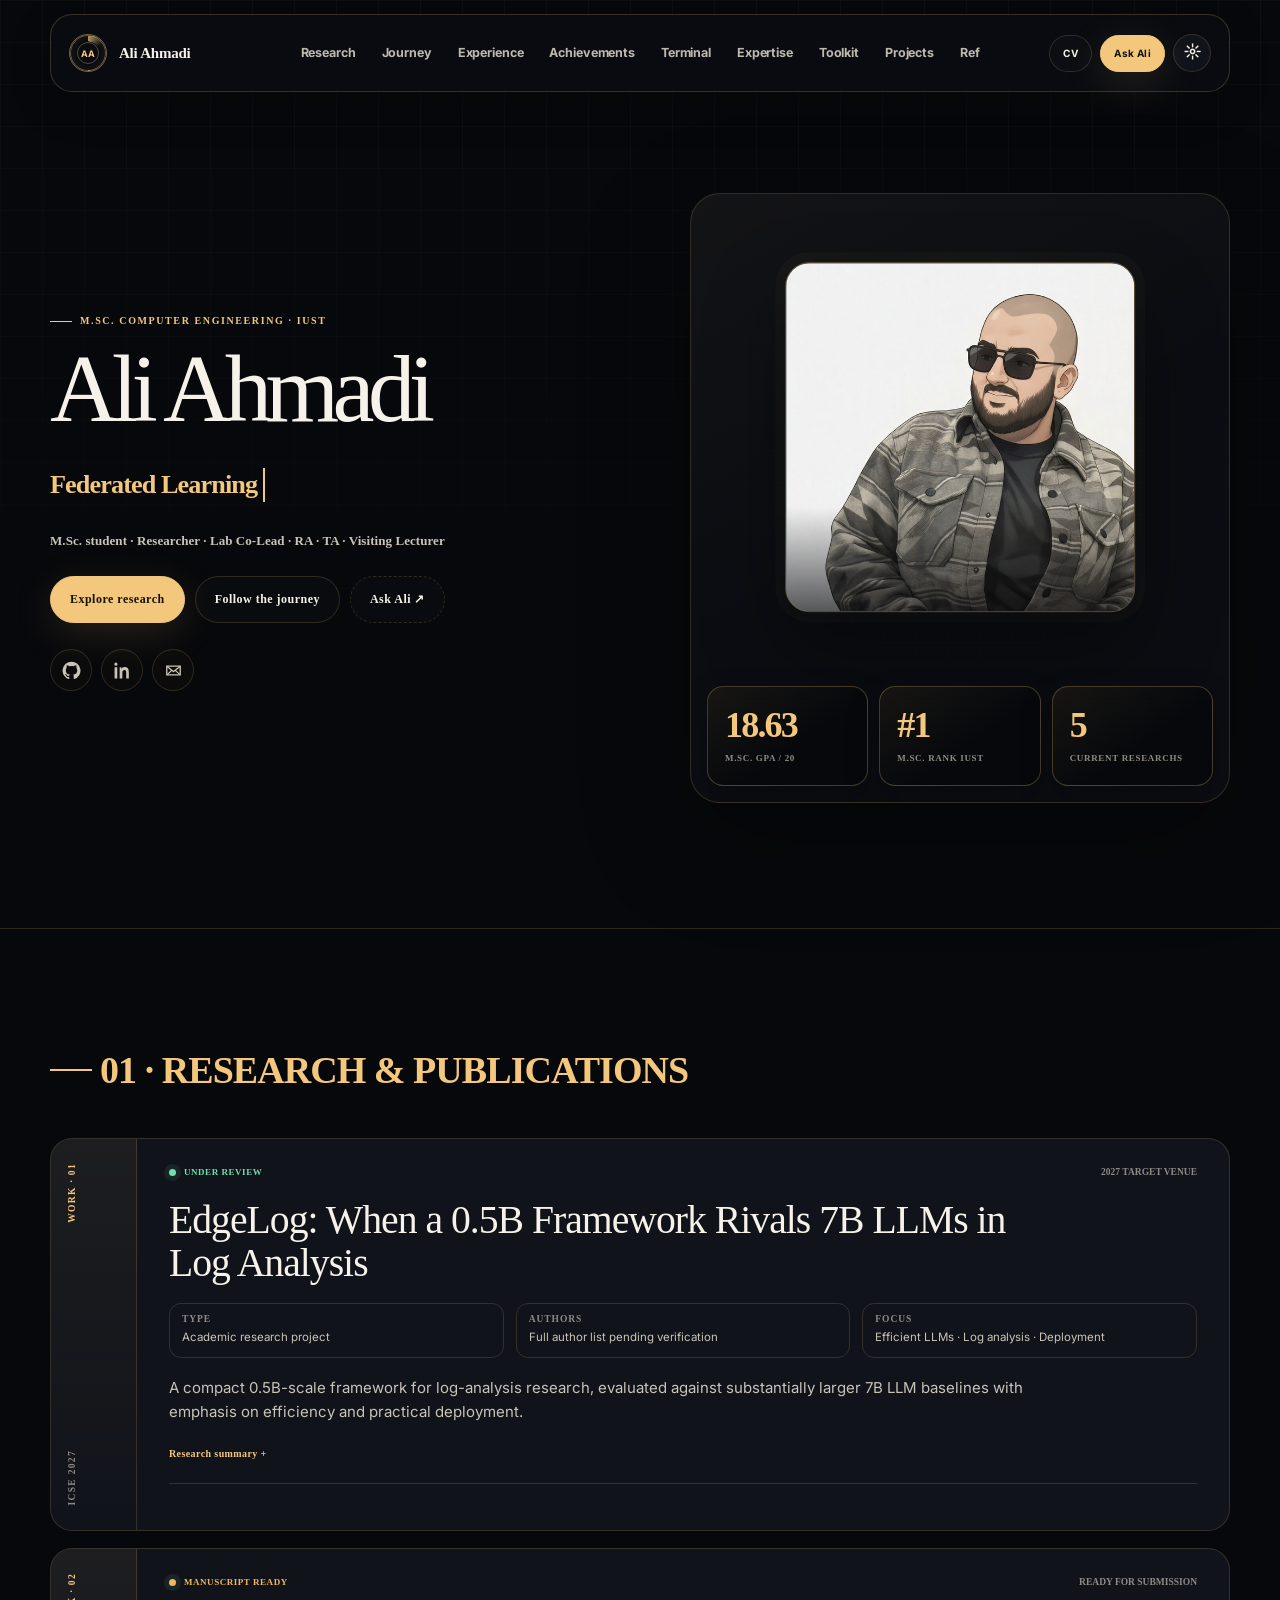
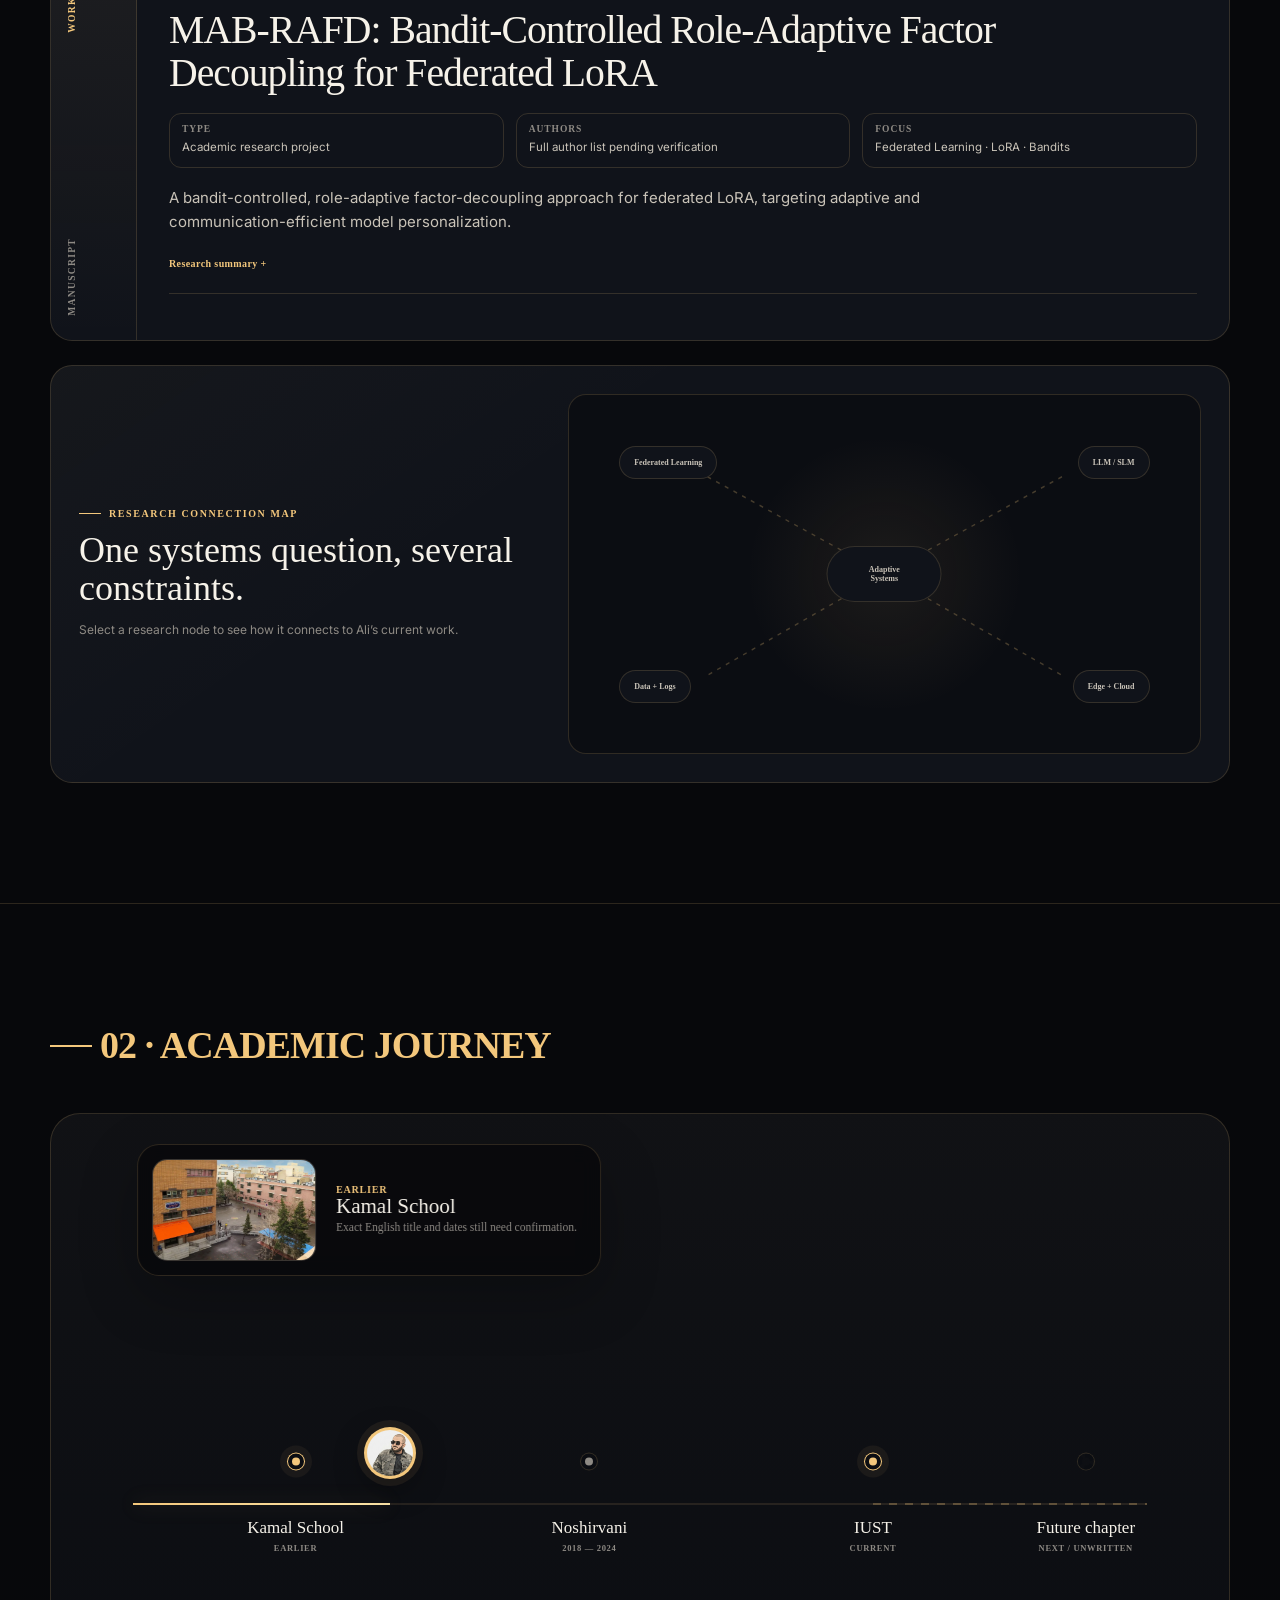
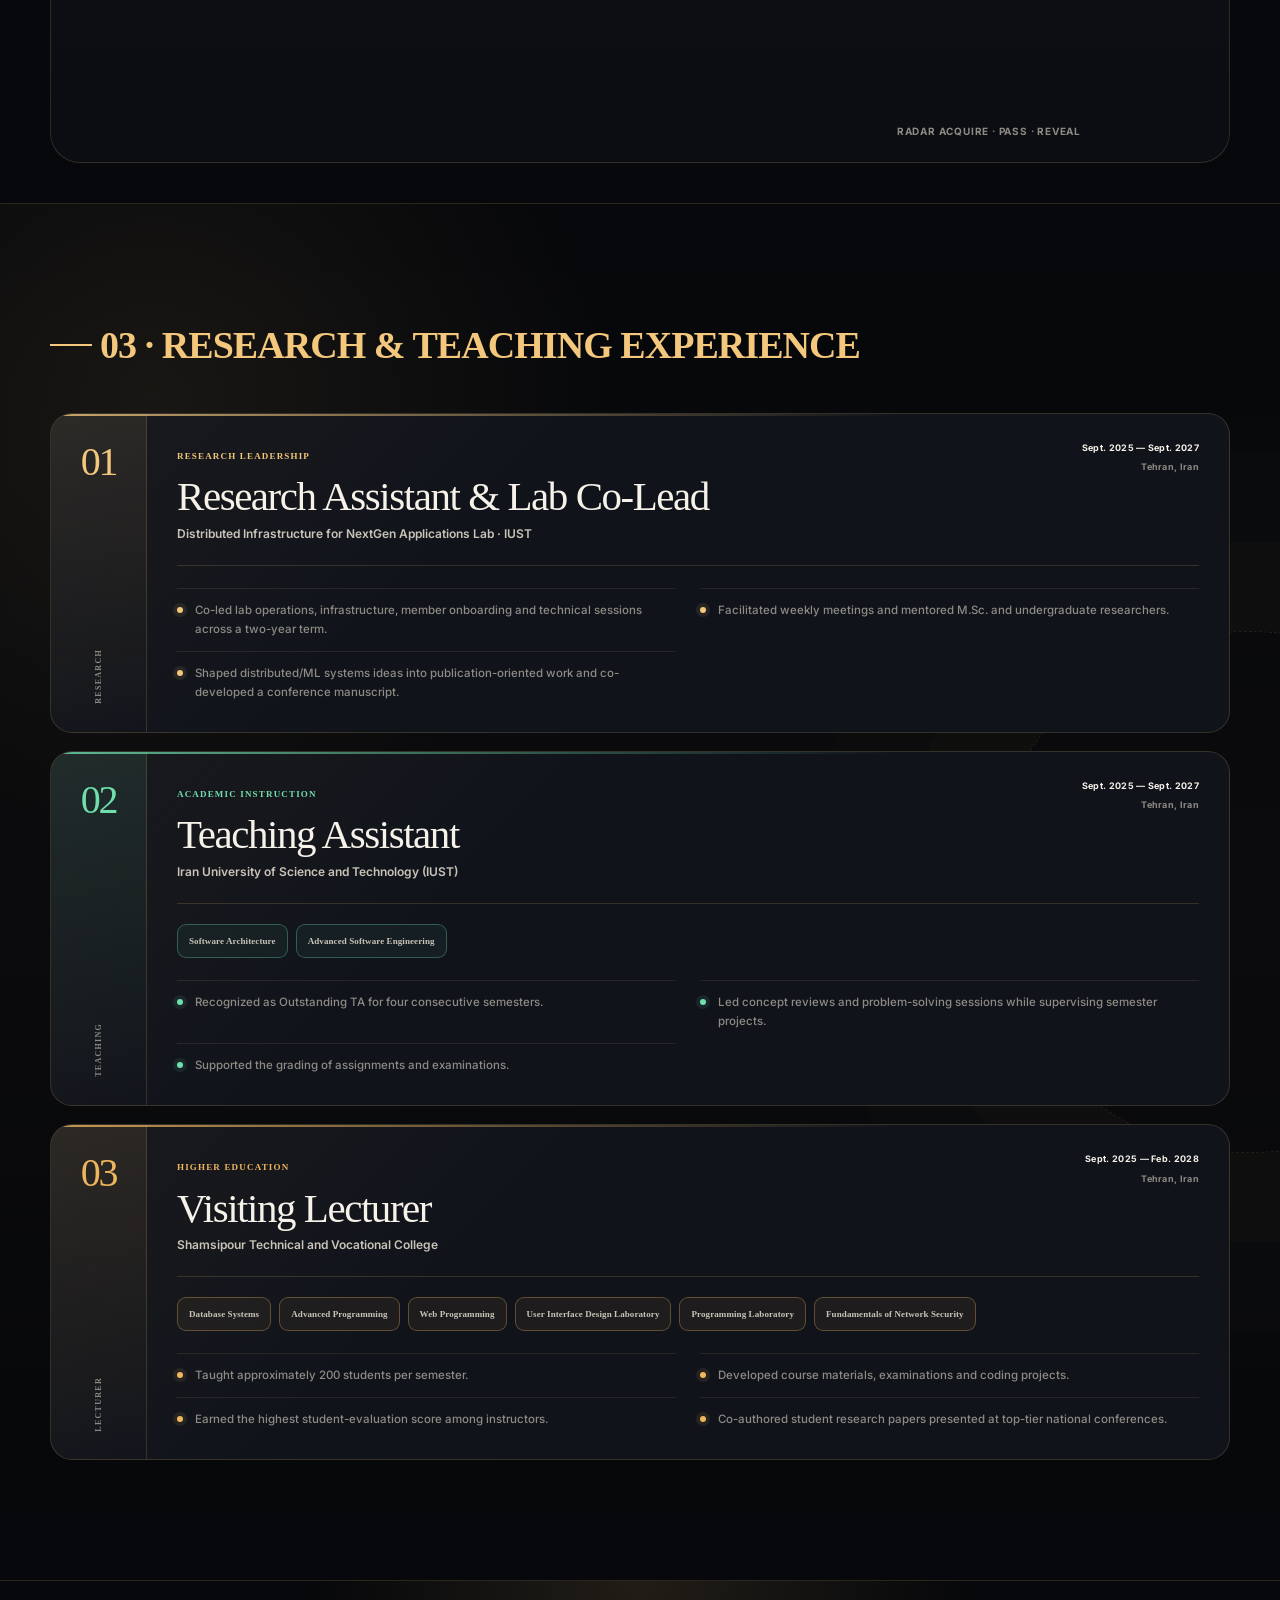
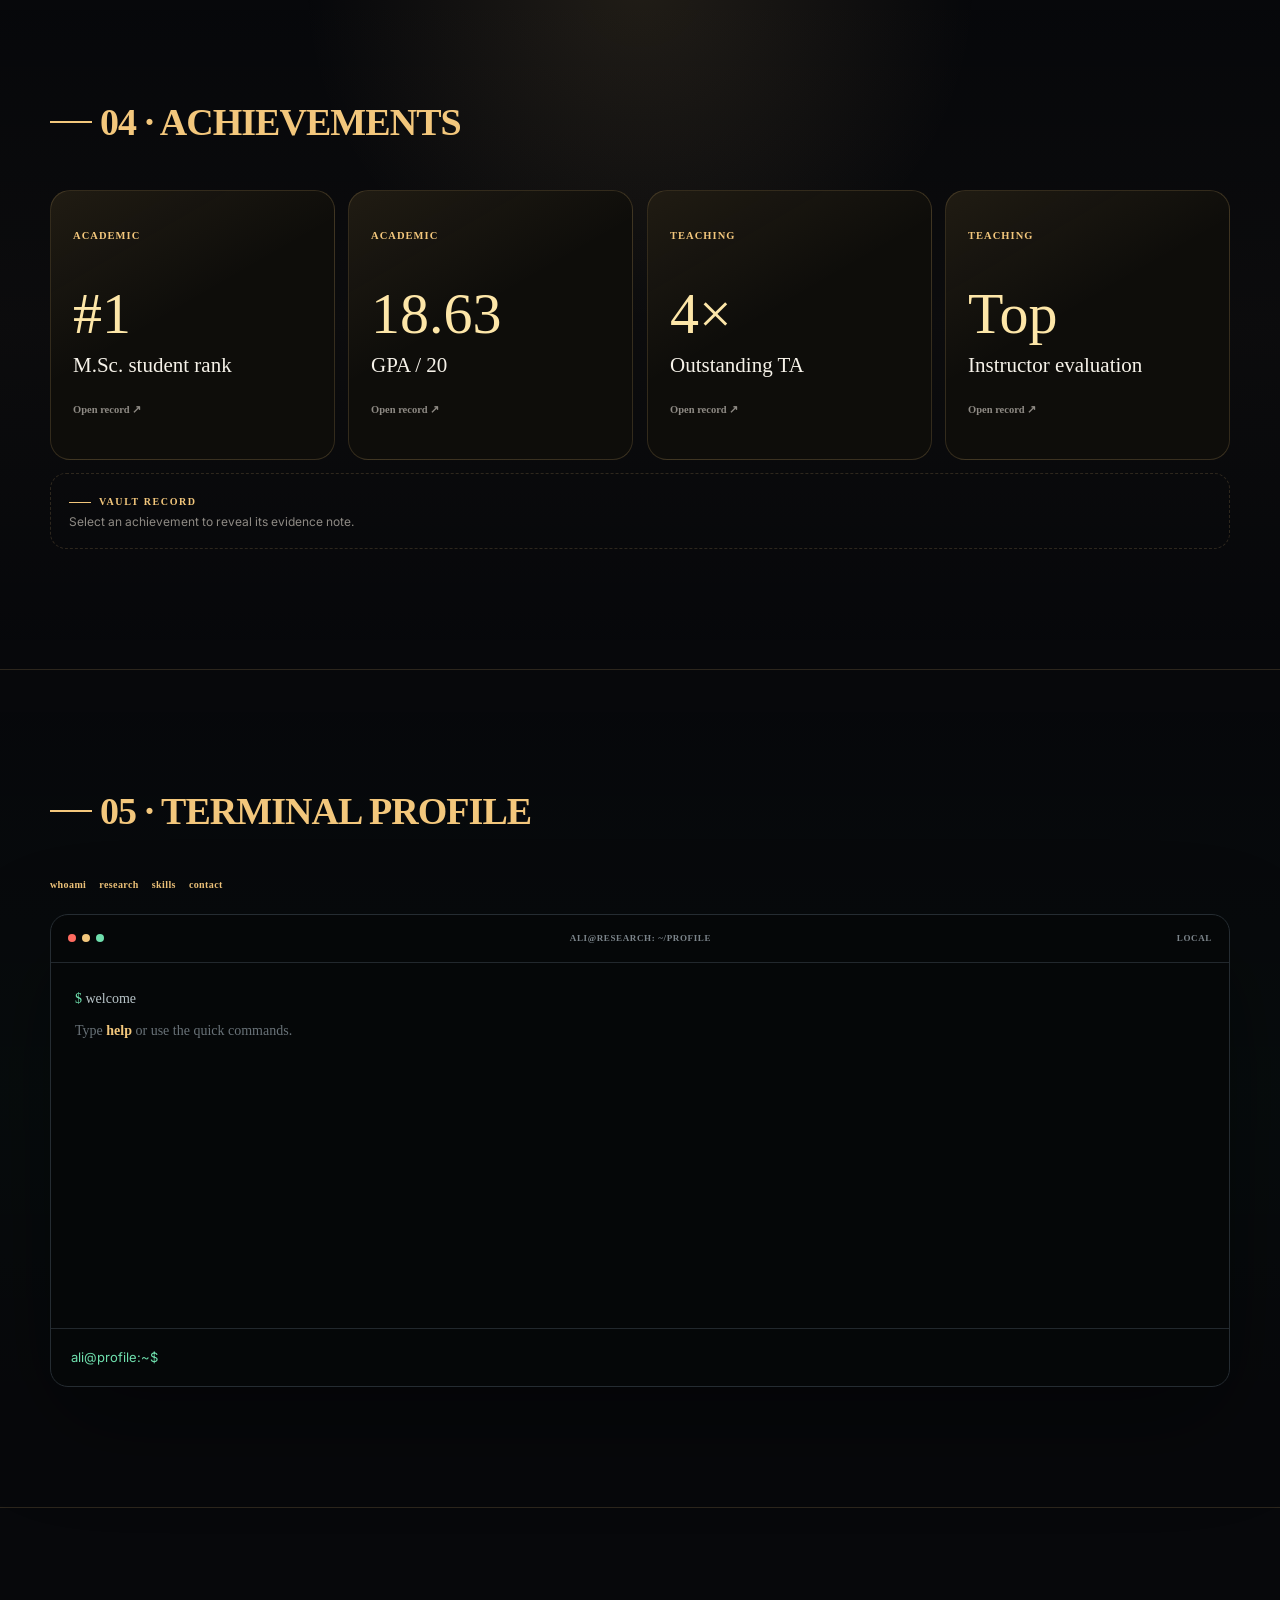
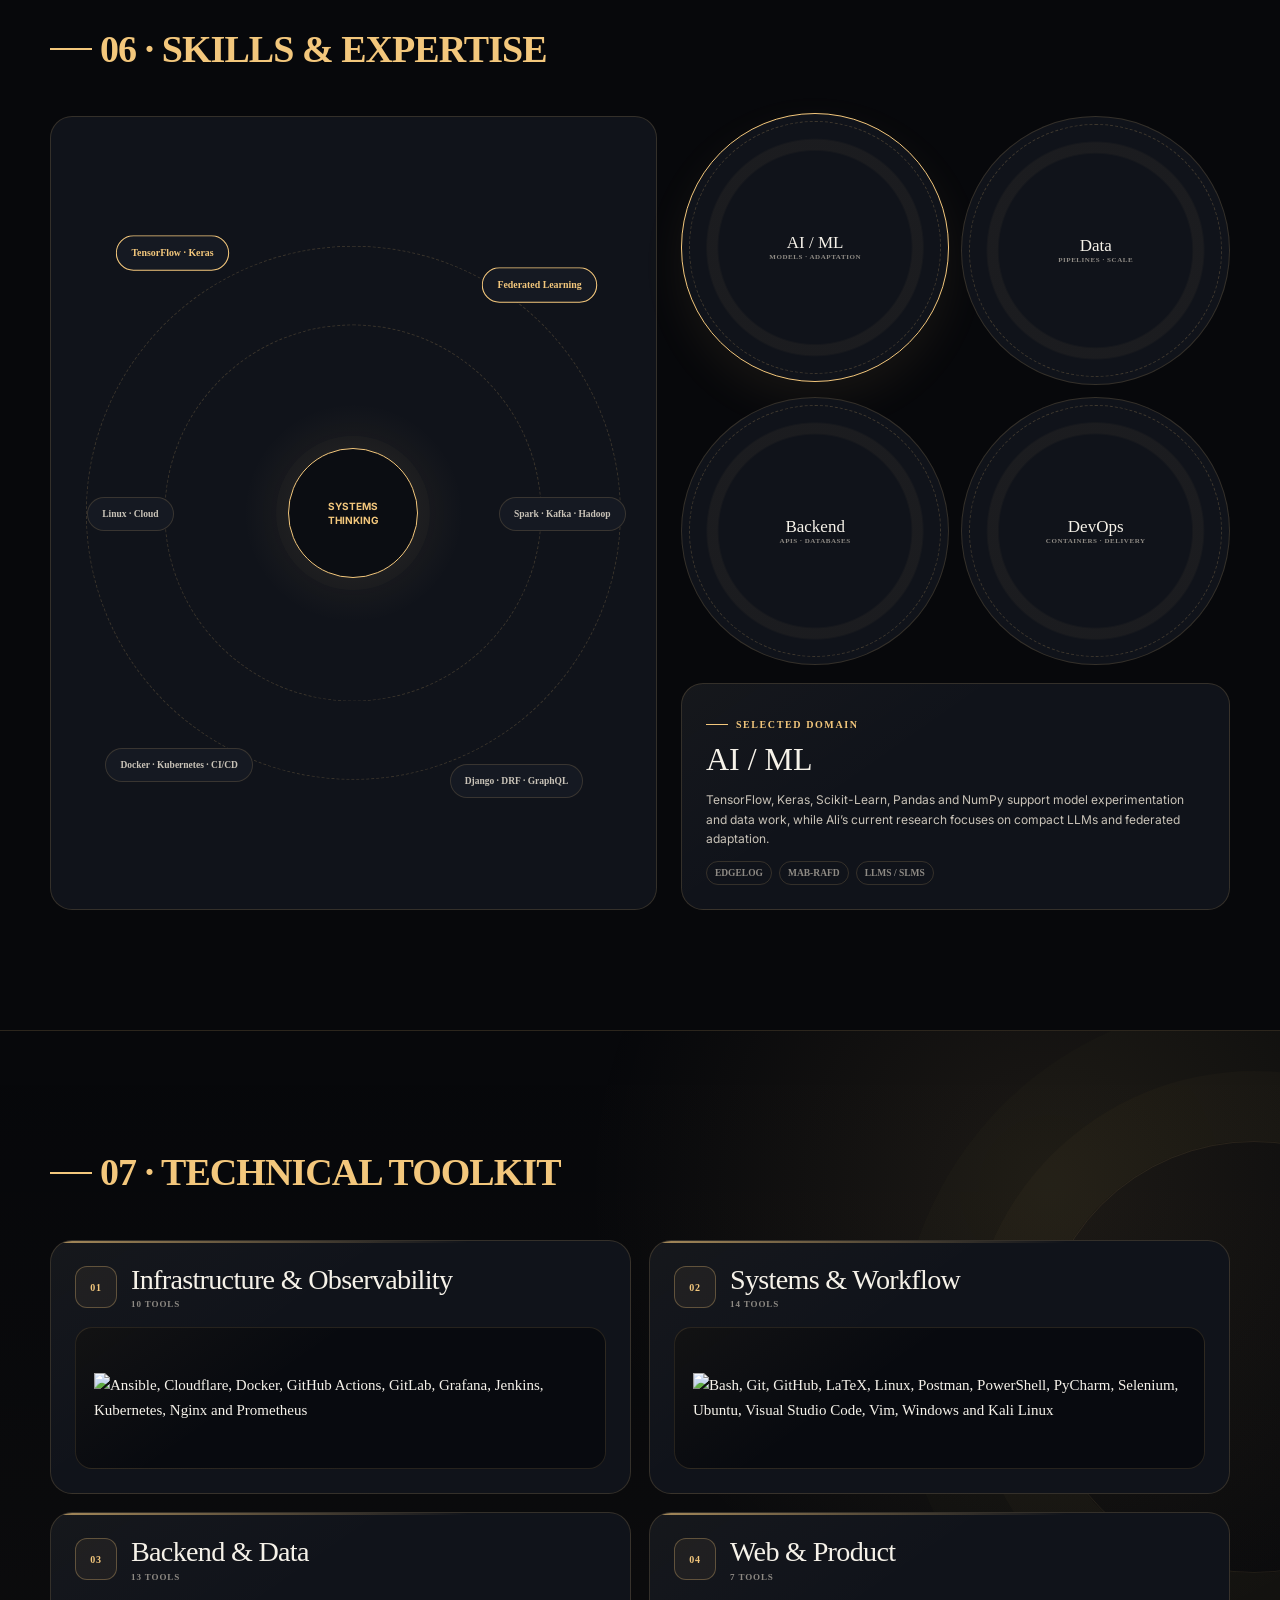
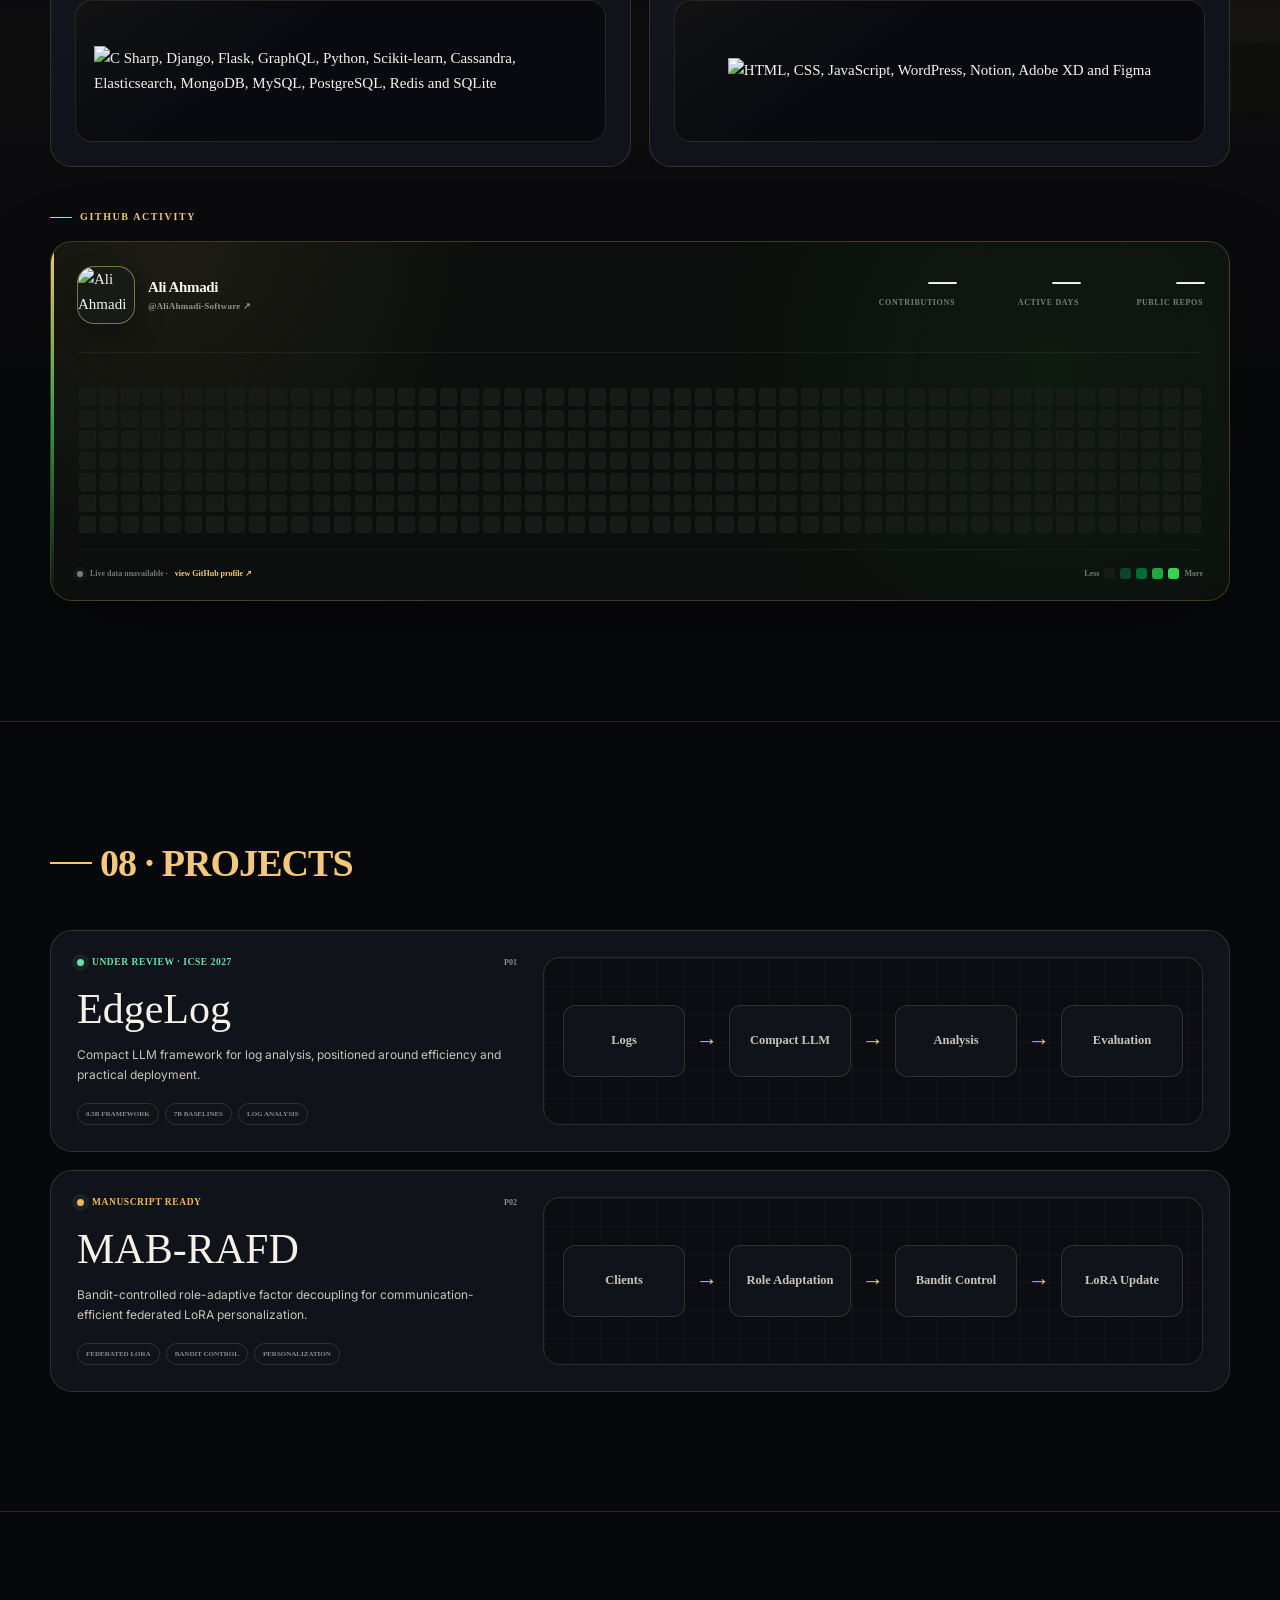
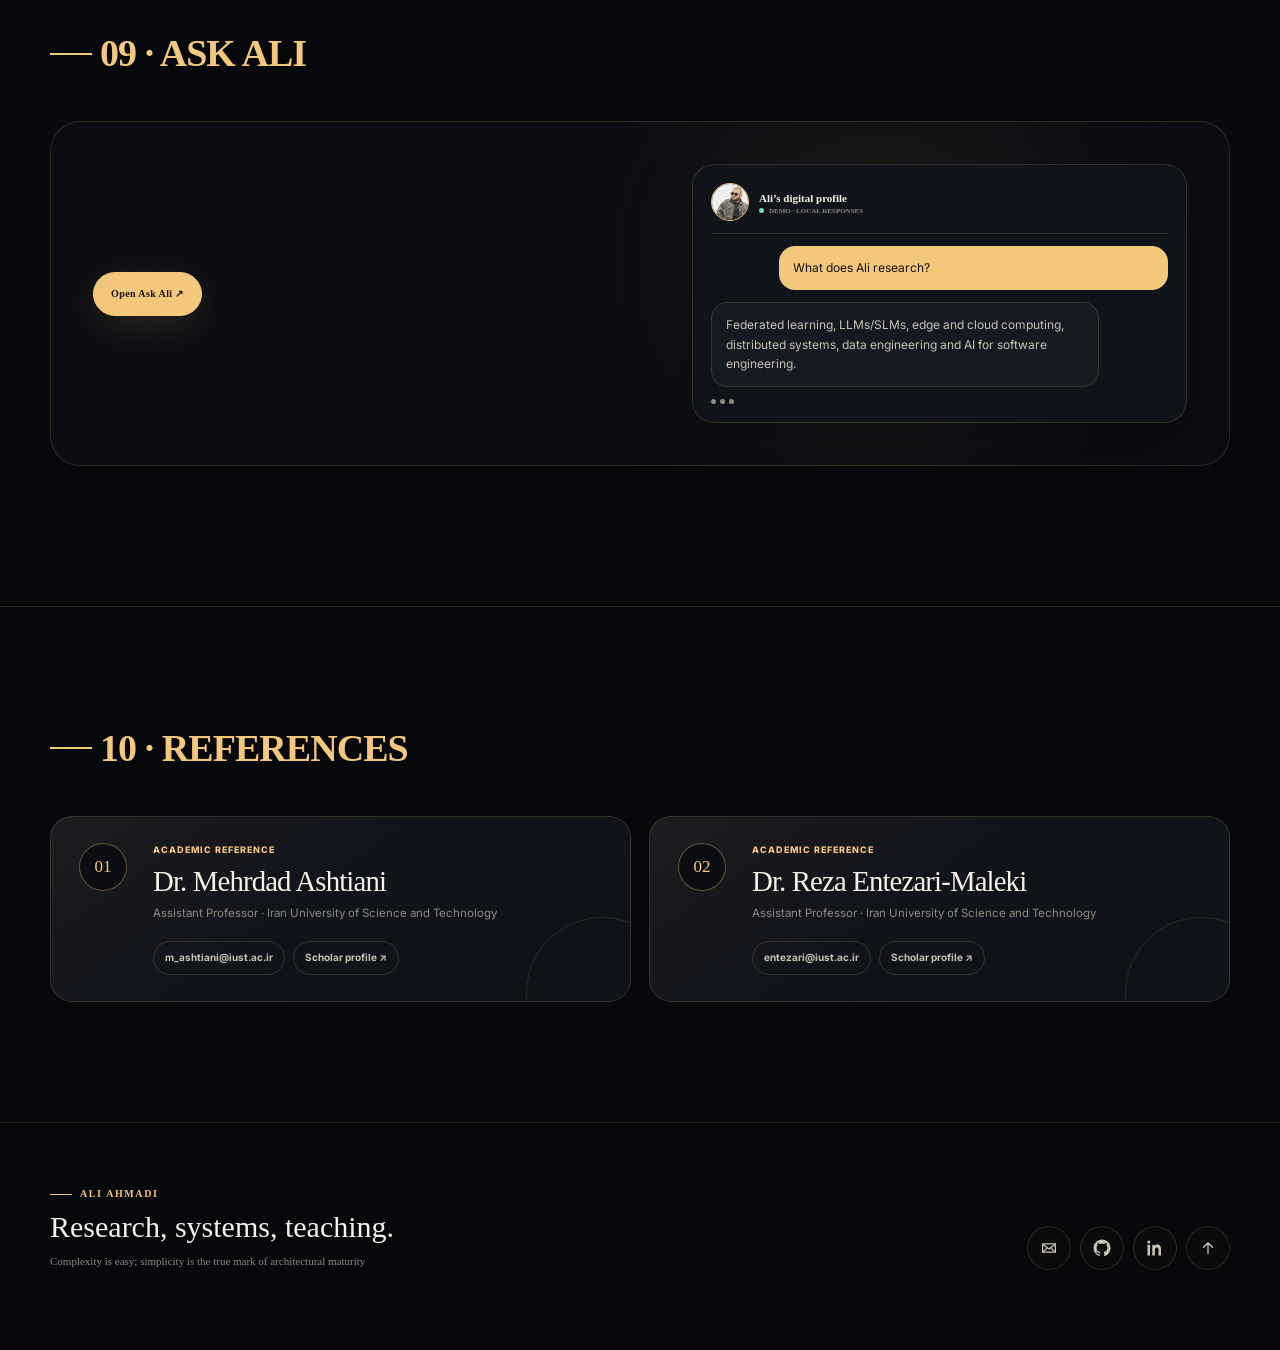
==== index.html @ f898a7cc "Launch academic portfolio" ====
<!DOCTYPE html>

<html lang="en">
<head>
<meta charset="utf-8"/>
<meta content="width=device-width,initial-scale=1" name="viewport"/>
<meta content="Ali Ahmadi — researcher and software engineer working on federated learning, LLMs, edge computing and distributed systems." name="description"/>
<meta content="#07080b" name="theme-color"/>
<title>Ali Ahmadi — Research &amp; Systems</title>
<link href="styles.css" rel="stylesheet"/>
<link id="dynamicFavicon" href="assets/tab/radar-person.svg" rel="icon" type="image/svg+xml"/></head>
<body data-font="editorial" data-theme="dark">
<a class="skip" href="#main">Skip to content</a>
<div class="reading-progress" id="readingProgress"></div>
<div aria-hidden="true" class="cursor-spotlight" id="cursorSpotlight"></div>
<div aria-hidden="true" class="systems-grid"></div>
<div class="header-slot" id="top">
<header class="site-header">
<div class="shell nav-shell">
<a aria-label="Ali Ahmadi home" class="brand sound" href="#top">
<span aria-hidden="true" class="brand-mark radar-logo"><span>AA</span></span>
<span class="brand-copy"><strong>Ali Ahmadi</strong></span>
</a>
<nav aria-label="Primary navigation" class="nav-links"><a href="#research">Research</a><a href="#journey">Journey</a><a href="#experience">Experience</a><a href="#achievements">Achievements</a><a href="#terminal">Terminal</a><a href="#skills">Expertise</a><a href="#toolkit">Toolkit</a><a href="#projects">Projects</a><a href="#references">Ref</a></nav>
<div class="nav-actions">
<a class="button compact sound magnetic" download="" href="assets/Ali_Ahmadi_CV.pdf">CV</a>
<a class="button compact primary sound magnetic" href="ask.html">Ask Ali</a>
<button aria-label="Switch to light theme" class="icon-button sound theme-toggle" id="themeToggle" title="Switch to light theme" type="button"><span aria-hidden="true">☼</span></button>
<button aria-controls="mobileNav" aria-expanded="false" aria-label="Open section navigation" class="icon-button sound mobile-nav-btn" id="mobileNavBtn">☰</button>
</div>
</div>
<nav aria-hidden="true" aria-label="Mobile section navigation" class="mobile-nav" id="mobileNav"><a href="#research">01 Research</a><a href="#journey">02 Journey</a><a href="#experience">03 Experience</a><a href="#achievements">04 Achievements</a><a href="#terminal">05 Terminal</a><a href="#skills">06 Expertise</a><a href="#toolkit">07 Toolkit</a><a href="#projects">08 Projects</a><a href="ask.html">09 Ask Ali ↗</a><a href="#references">10 Ref</a></nav>
</header>
</div>
<main id="main">
<section aria-labelledby="heroTitle" class="hero shell">
<div class="hero-copy reveal">
<span class="eyebrow">M.Sc. Computer Engineering · IUST</span>
<h1 id="heroTitle" aria-label="Ali Ahmadi — research specialties">
<span class="hero-name" data-text="Ali Ahmadi" id="heroName">Ali Ahmadi</span>
<span class="hero-specialty"><span aria-live="polite" class="typewriter-text" id="specialtyText">Federated Learning</span></span>
</h1>
<p class="lede">M.Sc. student · Researcher · Lab Co-Lead · RA · TA · Visiting Lecturer</p>
<div class="hero-actions">
<a class="button primary sound magnetic" href="#research">Explore research</a>
<a class="button sound magnetic" href="#journey">Follow the journey</a>
<a class="button ghost sound magnetic" href="ask.html">Ask Ali ↗</a>
</div>
<div aria-label="Social links" class="identity-links"><a aria-label="GitHub" class="social-icon sound" href="https://github.com/AliAhmadi-Software" rel="noreferrer" target="_blank" title="GitHub"><svg aria-hidden="true" viewbox="0 0 24 24"><path d="M12 .8A11.3 11.3 0 0 0 8.43 22.82c.56.1.77-.24.77-.54v-2.1c-3.14.68-3.8-1.34-3.8-1.34-.52-1.3-1.26-1.65-1.26-1.65-1.03-.7.08-.69.08-.69 1.14.08 1.74 1.17 1.74 1.17 1.01 1.73 2.65 1.23 3.3.94.1-.73.4-1.23.72-1.51-2.5-.29-5.14-1.25-5.14-5.57 0-1.23.44-2.24 1.17-3.03-.12-.29-.51-1.44.11-3 0 0 .95-.3 3.11 1.16A10.8 10.8 0 0 1 12 6.28c.96 0 1.93.13 2.83.38 2.16-1.46 3.11-1.16 3.11-1.16.62 1.56.23 2.71.11 3 .73.79 1.17 1.8 1.17 3.03 0 4.33-2.64 5.28-5.16 5.56.41.35.77 1.04.77 2.1v3.1c0 .3.2.65.78.54A11.3 11.3 0 0 0 12 .8Z" fill="currentColor"></path></svg><span>GitHub</span></a><a aria-label="LinkedIn" class="social-icon sound" href="https://www.linkedin.com/in/ali-ahmadi-79ah/" rel="noreferrer" target="_blank" title="LinkedIn"><svg aria-hidden="true" viewbox="0 0 24 24"><path d="M5.4 7.8H2V22h3.4V7.8ZM3.7 2A2 2 0 1 0 3.7 6a2 2 0 0 0 0-4Zm4.7 5.8V22h3.4v-7c0-1.84.35-3.63 2.64-3.63 2.25 0 2.28 2.1 2.28 3.75V22H20v-7.76c0-3.82-.82-6.76-5.29-6.76-2.14 0-3.58 1.18-4.17 2.3h-.05V7.8H8.4Z" fill="currentColor"></path></svg><span>LinkedIn</span></a><a aria-label="Gmail" class="social-icon sound" href="mailto:aliahmadi79sh@gmail.com" title="Gmail"><svg aria-hidden="true" viewbox="0 0 24 24"><path d="M3.5 6.5h17v11h-17z" fill="none" stroke="currentColor" stroke-width="1.7"></path><path d="m4.2 7.2 7.8 6 7.8-6" fill="none" stroke="currentColor" stroke-linecap="round" stroke-linejoin="round" stroke-width="1.7"></path><path d="m4.3 17 5.2-5m10.2 5-5.2-5" fill="none" stroke="currentColor" stroke-linecap="round" stroke-width="1.4"></path></svg><span>Gmail</span></a></div>
</div>
<div aria-label="Ali Ahmadi portrait and academic highlights" class="hero-visual tilt reveal">
<div class="portrait-frame">
<img alt="Portrait provided by Ali Ahmadi" src="assets/ali-main.jpg"/>
<div class="portrait-shade"></div>
</div>
<div class="hero-stats">
<div><strong>18.63</strong><span>M.Sc. GPA / 20</span></div>
<div><strong>#1</strong><span>M.Sc. rank IUST</span></div>
<div><strong>5</strong><span>Current researchs</span></div>
</div>
</div>
</section>







<section class="section" id="research">
<div class="shell">
<div class="section-heading reveal"><span class="eyebrow section-title">01 · Research &amp; publications</span></div>
<div class="paper-grid">
<article class="paper-card tilt reveal" data-paper="edgelog" id="edgelog">
<div class="paper-spine"><span>WORK · 01</span><b>ICSE 2027</b></div>
<div class="paper-content">
<div class="paper-top"><span class="research-status"><i></i>Under Review</span><span class="paper-year">2027 target venue</span></div>
<h3>EdgeLog: When a 0.5B Framework Rivals 7B LLMs in Log Analysis</h3>
<dl class="paper-meta"><div><dt>Type</dt><dd>Academic research project</dd></div><div><dt>Authors</dt><dd>Full author list pending verification</dd></div><div><dt>Focus</dt><dd>Efficient LLMs · Log analysis · Deployment</dd></div></dl>
<p class="paper-summary">A compact 0.5B-scale framework for log-analysis research, evaluated against substantially larger 7B LLM baselines with emphasis on efficiency and practical deployment.</p>
<button aria-expanded="false" class="text-button sound paper-toggle">Research summary <span>+</span></button>
<div class="paper-expand"><p>The supplied CV describes EdgeLog as an efficiency-oriented framework for log analysis. A final publication page should replace this summary with a verified manuscript abstract, authors, venue link and paper/code links once available.</p></div>
</div>
</article>
<article class="paper-card tilt reveal" data-paper="mab" id="mab-rafd">
<div class="paper-spine"><span>WORK · 02</span><b>MANUSCRIPT</b></div>
<div class="paper-content">
<div class="paper-top"><span class="research-status amber"><i></i>Manuscript Ready</span><span class="paper-year">Ready for submission</span></div>
<h3>MAB-RAFD: Bandit-Controlled Role-Adaptive Factor Decoupling for Federated LoRA</h3>
<dl class="paper-meta"><div><dt>Type</dt><dd>Academic research project</dd></div><div><dt>Authors</dt><dd>Full author list pending verification</dd></div><div><dt>Focus</dt><dd>Federated Learning · LoRA · Bandits</dd></div></dl>
<p class="paper-summary">A bandit-controlled, role-adaptive factor-decoupling approach for federated LoRA, targeting adaptive and communication-efficient model personalization.</p>
<button aria-expanded="false" class="text-button sound paper-toggle">Research summary <span>+</span></button>
<div class="paper-expand"><p>The current evidence supports the research direction and manuscript status, but not a publication claim. Final content should use the verified manuscript abstract and destination venue when Ali supplies them.</p></div>
</div>
</article>
</div>
<div class="research-map card reveal" id="researchMap">
<div class="map-intro"><span class="eyebrow">Research connection map</span><h3>One systems question, several constraints.</h3><p id="mapDescription">Select a research node to see how it connects to Ali’s current work.</p></div>
<div aria-label="Interactive research map" class="map-canvas">
<button class="map-node center sound" data-map="adaptive">Adaptive<br/>Systems</button>
<button class="map-node n-fl sound" data-map="fl">Federated Learning</button>
<button class="map-node n-llm sound" data-map="llm">LLM / SLM</button>
<button class="map-node n-edge sound" data-map="edge">Edge + Cloud</button>
<button class="map-node n-data sound" data-map="data">Data + Logs</button>
<svg aria-hidden="true" class="map-lines" preserveaspectratio="none" viewbox="0 0 800 360"><path d="M400 180 L175 82 M400 180 L625 82 M400 180 L625 282 M400 180 L175 282"></path></svg>
</div>
</div>
</div>
</section><section class="section journey-section" id="journey">
<div class="shell">
<div class="section-heading reveal"><span class="eyebrow section-title">02 · Academic journey</span></div>
<div class="journey-stage" id="journeyStage">
<div class="journey-sticky">
<div aria-live="polite" class="journey-preview" id="journeyPreview">
<div class="preview-image"><img alt="" id="journeyPreviewImg" src="assets/kamal-school.webp"/></div>
<div><span class="preview-kicker" id="journeyPreviewKicker">Earlier</span><strong id="journeyPreviewTitle">Kamal School</strong><small id="journeyPreviewNote">Tiny milestone preview</small></div>
</div>
<div class="journey-line"><div class="journey-complete" id="journeyComplete"></div><div class="journey-future"></div></div>
<div aria-hidden="true" class="journey-radar" id="journeyRadar"><i class="journey-radar-sweep"></i></div>
<div class="journey-person" id="journeyPerson"><img alt="Ali Ahmadi avatar" src="assets/ali-avatar.jpg"/></div>
<div class="journey-points">
<button class="journey-point sound" data-img="assets/kamal-school.webp" data-kicker="Earlier" data-note="Exact English title and dates still need confirmation." data-stop="0.16" data-title="Kamal School"><span></span><b>Kamal School</b><small>Earlier</small></button>
<button class="journey-point sound" data-img="assets/noshirvani-campus.png" data-kicker="2018 — 2024" data-note="B.Sc. in Computer Engineering." data-stop="0.45" data-title="Babol Noshirvani University"><span></span><b>Noshirvani</b><small>2018 — 2024</small></button>
<button class="journey-point current sound" data-img="assets/iust-university.webp" data-kicker="2024 — Present" data-note="M.Sc. Computer Engineering · Software. Current station." data-stop="0.73" data-title="IUST"><span></span><b>IUST</b><small>Current</small></button>
<div class="journey-point future"><span></span><b>Future chapter</b><small>Next / unwritten</small></div>
</div>
<div class="journey-hint">Radar acquire · pass · reveal</div><button class="journey-replay sound" id="journeyReplay">Replay journey ↻</button>
</div>
</div>
</div>
</section><section class="section experience-section" id="experience">
<div class="shell">
<div class="section-heading reveal"><span class="eyebrow section-title">03 · Research &amp; teaching experience</span></div>
<div class="experience-stack">
<article class="experience-card card reveal">
<div class="experience-rail"><strong>01</strong><span>Research</span></div>
<div class="experience-body">
<div class="experience-top">
<div><span class="experience-kicker">Research leadership</span><h3>Research Assistant &amp; Lab Co-Lead</h3><p class="experience-org">Distributed Infrastructure for NextGen Applications Lab · IUST</p></div>
<div class="experience-meta"><span><time datetime="2025-09">Sept. 2025</time> — <time datetime="2027-09">Sept. 2027</time></span><span>Tehran, Iran</span></div>
</div>
<ul class="experience-points"><li>Co-led lab operations, infrastructure, member onboarding and technical sessions across a two-year term.</li><li>Facilitated weekly meetings and mentored M.Sc. and undergraduate researchers.</li><li>Shaped distributed/ML systems ideas into publication-oriented work and co-developed a conference manuscript.</li></ul>
</div>
</article>
<article class="experience-card card reveal">
<div class="experience-rail"><strong>02</strong><span>Teaching</span></div>
<div class="experience-body">
<div class="experience-top">
<div><span class="experience-kicker">Academic instruction</span><h3>Teaching Assistant</h3><p class="experience-org">Iran University of Science and Technology (IUST)</p></div>
<div class="experience-meta"><span><time datetime="2025-09">Sept. 2025</time> — <time datetime="2027-09">Sept. 2027</time></span><span>Tehran, Iran</span></div>
</div>
<div aria-label="Teaching assistant courses" class="experience-courses"><span>Software Architecture</span><span>Advanced Software Engineering</span></div>
<ul class="experience-points"><li>Recognized as Outstanding TA for four consecutive semesters.</li><li>Led concept reviews and problem-solving sessions while supervising semester projects.</li><li>Supported the grading of assignments and examinations.</li></ul>
</div>
</article>
<article class="experience-card card reveal">
<div class="experience-rail"><strong>03</strong><span>Lecturer</span></div>
<div class="experience-body">
<div class="experience-top">
<div><span class="experience-kicker">Higher education</span><h3>Visiting Lecturer</h3><p class="experience-org">Shamsipour Technical and Vocational College</p></div>
<div class="experience-meta"><span><time datetime="2025-09">Sept. 2025</time> — <time datetime="2028-02">Feb. 2028</time></span><span>Tehran, Iran</span></div>
</div>
<div aria-label="Courses taught as visiting lecturer" class="experience-courses"><span>Database Systems</span><span>Advanced Programming</span><span>Web Programming</span><span>User Interface Design Laboratory</span><span>Programming Laboratory</span><span>Fundamentals of Network Security</span></div>
<ul class="experience-points"><li>Taught approximately 200 students per semester.</li><li>Developed course materials, examinations and coding projects.</li><li>Earned the highest student-evaluation score among instructors.</li><li>Co-authored student research papers presented at top-tier national conferences.</li></ul>
</div>
</article>
</div>
</div>
</section><section class="section gold-section" id="achievements">
<div class="shell">
<div class="section-heading reveal"><span class="eyebrow section-title">04 · Achievements</span></div>
<div class="achievement-vault">
<button class="achievement-card tilt reveal sound" data-detail="Ranked #1 among M.Sc. students in Computer Engineering at IUST, as stated in the supplied CV."><span class="metal-border"></span><small>Academic</small><strong>#1</strong><h3>M.Sc. student rank</h3><p>Open record ↗</p></button>
<button class="achievement-card tilt reveal sound" data-detail="Current M.Sc. GPA reported in the supplied CV: 18.63 out of 20."><span class="metal-border"></span><small>Academic</small><strong>18.63</strong><h3>GPA / 20</h3><p>Open record ↗</p></button>
<button class="achievement-card tilt reveal sound" data-detail="The supplied CV states recognition as Outstanding Teaching Assistant for four consecutive semesters. This remains a verification item before final content freeze."><span class="metal-border"></span><small>Teaching</small><strong>4×</strong><h3>Outstanding TA</h3><p>Open record ↗</p></button>
<button class="achievement-card tilt reveal sound" data-detail="The supplied CV reports the highest student-evaluation score among instructors at Shamsipour Technical and Vocational College."><span class="metal-border"></span><small>Teaching</small><strong>Top</strong><h3>Instructor evaluation</h3><p>Open record ↗</p></button>
</div>
<div class="vault-record" id="vaultRecord"><span class="eyebrow">Vault record</span><p>Select an achievement to reveal its evidence note.</p></div>
</div>
</section><section class="section terminal-section" id="terminal">
<div class="shell">
<div class="section-heading reveal"><span class="eyebrow section-title">05 · Terminal profile</span></div>
<div class="terminal-layout">
<div class="terminal-copy reveal"><div class="terminal-quick"><button class="text-button sound terminal-command" data-command="whoami">whoami</button><button class="text-button sound terminal-command" data-command="research">research</button><button class="text-button sound terminal-command" data-command="skills">skills</button><button class="text-button sound terminal-command" data-command="contact">contact</button></div></div>
<div class="terminal-window visible-terminal reveal" data-terminal="visible">
<div class="terminal-bar"><div class="terminal-dots"><i></i><i></i><i></i></div><span>ali@research: ~/profile</span><span>local</span></div>
<div class="terminal-output" id="visibleTerminalOutput"><p><span class="prompt">$</span> welcome</p><p class="terminal-muted">Type <b>help</b> or use the quick commands.</p></div>
<form class="terminal-input-row" id="visibleTerminalForm"><label for="visibleTerminalInput">ali@profile:~$</label><input aria-label="Profile terminal command" autocomplete="off" id="visibleTerminalInput" spellcheck="false"/></form>
</div>
</div>
</div>
</section><section class="section" id="skills">
<div class="shell">
<div class="section-heading reveal"><span class="eyebrow section-title">06 · Skills &amp; expertise</span></div>
<div class="skills-layout">
<div class="ecosystem card tilt reveal" id="ecosystem">
<div class="ecosystem-core">SYSTEMS<br/>THINKING</div>
<button class="skill-node sound" data-domain="ai">TensorFlow · Keras</button>
<button class="skill-node sound" data-domain="fl">Federated Learning</button>
<button class="skill-node sound" data-domain="data">Spark · Kafka · Hadoop</button>
<button class="skill-node sound" data-domain="backend">Django · DRF · GraphQL</button>
<button class="skill-node sound" data-domain="devops">Docker · Kubernetes · CI/CD</button>
<button class="skill-node sound" data-domain="cloud">Linux · Cloud</button>
</div>
<div class="skill-console reveal">
<div aria-label="Skill domains" class="skill-rings" role="tablist">
<button class="skill-ring active sound" data-domain="ai" role="tab"><span>AI / ML</span><small>models · adaptation</small></button>
<button class="skill-ring sound" data-domain="data" role="tab"><span>Data</span><small>pipelines · scale</small></button>
<button class="skill-ring sound" data-domain="backend" role="tab"><span>Backend</span><small>APIs · databases</small></button>
<button class="skill-ring sound" data-domain="devops" role="tab"><span>DevOps</span><small>containers · delivery</small></button>
</div>
<div class="skill-detail card" id="skillDetail"><span class="eyebrow">Selected domain</span><h3>AI / ML</h3><p>TensorFlow, Keras, Scikit-Learn, Pandas, NumPy and model-focused research spanning compact LLMs and federated adaptation.</p><div class="skill-evidence"><span>EdgeLog</span><span>MAB-RAFD</span><span>Research Interests</span></div></div>
</div>
</div>
</div>
</section><section class="section toolkit-section" id="toolkit">
<div class="shell">
<div class="section-heading reveal"><span class="eyebrow section-title">07 · Technical toolkit</span></div>
<div class="toolkit-grid">
<article class="toolkit-card card reveal">
<div class="toolkit-card-head"><span class="toolkit-index">01</span><div><h3>Infrastructure &amp; Observability</h3><small>10 tools</small></div></div>
<a class="toolkit-icons" href="https://skillicons.dev" rel="noreferrer" target="_blank" aria-label="View Infrastructure and Observability skill icons source"><img alt="Ansible, Cloudflare, Docker, GitHub Actions, GitLab, Grafana, Jenkins, Kubernetes, Nginx and Prometheus" decoding="async" loading="lazy" src="https://skillicons.dev/icons?i=ansible,cloudflare,docker,githubactions,gitlab,grafana,jenkins,kubernetes,nginx,prometheus&amp;theme=dark&amp;perline=7"/></a>
</article>
<article class="toolkit-card card reveal">
<div class="toolkit-card-head"><span class="toolkit-index">02</span><div><h3>Systems &amp; Workflow</h3><small>14 tools</small></div></div>
<a class="toolkit-icons" href="https://skillicons.dev" rel="noreferrer" target="_blank" aria-label="View Systems and Workflow skill icons source"><img alt="Bash, Git, GitHub, LaTeX, Linux, Postman, PowerShell, PyCharm, Selenium, Ubuntu, Visual Studio Code, Vim, Windows and Kali Linux" decoding="async" loading="lazy" src="https://skillicons.dev/icons?i=bash,git,github,latex,linux,postman,powershell,pycharm,selenium,ubuntu,vscode,vim,windows,kali&amp;theme=dark&amp;perline=7"/></a>
</article>
<article class="toolkit-card card reveal">
<div class="toolkit-card-head"><span class="toolkit-index">03</span><div><h3>Backend &amp; Data</h3><small>13 tools</small></div></div>
<a class="toolkit-icons" href="https://skillicons.dev" rel="noreferrer" target="_blank" aria-label="View Backend and Data skill icons source"><img alt="C Sharp, Django, Flask, GraphQL, Python, Scikit-learn, Cassandra, Elasticsearch, MongoDB, MySQL, PostgreSQL, Redis and SQLite" decoding="async" loading="lazy" src="https://skillicons.dev/icons?i=cs,django,flask,graphql,py,sklearn,cassandra,elasticsearch,mongodb,mysql,postgres,redis,sqlite&amp;theme=dark&amp;perline=7"/></a>
</article>
<article class="toolkit-card card reveal">
<div class="toolkit-card-head"><span class="toolkit-index">04</span><div><h3>Web &amp; Product</h3><small>7 tools</small></div></div>
<a class="toolkit-icons" href="https://skillicons.dev" rel="noreferrer" target="_blank" aria-label="View Web and Product skill icons source"><img alt="HTML, CSS, JavaScript, WordPress, Notion, Adobe XD and Figma" decoding="async" loading="lazy" src="https://skillicons.dev/icons?i=html,css,js,wordpress,notion,xd,figma&amp;theme=dark&amp;perline=7"/></a>
</article>
</div>
<div class="contribution-heading reveal"><span class="eyebrow">GitHub activity</span></div>
<article aria-busy="true" class="github-activity card reveal" data-username="AliAhmadi-Software" id="githubActivity">
<div class="github-activity-head">
<a class="github-profile" href="https://github.com/AliAhmadi-Software" rel="noreferrer" target="_blank">
<img alt="Ali Ahmadi GitHub avatar" decoding="async" height="58" id="githubAvatar" loading="lazy" src="https://github.com/AliAhmadi-Software.png?size=128" width="58"/>
<span><strong id="githubName">Ali Ahmadi</strong><small>@AliAhmadi-Software ↗</small></span>
</a>
<div aria-label="Live GitHub statistics" class="github-stats">
<div><strong id="githubContributions">—</strong><span>Contributions</span></div>
<div><strong id="githubActiveDays">—</strong><span>Active days</span></div>
<div><strong id="githubRepos">—</strong><span>Public repos</span></div>
</div>
</div>
<div aria-label="Ali Ahmadi GitHub contribution calendar" class="github-calendar">
<div class="github-calendar-scroll">
<div aria-hidden="true" class="github-months" id="githubMonths"></div>
<div aria-hidden="true" class="github-grid is-loading" id="githubGrid"></div>
</div>
</div>
<div class="github-activity-foot">
<span aria-live="polite" class="github-live" id="githubStatus"><i></i>Loading live GitHub activity…</span>
<div aria-label="Contribution intensity from less to more" class="github-legend"><span>Less</span><i data-level="0"></i><i data-level="1"></i><i data-level="2"></i><i data-level="3"></i><i data-level="4"></i><span>More</span></div>
</div>
</article>
</div>
</section><section class="section" id="projects">
<div class="shell">
<div class="section-heading reveal"><span class="eyebrow section-title">08 · Projects</span></div>
<div class="project-grid">
<article class="project-card tilt reveal">
<div class="project-copy"><div class="project-top"><span class="project-status"><i></i>Under Review · ICSE 2027</span><span class="project-id">P01</span></div><h3>EdgeLog</h3><p>Compact LLM framework for log analysis, positioned around efficiency and practical deployment.</p><div class="chips"><span>0.5B framework</span><span>7B baselines</span><span>Log analysis</span></div></div>
<div aria-label="EdgeLog architecture preview" class="architecture"><span>Logs</span><b>→</b><span>Compact LLM</span><b>→</b><span>Analysis</span><b>→</b><span>Evaluation</span></div>
</article>
<article class="project-card tilt reveal">
<div class="project-copy"><div class="project-top"><span class="project-status amber"><i></i>Manuscript Ready</span><span class="project-id">P02</span></div><h3>MAB-RAFD</h3><p>Bandit-controlled role-adaptive factor decoupling for communication-efficient federated LoRA personalization.</p><div class="chips"><span>Federated LoRA</span><span>Bandit control</span><span>Personalization</span></div></div>
<div aria-label="MAB-RAFD architecture preview" class="architecture"><span>Clients</span><b>→</b><span>Role Adaptation</span><b>→</b><span>Bandit Control</span><b>→</b><span>LoRA Update</span></div>
</article>
</div>
</div>
</section><section class="section ask-home" id="ask-preview">
<div class="shell">
<div class="section-heading reveal"><span class="eyebrow section-title">09 · Ask Ali</span></div>
<div class="ask-panel reveal">
<div class="ask-action"><a class="button primary sound magnetic" href="ask.html">Open Ask Ali ↗</a></div>
<div class="mini-chat tilt"><div class="mini-profile"><img alt="Small Ali Ahmadi profile image" src="assets/ali-avatar.jpg"/><div><strong>Ali’s digital profile</strong><small><i></i>Demo · local responses</small></div></div><div class="chat-bubble user">What does Ali research?</div><div class="chat-bubble ai">Federated learning, LLMs/SLMs, edge and cloud computing, distributed systems, data engineering and AI for software engineering.</div><div class="typing-demo"><i></i><i></i><i></i></div></div>
</div>
</div>
</section><section class="section references-section" id="references">
<div class="shell">
<div class="section-heading reveal"><span class="eyebrow section-title">10 · References</span></div>
<div class="reference-grid">
<article class="reference-card card reveal">
<span aria-hidden="true" class="reference-index">01</span>
<div class="reference-copy"><span class="reference-role">Academic reference</span><h3>Dr. Mehrdad Ashtiani</h3><p>Assistant Professor · Iran University of Science and Technology</p><div class="reference-actions"><a href="mailto:m_ashtiani@iust.ac.ir">m_ashtiani@iust.ac.ir</a><a href="https://scholar.google.com/citations?hl=en&amp;user=dsdZaDAAAAAJ" rel="noreferrer" target="_blank">Scholar profile ↗</a></div></div>
</article>
<article class="reference-card card reveal">
<span aria-hidden="true" class="reference-index">02</span>
<div class="reference-copy"><span class="reference-role">Academic reference</span><h3>Dr. Reza Entezari-Maleki</h3><p>Assistant Professor · Iran University of Science and Technology</p><div class="reference-actions"><a href="mailto:entezari@iust.ac.ir">entezari@iust.ac.ir</a><a href="https://scholar.google.com/citations?hl=en&amp;user=nOx3MnAAAAAJ" rel="noreferrer" target="_blank">Scholar profile ↗</a></div></div>
</article>
</div>
</div>
</section></main>
<footer class="footer">
<div class="shell footer-row"><div><span class="eyebrow">Ali Ahmadi</span><h2>Research, systems, teaching.</h2><p class="muted">Complexity is easy; simplicity is the true mark of architectural maturity</p></div><div class="footer-links"><a aria-label="Email" class="social-icon sound" href="mailto:aliahmadi79sh@gmail.com" title="Email"><svg aria-hidden="true" viewbox="0 0 24 24"><path d="M3.5 6.5h17v11h-17z" fill="none" stroke="currentColor" stroke-width="1.7"></path><path d="m4.2 7.2 7.8 6 7.8-6" fill="none" stroke="currentColor" stroke-linecap="round" stroke-linejoin="round" stroke-width="1.7"></path><path d="m4.3 17 5.2-5m10.2 5-5.2-5" fill="none" stroke="currentColor" stroke-linecap="round" stroke-width="1.4"></path></svg><span>Email</span></a><a aria-label="GitHub" class="social-icon sound" href="https://github.com/AliAhmadi-Software" rel="noreferrer" target="_blank" title="GitHub"><svg aria-hidden="true" viewbox="0 0 24 24"><path d="M12 .8A11.3 11.3 0 0 0 8.43 22.82c.56.1.77-.24.77-.54v-2.1c-3.14.68-3.8-1.34-3.8-1.34-.52-1.3-1.26-1.65-1.26-1.65-1.03-.7.08-.69.08-.69 1.14.08 1.74 1.17 1.74 1.17 1.01 1.73 2.65 1.23 3.3.94.1-.73.4-1.23.72-1.51-2.5-.29-5.14-1.25-5.14-5.57 0-1.23.44-2.24 1.17-3.03-.12-.29-.51-1.44.11-3 0 0 .95-.3 3.11 1.16A10.8 10.8 0 0 1 12 6.28c.96 0 1.93.13 2.83.38 2.16-1.46 3.11-1.16 3.11-1.16.62 1.56.23 2.71.11 3 .73.79 1.17 1.8 1.17 3.03 0 4.33-2.64 5.28-5.16 5.56.41.35.77 1.04.77 2.1v3.1c0 .3.2.65.78.54A11.3 11.3 0 0 0 12 .8Z" fill="currentColor"></path></svg><span>GitHub</span></a><a aria-label="LinkedIn" class="social-icon sound" href="https://www.linkedin.com/in/ali-ahmadi-79ah/" rel="noreferrer" target="_blank" title="LinkedIn"><svg aria-hidden="true" viewbox="0 0 24 24"><path d="M5.4 7.8H2V22h3.4V7.8ZM3.7 2A2 2 0 1 0 3.7 6a2 2 0 0 0 0-4Zm4.7 5.8V22h3.4v-7c0-1.84.35-3.63 2.64-3.63 2.25 0 2.28 2.1 2.28 3.75V22H20v-7.76c0-3.82-.82-6.76-5.29-6.76-2.14 0-3.58 1.18-4.17 2.3h-.05V7.8H8.4Z" fill="currentColor"></path></svg><span>LinkedIn</span></a><a aria-label="Back to top" class="social-icon sound" href="#top" id="backToTop" title="Back to top"><svg aria-hidden="true" viewbox="0 0 24 24"><path d="M12 19V5m-6 6 6-6 6 6" fill="none" stroke="currentColor" stroke-linecap="round" stroke-linejoin="round" stroke-width="1.8"></path></svg><span>Back to top</span></a></div></div>
</footer>
<dialog class="vault-dialog" id="vaultDialog"><button aria-label="Close" class="dialog-close" id="vaultClose">×</button><span class="eyebrow">Achievement record</span><h2 id="vaultTitle">Achievement</h2><p id="vaultText"></p><small>Source framing · supplied CV / pending final evidence freeze</small></dialog>
<div aria-hidden="true" class="hidden-terminal" id="hiddenTerminal">
<div class="terminal-bar"><div class="terminal-dots"><i></i><i></i><i></i></div><span>ali://hidden-terminal</span><button id="hiddenTerminalClose">esc</button></div>
<div class="terminal-output" id="hiddenTerminalOutput"><p class="terminal-muted">Easter egg unlocked. Type <b>help</b>.</p></div>
<form class="terminal-input-row" id="hiddenTerminalForm"><label for="hiddenTerminalInput">ali@profile:~$</label><input autocomplete="off" id="hiddenTerminalInput" spellcheck="false"/></form>
</div>
<script src="app.js"></script>
</body>
</html>
---- styles.css ----
@import url('https://fonts.googleapis.com/css2?family=Inter:wght@400;500;600;700;800;900&display=swap');
:root{--bg:#07080b;--bg2:#0b0d12;--surface:#10131a;--surface2:#151922;--text:#f6f2e9;--soft:#c9c3b8;--muted:#8e8a84;--line:rgba(243,199,124,.16);--grid:rgba(243,199,124,.035);--accent:#f3c77c;--accent-rgb:243,199,124;--gold:#f3c77c;--gold2:#fde6a8;--green:#6fdfad;--amber:#f0b65d;--primary:Georgia,"Times New Roman",serif;--secondary:"Inter",Arial,sans-serif;--serif:var(--primary);--sans:var(--secondary);--mono:var(--secondary);--shell:min(1180px,calc(100% - 48px));--radius:22px;--header:78px}
*{box-sizing:border-box}html{scroll-behavior:smooth;scroll-padding-top:104px}body{margin:0;background:var(--bg);color:var(--text);font-family:var(--sans);font-size:15px;line-height:1.65;overflow-x:hidden;transition:background .35s,color .35s}body[data-theme="light"]{--bg:#f5f2ea;--bg2:#f9f7f2;--surface:#fffdf8;--surface2:#f0ece3;--text:#171510;--soft:#423d35;--muted:#716a5e;--line:rgba(53,43,28,.16);--grid:rgba(53,43,28,.04)}body[data-font="technical"]{--serif:var(--mono)}button,input,select,textarea{font:inherit}a{color:inherit;text-decoration:none}button{color:inherit}.shell{width:var(--shell);margin-inline:auto}.skip{position:fixed;left:12px;top:-60px;z-index:9999;background:var(--accent);color:#171006;padding:10px 14px;border-radius:10px}.skip:focus{top:12px}.reading-progress{position:fixed;inset:0 auto auto 0;width:0;height:2px;background:linear-gradient(90deg,var(--gold),var(--gold2));z-index:3000;box-shadow:0 0 18px rgba(var(--accent-rgb),.35)}.systems-grid{position:fixed;inset:0;z-index:-2;pointer-events:none;background:linear-gradient(var(--grid) 1px,transparent 1px),linear-gradient(90deg,var(--grid) 1px,transparent 1px);background-size:42px 42px;mask-image:linear-gradient(to bottom,#000,transparent 88%)}.cursor-spotlight{position:fixed;z-index:-1;width:720px;height:720px;border-radius:50%;pointer-events:none;background:radial-gradient(circle,rgba(var(--accent-rgb),.08),transparent 62%);transform:translate(-50%,-50%);opacity:.8;transition:opacity .2s}.eyebrow{display:inline-flex;align-items:center;gap:8px;font:700 10px/1 var(--mono);letter-spacing:.16em;text-transform:uppercase;color:var(--accent)}.eyebrow:before{content:"";width:22px;height:1px;background:var(--accent)}.muted{color:var(--muted)}.small{font-size:12px}.tiny{font-size:10px}.gold{color:var(--gold)}kbd{font:700 9px var(--mono);border:1px solid var(--line);border-bottom-width:2px;border-radius:5px;padding:2px 5px;background:var(--surface2)}
.site-header{position:sticky;top:0;z-index:1000;border-bottom:1px solid transparent;background:rgba(7,8,11,.72);backdrop-filter:blur(18px);transition:border-color .25s,background .25s}.site-header.scrolled{border-color:var(--line)}body[data-theme="light"] .site-header{background:rgba(245,242,234,.78)}.nav-shell{height:var(--header);display:flex;align-items:center;gap:22px}.brand{display:flex;align-items:center;gap:12px;min-width:max-content}.brand-mark{position:relative;width:38px;height:38px;border:1px solid var(--line);border-radius:50%;display:grid;place-items:center;overflow:hidden}.brand-mark:before,.brand-mark:after{content:"";position:absolute;inset:6px;border:1px solid rgba(var(--accent-rgb),.4);transform:rotate(45deg);transition:.45s}.brand:hover .brand-mark:before{transform:rotate(135deg)}.brand:hover .brand-mark:after{transform:rotate(-45deg)}.brand-mark span{position:relative;z-index:2;font:700 9px var(--mono);color:var(--gold)}.brand-copy{display:grid;line-height:1.15}.brand-copy strong{font-size:12px}.brand-copy small{font:700 8px var(--mono);letter-spacing:.08em;color:var(--muted);text-transform:uppercase;margin-top:4px}.nav-links{display:flex;align-items:center;gap:19px;margin-left:auto}.nav-links a{position:relative;font-size:11px;color:var(--muted);transition:.2s}.nav-links a:after{content:"";position:absolute;left:0;right:100%;bottom:-8px;height:1px;background:var(--accent);transition:.25s}.nav-links a:hover,.nav-links a[aria-current="page"]{color:var(--text)}.nav-links a:hover:after,.nav-links a[aria-current="page"]:after{right:0}.nav-actions{display:flex;gap:8px;align-items:center}.button{position:relative;display:inline-flex;align-items:center;justify-content:center;min-height:44px;padding:0 17px;border:1px solid var(--line);border-radius:999px;background:rgba(255,255,255,.015);color:var(--text);font:700 10px var(--mono);letter-spacing:.04em;cursor:pointer;overflow:hidden;transition:border-color .2s,background .2s,transform .18s}.button:hover{border-color:rgba(var(--accent-rgb),.6);background:rgba(var(--accent-rgb),.055)}.button.primary{background:var(--accent);border-color:var(--accent);color:#191107;box-shadow:0 10px 40px rgba(var(--accent-rgb),.14)}.button.primary:hover{background:var(--gold2)}.button.ghost{border-style:dashed}.button.compact{min-height:37px;padding:0 13px}.icon-button{width:38px;height:38px;border-radius:50%;border:1px solid var(--line);background:var(--surface);color:var(--text);cursor:pointer;transition:.2s}.icon-button:hover{border-color:var(--accent);transform:rotate(8deg)}.text-button{border:0;background:none;color:var(--accent);font:700 10px var(--mono);letter-spacing:.04em;padding:0;cursor:pointer}.text-button:hover{text-decoration:underline}.settings-panel{position:fixed;right:18px;top:94px;z-index:1200;width:min(370px,calc(100vw - 36px));padding:22px;border:1px solid var(--line);border-radius:20px;background:rgba(15,17,23,.95);backdrop-filter:blur(20px);box-shadow:0 28px 100px rgba(0,0,0,.45);transform:translateX(calc(100% + 36px));opacity:0;transition:.3s;pointer-events:none}.settings-panel.open{transform:none;opacity:1;pointer-events:auto}body[data-theme="light"] .settings-panel{background:rgba(255,253,248,.96)}.settings-head{display:flex;justify-content:space-between;gap:20px;align-items:flex-start}.settings-head h2{font:500 28px/1 var(--serif);margin:8px 0 14px}.control{display:flex;align-items:center;justify-content:space-between;gap:16px;padding:12px 0;border-top:1px solid var(--line);font-size:11px}.control select,.control input[type="color"]{border:1px solid var(--line);background:var(--surface2);color:var(--text);border-radius:10px;padding:8px}.control input[type="color"]{width:52px;height:36px;padding:3px}.toggle{display:flex;align-items:center;gap:8px;border:1px solid var(--line);background:var(--surface2);border-radius:999px;padding:4px 9px 4px 4px;cursor:pointer;font:700 9px var(--mono)}.toggle i{width:22px;height:22px;border-radius:50%;background:var(--muted);transition:.2s}.toggle.on i{background:var(--accent);box-shadow:0 0 0 4px rgba(var(--accent-rgb),.08)}
.hero{min-height:calc(100svh - var(--header));display:grid;grid-template-columns:.92fr 1.08fr;gap:72px;align-items:center;padding:72px 0 100px}.hero h1{max-width:720px;font:500 clamp(62px,7.1vw,112px)/.86 var(--serif);letter-spacing:-.065em;margin:18px 0 28px}.hero h1 em{color:var(--gold);font-style:italic}.lede{max-width:680px;color:var(--soft);font-size:17px;line-height:1.8}.focus-badge{display:inline-flex;align-items:center;gap:10px;margin:19px 0 0;padding:9px 13px;border:1px solid var(--line);border-radius:999px;background:rgba(var(--accent-rgb),.035);font:700 9px var(--mono);letter-spacing:.045em;color:var(--soft)}.live-dot{width:7px;height:7px;border-radius:50%;background:var(--green);box-shadow:0 0 0 5px rgba(111,223,173,.08);animation:pulseDot 1.9s infinite}.hero-actions{display:flex;gap:10px;flex-wrap:wrap;margin-top:28px}.identity-links{display:flex;gap:17px;flex-wrap:wrap;margin-top:25px;font:700 9px var(--mono);letter-spacing:.06em;color:var(--muted)}.identity-links a:hover{color:var(--accent)}.hero-visual{position:relative;min-height:690px;border:1px solid var(--line);border-radius:34px;background:radial-gradient(circle at 50% 40%,rgba(var(--accent-rgb),.09),transparent 36%),linear-gradient(150deg,rgba(var(--accent-rgb),.035),transparent 50%),var(--bg2);overflow:hidden;box-shadow:0 35px 110px rgba(0,0,0,.28);transform-style:preserve-3d}.hero-visual:before{content:"";position:absolute;inset:0;background:linear-gradient(var(--grid) 1px,transparent 1px),linear-gradient(90deg,var(--grid) 1px,transparent 1px);background-size:32px 32px;mask-image:radial-gradient(circle at 50% 45%,#000,transparent 70%)}.portrait-frame{position:absolute;left:50%;top:46%;transform:translate(-50%,-50%);width:56%;aspect-ratio:.83;border-radius:28% 28% 20% 20% / 18% 18% 20% 20%;overflow:hidden;border:1px solid rgba(var(--accent-rgb),.35);box-shadow:0 45px 90px rgba(0,0,0,.48),0 0 0 10px rgba(var(--accent-rgb),.025)}.portrait-frame img{width:100%;height:100%;object-fit:cover;object-position:center 35%;filter:saturate(.75) contrast(1.05)}.portrait-shade{position:absolute;inset:0;background:linear-gradient(to top,var(--bg) 2%,transparent 45%),linear-gradient(120deg,transparent 50%,rgba(var(--accent-rgb),.08))}.portrait-label{position:absolute;left:20px;right:20px;bottom:18px;display:flex;justify-content:space-between;align-items:flex-end;gap:16px}.portrait-label span{font:500 20px var(--serif)}.portrait-label b{font:700 8px var(--mono);text-transform:uppercase;letter-spacing:.11em;color:var(--gold)}.orbit{position:absolute;left:50%;top:46%;border:1px solid rgba(var(--accent-rgb),.18);border-radius:50%;transform:translate(-50%,-50%);pointer-events:none}.orbit-a{width:68%;aspect-ratio:1;animation:orbitSpin 20s linear infinite}.orbit-b{width:82%;aspect-ratio:1;animation:orbitSpin 26s linear infinite reverse}.orbit-c{width:98%;aspect-ratio:1;animation:orbitSpin 34s linear infinite}.orbit-d{width:112%;aspect-ratio:1;animation:orbitSpin 42s linear infinite reverse}.orbit-node{position:absolute;display:grid;place-items:center;min-width:92px;min-height:46px;padding:8px 10px;border:1px solid var(--line);border-radius:999px;background:rgba(10,11,15,.88);backdrop-filter:blur(10px);font:700 8px/1.25 var(--mono);letter-spacing:.05em;text-align:center;color:var(--soft);box-shadow:0 12px 35px rgba(0,0,0,.24);animation:counterSpin 20s linear infinite}.oa{left:50%;top:-23px;transform:translateX(-50%)}.ob{right:-42px;top:50%;animation-duration:26s;animation-direction:reverse}.oc{left:7%;bottom:5%;animation-duration:34s}.od{left:-44px;top:30%;animation-duration:42s;animation-direction:reverse}.hero-stats{position:absolute;left:24px;right:24px;bottom:22px;display:grid;grid-template-columns:repeat(3,1fr);gap:8px}.hero-stats div{padding:13px 14px;border:1px solid var(--line);border-radius:14px;background:rgba(7,8,11,.76);backdrop-filter:blur(9px)}body[data-theme="light"] .hero-stats div,body[data-theme="light"] .orbit-node{background:rgba(255,253,248,.86)}.hero-stats strong{display:block;font:500 24px var(--serif);color:var(--gold)}.hero-stats span{font:700 7px var(--mono);letter-spacing:.07em;color:var(--muted);text-transform:uppercase}
.section{padding:120px 0;border-top:1px solid var(--line)}.section-heading{display:grid;grid-template-columns:1.2fr .8fr;gap:70px;align-items:end;margin-bottom:52px}.section-heading h2{font:500 clamp(44px,5.4vw,76px)/.98 var(--serif);letter-spacing:-.04em;margin:12px 0 0}.section-heading p{margin:0;color:var(--muted);font-size:13px;max-width:520px}.card{border:1px solid var(--line);border-radius:var(--radius);background:linear-gradient(145deg,rgba(var(--accent-rgb),.025),transparent 38%),var(--surface)}.tilt{transform-style:preserve-3d;will-change:transform}.reveal{opacity:1;transform:none}.reveal-enabled .reveal{opacity:0;transform:translateY(18px);transition:opacity .7s ease,transform .7s cubic-bezier(.2,.8,.2,1)}.reveal-enabled .reveal.visible{opacity:1;transform:none}
.paper-grid{display:grid;gap:18px}.paper-card{display:grid;grid-template-columns:86px 1fr;border:1px solid var(--line);border-radius:22px;overflow:hidden;background:var(--surface);min-height:330px;transition:border-color .2s,box-shadow .2s}.paper-card:hover{border-color:rgba(var(--accent-rgb),.4);box-shadow:0 30px 80px rgba(0,0,0,.17)}.paper-card.highlight{box-shadow:0 0 0 1px var(--accent),0 30px 90px rgba(var(--accent-rgb),.09)}.paper-spine{padding:24px 16px;border-right:1px solid var(--line);display:flex;flex-direction:column;justify-content:space-between;align-items:flex-start;background:linear-gradient(to bottom,rgba(var(--accent-rgb),.06),transparent)}.paper-spine span,.paper-spine b{writing-mode:vertical-rl;transform:rotate(180deg);font:700 8px var(--mono);letter-spacing:.14em}.paper-spine span{color:var(--gold)}.paper-spine b{color:var(--muted)}.paper-content{padding:28px 32px}.paper-top{display:flex;justify-content:space-between;gap:18px;align-items:center}.research-status,.project-status{display:inline-flex;align-items:center;gap:8px;font:700 9px var(--mono);letter-spacing:.06em;text-transform:uppercase;color:var(--green)}.research-status i,.project-status i{width:7px;height:7px;border-radius:50%;background:currentColor;box-shadow:0 0 0 5px rgba(111,223,173,.08);animation:pulseDot 1.8s infinite}.research-status.amber,.project-status.amber{color:var(--amber)}.paper-year{font:700 8px var(--mono);color:var(--muted);text-transform:uppercase}.paper-card h3{max-width:900px;font:500 clamp(28px,3.1vw,43px)/1.08 var(--serif);letter-spacing:-.025em;margin:22px 0 18px}.paper-meta{display:grid;grid-template-columns:repeat(3,1fr);gap:12px;margin:0 0 18px}.paper-meta div{padding:10px 12px;border:1px solid var(--line);border-radius:12px}.paper-meta dt{font:700 7px var(--mono);text-transform:uppercase;letter-spacing:.1em;color:var(--muted)}.paper-meta dd{margin:4px 0 0;font-size:11px;color:var(--soft)}.paper-summary{color:var(--soft);max-width:860px}.paper-expand{display:grid;grid-template-rows:0fr;transition:grid-template-rows .3s ease}.paper-expand>*{overflow:hidden}.paper-card.expanded .paper-expand{grid-template-rows:1fr}.paper-expand p{border-top:1px solid var(--line);margin:18px 0 0;padding:18px 0 0;color:var(--muted);font-size:12px}.research-map{margin-top:24px;padding:28px;display:grid;grid-template-columns:.42fr .58fr;gap:30px;align-items:center}.map-intro h3{font:500 36px/1.05 var(--serif);margin:10px 0}.map-intro p{color:var(--muted);font-size:12px}.map-canvas{position:relative;height:360px;border:1px solid var(--line);border-radius:18px;overflow:hidden;background:radial-gradient(circle at 50% 50%,rgba(var(--accent-rgb),.08),transparent 38%),var(--bg2)}.map-node{position:absolute;z-index:2;border:1px solid var(--line);border-radius:999px;background:var(--surface);color:var(--soft);padding:11px 14px;font:700 8px var(--mono);cursor:pointer;transition:.2s}.map-node:hover,.map-node.active{color:#171006;background:var(--accent);border-color:var(--accent);box-shadow:0 0 0 8px rgba(var(--accent-rgb),.06)}.map-node.center{left:50%;top:50%;transform:translate(-50%,-50%);padding:18px;min-width:115px}.map-node.n-fl{left:8%;top:14%}.map-node.n-llm{right:8%;top:14%}.map-node.n-edge{right:8%;bottom:14%}.map-node.n-data{left:8%;bottom:14%}.map-lines{position:absolute;inset:0;width:100%;height:100%;pointer-events:none}.map-lines path{fill:none;stroke:rgba(var(--accent-rgb),.25);stroke-width:1.5;stroke-dasharray:5 7}
.journey-section{padding-bottom:40px}.journey-stage{height:175vh;position:relative}.journey-sticky{position:sticky;top:calc(var(--header) + 30px);height:560px;border:1px solid var(--line);border-radius:30px;background:linear-gradient(180deg,rgba(var(--accent-rgb),.025),transparent),var(--bg2);overflow:hidden;padding:54px 44px}.journey-line{position:absolute;left:7%;right:7%;top:54%;height:2px;background:rgba(var(--accent-rgb),.11)}.journey-complete{position:absolute;left:0;top:0;bottom:0;width:0;background:linear-gradient(90deg,var(--gold),var(--gold2));box-shadow:0 0 20px rgba(var(--accent-rgb),.25)}.journey-future{position:absolute;left:73%;right:0;top:0;height:2px;background:repeating-linear-gradient(90deg,rgba(var(--accent-rgb),.28) 0 8px,transparent 8px 16px)}.journey-person{position:absolute;z-index:5;top:calc(54% - 24px);left:5%;width:48px;height:48px;border-radius:50%;padding:3px;background:var(--accent);box-shadow:0 0 0 7px rgba(var(--accent-rgb),.07),0 10px 30px rgba(0,0,0,.35);transition:left .08s linear}.journey-person img{width:100%;height:100%;border-radius:50%;object-fit:cover}.journey-points{position:absolute;left:7%;right:7%;top:54%;height:0}.journey-point{position:absolute;top:0;transform:translate(-50%,-50%);width:180px;border:0;background:transparent;color:var(--text);text-align:left;cursor:pointer}.journey-point:nth-child(1){left:16%}.journey-point:nth-child(2){left:45%}.journey-point:nth-child(3){left:73%}.journey-point:nth-child(4){left:94%;cursor:default}.journey-point span{display:block;width:16px;height:16px;border:4px solid var(--bg2);border-radius:50%;background:var(--muted);box-shadow:0 0 0 1px var(--line);margin-bottom:44px;transition:.25s}.journey-point b{display:block;font:500 17px var(--serif)}.journey-point small{display:block;font:700 8px var(--mono);color:var(--muted);text-transform:uppercase;letter-spacing:.08em;margin-top:5px}.journey-point.active span,.journey-point.current span{background:var(--accent);box-shadow:0 0 0 1px var(--accent),0 0 0 8px rgba(var(--accent-rgb),.06)}.journey-point.future span{background:transparent;border-color:var(--bg2);border-style:dashed}.journey-preview{position:absolute;left:50%;top:42px;transform:translateX(-50%) translateY(-8px);display:flex;align-items:center;gap:13px;padding:8px 14px 8px 8px;border:1px solid var(--line);border-radius:16px;background:rgba(8,9,12,.88);backdrop-filter:blur(10px);opacity:0;transition:.3s;box-shadow:0 18px 50px rgba(0,0,0,.28)}body[data-theme="light"] .journey-preview{background:rgba(255,253,248,.9)}.journey-preview.show{opacity:1;transform:translateX(-50%) translateY(0)}.preview-image{width:58px;height:42px;border-radius:10px;overflow:hidden;border:1px solid var(--line)}.preview-image img{width:100%;height:100%;object-fit:cover}.journey-preview div:last-child{display:grid}.preview-kicker{font:700 7px var(--mono);text-transform:uppercase;letter-spacing:.08em;color:var(--gold)}.journey-preview strong{font:500 13px var(--serif)}.journey-preview small{font-size:8px;color:var(--muted)}.journey-hint{position:absolute;right:28px;bottom:24px;font:700 8px var(--mono);color:var(--muted);letter-spacing:.08em;text-transform:uppercase}
.skills-layout{display:grid;grid-template-columns:1.05fr .95fr;gap:24px}.ecosystem{position:relative;min-height:520px;overflow:hidden;background:radial-gradient(circle at center,rgba(var(--accent-rgb),.1),transparent 22%),var(--surface)}.ecosystem:before,.ecosystem:after{content:"";position:absolute;left:50%;top:50%;border:1px dashed rgba(var(--accent-rgb),.18);border-radius:50%;transform:translate(-50%,-50%)}.ecosystem:before{width:62%;aspect-ratio:1}.ecosystem:after{width:88%;aspect-ratio:1}.ecosystem-core{position:absolute;z-index:3;left:50%;top:50%;transform:translate(-50%,-50%);width:130px;height:130px;border-radius:50%;display:grid;place-items:center;text-align:center;border:1px solid var(--accent);font:700 10px/1.4 var(--mono);color:var(--gold);background:var(--bg2);box-shadow:0 0 0 12px rgba(var(--accent-rgb),.025)}.skill-node{position:absolute;z-index:4;border:1px solid var(--line);background:var(--surface2);color:var(--soft);border-radius:999px;padding:10px 13px;font:700 8px var(--mono);cursor:pointer;transition:.2s}.skill-node:hover,.skill-node.active{border-color:var(--accent);color:var(--gold);transform:scale(1.04)}.skill-node:nth-of-type(1){left:11%;top:15%}.skill-node:nth-of-type(2){right:10%;top:19%}.skill-node:nth-of-type(3){right:5%;top:48%}.skill-node:nth-of-type(4){right:12%;bottom:14%}.skill-node:nth-of-type(5){left:9%;bottom:16%}.skill-node:nth-of-type(6){left:6%;top:48%}.skill-console{display:grid;gap:18px}.skill-rings{display:grid;grid-template-columns:repeat(2,1fr);gap:12px}.skill-ring{aspect-ratio:1;border-radius:50%;border:1px solid var(--line);background:radial-gradient(circle,transparent 51%,rgba(var(--accent-rgb),.05) 52% 57%,transparent 58%),var(--surface);display:grid;place-items:center;align-content:center;text-align:center;cursor:pointer;transition:.3s;position:relative}.skill-ring:before{content:"";position:absolute;inset:7px;border:1px dashed rgba(var(--accent-rgb),.2);border-radius:50%;animation:ringSpin 16s linear infinite}.skill-ring span{font:500 17px var(--serif)}.skill-ring small{font:700 7px var(--mono);color:var(--muted);text-transform:uppercase;letter-spacing:.08em}.skill-ring:hover,.skill-ring.active{border-color:var(--accent);transform:translateY(-3px);box-shadow:0 18px 45px rgba(var(--accent-rgb),.07)}.skill-detail{padding:24px;min-height:180px}.skill-detail h3{font:500 32px var(--serif);margin:8px 0}.skill-detail p{color:var(--soft);font-size:12px}.skill-evidence{display:flex;gap:7px;flex-wrap:wrap}.skill-evidence span,.chips span{padding:6px 8px;border:1px solid var(--line);border-radius:999px;font:700 7px var(--mono);color:var(--muted);text-transform:uppercase}
.gold-section{background:radial-gradient(circle at 50% 0,rgba(243,199,124,.11),transparent 36%),linear-gradient(to bottom,transparent,rgba(243,199,124,.025),transparent)}.achievement-vault{display:grid;grid-template-columns:repeat(4,1fr);gap:13px}.achievement-card{position:relative;min-height:270px;border:1px solid var(--line);border-radius:20px;background:linear-gradient(150deg,rgba(243,199,124,.08),transparent 45%),#0e0d0a;color:var(--text);padding:22px;text-align:left;cursor:pointer;overflow:hidden;transition:.25s}.achievement-card:hover{transform:translateY(-5px);box-shadow:0 28px 80px rgba(0,0,0,.25)}.achievement-card small{font:700 8px var(--mono);text-transform:uppercase;letter-spacing:.1em;color:var(--gold)}.achievement-card strong{display:block;font:500 58px/1 var(--serif);color:var(--gold2);margin:38px 0 8px}.achievement-card h3{font:500 20px var(--serif);margin:0}.achievement-card p{font:700 8px var(--mono);color:var(--muted);margin-top:24px}.metal-border{position:absolute;inset:-2px;border-radius:22px;padding:1px;background:linear-gradient(90deg,transparent,var(--gold),var(--gold2),transparent);background-size:220% 100%;animation:metal 4s linear infinite;mask:linear-gradient(#000 0 0) content-box,linear-gradient(#000 0 0);mask-composite:exclude;pointer-events:none}.vault-record{margin-top:13px;border:1px dashed var(--line);border-radius:16px;padding:16px 18px;color:var(--muted);font-size:11px;min-height:72px}.vault-record p{margin:5px 0 0}.vault-dialog{max-width:560px;border:1px solid rgba(243,199,124,.28);border-radius:24px;background:#0e0d0a;color:#f6f2e9;padding:34px;box-shadow:0 40px 120px rgba(0,0,0,.6)}.vault-dialog::backdrop{background:rgba(0,0,0,.68);backdrop-filter:blur(5px)}.vault-dialog h2{font:500 40px var(--serif);margin:12px 0}.vault-dialog p{color:#c9c3b8}.vault-dialog small{font:700 8px var(--mono);color:#8e8a84}.dialog-close{position:absolute;right:14px;top:14px;width:34px;height:34px;border-radius:50%;border:1px solid rgba(243,199,124,.2);background:transparent;color:#f6f2e9;cursor:pointer}
.project-grid{display:grid;gap:18px}.project-card{display:grid;grid-template-columns:.8fr 1.2fr;gap:26px;padding:26px;border:1px solid var(--line);border-radius:22px;background:var(--surface)}.project-top{display:flex;justify-content:space-between;gap:15px;align-items:center}.project-id{font:700 8px var(--mono);color:var(--muted)}.project-card h3{font:500 42px var(--serif);margin:18px 0 10px}.project-card p{color:var(--soft);font-size:12px}.chips{display:flex;gap:6px;flex-wrap:wrap;margin-top:18px}.architecture{min-height:190px;border:1px solid var(--line);border-radius:17px;background:linear-gradient(var(--grid) 1px,transparent 1px),linear-gradient(90deg,var(--grid) 1px,transparent 1px),var(--bg2);background-size:28px 28px;display:grid;grid-template-columns:1fr auto 1fr auto 1fr auto 1fr;align-items:center;gap:8px;padding:16px}.architecture span{min-height:64px;border:1px solid var(--line);border-radius:12px;background:var(--surface);display:grid;place-items:center;text-align:center;font:700 8px var(--mono);padding:8px;color:var(--soft)}.architecture b{color:var(--gold);font:400 16px var(--mono)}
.terminal-section{background:linear-gradient(to bottom,transparent,rgba(60,255,162,.018),transparent)}.terminal-layout{display:grid;grid-template-columns:.7fr 1.3fr;gap:42px;align-items:center}.terminal-copy h2{font:500 clamp(44px,5vw,68px)/1 var(--serif);letter-spacing:-.04em;margin:12px 0 18px}.terminal-copy p{color:var(--muted);max-width:520px}.terminal-quick{display:flex;gap:13px;flex-wrap:wrap;margin-top:22px}.terminal-window{border:1px solid #252c32;border-radius:18px;background:#050708;overflow:hidden;box-shadow:0 36px 100px rgba(0,0,0,.38);color:#b8c4c8}.terminal-bar{height:42px;border-bottom:1px solid #22282d;display:flex;align-items:center;justify-content:space-between;gap:15px;padding:0 14px;font:700 8px var(--mono);color:#7c858b;text-transform:uppercase;letter-spacing:.07em}.terminal-dots{display:flex;gap:6px}.terminal-dots i{width:8px;height:8px;border-radius:50%;background:#3a4146}.terminal-dots i:nth-child(1){background:#ff6b60}.terminal-dots i:nth-child(2){background:#f3c77c}.terminal-dots i:nth-child(3){background:#6fdfad}.terminal-output{height:320px;overflow:auto;padding:20px;font:12px/1.7 var(--mono);white-space:pre-wrap}.terminal-output p{margin:0 0 8px}.terminal-output b{color:#f3c77c}.terminal-muted{color:#697278}.prompt{color:#6fdfad}.terminal-input-row{height:50px;border-top:1px solid #22282d;display:flex;align-items:center;gap:8px;padding:0 16px;font:11px var(--mono);color:#6fdfad}.terminal-input-row input{flex:1;border:0;outline:0;background:transparent;color:#f3c77c;font:12px var(--mono)}.hidden-terminal{position:fixed;right:24px;bottom:24px;width:min(560px,calc(100vw - 48px));z-index:1600;border:1px solid #252c32;border-radius:18px;background:#050708;color:#b8c4c8;box-shadow:0 35px 120px rgba(0,0,0,.65);overflow:hidden;transform:translateY(calc(100% + 48px));opacity:0;pointer-events:none;transition:.28s}.hidden-terminal.open{transform:none;opacity:1;pointer-events:auto}.hidden-terminal .terminal-output{height:230px}.hidden-terminal .terminal-bar button{border:0;background:none;color:#8d969c;font:700 9px var(--mono);cursor:pointer}
.ask-home{padding-bottom:140px}.ask-panel{border:1px solid var(--line);border-radius:30px;padding:42px;display:grid;grid-template-columns:1fr .9fr;gap:50px;align-items:center;background:radial-gradient(circle at 70% 40%,rgba(var(--accent-rgb),.07),transparent 34%),var(--bg2)}.ask-panel h2{font:500 clamp(42px,5vw,68px)/1 var(--serif);margin:12px 0 16px}.ask-panel p{color:var(--muted);max-width:600px}.mini-chat{border:1px solid var(--line);border-radius:22px;background:var(--surface);padding:18px;box-shadow:0 25px 70px rgba(0,0,0,.2)}.mini-profile{display:flex;gap:10px;align-items:center;padding-bottom:12px;border-bottom:1px solid var(--line)}.mini-profile img{width:38px;height:38px;border-radius:50%;object-fit:cover;border:1px solid var(--accent)}.mini-profile div{display:grid}.mini-profile strong{font-size:11px}.mini-profile small{font:700 7px var(--mono);color:var(--muted);text-transform:uppercase}.mini-profile small i{display:inline-block;width:5px;height:5px;border-radius:50%;background:var(--green);margin-right:5px}.chat-bubble{max-width:85%;padding:12px 14px;border-radius:16px;margin:12px 0;font-size:12px}.chat-bubble.user{margin-left:auto;background:var(--accent);color:#171006}.chat-bubble.ai{background:var(--surface2);border:1px solid var(--line);color:var(--soft)}.typing-demo,.typing{display:flex;gap:4px;align-items:center}.typing-demo i,.typing i{width:5px;height:5px;border-radius:50%;background:var(--muted);animation:typing 1s infinite}.typing-demo i:nth-child(2),.typing i:nth-child(2){animation-delay:.15s}.typing-demo i:nth-child(3),.typing i:nth-child(3){animation-delay:.3s}.footer{padding:55px 0 80px;border-top:1px solid var(--line)}.footer-row{display:flex;justify-content:space-between;gap:40px;align-items:flex-end}.footer h2{font:500 30px var(--serif);margin:8px 0}.footer p{margin:0;font-size:11px}.footer-links{display:flex;gap:16px;flex-wrap:wrap;font:700 9px var(--mono);color:var(--muted)}.footer-links a:hover{color:var(--accent)}
/* Chat page */
.chat-body{min-height:100vh}.chat-page{min-height:calc(100vh - var(--header));display:grid;grid-template-columns:360px 1fr}.chat-profile{border-right:1px solid var(--line);padding:48px 32px;background:linear-gradient(180deg,rgba(var(--accent-rgb),.04),transparent 50%)}.chat-portrait{width:96px;height:96px;border-radius:26px;overflow:hidden;border:1px solid var(--accent);box-shadow:0 18px 50px rgba(0,0,0,.2);margin-bottom:18px}.chat-portrait img{width:100%;height:100%;object-fit:cover}.digital-status{display:flex;align-items:center;gap:8px;font:700 8px var(--mono);text-transform:uppercase;letter-spacing:.08em;color:var(--gold)}.digital-status i{width:7px;height:7px;border-radius:50%;background:var(--green);box-shadow:0 0 0 5px rgba(111,223,173,.08)}.chat-profile h1{font:500 48px/1 var(--serif);margin:18px 0}.chat-profile>p{color:var(--muted);font-size:12px}.suggestion-list{display:flex;gap:7px;flex-wrap:wrap;margin-top:24px}.suggestion{border:1px solid var(--line);border-radius:999px;background:transparent;color:var(--soft);font:700 8px var(--mono);padding:8px 10px;cursor:pointer}.suggestion:hover{border-color:var(--accent);color:var(--gold)}.offline-box{margin-top:34px;border-top:1px solid var(--line);padding-top:20px}.offline-box p{font-size:10px;color:var(--muted)}.chat-workspace{height:calc(100vh - var(--header));display:grid;grid-template-rows:auto 1fr auto auto}.chat-top{padding:20px 32px;border-bottom:1px solid var(--line);display:flex;align-items:center;justify-content:space-between}.chat-top>div{display:grid;gap:5px}.chat-top strong{font-size:11px}.chat-log{padding:42px max(30px,9vw);overflow:auto}.chat-log .chat-bubble{font-size:14px;max-width:68%;padding:14px 16px}.offline-banner{display:none;margin:0 max(30px,9vw) 16px;padding:16px;border:1px solid rgba(240,182,93,.3);border-radius:14px;background:rgba(240,182,93,.06)}.offline-banner.show{display:block}.offline-banner strong{display:block;font:500 18px var(--serif);color:var(--amber)}.offline-banner span{display:block;font-size:11px;color:var(--muted);margin:4px 0 10px}.offline-banner div{display:flex;gap:12px}.offline-banner a{font:700 8px var(--mono);color:var(--gold)}.chat-input{display:flex;gap:10px;padding:18px max(30px,9vw);border-top:1px solid var(--line)}.chat-input input{flex:1;border:1px solid var(--line);border-radius:999px;background:var(--surface);color:var(--text);padding:0 18px;outline:0}.chat-input input:focus{border-color:var(--accent)}.chat-input input:disabled{opacity:.5}
.ripple{position:absolute;width:24px;height:24px;border-radius:50%;background:rgba(255,255,255,.28);transform:translate(-50%,-50%) scale(0);animation:ripple .55s ease-out;pointer-events:none}
@keyframes orbitSpin{to{transform:translate(-50%,-50%) rotate(360deg)}}@keyframes counterSpin{to{transform:rotate(-360deg)}}@keyframes pulseDot{50%{opacity:.45;transform:scale(.75)}}@keyframes ringSpin{to{transform:rotate(360deg)}}@keyframes metal{to{background-position:-220% 0}}@keyframes typing{50%{transform:translateY(-3px);opacity:.45}}@keyframes ripple{to{transform:translate(-50%,-50%) scale(5);opacity:0}}
@media(max-width:1060px){.nav-links{display:none}.hero{grid-template-columns:1fr;min-height:auto}.hero-visual{min-height:680px}.section-heading,.skills-layout,.terminal-layout,.ask-panel,.project-card,.research-map{grid-template-columns:1fr}.achievement-vault{grid-template-columns:repeat(2,1fr)}.project-card{gap:18px}.chat-page{grid-template-columns:300px 1fr}}
@media(max-width:720px){:root{--shell:min(100% - 28px,1180px);--header:68px}.brand-copy{display:none}.nav-actions .button:first-child{display:none}.hero{padding:50px 0 80px;gap:42px}.hero h1{font-size:58px}.hero-visual{min-height:540px}.portrait-frame{width:66%}.orbit-a{width:75%}.orbit-b{width:92%}.orbit-c{width:110%}.orbit-d{display:none}.hero-stats{left:12px;right:12px;bottom:12px}.hero-stats div{padding:10px}.hero-stats strong{font-size:19px}.section{padding:84px 0}.section-heading{gap:18px;margin-bottom:34px}.section-heading h2{font-size:44px}.paper-card{grid-template-columns:54px 1fr}.paper-content{padding:22px 18px}.paper-meta{grid-template-columns:1fr}.research-map{padding:18px}.map-canvas{height:320px}.journey-stage{height:150vh}.journey-sticky{height:500px;padding:38px 16px}.journey-line,.journey-points{left:4%;right:4%}.journey-person{width:42px;height:42px;top:calc(54% - 21px)}.journey-point{width:112px}.journey-point b{font-size:12px}.journey-point small{font-size:6px}.journey-preview{top:28px;max-width:270px}.preview-image{width:50px}.achievement-vault{grid-template-columns:1fr}.architecture{grid-template-columns:1fr;gap:5px}.architecture b{transform:rotate(90deg);justify-self:center}.terminal-output{height:270px}.footer-row{flex-direction:column;align-items:flex-start}.chat-page{display:block}.chat-profile{display:none}.chat-workspace{height:calc(100vh - var(--header))}.chat-log{padding:28px 16px}.chat-log .chat-bubble{max-width:88%}.chat-input{padding:12px 14px}.chat-top{padding:14px 16px}.offline-banner{margin:0 16px 12px}.settings-panel{top:78px}.skill-rings{grid-template-columns:repeat(2,1fr)}}
@media(max-width:470px){.nav-actions .button.primary{display:none}.hero h1{font-size:49px}.hero-visual{min-height:470px}.portrait-frame{width:72%}.orbit-node{min-width:76px;font-size:6px}.hero-stats span{font-size:5.8px}.journey-point:nth-child(2){left:43%}.journey-point:nth-child(3){left:72%}.journey-point:nth-child(4){left:92%}.journey-point b{font-size:10px}.skill-rings{grid-template-columns:1fr 1fr}.skill-ring span{font-size:14px}}
@media(prefers-reduced-motion:reduce){*,*:before,*:after{animation-duration:.001ms!important;animation-iteration-count:1!important;scroll-behavior:auto!important;transition-duration:.001ms!important}.cursor-spotlight{display:none}.orbit{animation:none!important}.skill-ring:before{animation:none!important}}

/* v0.4.1 runtime recovery: resilient mobile navigation */
.mobile-nav-btn{display:none}.mobile-nav{display:none}
@media(max-width:1060px){
  .mobile-nav-btn{display:inline-grid;place-items:center}
  .mobile-nav{position:fixed;top:calc(var(--header) + 10px);left:24px;right:24px;z-index:1150;display:grid;grid-template-columns:repeat(3,1fr);gap:8px;padding:12px;border:1px solid var(--line);border-radius:18px;background:rgba(15,17,23,.97);backdrop-filter:blur(18px);box-shadow:0 26px 80px rgba(0,0,0,.4);transform:translateY(-10px);opacity:0;pointer-events:none;transition:.22s}
  body[data-theme="light"] .mobile-nav{background:rgba(255,253,248,.98)}
  .mobile-nav.open{transform:none;opacity:1;pointer-events:auto}
  .mobile-nav a{padding:11px 12px;border:1px solid var(--line);border-radius:12px;font:700 9px var(--mono);color:var(--soft);text-align:center}
  .mobile-nav a:hover,.mobile-nav a:focus-visible{border-color:var(--accent);color:var(--text)}
  body.nav-open{overflow:hidden}
}
@media(max-width:620px){.mobile-nav{left:14px;right:14px;grid-template-columns:repeat(2,1fr)}.nav-actions{gap:6px}.mobile-nav-btn{width:38px;height:38px}.nav-actions .button.compact{padding-inline:11px}}

/* v0.4.1 mobile Ask Ali keeps profile controls reachable */
@media(max-width:720px){
  .chat-profile{display:block;border-right:0;border-bottom:1px solid var(--line);padding:22px 16px;background:linear-gradient(90deg,rgba(var(--accent-rgb),.04),transparent 70%)}
  .chat-profile .chat-portrait{width:56px;height:56px;border-radius:16px;float:left;margin:0 14px 10px 0}
  .chat-profile h1{font-size:32px;margin:10px 0 8px}.chat-profile>p{clear:both;margin-top:10px}
  .suggestion-list{margin-top:14px}.offline-box{margin-top:16px;padding-top:14px}
  .chat-workspace{height:72svh;min-height:560px}
}

/* =========================================================
   v0.4.3 baseline — stakeholder change set / visual + interaction pass
   ========================================================= */
@property --x{syntax:'<length-percentage>';inherits:true;initial-value:50%}
@property --y{syntax:'<length-percentage>';inherits:true;initial-value:50%}
@property --angle{syntax:'<angle>';inherits:true;initial-value:0deg}
@property --speed{syntax:'<number>';inherits:true;initial-value:0}
:root{--ink:currentColor;--ink-2:#F3C77C;--ink-3:#FDE6A8}

/* themed scrollbars */
html{scrollbar-width:thin;scrollbar-color:rgba(243,199,124,.68) rgba(255,255,255,.025)}
*::-webkit-scrollbar{width:10px;height:10px}
*::-webkit-scrollbar-track{background:rgba(255,255,255,.018)}
*::-webkit-scrollbar-thumb{background:linear-gradient(180deg,rgba(243,199,124,.78),rgba(166,109,26,.68));border:3px solid var(--bg);border-radius:999px}
*::-webkit-scrollbar-thumb:hover{background:var(--accent)}
body[data-theme="light"]{--bg:#f7f4ec;--bg2:#fbf8f1;--surface:#fffdfa;--surface2:#efe9de;--text:#17140f;--soft:#3e3931;--muted:#655d52;--line:rgba(70,55,36,.22);--grid:rgba(70,55,36,.055);--green:#257a56;--amber:#9d5f14}
body[data-theme="light"] html,body[data-theme="light"]{scrollbar-color:rgba(154,104,30,.72) rgba(40,31,20,.06)}
body[data-theme="light"] *::-webkit-scrollbar-track{background:rgba(40,31,20,.035)}
body[data-theme="light"] *::-webkit-scrollbar-thumb{border-color:var(--bg);background:linear-gradient(180deg,rgba(154,104,30,.84),rgba(116,75,18,.72))}

/* Radar cursor — #23 adapted from demo to a document-level production follower. */
.radar-cursor{--c:var(--ink-2);--c2:var(--ink-3);position:fixed;left:var(--x);top:var(--y);z-index:5000;width:46px;height:46px;border:1px solid var(--c);border-radius:50%;background:transparent;transform:translate(-50%,-50%);transition:left .12s cubic-bezier(.22,1,.36,1),top .12s cubic-bezier(.22,1,.36,1),opacity .15s;pointer-events:none;will-change:left,top;opacity:0}
.radar-cursor.is-active{opacity:.95}.radar-cursor.cursor-native{opacity:0}
.radar-cursor:before{content:"";position:absolute;inset:34%;border:1px solid color-mix(in srgb,var(--c) 60%,transparent);border-radius:50%}
.radar-cursor .sweep{position:absolute;inset:0;border-radius:50%;background:conic-gradient(from 0deg,var(--c2),transparent 60deg);-webkit-mask:radial-gradient(transparent 40%,#000 41%);mask:radial-gradient(transparent 40%,#000 41%);animation:cur-spin 2s linear infinite}
@keyframes cur-spin{to{transform:rotate(360deg)}}
@media(pointer:fine){body.radar-enabled,body.radar-enabled a,body.radar-enabled button,body.radar-enabled [role="button"]{cursor:none}body.radar-enabled input,body.radar-enabled textarea,body.radar-enabled select,body.radar-enabled [contenteditable="true"]{cursor:auto!important}}
@media(pointer:coarse){.radar-cursor{display:none!important}}

/* AA radar identity mark: restore the older radar language. */
.brand-mark.radar-logo{border-color:rgba(var(--accent-rgb),.46);border-radius:50%;overflow:hidden;box-shadow:inset 0 0 0 5px rgba(var(--accent-rgb),.025)}
.brand-mark.radar-logo:before{content:"";position:absolute;inset:7px;border:1px solid rgba(var(--accent-rgb),.32);border-radius:50%;transform:none}
.brand-mark.radar-logo:after{content:"";position:absolute;inset:0;border-radius:50%;background:conic-gradient(from 0deg,rgba(var(--accent-rgb),.72),transparent 58deg);-webkit-mask:radial-gradient(transparent 45%,#000 46%);mask:radial-gradient(transparent 45%,#000 46%);animation:cur-spin 4.2s linear infinite;transform:none}
.brand:hover .brand-mark.radar-logo:before,.brand:hover .brand-mark.radar-logo:after{transform:none}

/* Header: true centered navigation and larger, cleaner UI typography. */
.nav-shell{display:grid;grid-template-columns:1fr auto 1fr;gap:24px}
.brand{justify-self:start}.nav-links{justify-self:center;margin-left:0;gap:22px}.nav-actions{justify-self:end}
.nav-links a{font-size:13px;font-weight:540;letter-spacing:.005em;color:color-mix(in srgb,var(--soft) 82%,var(--muted))}
.brand-copy strong{font-size:13px}.brand-copy small{font-size:8.5px}

/* Hero microcopy + actions */
.focus-badge{font-size:11.5px;min-height:38px;padding:10px 15px}
.hero-actions .button{font-size:12px;min-height:47px;padding-inline:19px}
.identity-links{gap:9px;margin-top:26px}
.social-icon{position:relative;width:42px;height:42px;display:grid;place-items:center;border:1px solid var(--line);border-radius:50%;color:var(--soft);background:rgba(var(--accent-rgb),.018);transition:.2s}
.social-icon svg{width:19px;height:19px}.social-icon:hover{color:var(--accent);border-color:rgba(var(--accent-rgb),.58);background:rgba(var(--accent-rgb),.065);transform:translateY(-2px)}
.social-icon span{position:absolute;bottom:calc(100% + 8px);left:50%;transform:translate(-50%,5px);padding:5px 7px;border:1px solid var(--line);border-radius:7px;background:var(--surface);font:700 8px var(--mono);white-space:nowrap;opacity:0;pointer-events:none;transition:.18s}.social-icon:hover span,.social-icon:focus-visible span{opacity:1;transform:translate(-50%,0)}
.cursor-spotlight{opacity:.34;background:radial-gradient(circle,rgba(var(--accent-rgb),.055),transparent 63%)}

/* Journey: autoplay once, larger visual milestones, no scroll-driving. */
.journey-stage{height:auto;position:relative}.journey-sticky{position:relative;top:auto;height:610px;padding:60px 46px}
.journey-person{left:5%;transition:left 1s cubic-bezier(.22,1,.36,1),transform .35s;will-change:left}
.journey-complete{transition:width 1s cubic-bezier(.22,1,.36,1)}
.journey-preview{top:32px;min-width:340px;gap:17px;padding:11px 18px 11px 11px;border-radius:20px}
.preview-image{width:124px;height:78px;border-radius:13px;overflow:hidden;border:1px solid var(--line);background:var(--surface2)}.preview-image img{width:100%;height:100%;object-fit:cover}
.journey-preview strong{font-size:18px}.journey-preview small{font-size:10px;max-width:260px}.preview-kicker{font-size:8.5px}
.journey-hint{right:148px;bottom:25px;font-size:9px}.journey-replay{position:absolute;right:26px;bottom:18px;border:1px solid var(--line);border-radius:999px;padding:8px 12px;background:var(--surface);color:var(--soft);font:700 9px var(--mono);opacity:0;pointer-events:none;transform:translateY(5px);transition:.25s;cursor:pointer}.journey-replay.show{opacity:1;pointer-events:auto;transform:none}.journey-replay:hover{border-color:var(--accent);color:var(--accent)}

/* Projects: architecture flow is a diagram, not microcopy. */
.architecture{min-height:132px;padding:19px;gap:11px}.architecture span{min-height:72px;font-size:12.5px;line-height:1.35;padding:10px 12px}.architecture b{font-size:22px}

/* Terminal: heading above, terminal large and readable. */
.terminal-layout{display:grid;grid-template-columns:1fr;gap:24px;align-items:start}
.terminal-copy{display:grid;grid-template-columns:minmax(0,1fr) auto;gap:10px 28px;align-items:end}.terminal-copy .eyebrow{grid-column:1/-1}.terminal-copy h2{font-size:clamp(42px,4.5vw,64px);margin:0}.terminal-copy p{font-size:13px;margin:0;max-width:470px;justify-self:end;text-align:right}.terminal-quick{grid-column:1/-1;margin-top:4px}
.visible-terminal{width:100%;min-height:470px}.visible-terminal .terminal-output{height:365px;font-size:14px;line-height:1.75;padding:24px}.visible-terminal .terminal-input-row{height:58px;font-size:13px;padding-inline:20px}.visible-terminal .terminal-input-row input{font-size:14px}.visible-terminal .terminal-bar{height:48px;font-size:9px;padding-inline:17px}

/* Footer: icon-only controls with accessible hover labels. */
.footer-links{gap:9px}.footer-links .social-icon{width:44px;height:44px}.footer-links .social-icon svg{width:18px;height:18px}

/* Claude-inspired Ask Ali page: calm centered profile + large composer. */
.claude-body{min-height:100svh;background:radial-gradient(circle at 50% 18%,rgba(var(--accent-rgb),.055),transparent 31%),var(--bg)}
.ask-header{height:72px;width:min(1180px,calc(100% - 48px));margin:auto;display:flex;align-items:center;justify-content:space-between;border-bottom:1px solid var(--line)}
.ask-header-actions{display:flex;align-items:center;gap:10px}.ask-home-link{font-size:12px;color:var(--muted);padding:9px 12px;border-radius:999px}.ask-home-link:hover{color:var(--text);background:var(--surface2)}
.ask-theme-toggle{width:42px;height:42px;border:1px solid var(--line);border-radius:50%;background:var(--surface);color:var(--text);font-size:18px;cursor:pointer}.ask-theme-toggle:hover{border-color:var(--accent);color:var(--accent)}
.ask-claude-page{width:min(900px,calc(100% - 40px));margin:0 auto;padding:70px 0 58px}.ask-intro{text-align:center;display:flex;flex-direction:column;align-items:center}.ask-avatar{width:104px;height:104px;border-radius:28px;overflow:hidden;border:1px solid rgba(var(--accent-rgb),.5);box-shadow:0 22px 70px rgba(0,0,0,.23)}.ask-avatar img{width:100%;height:100%;object-fit:cover}.ask-intro .digital-status{margin-top:16px}.ask-intro h1{font:500 clamp(42px,6.2vw,68px)/.98 var(--serif);letter-spacing:-.045em;max-width:780px;margin:20px 0 14px}.ask-intro>p{max-width:660px;margin:0;color:var(--muted);font-size:14px;line-height:1.75}.ask-socials{display:flex;gap:8px;margin-top:20px}.ask-suggestions{display:flex;justify-content:center;gap:8px;flex-wrap:wrap;margin:26px 0 22px}.ask-suggestions .suggestion{font-size:10px;padding:9px 13px;background:var(--surface)}
.ask-conversation{width:min(820px,100%);margin:0 auto}.claude-chat-log{max-height:370px;min-height:80px;padding:8px 6px 14px;overflow:auto}.claude-chat-log .chat-bubble{max-width:82%;font-size:14px;line-height:1.65;padding:13px 15px;margin-block:10px}.claude-chat-log .chat-bubble.ai{margin-right:auto}.claude-chat-log .chat-bubble.user{margin-left:auto}
.claude-composer{display:block;padding:12px;border:1px solid color-mix(in srgb,var(--line) 140%,transparent);border-radius:26px;background:var(--surface);box-shadow:0 22px 70px rgba(0,0,0,.18);transition:border-color .2s,box-shadow .2s}.claude-composer:focus-within{border-color:rgba(var(--accent-rgb),.56);box-shadow:0 24px 80px rgba(0,0,0,.22),0 0 0 4px rgba(var(--accent-rgb),.04)}
.claude-composer textarea{width:100%;min-height:76px;max-height:220px;resize:none;border:0;outline:0;background:transparent;color:var(--text);font:400 16px/1.55 var(--sans);padding:9px 9px 4px}.claude-composer textarea::placeholder{color:var(--muted)}
.composer-bar{display:flex;align-items:end;justify-content:space-between;gap:10px;margin-top:6px}.composer-left{display:flex;gap:8px;align-items:center;flex-wrap:wrap}.model-picker{display:flex;align-items:center;gap:7px;padding:6px 9px;border:1px solid var(--line);border-radius:10px;font:700 8px var(--mono);color:var(--muted)}.model-picker span{text-transform:uppercase;letter-spacing:.08em}.model-picker select{border:0;background:transparent;color:var(--text);outline:0;font:600 10px var(--sans)}.composer-tool{border:1px solid var(--line);border-radius:10px;background:transparent;color:var(--muted);padding:7px 10px;font:600 10px var(--sans);cursor:pointer}.composer-tool:hover{color:var(--text);border-color:var(--accent)}.send-button{width:42px;height:42px;border:0;border-radius:50%;background:var(--accent);color:#fff8e9;font-size:22px;font-weight:500;cursor:pointer}.send-button:hover{background:var(--gold2);color:#181107}.ask-disclaimer{text-align:center;color:var(--muted);font-size:10px;margin-top:11px}.claude-offline{margin:0 0 12px;padding:15px 17px}.claude-offline a{font-size:10px}
body[data-theme="light"] .claude-composer{background:#fff;box-shadow:0 18px 55px rgba(58,43,22,.09)}body[data-theme="light"] .chat-bubble.ai{background:#ece5d9;color:#29231b;border-color:rgba(70,55,36,.18)}body[data-theme="light"] .chat-bubble.user{color:#fff;background:var(--accent)}body[data-theme="light"] .digital-status{color:var(--accent)}body[data-theme="light"] .social-icon{background:#fff}body[data-theme="light"] .send-button{color:#fff}

@media(max-width:1180px){.nav-links{gap:15px}.nav-links a{font-size:12px}}
@media(max-width:1060px){.nav-shell{display:flex}.nav-actions{margin-left:auto}.terminal-copy{grid-template-columns:1fr}.terminal-copy p{justify-self:start;text-align:left}.journey-sticky{height:570px}.journey-preview{min-width:300px}.preview-image{width:108px;height:70px}}
@media(max-width:720px){.focus-badge{font-size:10.5px}.hero-actions .button{font-size:11px}.identity-links .social-icon{width:40px;height:40px}.journey-sticky{height:560px;padding:40px 16px}.journey-preview{top:24px;min-width:0;width:min(330px,calc(100% - 32px));padding:9px}.preview-image{width:92px;height:66px}.journey-preview strong{font-size:15px}.journey-preview small{font-size:8.5px}.journey-hint{left:16px;right:auto;bottom:16px}.journey-replay{right:16px;bottom:10px}.architecture{grid-template-columns:1fr;gap:6px}.architecture span{min-height:54px;font-size:12px}.visible-terminal .terminal-output{height:330px;font-size:13px}.ask-header{width:calc(100% - 28px)}.ask-header .brand-copy{display:grid}.ask-claude-page{width:calc(100% - 28px);padding-top:44px}.ask-intro h1{font-size:42px}.ask-intro>p{font-size:13px}.ask-avatar{width:88px;height:88px}.composer-left{max-width:80%}.model-picker span{display:none}.model-picker select{max-width:150px}.footer-links .social-icon span{bottom:auto;top:calc(100% + 8px)}}
@media(max-width:470px){.ask-header .brand-copy small{display:none}.ask-home-link{display:none}.ask-intro h1{font-size:37px}.ask-suggestions{gap:6px}.ask-suggestions .suggestion{font-size:9px}.composer-left{max-width:75%}.composer-tool{font-size:9px;padding:7px}.model-picker{padding:6px}.model-picker select{max-width:116px}.journey-point{width:100px}}
@media(prefers-reduced-motion:reduce){.radar-cursor .sweep,.brand-mark.radar-logo:after{animation:none!important}.journey-person,.journey-complete{transition:none!important}}
/* Light-mode achievement vault keeps the premium dark-gold object while preserving contrast. */
body[data-theme="light"] .achievement-card{background:linear-gradient(150deg,rgba(243,199,124,.10),transparent 45%),#14120f;color:#f6f2e9;border-color:rgba(154,104,30,.34)}
body[data-theme="light"] .achievement-card small,body[data-theme="light"] .achievement-card strong{color:#f3c77c}
body[data-theme="light"] .achievement-card h3{color:#f6f2e9}
body[data-theme="light"] .achievement-card p{color:#bcb3a5}


/* v0.4.4 — Radar-assisted after-pass academic journey + cleaner AA radar mark. */
.brand-mark.radar-logo > span{position:relative;z-index:2}

.journey-sticky{height:650px;padding-top:66px}
.journey-line{top:60%}
.journey-points{top:60%}
.journey-person{
  top:calc(60% - 76px);
  width:52px;height:52px;
  transition:left 1s cubic-bezier(.22,1,.36,1),transform .3s ease,box-shadow .3s ease;
}
.journey-person.travelling{transform:translateY(-4px) scale(1.04);box-shadow:0 0 0 8px rgba(var(--accent-rgb),.08),0 18px 34px rgba(0,0,0,.4)}
.journey-point span{margin-bottom:48px}
.journey-point.visited span{background:var(--accent);box-shadow:0 0 0 1px var(--accent),0 0 0 8px rgba(var(--accent-rgb),.055)}
.journey-point.radar-lock span{animation:journey-lock-pulse .62s ease-out 1}
@keyframes journey-lock-pulse{
  0%{box-shadow:0 0 0 0 rgba(var(--accent-rgb),.7),0 0 0 1px var(--accent)}
  55%{box-shadow:0 0 0 18px rgba(var(--accent-rgb),.06),0 0 0 1px var(--accent)}
  100%{box-shadow:0 0 0 26px transparent,0 0 0 1px var(--accent)}
}
.journey-radar{
  --radar-size:54px;
  position:absolute;z-index:4;
  left:16%;top:60%;
  width:var(--radar-size);height:var(--radar-size);
  border:1px solid rgba(var(--accent-rgb),.74);
  border-radius:50%;
  transform:translate(-50%,-50%) scale(.72);
  opacity:0;pointer-events:none;
  transition:left .34s cubic-bezier(.22,1,.36,1),opacity .2s,transform .25s;
  box-shadow:0 0 0 8px rgba(var(--accent-rgb),.025);
}
.journey-radar:before{
  content:"";position:absolute;inset:31%;border:1px solid rgba(var(--accent-rgb),.45);border-radius:50%;
}
.journey-radar:after{
  content:"";position:absolute;left:50%;top:-8px;bottom:-8px;width:1px;background:linear-gradient(transparent,rgba(var(--accent-rgb),.26),transparent);
}
.journey-radar .journey-radar-sweep{
  position:absolute;inset:0;border-radius:50%;
  background:conic-gradient(from 0deg,var(--gold2),transparent 58deg);
  -webkit-mask:radial-gradient(transparent 39%,#000 40%);
  mask:radial-gradient(transparent 39%,#000 40%);
  animation:cur-spin 1.05s linear infinite;
}
.journey-radar.acquiring{opacity:1;transform:translate(-50%,-50%) scale(1)}
.journey-radar.locked{opacity:.82;transform:translate(-50%,-50%) scale(.86)}
.journey-preview{top:30px}
.journey-preview.show{animation:journey-card-rise .42s cubic-bezier(.22,1,.36,1) both}
@keyframes journey-card-rise{
  from{opacity:0;transform:translateX(-50%) translateY(18px) scale(.975)}
  to{opacity:1;transform:translateX(-50%) translateY(0) scale(1)}
}

@media(max-width:1060px){
  .journey-sticky{height:610px}
  .journey-person{top:calc(60% - 70px)}
}
@media(max-width:720px){
  .journey-sticky{height:590px}
  .journey-line,.journey-points{top:62%}
  .journey-person{top:calc(62% - 64px);width:46px;height:46px}
  .journey-radar{top:62%;--radar-size:46px}
}
@media(prefers-reduced-motion:reduce){
  .journey-radar .journey-radar-sweep,.journey-point.radar-lock span,.journey-preview.show{animation:none!important}
}

/* v0.4.4 alignment fix: station dots, labels and the travelling avatar share one coordinate system. */
.journey-point{text-align:center}
.journey-point span{margin-left:auto;margin-right:auto}
.journey-person{translate:-50% 0}
/* Radar acquires the milestone dot itself, not the baseline beneath it. */
.journey-radar{top:calc(60% - 42px)}
@media(max-width:720px){.journey-radar{top:calc(62% - 38px)}}


/* v0.4.5 — stakeholder feedback closure: shorter hero, readable microcopy,
   Claude-inspired Ask Ali document responses, and Radar Finds Ali tab motion. */
.hero h1{max-width:690px;font-size:clamp(64px,6.55vw,104px);line-height:.88;letter-spacing:-.062em}
.hero h1>span{display:block}.hero h1 em{display:block}

/* Microcopy audit: retain hierarchy while eliminating remaining hard-to-read labels. */
.eyebrow{font-size:10px}
.brand-copy small{font-size:9.5px}
.paper-spine span,.paper-spine b,.paper-year,.paper-meta dt,.project-status,.achievement-card small,.achievement-card strong{font-size:9.5px}
.paper-meta dd{font-size:11.5px}
.journey-point small{font-size:8.5px}.preview-kicker{font-size:9.5px}.journey-hint,.journey-replay{font-size:10px}
.skill-node small,.skill-evidence span,.ecosystem .node{font-size:9.5px}
.footer-links,.ask-disclaimer{font-size:10.5px}
.social-icon span{font-size:9.5px}
.mobile-nav a{font-size:10.5px}

/* Journey concept is approved. Only polish easing, radar glow and card readability. */
.journey-person{transition-timing-function:cubic-bezier(.16,1,.3,1)}
.journey-radar{filter:drop-shadow(0 0 12px rgba(var(--accent-rgb),.12))}
.journey-preview{box-shadow:0 20px 60px rgba(0,0,0,.24)}
.journey-preview strong{font-size:19px}.journey-preview small{font-size:11px;line-height:1.45}

/* Ask Ali — document conversation rather than chatbot bubbles. */
.ask-claude-page{width:min(920px,calc(100% - 40px));padding-top:58px}
.ask-intro h1{max-width:760px}
.ask-suggestions .suggestion{font-size:11px;padding:10px 14px}
.ask-conversation{width:min(820px,100%);margin:28px auto 0}
.document-chat{max-height:none;min-height:0;overflow:visible;padding:0;margin:0 0 20px}
.conversation-turn{padding:28px 2px;border-top:1px solid var(--line)}
.conversation-turn:first-child{border-top:0}
.turn-label{font:700 10px/1 var(--mono);letter-spacing:.09em;text-transform:uppercase;color:var(--muted);margin-bottom:12px}
.user-prompt{font:500 17px/1.6 var(--sans);color:var(--text);max-width:720px}
.assistant-meta{display:flex;align-items:center;gap:11px;margin-bottom:20px}
.assistant-meta img,.assistant-typing img{width:30px;height:30px;border-radius:9px;object-fit:cover;border:1px solid rgba(var(--accent-rgb),.38)}
.assistant-meta div{display:grid;gap:1px}.assistant-meta strong{font-size:13px}.assistant-meta span{font:700 9px/1.2 var(--mono);color:var(--muted);letter-spacing:.04em}
.markdown-body{font:400 16px/1.72 var(--sans);color:var(--soft);max-width:760px}
.markdown-body p{margin:0 0 16px}.markdown-body h2,.markdown-body h3,.markdown-body h4{font-family:var(--serif);font-weight:500;color:var(--text);letter-spacing:-.025em;margin:26px 0 10px}.markdown-body h2{font-size:30px}.markdown-body h3{font-size:23px}.markdown-body h4{font-size:18px}
.markdown-body ul,.markdown-body ol{margin:8px 0 18px;padding-left:24px}.markdown-body li{margin:5px 0}.markdown-body strong{color:var(--text);font-weight:650}.markdown-body em{color:var(--text)}
.markdown-body a{color:var(--accent);text-decoration:underline;text-decoration-color:rgba(var(--accent-rgb),.42);text-underline-offset:3px}.markdown-body code{font:600 .88em var(--mono);padding:2px 5px;border-radius:6px;background:var(--surface2);color:var(--text)}
.markdown-body pre{overflow:auto;padding:16px 18px;border:1px solid var(--line);border-radius:14px;background:var(--surface2)}.markdown-body pre code{padding:0;background:transparent}
.markdown-body blockquote{margin:18px 0;padding:2px 0 2px 18px;border-left:2px solid var(--accent);color:var(--muted)}
.assistant-typing{display:flex;align-items:center;gap:10px;padding:24px 2px;color:var(--muted);font-size:12px;border-top:1px solid var(--line)}
.assistant-typing .typing{margin-left:2px}
.conversation-active .ask-intro{padding-bottom:8px}.conversation-active .ask-intro .ask-suggestions{opacity:.74}.conversation-active .ask-intro h1{font-size:clamp(36px,4.5vw,52px)}
.claude-composer{position:sticky;bottom:18px;z-index:20;background:color-mix(in srgb,var(--surface) 94%,transparent);backdrop-filter:blur(18px)}
.claude-composer textarea{font-size:16px;min-height:88px}
.model-picker{font-size:9.5px}.model-picker select{font-size:11px}.composer-tool{font-size:10.5px}.ask-disclaimer{line-height:1.5}
body[data-theme="light"] .markdown-body{color:#453f36}body[data-theme="light"] .markdown-body strong,body[data-theme="light"] .markdown-body h2,body[data-theme="light"] .markdown-body h3,body[data-theme="light"] .markdown-body h4{color:#17140f}

@media(max-width:720px){
  .hero h1{font-size:56px;line-height:.9}
  .paper-spine span,.paper-spine b,.paper-year,.paper-meta dt,.project-status,.achievement-card small,.achievement-card strong{font-size:9px}
  .journey-point small{font-size:8px}.journey-preview small{font-size:10px}.journey-preview strong{font-size:16px}
  .ask-conversation{margin-top:22px}.conversation-turn{padding:23px 0}.user-prompt{font-size:16px}.markdown-body{font-size:15px}.markdown-body h2{font-size:27px}.markdown-body h3{font-size:21px}
  .claude-composer{bottom:10px}.ask-suggestions .suggestion{font-size:10px}
}
@media(max-width:470px){
  .hero h1{font-size:48px}
  .orbit-node{font-size:7px}.hero-stats span{font-size:7px}
  .ask-suggestions .suggestion{font-size:10px}.composer-tool{font-size:10px}
}
@media(prefers-reduced-motion:reduce){.journey-radar{filter:none}}


/* v0.4.6 — stakeholder review patch: real IUST imagery, native cursor aura,
   orbit correction, readable achievement vault, right-aligned user turns,
   larger journey institution cards, and explicit back-to-top behavior. */

/* Native pointer + soft ambient follower. Radar reticle is intentionally retired. */
.radar-cursor{display:none!important}
body.radar-enabled,body.radar-enabled a,body.radar-enabled button,body.radar-enabled [role="button"]{cursor:auto!important}
.cursor-spotlight{
  display:block!important;
  z-index:0;
  width:520px;height:520px;
  opacity:0;
  background:
    radial-gradient(circle at 44% 44%,rgba(var(--accent-rgb),.22) 0,rgba(var(--accent-rgb),.10) 17%,rgba(114,136,190,.055) 38%,transparent 70%);
  filter:blur(18px);
  mix-blend-mode:screen;
  transition:opacity .32s ease;
  will-change:left,top;
}
.cursor-spotlight.is-active{opacity:.62}
main,.site-footer,.ask-main,.chat-main{position:relative;z-index:1}
body[data-theme="light"] .cursor-spotlight{opacity:0;mix-blend-mode:multiply;background:radial-gradient(circle,rgba(154,104,30,.12),rgba(154,104,30,.045) 34%,transparent 70%)}
body[data-theme="light"] .cursor-spotlight.is-active{opacity:.30}
@media(pointer:coarse){.cursor-spotlight{display:none!important}}

/* Federated Learning keeps the same upright treatment as every other orbit label. */
.oa{animation-name:counterSpinCentered!important;animation-duration:20s!important;animation-direction:normal!important}
@keyframes counterSpinCentered{
  from{transform:translateX(-50%) rotate(0deg)}
  to{transform:translateX(-50%) rotate(-360deg)}
}

/* Achievement-vault regression repair: metric typography stays deliberately large. */
.achievement-card small{font-size:10.5px!important}
.achievement-card strong{font:500 58px/1 var(--serif)!important;color:var(--gold2);margin:38px 0 10px!important}
.achievement-card h3{font-size:21px!important}
.achievement-card p{font-size:10.5px!important;line-height:1.45;margin-top:24px}
.vault-record{font-size:12px;line-height:1.55}
@media(max-width:720px){
  .achievement-card strong{font-size:48px!important}
  .achievement-card small,.achievement-card p{font-size:10px!important}
}

/* Academic journey: larger, more legible institution reveal cards. */
.journey-preview{min-width:430px;max-width:min(520px,calc(100% - 48px));gap:20px;padding:14px 23px 14px 14px;border-radius:22px}
.preview-image{width:164px;height:102px;border-radius:15px}
.journey-preview strong{font-size:21px!important;line-height:1.12}
.journey-preview small{font-size:11.5px!important;max-width:290px;line-height:1.5}
.preview-kicker{font-size:10px!important}
@media(max-width:720px){
  .journey-preview{min-width:0;width:min(92%,390px);gap:13px;padding:10px 14px 10px 10px}
  .preview-image{width:118px;height:74px}
  .journey-preview strong{font-size:17px!important}
  .journey-preview small{font-size:10.5px!important}
}

/* Ask Ali: user questions sit on the right; Ali's Markdown document remains left. */
.user-turn{display:flex;flex-direction:column;align-items:flex-end;text-align:right}
.user-turn .turn-label{align-self:flex-end}
.user-turn .user-prompt{width:fit-content;max-width:min(78%,680px);text-align:right}
.assistant-turn{display:block;text-align:left}
@media(max-width:720px){.user-turn .user-prompt{max-width:88%}}

/* Footer control remains icon-based, but receives an explicit focus target. */
#backToTop:focus-visible{outline:2px solid var(--accent);outline-offset:5px}

/* v0.5.1 — full-width sticky navigation and two-font system */
.header-slot{height:calc(var(--header) + 28px);padding-top:14px}
.site-header{position:relative;top:auto;z-index:1000;border:0;background:transparent;backdrop-filter:none;transition:none}
.site-header.scrolled{position:fixed;inset:0 0 auto;border:0;background:transparent}
.nav-shell{height:var(--header);gap:20px;padding:0 18px;border:1px solid rgba(var(--accent-rgb),.2);border-radius:22px;background:rgba(11,13,18,.78);backdrop-filter:blur(20px);box-shadow:0 14px 44px rgba(0,0,0,.16);transition:width .58s cubic-bezier(.22,1,.36,1),height .48s cubic-bezier(.22,1,.36,1),padding .48s cubic-bezier(.22,1,.36,1),border-radius .48s ease,border-color .3s,background .3s,box-shadow .3s}
.site-header.scrolled .nav-shell{width:100%;height:calc(var(--header) + 10px);padding-inline:max(24px,calc((100vw - 1320px)/2));border-color:rgba(var(--accent-rgb),.3);border-right:0;border-left:0;border-radius:0;background:rgba(8,9,13,.92);box-shadow:0 20px 60px rgba(0,0,0,.34)}
body[data-theme="light"] .site-header,body[data-theme="light"] .site-header.scrolled{background:transparent}
body[data-theme="light"] .nav-shell{background:rgba(255,253,248,.82);box-shadow:0 14px 44px rgba(53,43,28,.1)}
body[data-theme="light"] .site-header.scrolled .nav-shell{background:rgba(255,253,248,.94);box-shadow:0 20px 60px rgba(53,43,28,.16)}
.brand-copy{display:block;line-height:1}
.brand-copy strong{font-family:var(--primary);font-size:15px;letter-spacing:-.015em;transition:font-size .4s ease}
.nav-links{gap:22px;transition:gap .4s ease}
.nav-links a{padding:8px 2px;font-family:var(--secondary);font-size:12.5px;font-weight:700;letter-spacing:-.01em;transition:font-size .4s ease,color .2s}
.nav-links a:after{bottom:2px;height:2px;border-radius:999px}
.site-header.scrolled .brand-copy strong{font-size:16.5px}
.site-header.scrolled .nav-links{gap:27px}
.site-header.scrolled .nav-links a{font-size:13.5px}

.hero{gap:58px;padding:58px 0 100px}
.hero h1{max-width:760px;margin:18px 0 20px;letter-spacing:normal}
.hero-name{display:block;min-height:1em;font:500 clamp(72px,7.4vw,118px)/.9 var(--primary);letter-spacing:-.07em}
.hero-specialty{display:flex;align-items:center;min-height:43px;margin-top:26px;font:700 clamp(18px,2.05vw,27px)/1.3 var(--secondary);letter-spacing:-.035em;color:var(--gold)}
.typing-prompt{margin-right:10px;color:var(--muted)}
.typing-cursor{width:2px;height:1.02em;margin-left:7px;background:currentColor;animation:typeCursor .9s steps(1,end) infinite}
.lede{max-width:560px;margin:0;color:var(--soft);font-size:15px;line-height:1.65}
.hero-actions{margin-top:25px}
.hero-visual{background:radial-gradient(circle at 50% 36%,rgba(var(--accent-rgb),.1),transparent 36%),linear-gradient(150deg,rgba(var(--accent-rgb),.035),transparent 50%),var(--bg2)}
.portrait-frame{top:44%;width:min(70%,430px);aspect-ratio:1;border-radius:28px;box-shadow:0 38px 82px rgba(0,0,0,.4),0 0 0 10px rgba(var(--accent-rgb),.025)}
.portrait-frame img{object-position:center;filter:saturate(.82) contrast(1.02)}
.portrait-shade{background:linear-gradient(to top,rgba(7,8,11,.66),transparent 30%),linear-gradient(120deg,transparent 55%,rgba(var(--accent-rgb),.055))}
.hero-stats{left:18px;right:18px;bottom:18px;gap:10px}
.hero-stats div{padding:17px 16px;border-radius:16px;background:rgba(7,8,11,.86);box-shadow:0 12px 28px rgba(0,0,0,.14)}
.hero-stats strong{font-size:31px;line-height:1}
.hero-stats span{display:block;margin-top:8px;font-size:8.5px;line-height:1.4}
body[data-theme="light"] .hero-stats div{background:rgba(255,253,248,.9)}

@keyframes typeCursor{50%{opacity:0}}

@media(max-width:1060px){
  .hero{gap:44px}.hero-name{font-size:clamp(70px,12vw,108px)}.hero-specialty{font-size:24px}
}
@media(max-width:720px){
  .header-slot{height:calc(var(--header) + 20px);padding-top:10px}
  .site-header.scrolled{top:0}
  .nav-shell{padding:0 12px;border-radius:18px}
  .site-header.scrolled .nav-shell{height:calc(var(--header) + 8px);padding-inline:14px;border-radius:0}
  .hero{padding-top:44px}
  .hero h1{margin-bottom:16px}
  .hero-name{font-size:clamp(58px,16vw,78px)}
  .hero-specialty{min-height:52px;margin-top:20px;font-size:18px;line-height:1.4}
  .lede{font-size:14px}
  .hero-visual{min-height:570px}
  .portrait-frame{top:43%;width:min(78%,410px)}
  .hero-stats{gap:7px}
  .hero-stats div{padding:13px 10px}
  .hero-stats strong{font-size:25px}
  .hero-stats span{font-size:7.5px;line-height:1.35}
}
@media(max-width:470px){
  .hero-specialty{font-size:16px;letter-spacing:-.045em}
  .hero-visual{min-height:500px}
  .portrait-frame{top:42%;width:82%}
  .hero-stats{left:10px;right:10px;bottom:10px}
  .hero-stats div{padding:11px 8px}
  .hero-stats strong{font-size:22px}
  .hero-stats span{font-size:7px}
}

/* v0.6.0 — technical toolkit and contribution arcade */
.toolkit-section{position:relative;overflow:hidden;background:radial-gradient(circle at 82% 12%,rgba(var(--accent-rgb),.09),transparent 30%),linear-gradient(to bottom,transparent,rgba(var(--accent-rgb),.022),transparent)}
.toolkit-section:before{content:"";position:absolute;right:-190px;top:110px;width:430px;aspect-ratio:1;border:1px solid rgba(var(--accent-rgb),.09);border-radius:50%;box-shadow:0 0 0 70px rgba(var(--accent-rgb),.018),0 0 0 140px rgba(var(--accent-rgb),.012);pointer-events:none}
.toolkit-grid{position:relative;display:grid;grid-template-columns:repeat(2,minmax(0,1fr));gap:18px}
.toolkit-card{position:relative;min-height:246px;padding:24px;overflow:hidden;transition:border-color .25s,box-shadow .25s}
.toolkit-card:hover{border-color:rgba(var(--accent-rgb),.42);box-shadow:0 24px 70px rgba(0,0,0,.18)}
.toolkit-card:after{content:"";position:absolute;inset:0 0 auto;height:2px;background:linear-gradient(90deg,var(--accent),transparent 72%);opacity:.65}
.toolkit-card-head{display:flex;align-items:center;gap:14px;margin-bottom:18px}
.toolkit-index{width:42px;height:42px;flex:0 0 42px;display:grid;place-items:center;border:1px solid rgba(var(--accent-rgb),.3);border-radius:12px;background:rgba(var(--accent-rgb),.055);font:800 10px var(--secondary);letter-spacing:.08em;color:var(--gold)}
.toolkit-card-head div{display:grid;gap:4px}
.toolkit-card h3{margin:0;font:500 clamp(22px,2.2vw,30px)/1.08 var(--serif);letter-spacing:-.025em}
.toolkit-card small{font:700 9px var(--secondary);letter-spacing:.1em;text-transform:uppercase;color:var(--muted)}
.toolkit-icons{min-height:142px;display:grid;place-items:center;padding:18px;border:1px solid rgba(var(--accent-rgb),.13);border-radius:17px;background:linear-gradient(145deg,rgba(var(--accent-rgb),.045),transparent 38%),#080a0f;overflow:hidden}
.toolkit-icons img{display:block;width:auto;max-width:100%;height:auto;max-height:125px;transition:transform .3s ease,filter .3s ease;filter:saturate(.88)}
.toolkit-icons:hover img{transform:scale(1.025);filter:saturate(1.08)}
.contribution-heading{position:relative;z-index:1;margin:34px 0 16px}
.github-activity{--gh-0:#171b18;--gh-1:#0e4429;--gh-2:#006d32;--gh-3:#26a641;--gh-4:#39d353;position:relative;padding:24px 26px 20px;overflow:hidden;color:#f6f2e9;border-color:rgba(var(--accent-rgb),.22);background:radial-gradient(circle at 10% 0,rgba(var(--accent-rgb),.075),transparent 28%),radial-gradient(circle at 85% 35%,rgba(57,211,83,.055),transparent 34%),#0c0f0d;box-shadow:0 30px 90px rgba(0,0,0,.24)}
.github-activity:before{content:"";position:absolute;inset:0 auto 0 0;width:3px;background:linear-gradient(var(--gold),rgba(57,211,83,.72),transparent)}
.github-activity-head{position:relative;z-index:1;display:flex;align-items:flex-start;justify-content:space-between;gap:34px}
.github-profile{display:flex;align-items:center;gap:13px;min-width:0}
.github-profile img{width:58px;height:58px;flex:0 0 58px;border:1px solid rgba(var(--accent-rgb),.5);border-radius:17px;object-fit:cover;background:#171b18;box-shadow:0 12px 28px rgba(0,0,0,.3)}
.github-profile span{display:grid;min-width:0}
.github-profile strong{font:800 15px/1.25 var(--secondary);letter-spacing:-.025em;color:#f7f4ed}
.github-profile small{margin-top:3px;font:600 9px/1.4 var(--secondary);letter-spacing:.025em;color:#8f968f}
.github-profile:hover small{color:var(--gold)}
.github-stats{display:grid;grid-template-columns:repeat(3,minmax(96px,1fr));gap:28px;text-align:right}
.github-stats div{display:grid;gap:4px}
.github-stats strong{font:800 28px/1 var(--secondary);letter-spacing:-.055em;color:#f7f4ed;font-variant-numeric:tabular-nums}
.github-stats span{font:700 8px/1.35 var(--secondary);letter-spacing:.08em;text-transform:uppercase;color:#777e78}
.github-calendar{position:relative;margin:28px 0 18px;padding:14px 0 4px;border-top:1px solid rgba(255,255,255,.055);border-bottom:1px solid rgba(255,255,255,.045);overflow:hidden}
.github-calendar-scroll{min-width:0;overflow-x:auto;padding:0 2px 12px;scrollbar-color:rgba(57,211,83,.45) transparent}
.github-months,.github-grid{min-width:760px;display:grid;grid-template-columns:repeat(var(--weeks,53),minmax(10px,1fr));gap:4px}
.github-months{height:17px;align-items:start;margin-bottom:4px;font:600 8px/1 var(--secondary);color:#7e857f}
.github-months span{white-space:nowrap}
.github-grid{grid-template-rows:repeat(7,minmax(10px,1fr));grid-auto-flow:column}
.github-cell{aspect-ratio:1;min-width:0;border-radius:3px;background:var(--gh-0);box-shadow:inset 0 0 0 1px rgba(255,255,255,.012);transition:transform .14s ease,filter .14s ease,outline-color .14s ease}
.github-cell[data-level="1"],.github-legend i[data-level="1"]{background:var(--gh-1)}
.github-cell[data-level="2"],.github-legend i[data-level="2"]{background:var(--gh-2)}
.github-cell[data-level="3"],.github-legend i[data-level="3"]{background:var(--gh-3)}
.github-cell[data-level="4"],.github-legend i[data-level="4"]{background:var(--gh-4)}
.github-cell:hover{position:relative;z-index:2;transform:scale(1.28);filter:brightness(1.16);outline:1px solid rgba(255,255,255,.5);outline-offset:1px}
.github-grid.is-loading .github-cell{animation:githubLoading 1.25s ease-in-out infinite alternate}
.github-grid.is-loading .github-cell:nth-child(5n){animation-delay:.18s}.github-grid.is-loading .github-cell:nth-child(7n){animation-delay:.34s}
.github-activity-foot{display:flex;align-items:center;justify-content:space-between;gap:20px;font:600 8px/1.45 var(--secondary);color:#737a74}
.github-live{display:inline-flex;align-items:center;gap:7px;min-width:0}
.github-live i{width:6px;height:6px;flex:0 0 6px;border-radius:50%;background:#7a817b;box-shadow:0 0 0 4px rgba(122,129,123,.08)}
.github-activity.has-live-data .github-live i{background:var(--gh-4);box-shadow:0 0 0 4px rgba(57,211,83,.08);animation:pulseDot 1.9s infinite}
.github-live a{color:var(--gold)}
.github-legend{display:flex;align-items:center;gap:5px;white-space:nowrap}
.github-legend i{width:11px;height:11px;border-radius:3px;background:var(--gh-0)}
@keyframes githubLoading{to{filter:brightness(1.38)}}
.skill-node{font-size:9.5px;padding:11px 14px}

@media(max-width:900px){
  .toolkit-grid{grid-template-columns:1fr}
}
@media(max-width:720px){
  .toolkit-card{min-height:0;padding:18px}
  .toolkit-icons{min-height:124px;padding:14px}
  .contribution-heading{margin-top:28px}
  .github-activity{padding:18px 17px 16px}
  .github-activity-head{display:grid;gap:20px}
  .github-profile img{width:50px;height:50px;flex-basis:50px;border-radius:14px}
  .github-stats{width:100%;grid-template-columns:repeat(3,1fr);gap:10px;text-align:left}
  .github-stats strong{font-size:22px}
  .github-stats span{font-size:7px}
  .github-calendar{margin:20px 0 14px}
  .github-months,.github-grid{min-width:720px}
  .github-activity-foot{align-items:flex-start;flex-direction:column;gap:10px}
  .skill-node{font-size:8.75px;padding:10px 12px}
}

/* v0.8.0 — research and teaching experience */
.experience-section{position:relative;overflow:hidden;background:radial-gradient(circle at 12% 14%,rgba(var(--accent-rgb),.075),transparent 28%),linear-gradient(to bottom,transparent,rgba(var(--accent-rgb),.02),transparent)}
.experience-section:before{content:"";position:absolute;right:-230px;top:50%;width:520px;aspect-ratio:1;border:1px dashed rgba(var(--accent-rgb),.12);border-radius:50%;transform:translateY(-50%);box-shadow:0 0 0 90px rgba(var(--accent-rgb),.012),0 0 0 180px rgba(var(--accent-rgb),.008);pointer-events:none}
.experience-stack{position:relative;display:grid;gap:18px}
.experience-card{--role-accent:var(--gold);position:relative;display:grid;grid-template-columns:96px minmax(0,1fr);overflow:hidden;background:linear-gradient(135deg,rgba(var(--accent-rgb),.045),transparent 36%),var(--surface);transition:border-color .25s,transform .25s,box-shadow .25s}
.experience-card:nth-child(2){--role-accent:var(--green)}
.experience-card:nth-child(3){--role-accent:var(--amber)}
.experience-card:before{content:"";position:absolute;inset:0 0 auto;height:2px;background:linear-gradient(90deg,var(--role-accent),transparent 72%);opacity:.78}
.experience-card:hover{border-color:color-mix(in srgb,var(--role-accent) 46%,transparent);transform:translateY(-3px);box-shadow:0 28px 80px rgba(0,0,0,.18)}
.experience-rail{display:flex;flex-direction:column;align-items:center;justify-content:space-between;gap:28px;padding:28px 16px;border-right:1px solid var(--line);background:linear-gradient(to bottom,color-mix(in srgb,var(--role-accent) 9%,transparent),transparent)}
.experience-rail strong{font:500 40px/1 var(--primary);letter-spacing:-.055em;color:var(--role-accent)}
.experience-rail span{font:800 8px/1 var(--secondary);letter-spacing:.16em;text-transform:uppercase;color:var(--muted);writing-mode:vertical-rl;transform:rotate(180deg)}
.experience-body{min-width:0;padding:28px 30px 30px}
.experience-top{display:grid;grid-template-columns:minmax(0,1fr) auto;align-items:start;gap:34px;padding-bottom:22px;border-bottom:1px solid var(--line)}
.experience-kicker{font:800 9px/1 var(--secondary);letter-spacing:.13em;text-transform:uppercase;color:var(--role-accent)}
.experience-card h3{margin:9px 0 7px;font:500 clamp(28px,3.2vw,42px)/1.04 var(--primary);letter-spacing:-.035em}
.experience-org{margin:0;font:600 12px/1.5 var(--secondary);color:var(--soft)}
.experience-meta{min-width:230px;display:grid;gap:7px;text-align:right;font:700 9px/1.4 var(--secondary);letter-spacing:.035em;color:var(--muted)}
.experience-meta span:first-child{color:var(--text)}
.experience-courses{display:flex;flex-wrap:wrap;gap:8px;margin-top:20px}
.experience-courses span{display:inline-flex;align-items:center;min-height:34px;padding:7px 11px;border:1px solid color-mix(in srgb,var(--role-accent) 32%,transparent);border-radius:9px;background:color-mix(in srgb,var(--role-accent) 6%,transparent);font:700 9px/1.35 var(--secondary);letter-spacing:.01em;color:var(--soft)}
.experience-points{display:grid;grid-template-columns:repeat(2,minmax(0,1fr));gap:12px 24px;margin:22px 0 0;padding:0;list-style:none}
.experience-points li{position:relative;padding:12px 0 0 18px;border-top:1px solid rgba(var(--accent-rgb),.1);font:500 11.5px/1.65 var(--secondary);color:var(--muted)}
.experience-points li:before{content:"";position:absolute;left:0;top:18px;width:6px;height:6px;border-radius:50%;background:var(--role-accent);box-shadow:0 0 0 4px color-mix(in srgb,var(--role-accent) 9%,transparent)}

@media(max-width:900px){
  .experience-card{grid-template-columns:76px minmax(0,1fr)}
  .experience-rail{padding-inline:12px}
  .experience-top{grid-template-columns:1fr;gap:14px}
  .experience-meta{min-width:0;display:flex;flex-wrap:wrap;gap:8px 18px;text-align:left}
  .experience-points{grid-template-columns:1fr}
}
@media(max-width:720px){
  .experience-card{display:block}
  .experience-rail{min-height:58px;flex-direction:row;padding:13px 18px;border-right:0;border-bottom:1px solid var(--line)}
  .experience-rail strong{font-size:29px}
  .experience-rail span{writing-mode:horizontal-tb;transform:none}
  .experience-body{padding:21px 18px 23px}
  .experience-card h3{font-size:29px}
  .experience-org{font-size:11px}
  .experience-courses{gap:7px;margin-top:17px}
  .experience-courses span{font-size:8.5px}
  .experience-points{gap:8px;margin-top:18px}
  .experience-points li{font-size:11px}
}

/* v0.9.0 — simplified section headers and direct theme toggle */
.section-heading{display:block;margin-bottom:46px}
.eyebrow.section-title{display:inline-flex;font:800 clamp(24px,3vw,38px)/1.12 var(--secondary);letter-spacing:-.025em;color:var(--accent)}
.eyebrow.section-title:before{width:42px;height:2px;flex:0 0 42px}
.theme-toggle{display:grid;place-items:center;font:700 18px/1 var(--secondary)}
.theme-toggle span{display:block;transform:translateY(-1px);transition:transform .25s ease}
.theme-toggle:hover span{transform:translateY(-1px) rotate(24deg)}
.terminal-copy{display:block}
.terminal-quick{margin-top:0}
.ask-action{display:flex;align-items:center;min-height:150px}

@media(max-width:720px){
  .section-heading{margin-bottom:32px}
  .eyebrow.section-title{font-size:clamp(19px,6vw,27px);line-height:1.2;letter-spacing:-.02em}
  .eyebrow.section-title:before{width:28px;flex-basis:28px}
  .ask-action{min-height:0}
}

/* v0.10.0 — compact hero, stronger highlights and unified subsection type */
.hero{grid-template-columns:minmax(0,1fr) minmax(460px,540px);gap:52px;padding:48px 0 86px}
.hero-visual{width:min(100%,540px);min-height:610px;justify-self:end;border-radius:30px}
.portrait-frame{top:40%;width:min(65%,360px);border-radius:24px}
.hero-stats{left:16px;right:16px;bottom:16px;gap:11px}
.hero-stats div{min-height:94px;padding:20px 17px;border-color:rgba(var(--accent-rgb),.26);background:linear-gradient(145deg,rgba(var(--accent-rgb),.07),transparent 58%),rgba(7,8,11,.91);box-shadow:0 15px 34px rgba(0,0,0,.22)}
.hero-stats strong{font-family:var(--primary);font-size:36px;font-weight:800;letter-spacing:-.05em}
.hero-stats span{margin-top:9px;font-size:9px;line-height:1.45;letter-spacing:.075em}
.typewriter-text{display:inline-block;min-height:1.25em;padding-right:6px;border-right:2px solid currentColor;white-space:nowrap;animation:typeCaret .82s steps(1,end) infinite}
.lede{max-width:none;font:600 13px/1.55 var(--primary);letter-spacing:.005em;white-space:nowrap}

main :where(h2,h3,h4,p,li,dt,dd,small,strong,b,button,a,span),
.footer :where(h2,p,span,strong,a),
.vault-dialog :where(h2,p,span,strong,small,button){font-family:var(--primary)!important}
main .hero-name{font-family:var(--primary)}
main .achievement-card strong,
main .journey-preview strong{font-family:var(--primary)!important}

@keyframes typeCaret{50%{border-color:transparent}}

@media(max-width:1060px){
  .hero{grid-template-columns:1fr;gap:38px}
  .hero-visual{width:min(100%,560px);min-height:610px;justify-self:center}
}
@media(max-width:720px){
  .hero{padding:38px 0 72px}
  .hero-specialty{min-height:46px}
  .typewriter-text{white-space:normal}
  .lede{font-size:12px;white-space:normal}
  .hero-visual{min-height:520px}
  .portrait-frame{top:38%;width:min(68%,330px)}
  .hero-stats{gap:7px}
  .hero-stats div{min-height:82px;padding:15px 10px}
  .hero-stats strong{font-size:29px}
  .hero-stats span{font-size:7.6px}
}
@media(max-width:470px){
  .hero-visual{min-height:470px}
  .portrait-frame{top:37%;width:66%}
  .hero-stats div{min-height:76px;padding:13px 8px}
  .hero-stats strong{font-size:26px}
  .hero-stats span{font-size:7px}
}

/* v0.10.1 — readable type only for supporting subsection copy */
.paper-meta dd,
.paper-summary,
.paper-expand p,
.map-intro p,
.experience-org,
.experience-meta span,
.experience-points li,
.skill-detail p,
.project-copy > p,
.vault-record p,
.vault-dialog p,
.vault-dialog small{font-family:var(--secondary)!important}

/* v0.10.2 — Ask Ali typography and Claude-inspired composer */
.claude-body .ask-intro>p,
.claude-body .ask-disclaimer,
.claude-body .ask-disclaimer span,
.claude-body .user-prompt,
.claude-body .markdown-body :where(p,li,blockquote,strong,em,a),
.claude-body .assistant-typing,
.claude-body .assistant-typing span,
.claude-body .claude-offline :where(strong,span){font-family:var(--secondary)!important}

.claude-body .ask-intro h1{max-width:none;margin-top:18px}
.claude-body .ask-conversation{width:min(860px,100%)}
.claude-body .claude-composer{padding:15px 17px 13px;border:1px solid rgba(var(--accent-rgb),.3);border-radius:24px;background:color-mix(in srgb,var(--surface) 88%,transparent);box-shadow:0 18px 52px rgba(0,0,0,.16)}
.claude-body .claude-composer:focus-within{border-color:rgba(var(--accent-rgb),.64);box-shadow:0 20px 64px rgba(0,0,0,.2),0 0 0 3px rgba(var(--accent-rgb),.045)}
.claude-body .claude-composer textarea{min-height:82px;padding:7px 4px 10px;font-family:var(--secondary);font-size:15px}
.claude-body .composer-bar{align-items:center;margin-top:3px}
.claude-body .composer-left,.claude-body .composer-right{display:flex;align-items:center;gap:8px}
.claude-body .composer-right{margin-left:auto}
.claude-body .claude-composer :where(textarea,button,select,span){font-family:var(--secondary)!important}
.claude-body .composer-plus{width:30px;height:30px;display:grid;place-items:center;color:var(--soft);font-size:24px;font-weight:300;line-height:1}
.claude-body .composer-modes{display:flex;align-items:center;padding:3px;border-radius:9px;background:var(--surface2);color:var(--muted);font-size:11px;line-height:1}
.claude-body .composer-modes>span{padding:7px 10px;border-radius:7px}
.claude-body .composer-modes .active{background:var(--surface);color:var(--text);box-shadow:0 1px 5px rgba(0,0,0,.16)}
.claude-body .model-picker{padding:7px 4px;border:0;background:transparent}
.claude-body .model-picker select{max-width:190px;font-size:12px;font-weight:600;color:var(--text);cursor:pointer}
.claude-body .composer-tool{width:34px;height:34px;display:grid;place-items:center;border:0;border-radius:50%;padding:0;color:var(--muted)}
.claude-body .composer-tool svg{width:18px;height:18px}
.claude-body .composer-tool:hover,.claude-body .composer-tool[aria-pressed="true"]{border-color:transparent;background:var(--surface2);color:var(--text)}
.claude-body .send-button{width:38px;height:38px;font-size:20px}
body[data-theme="light"].claude-body .claude-composer{background:rgba(255,255,255,.92);border-color:rgba(53,43,28,.25);box-shadow:0 16px 44px rgba(53,43,28,.08)}

@media(max-width:720px){
  .claude-body .composer-left{max-width:none}
  .claude-body .composer-right{gap:5px}
  .claude-body .model-picker select{max-width:145px}
}
@media(max-width:560px){
  .claude-body .composer-bar{align-items:flex-end}
  .claude-body .composer-modes>span:last-child{display:none}
  .claude-body .model-picker select{max-width:116px;font-size:10px}
  .claude-body .composer-tool{width:32px;height:32px}
}

/* v0.11.0 — compact academic references */
.reference-grid{display:grid;grid-template-columns:repeat(2,minmax(0,1fr));gap:18px}
.reference-card{position:relative;min-height:184px;padding:26px 28px;display:grid;grid-template-columns:54px minmax(0,1fr);gap:20px;align-items:start;overflow:hidden;background:linear-gradient(145deg,rgba(var(--accent-rgb),.055),transparent 46%),var(--surface)}
.reference-card:after{content:"";position:absolute;right:-48px;bottom:-68px;width:150px;height:150px;border:1px solid rgba(var(--accent-rgb),.12);border-radius:50%;pointer-events:none}
.reference-index{width:48px;height:48px;display:grid;place-items:center;border:1px solid rgba(var(--accent-rgb),.38);border-radius:50%;font:500 17px/1 var(--primary);color:var(--gold);background:var(--bg2)}
.reference-copy{min-width:0}
.reference-role{display:block;margin-bottom:8px;font-family:var(--secondary)!important;font-size:9px;font-weight:800;letter-spacing:.11em;text-transform:uppercase;color:var(--accent)}
.reference-card h3{margin:0;font:500 clamp(23px,2.25vw,31px)/1.08 var(--primary);letter-spacing:-.03em;color:var(--text)}
.reference-card p{margin:8px 0 18px;font-family:var(--secondary)!important;font-size:11.5px;line-height:1.55;color:var(--muted)}
.reference-actions{display:flex;align-items:center;gap:8px;flex-wrap:wrap}
.reference-actions a{position:relative;z-index:1;display:inline-flex;align-items:center;min-height:34px;padding:7px 11px;border:1px solid var(--line);border-radius:999px;font-family:var(--secondary)!important;font-size:10px;font-weight:700;color:var(--soft);transition:border-color .2s,color .2s,background .2s}
.reference-actions a:hover{border-color:rgba(var(--accent-rgb),.58);color:var(--gold);background:rgba(var(--accent-rgb),.045)}
body[data-theme="light"] .reference-index{background:var(--surface2)}

@media(max-width:860px){
  .reference-grid{grid-template-columns:1fr}
}
@media(max-width:560px){
  .reference-card{min-height:0;padding:21px 18px;grid-template-columns:42px minmax(0,1fr);gap:14px}
  .reference-index{width:40px;height:40px;font-size:14px}
  .reference-card h3{font-size:24px}
  .reference-actions{align-items:stretch;flex-direction:column}
  .reference-actions a{justify-content:center}
}
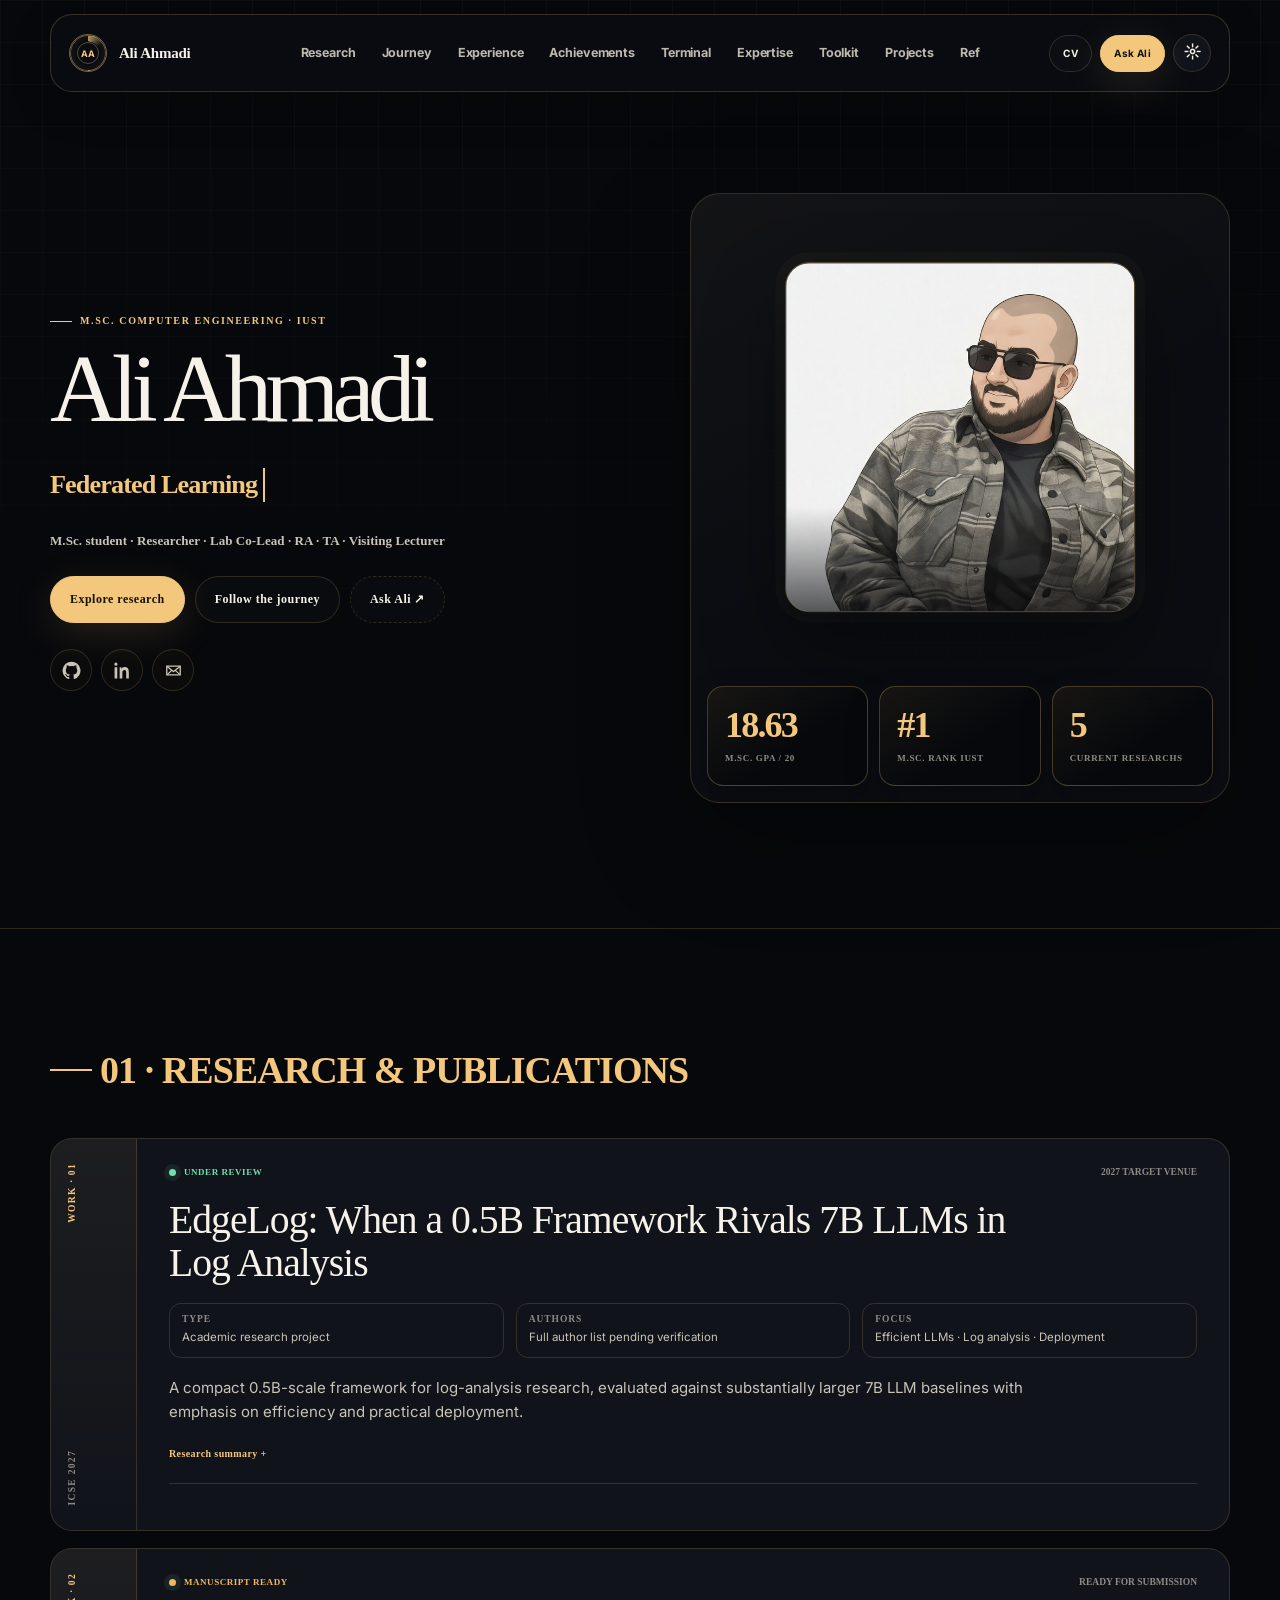
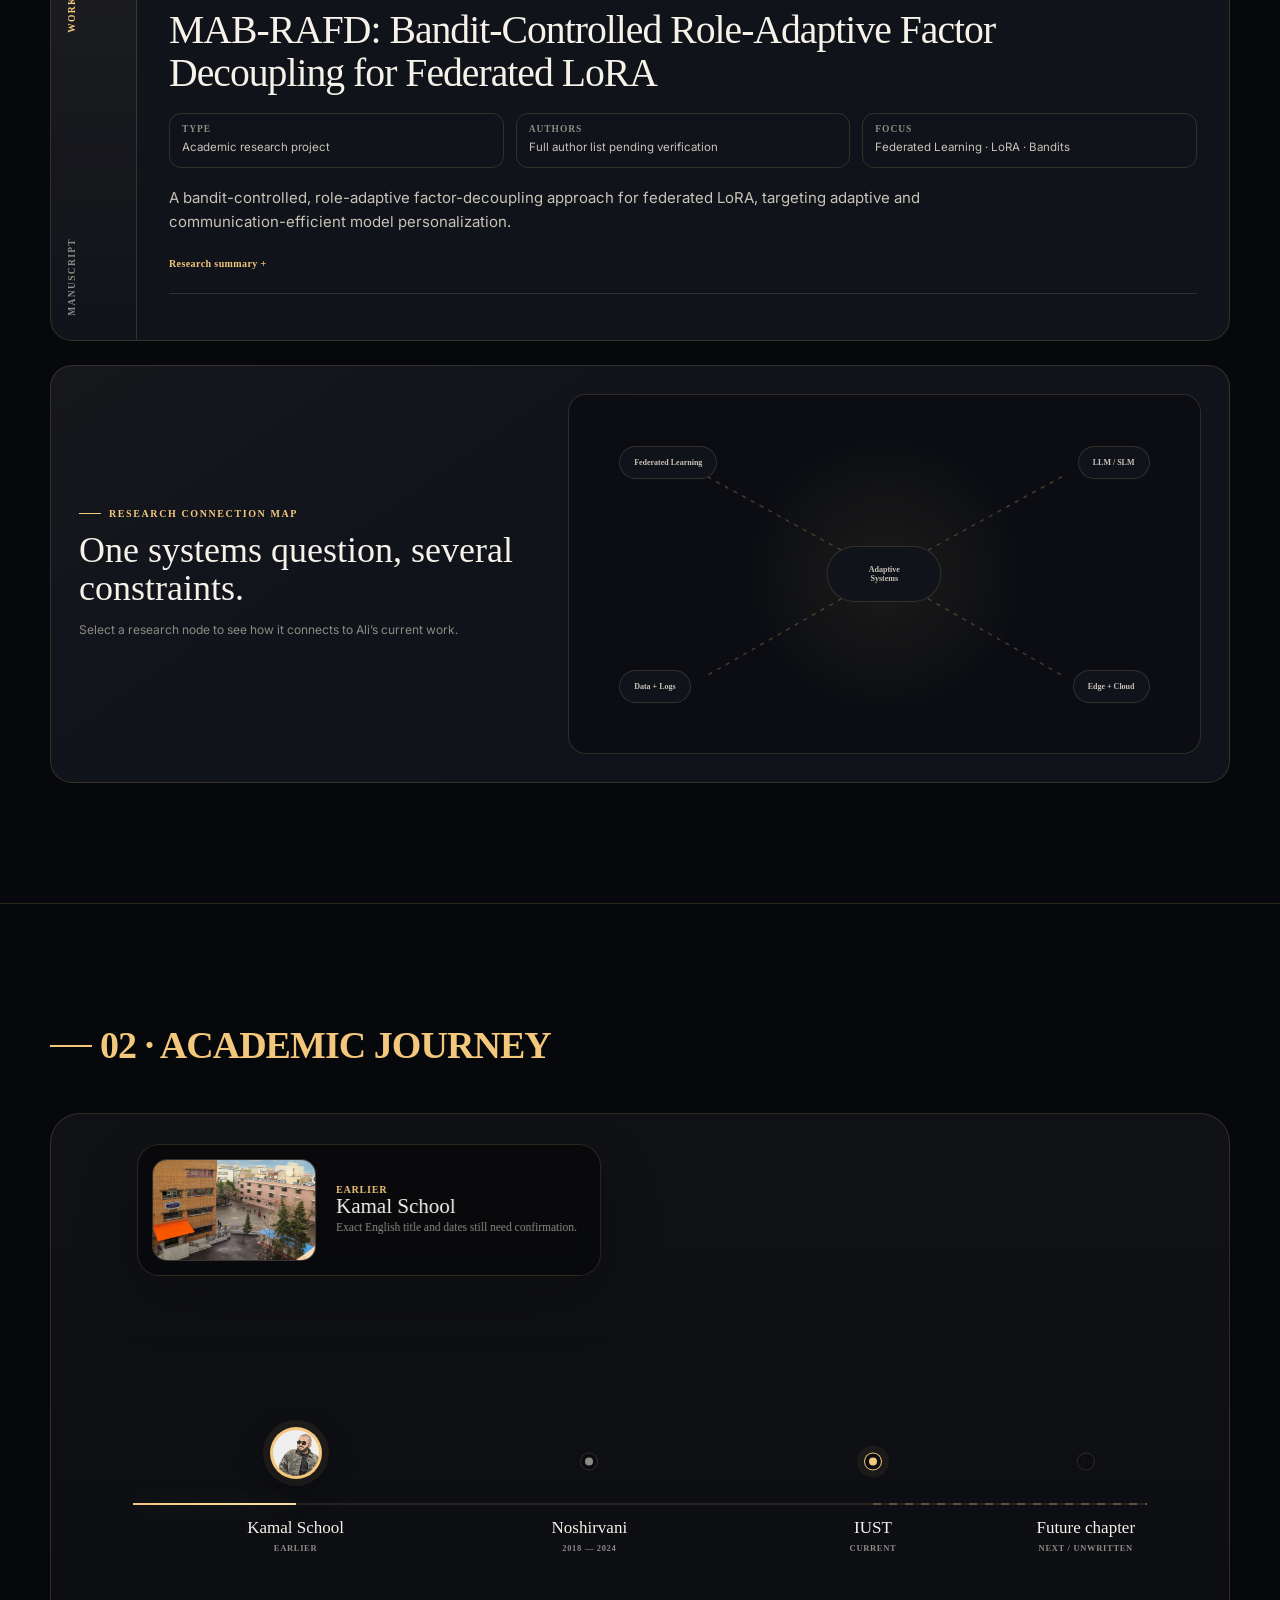
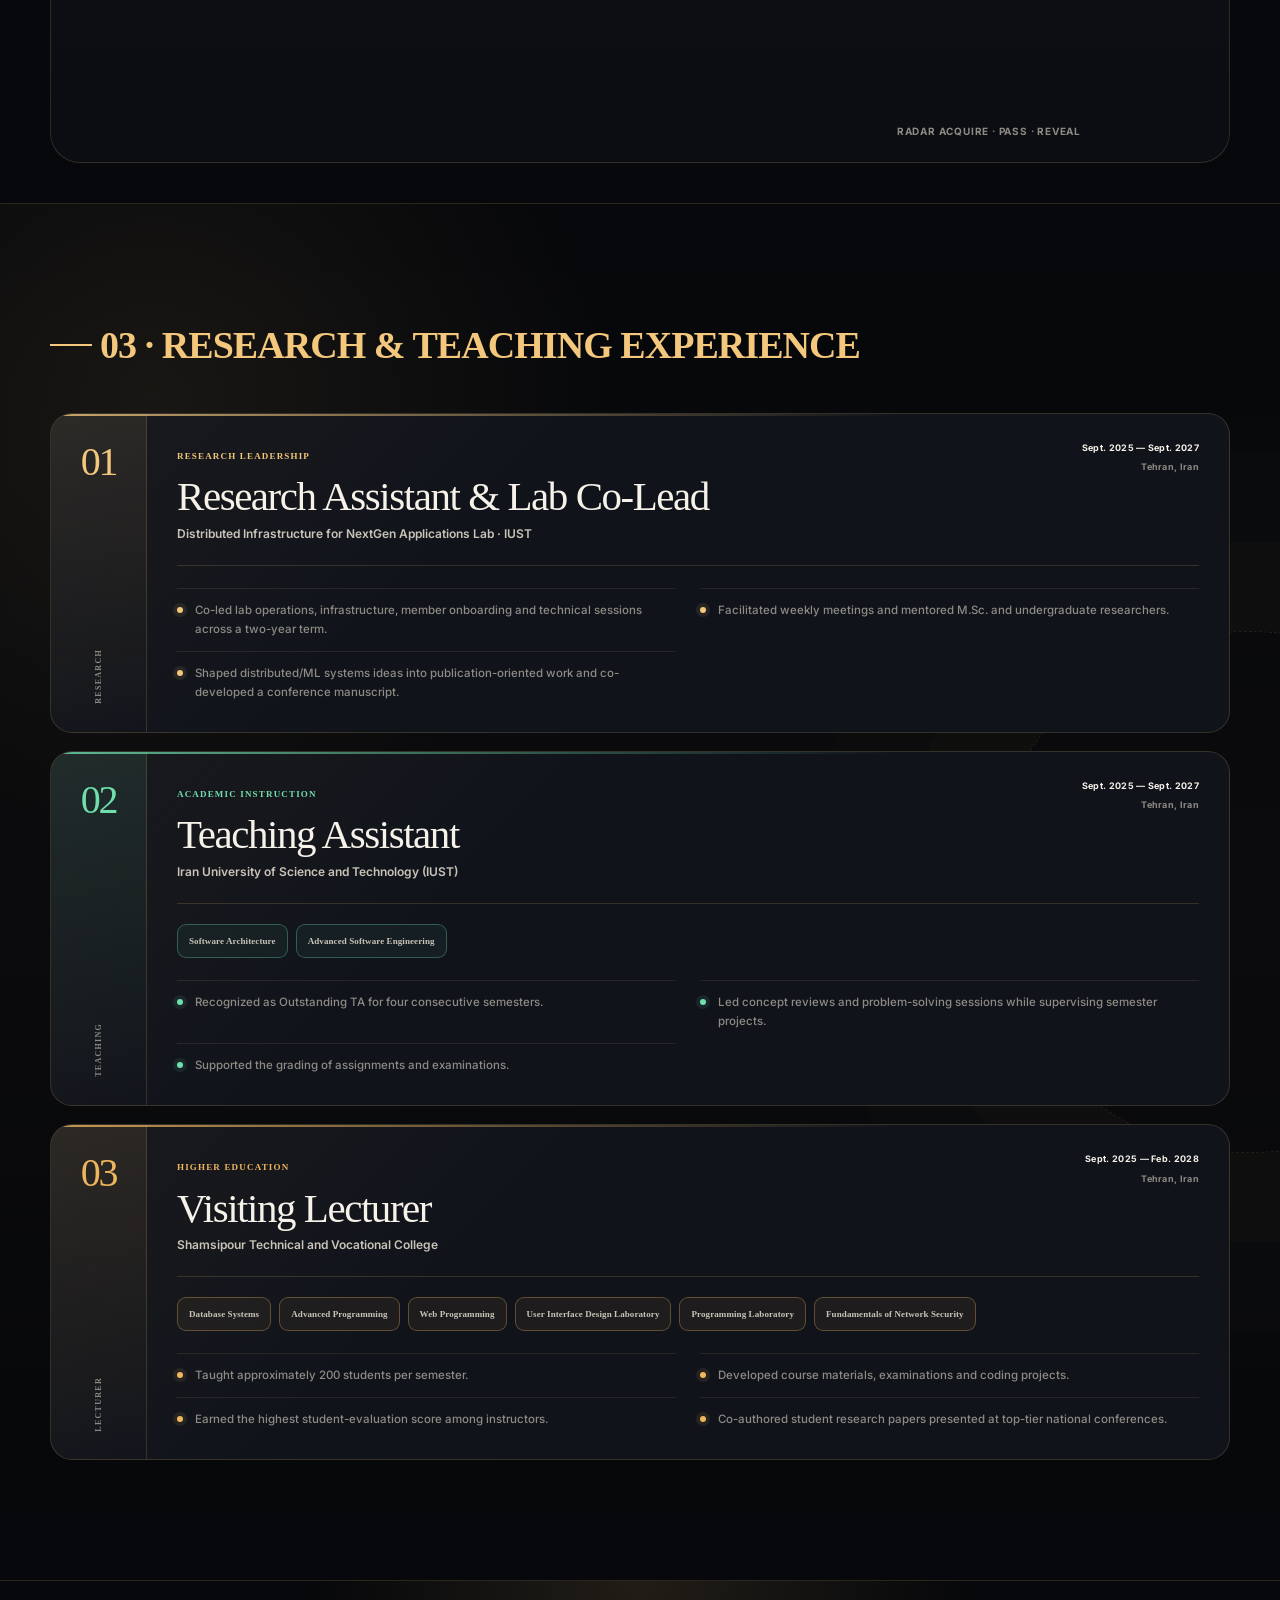
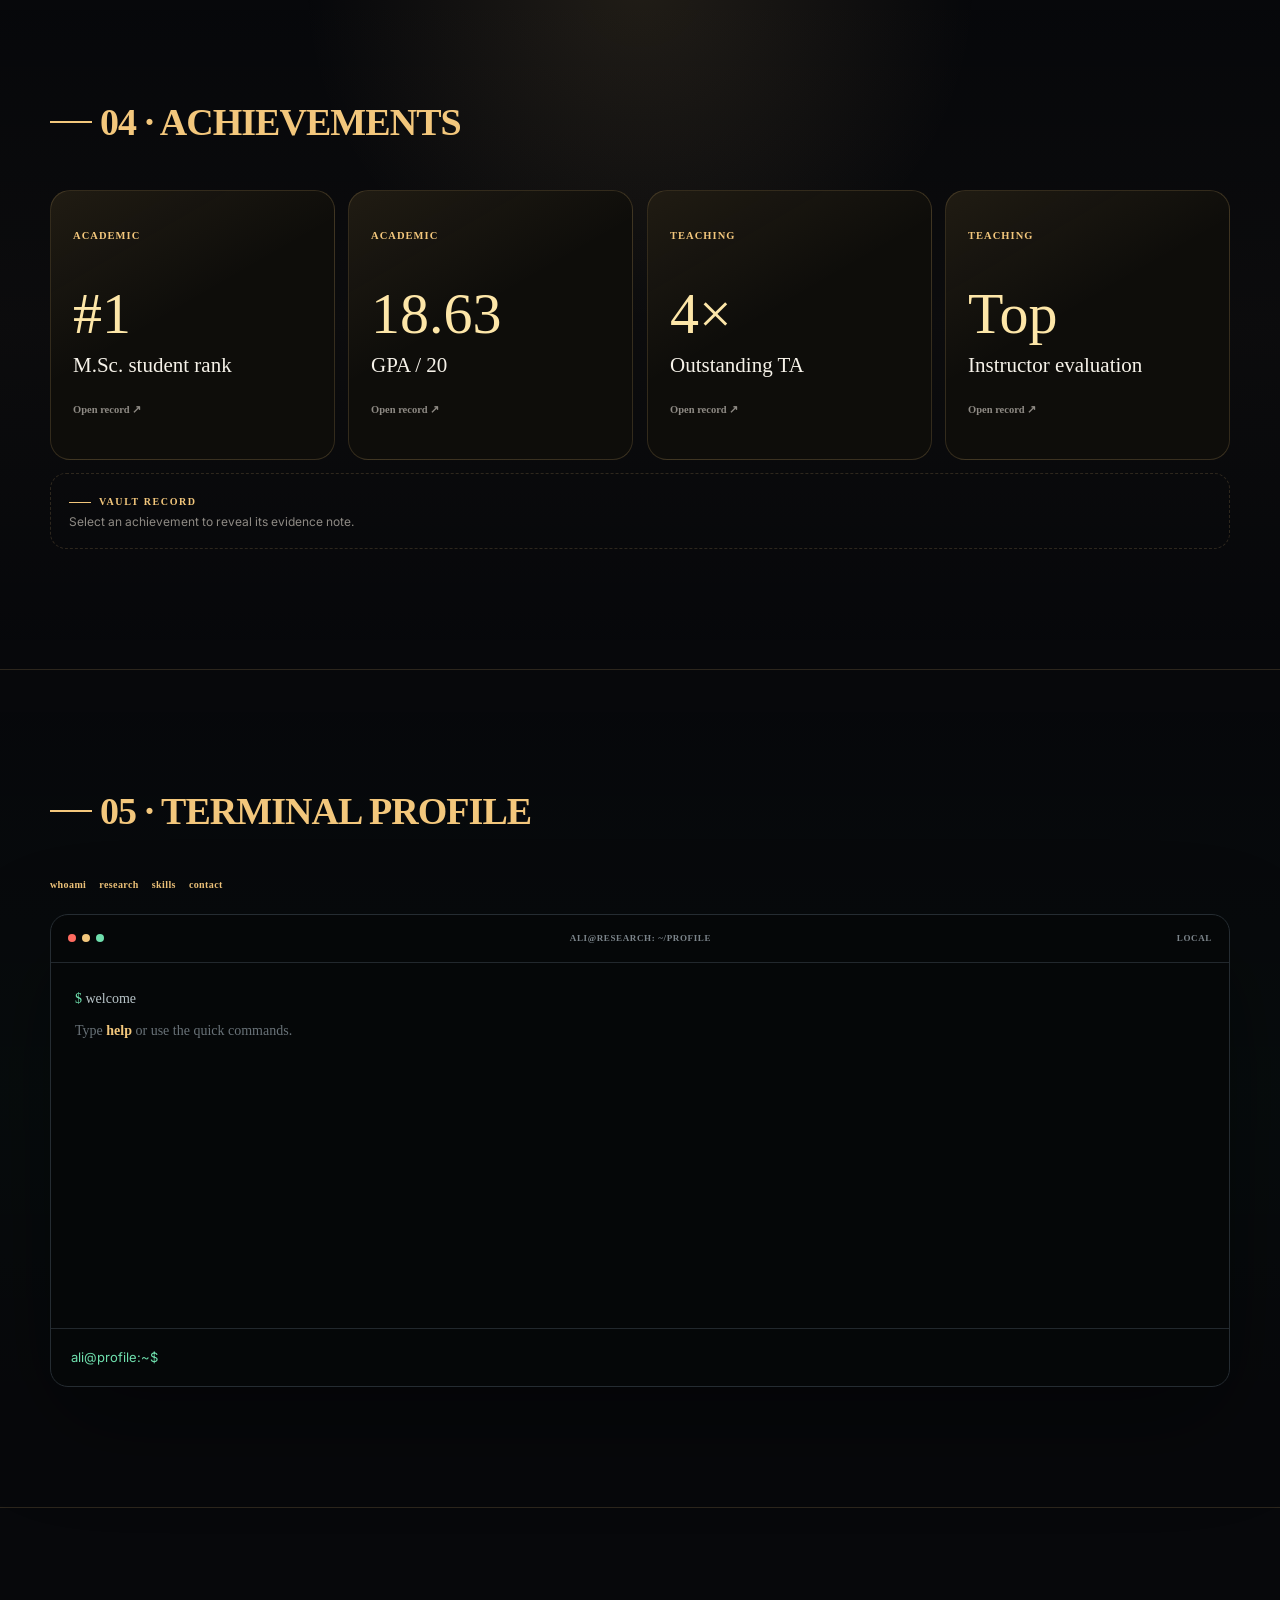
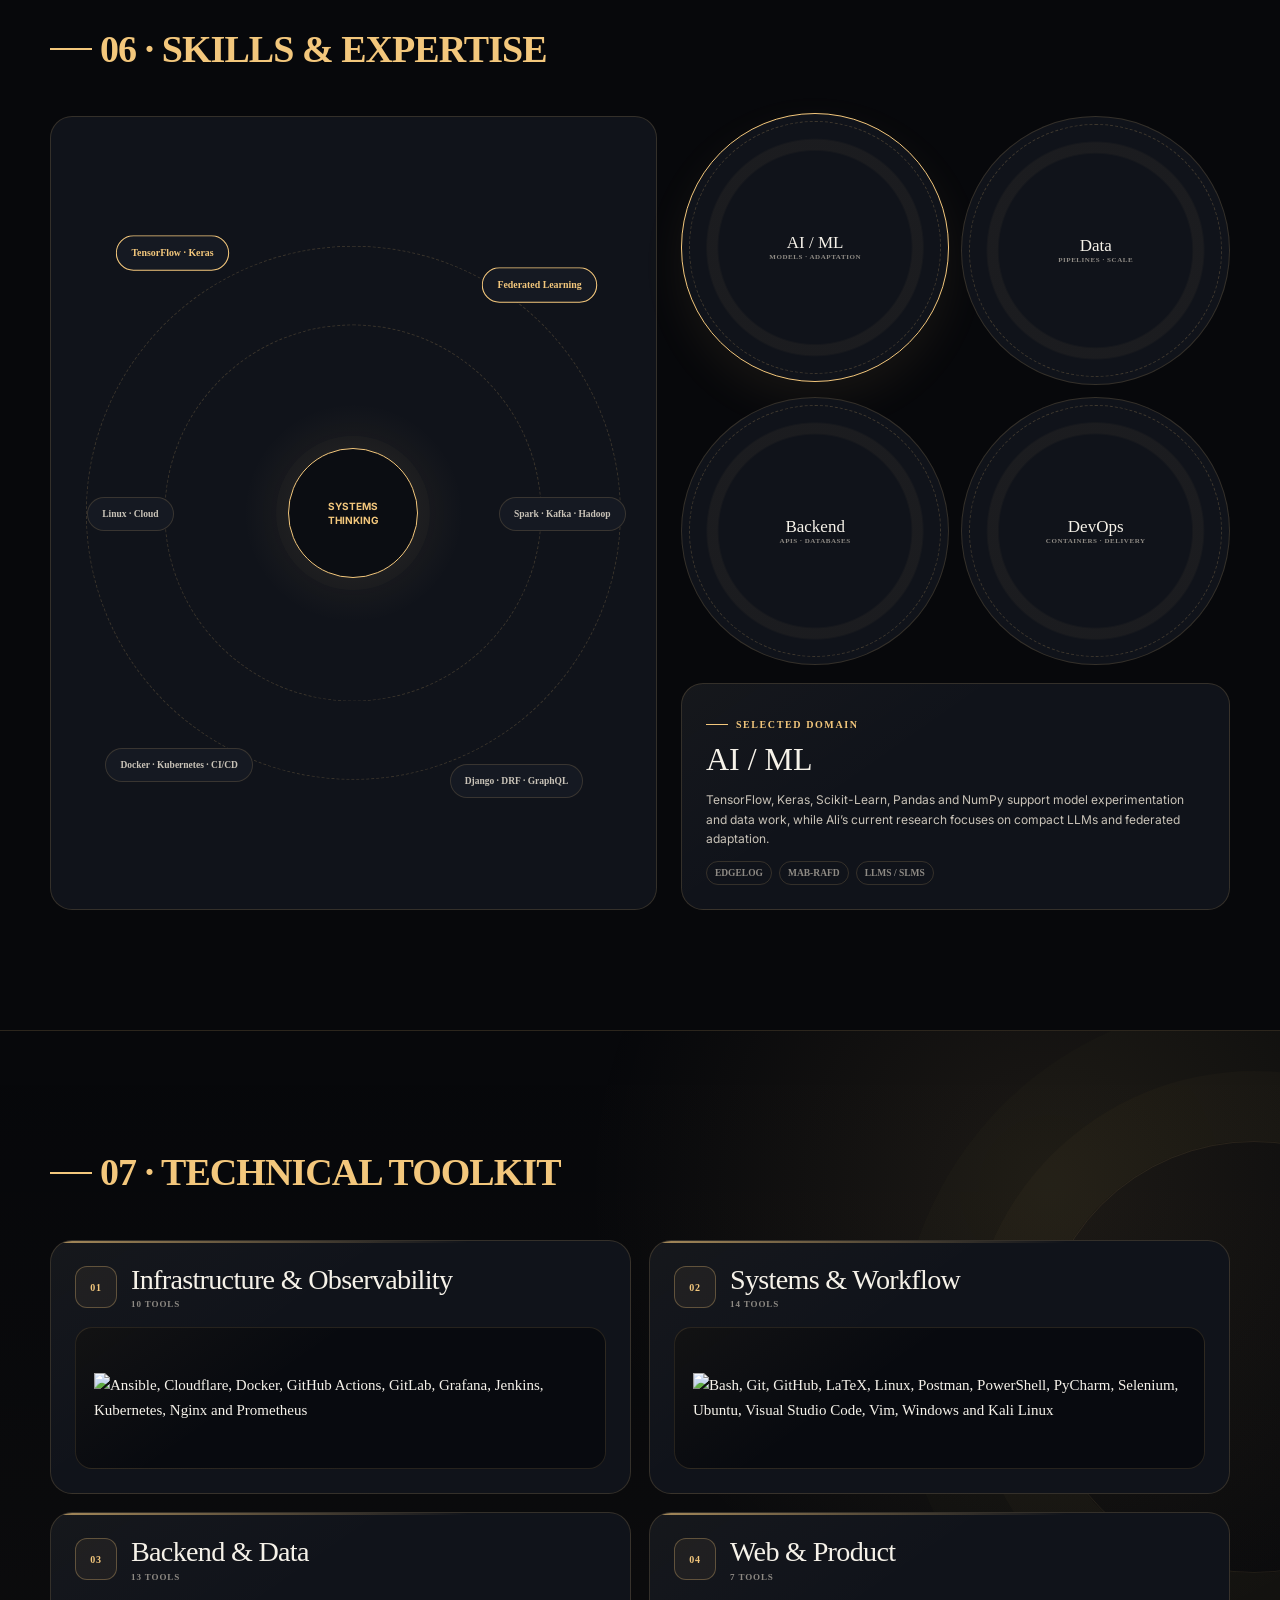
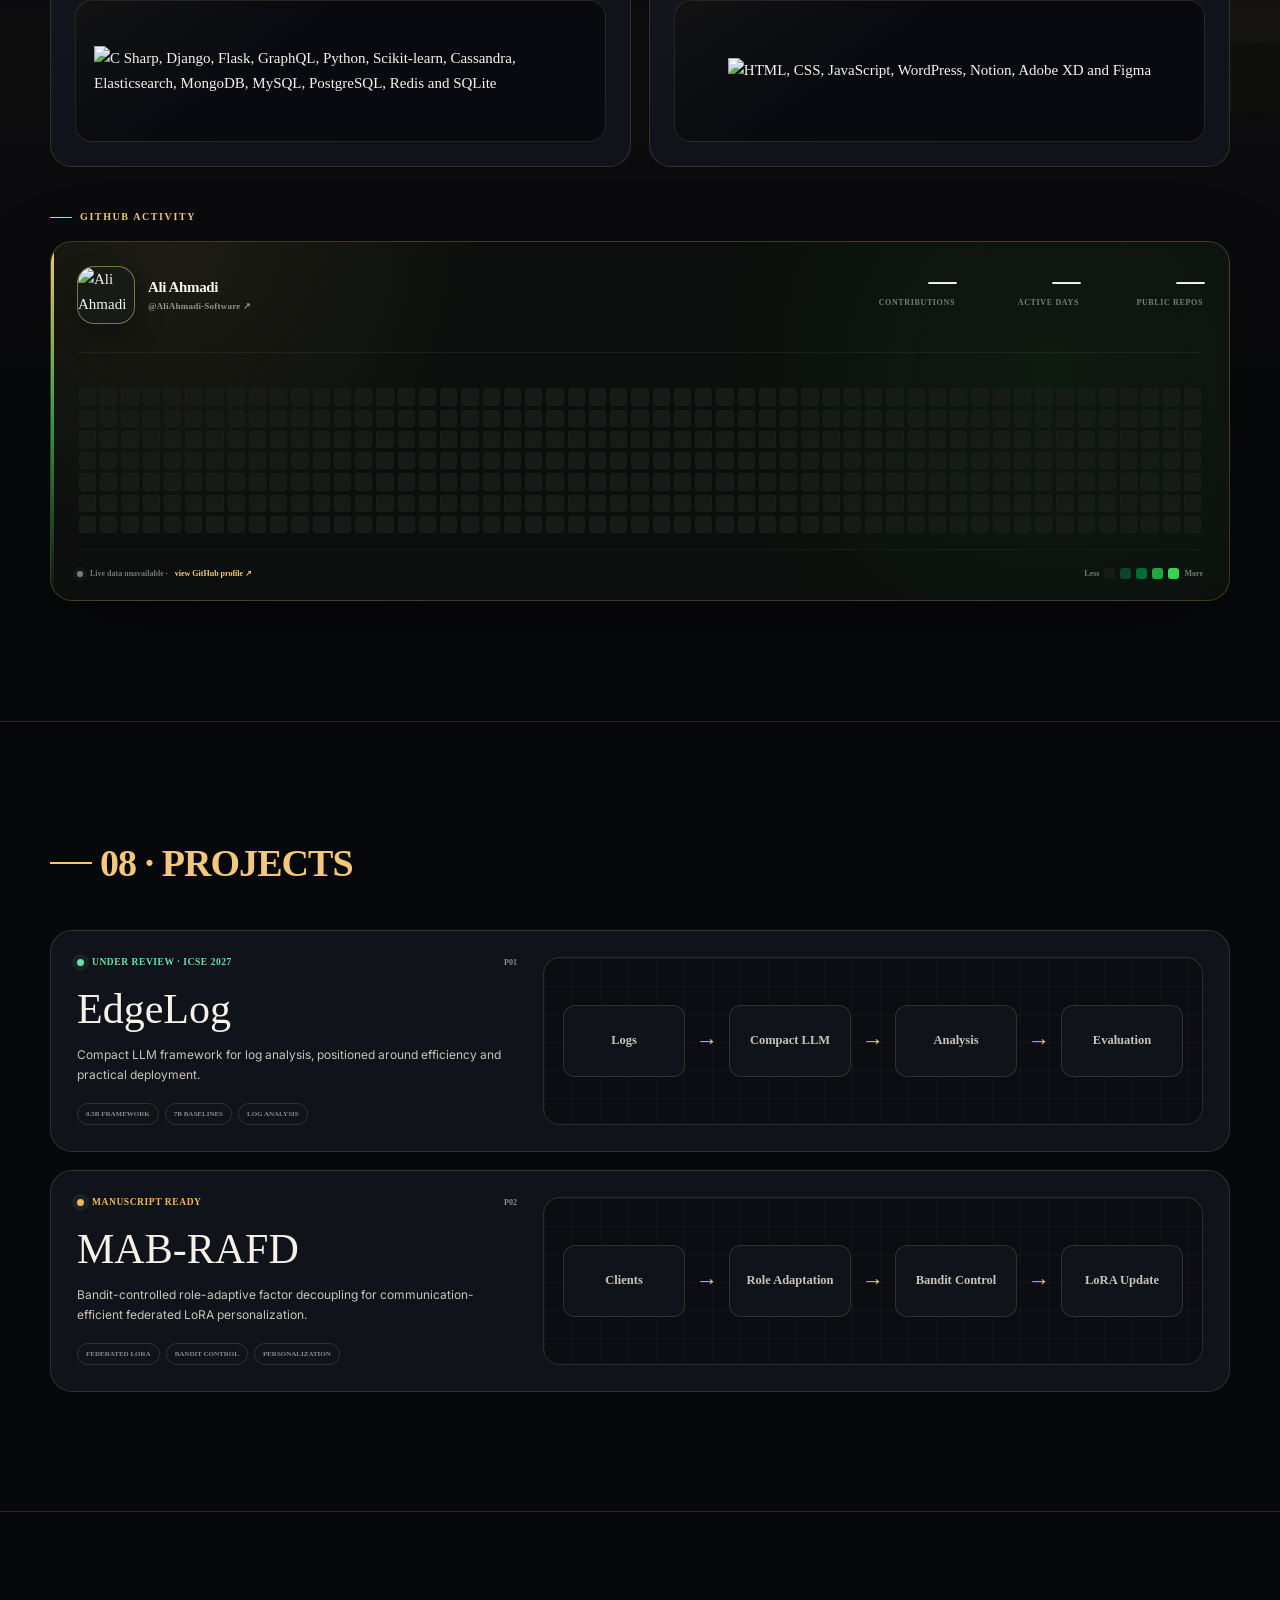
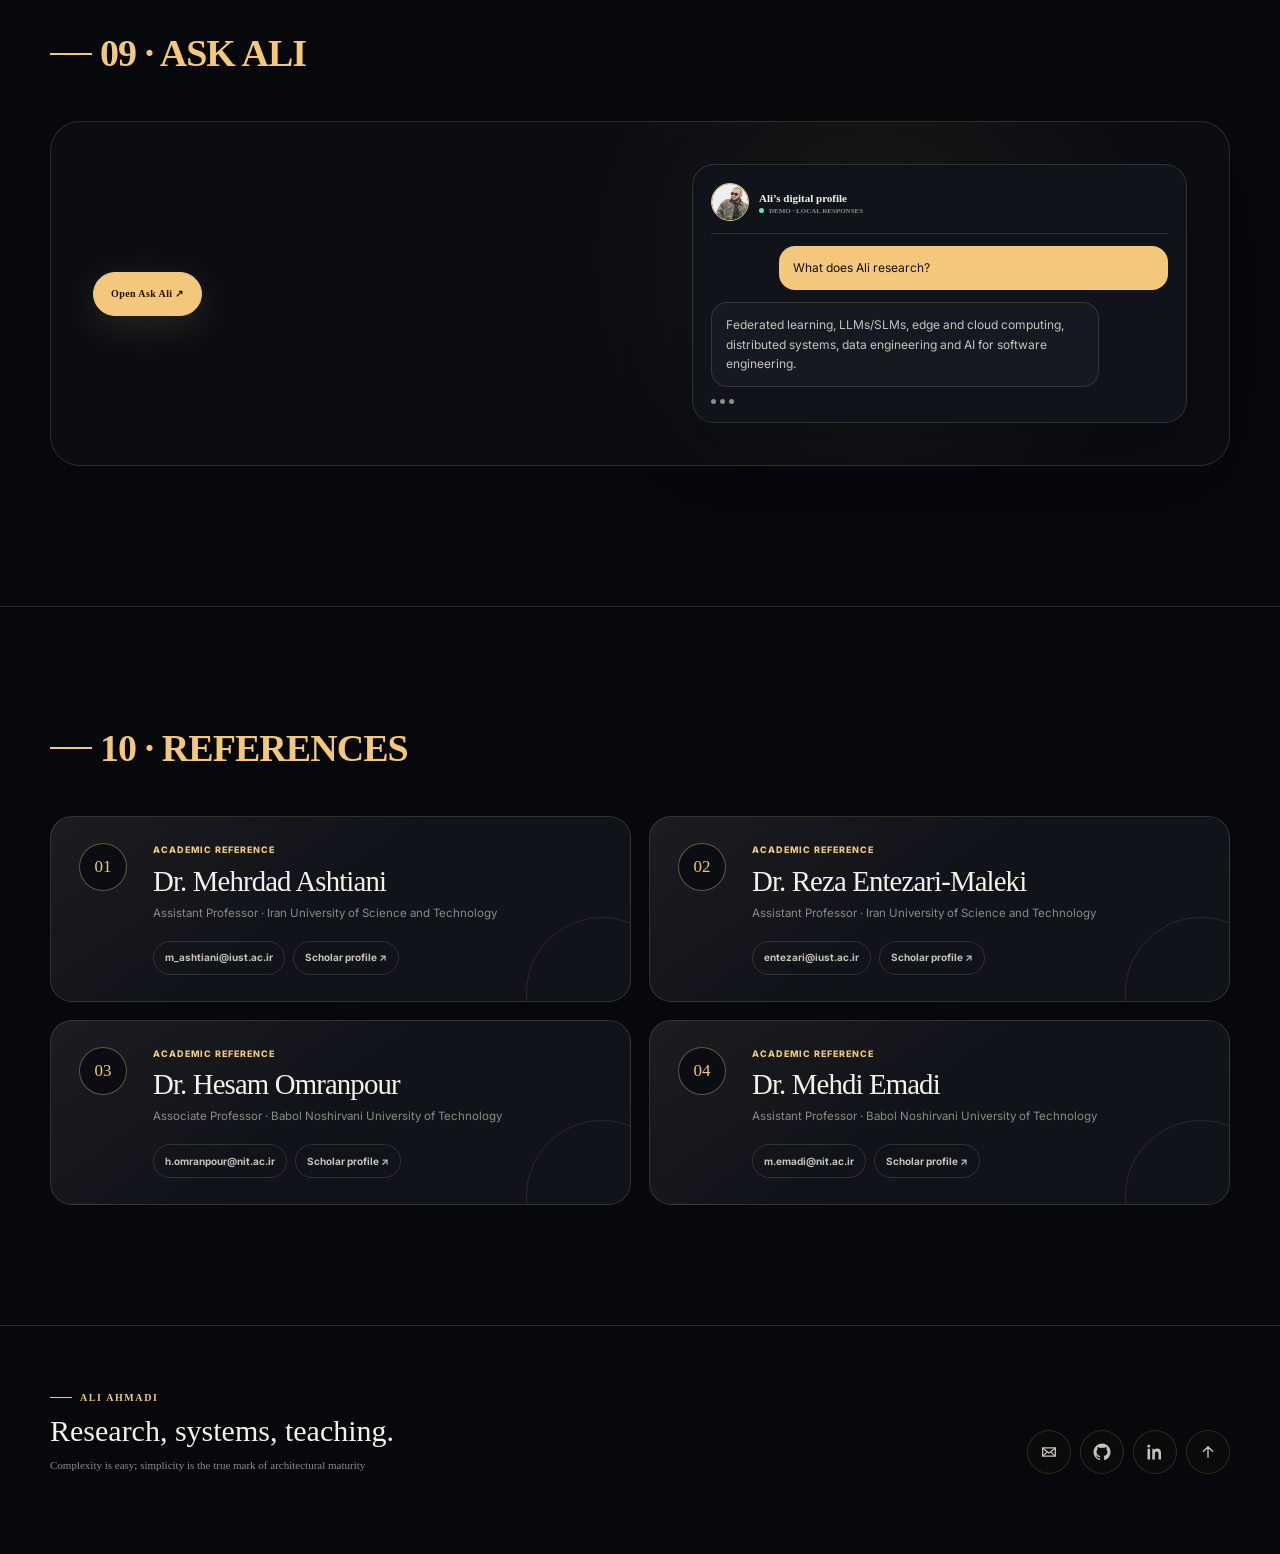
==== commit 6b5c7445: "Add Two New Ref" ====
--- a/index.html
+++ b/index.html
@@ -293,6 +293,14 @@
 <span aria-hidden="true" class="reference-index">02</span>
 <div class="reference-copy"><span class="reference-role">Academic reference</span><h3>Dr. Reza Entezari-Maleki</h3><p>Assistant Professor · Iran University of Science and Technology</p><div class="reference-actions"><a href="mailto:entezari@iust.ac.ir">entezari@iust.ac.ir</a><a href="https://scholar.google.com/citations?hl=en&amp;user=nOx3MnAAAAAJ" rel="noreferrer" target="_blank">Scholar profile ↗</a></div></div>
 </article>
+<article class="reference-card card reveal">
+<span aria-hidden="true" class="reference-index">03</span>
+<div class="reference-copy"><span class="reference-role">Academic reference</span><h3>Dr. Hesam Omranpour</h3><p>Associate Professor · Babol Noshirvani University of Technology</p><div class="reference-actions"><a href="mailto:h.omranpour@nit.ac.ir">h.omranpour@nit.ac.ir</a><a href="https://scholar.google.com/citations?hl=en&user=0CBvqa8AAAAJ&view_op=list_works&sortby=pubdate" rel="noreferrer" target="_blank">Scholar profile ↗</a></div></div>
+</article>
+<article class="reference-card card reveal">
+<span aria-hidden="true" class="reference-index">04</span>
+<div class="reference-copy"><span class="reference-role">Academic reference</span><h3>Dr. Mehdi Emadi</h3><p>Assistant Professor · Babol Noshirvani University of Technology</p><div class="reference-actions"><a href="mailto:m.emadi@nit.ac.ir">m.emadi@nit.ac.ir</a><a href="https://scholar.google.com/citations?user=ftKNIQ0AAAAJ&hl=en" rel="noreferrer" target="_blank">Scholar profile ↗</a></div></div>
+</article>
 </div>
 </div>
 </section></main>
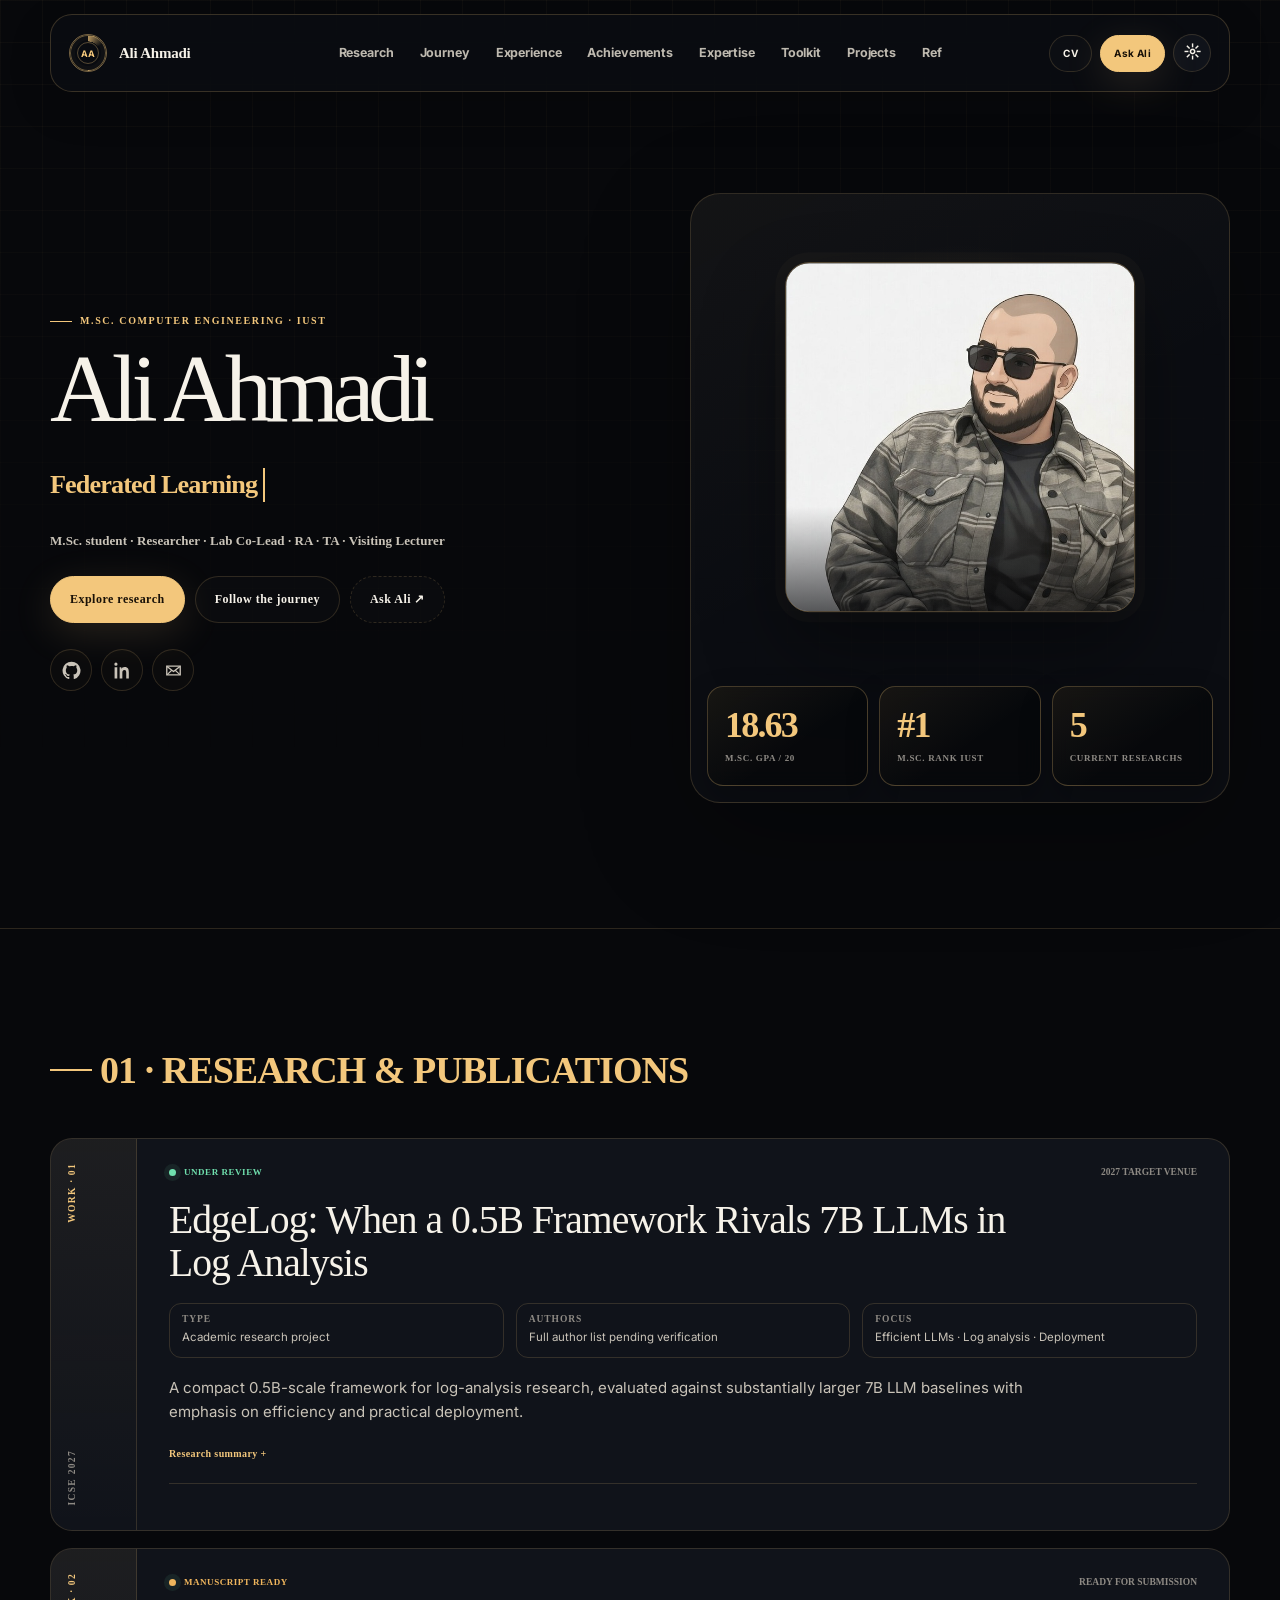
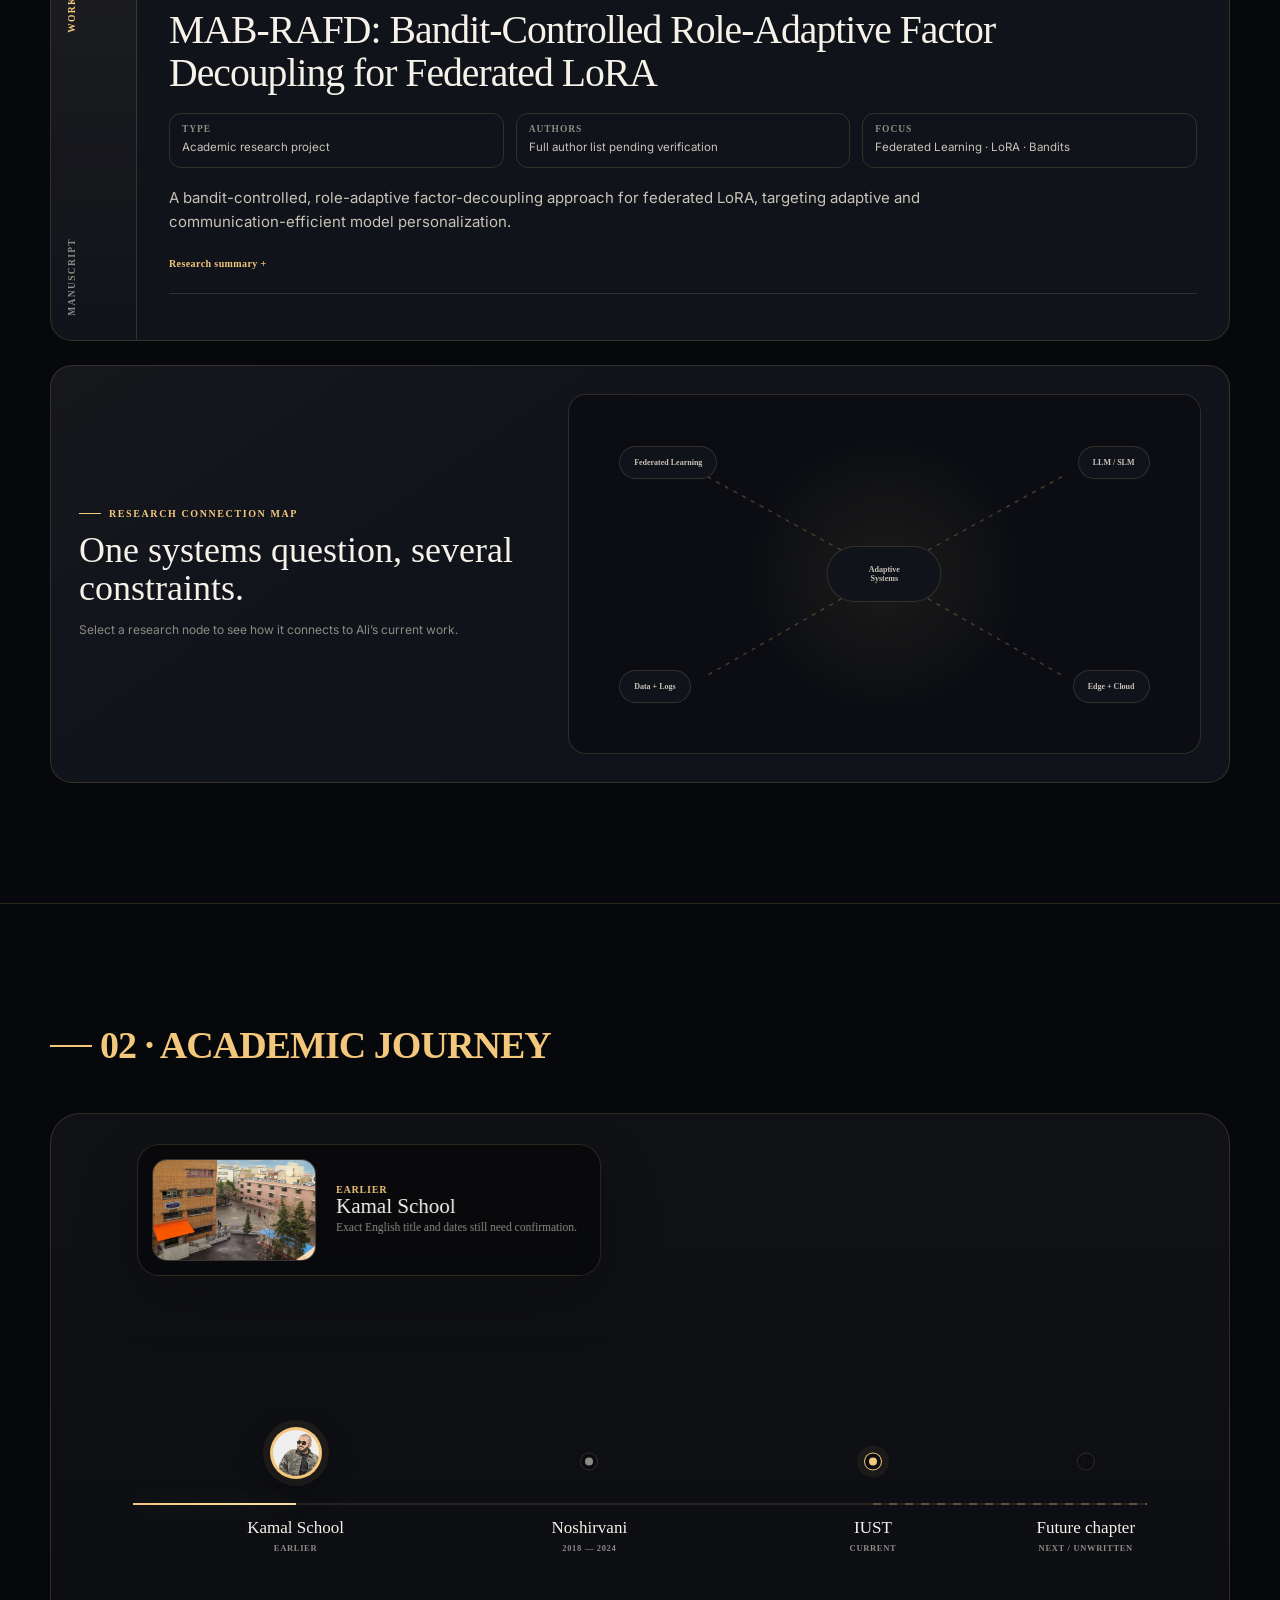
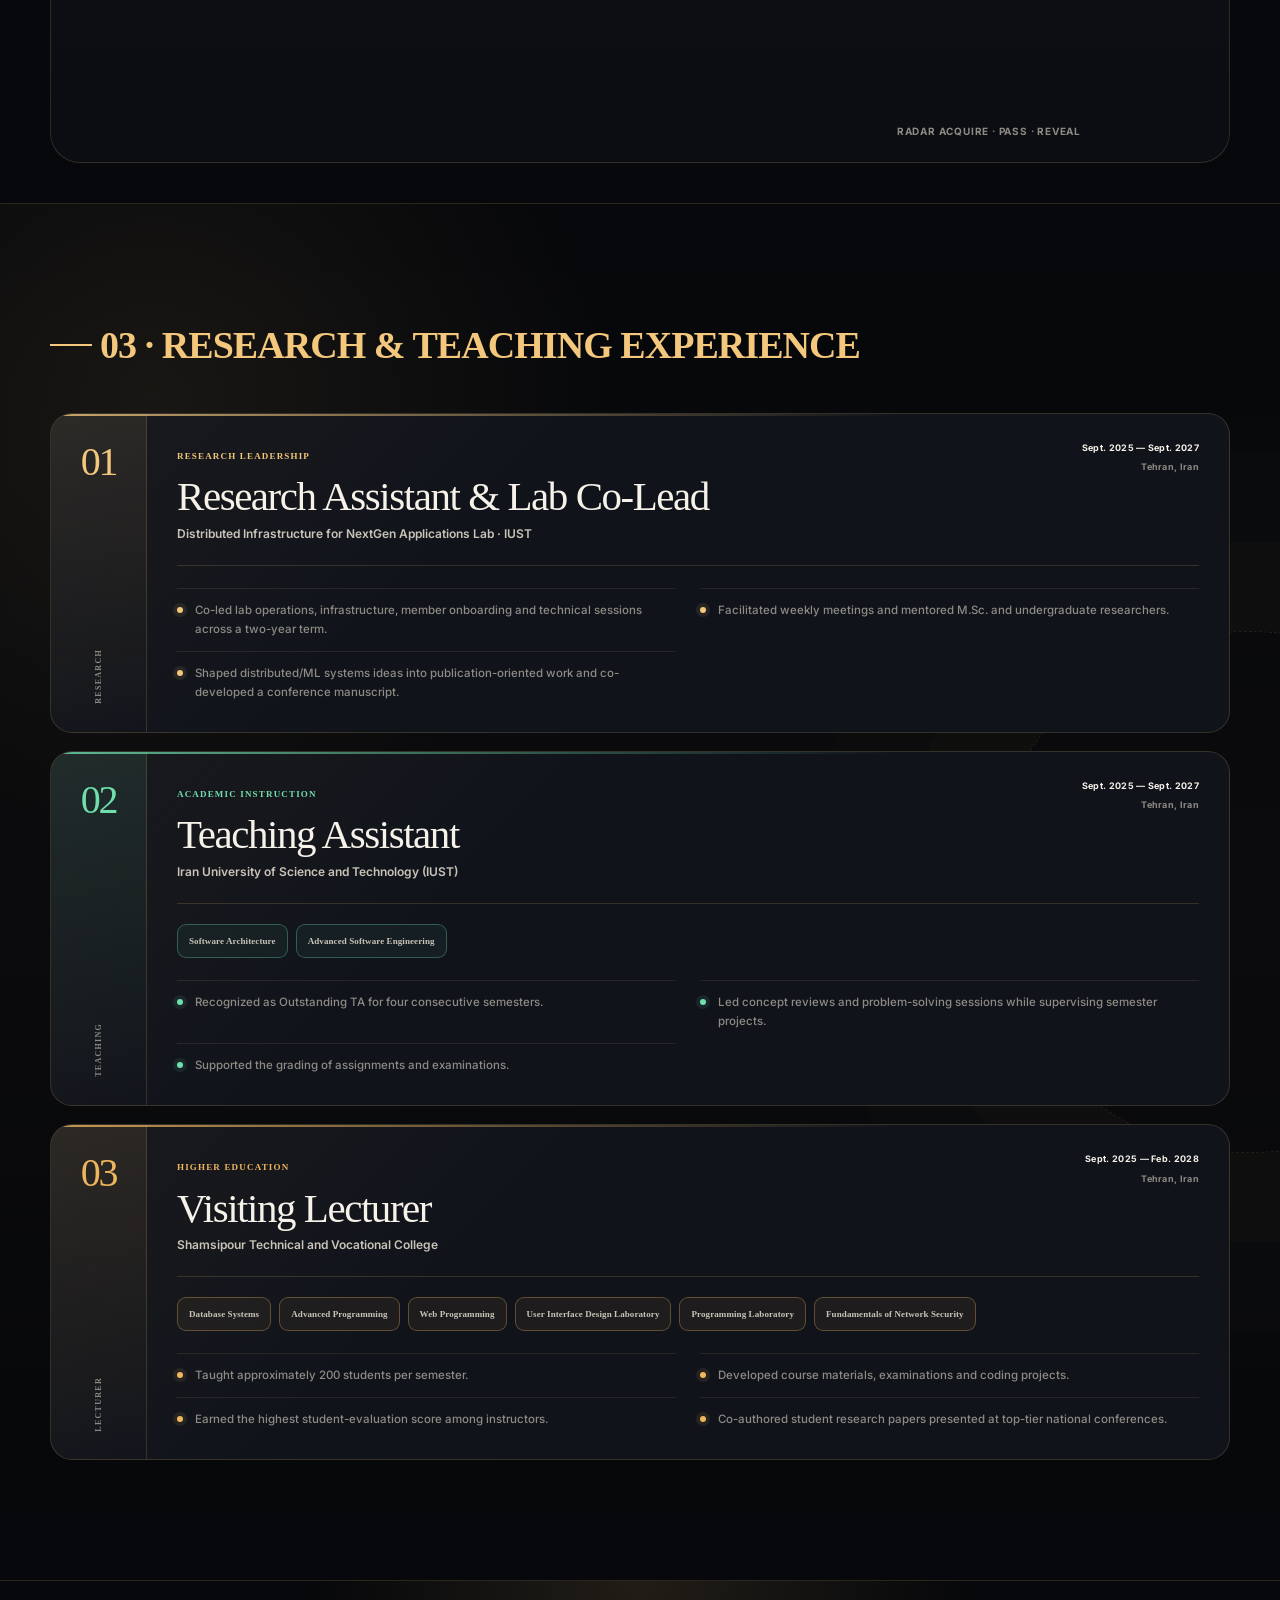
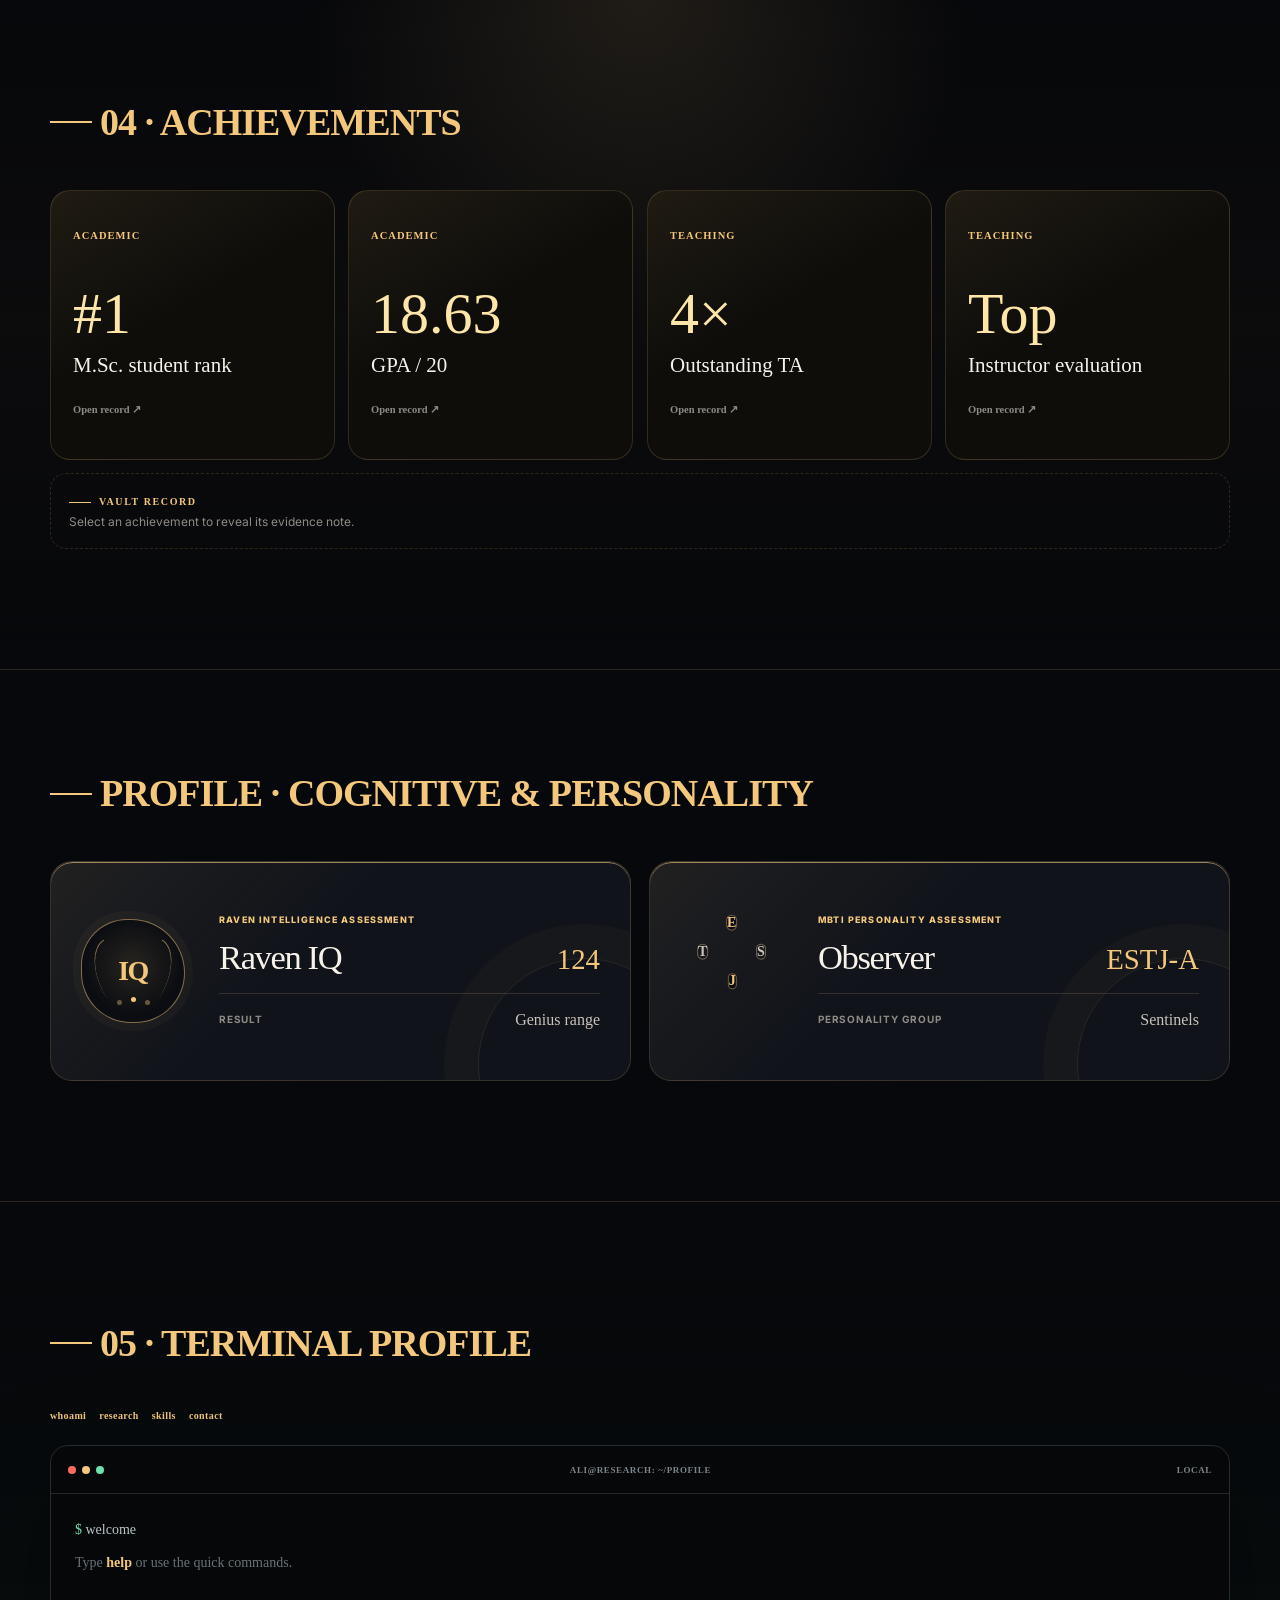
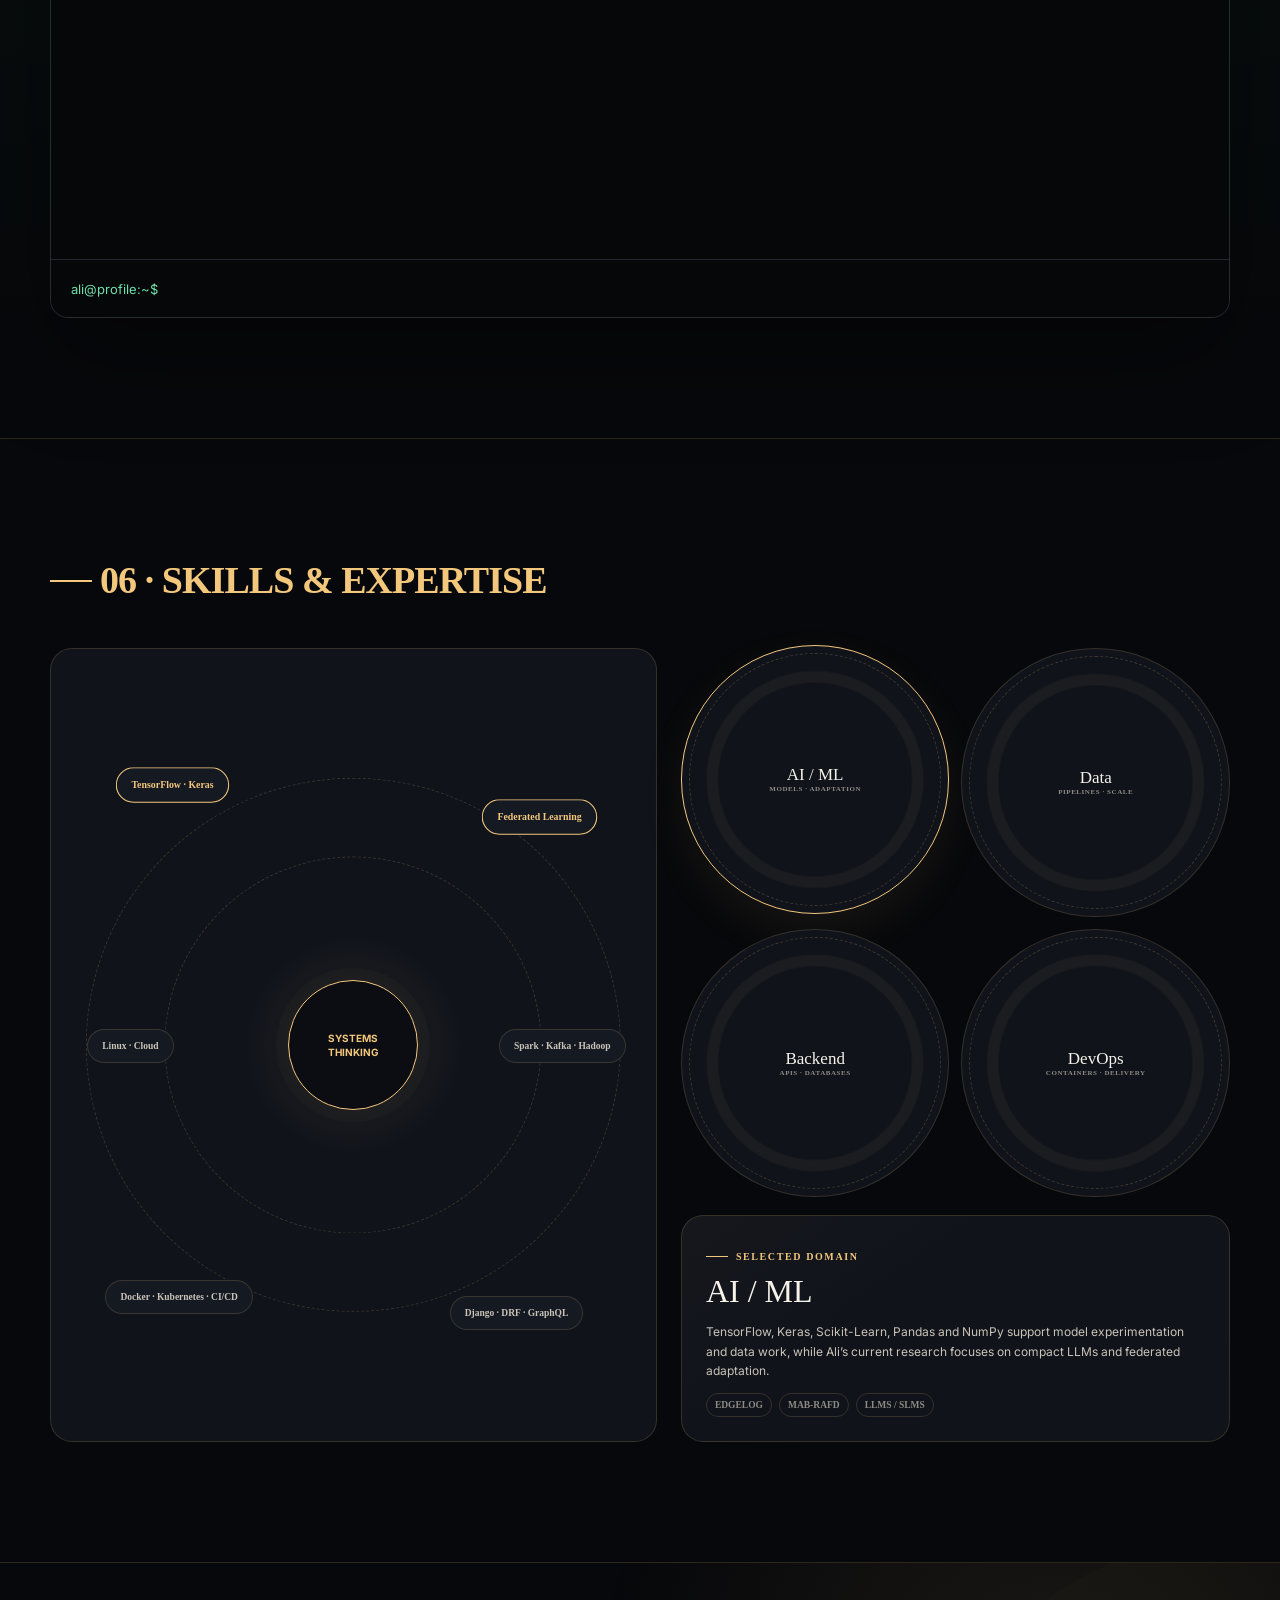
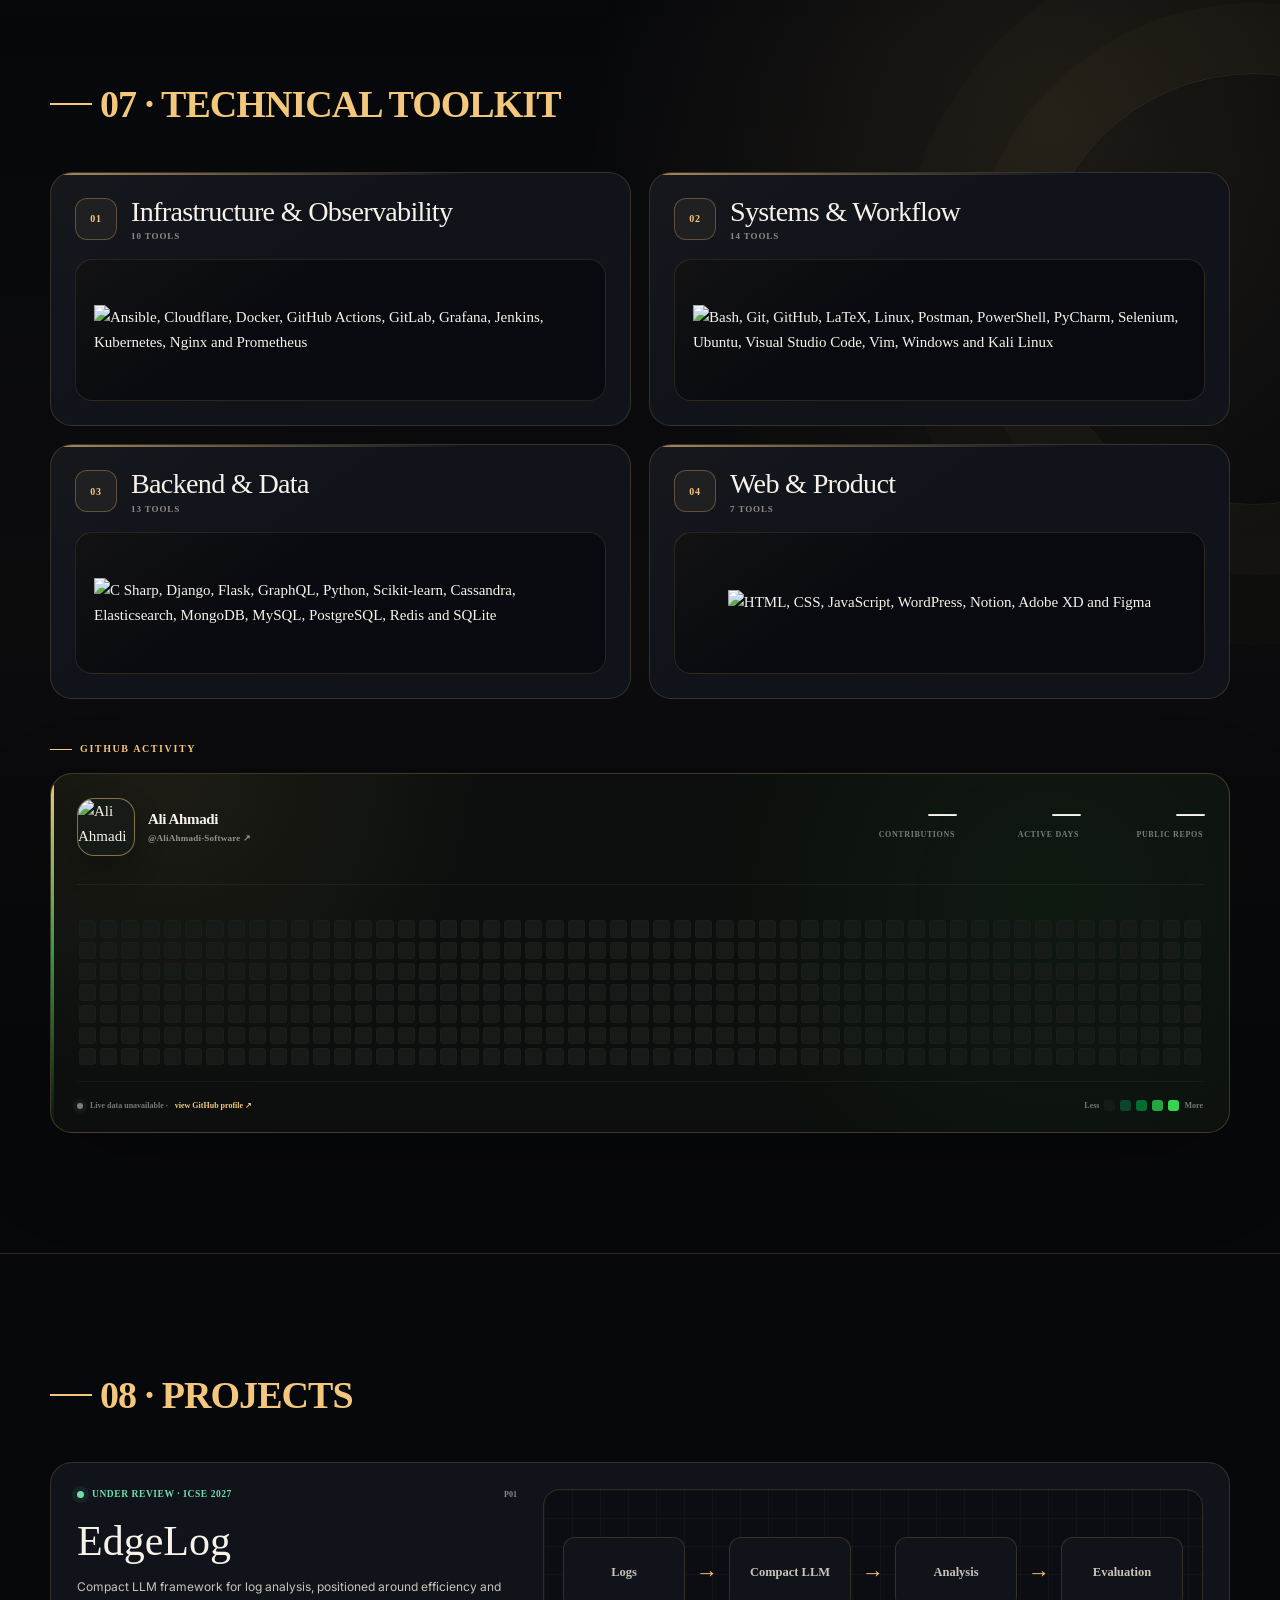
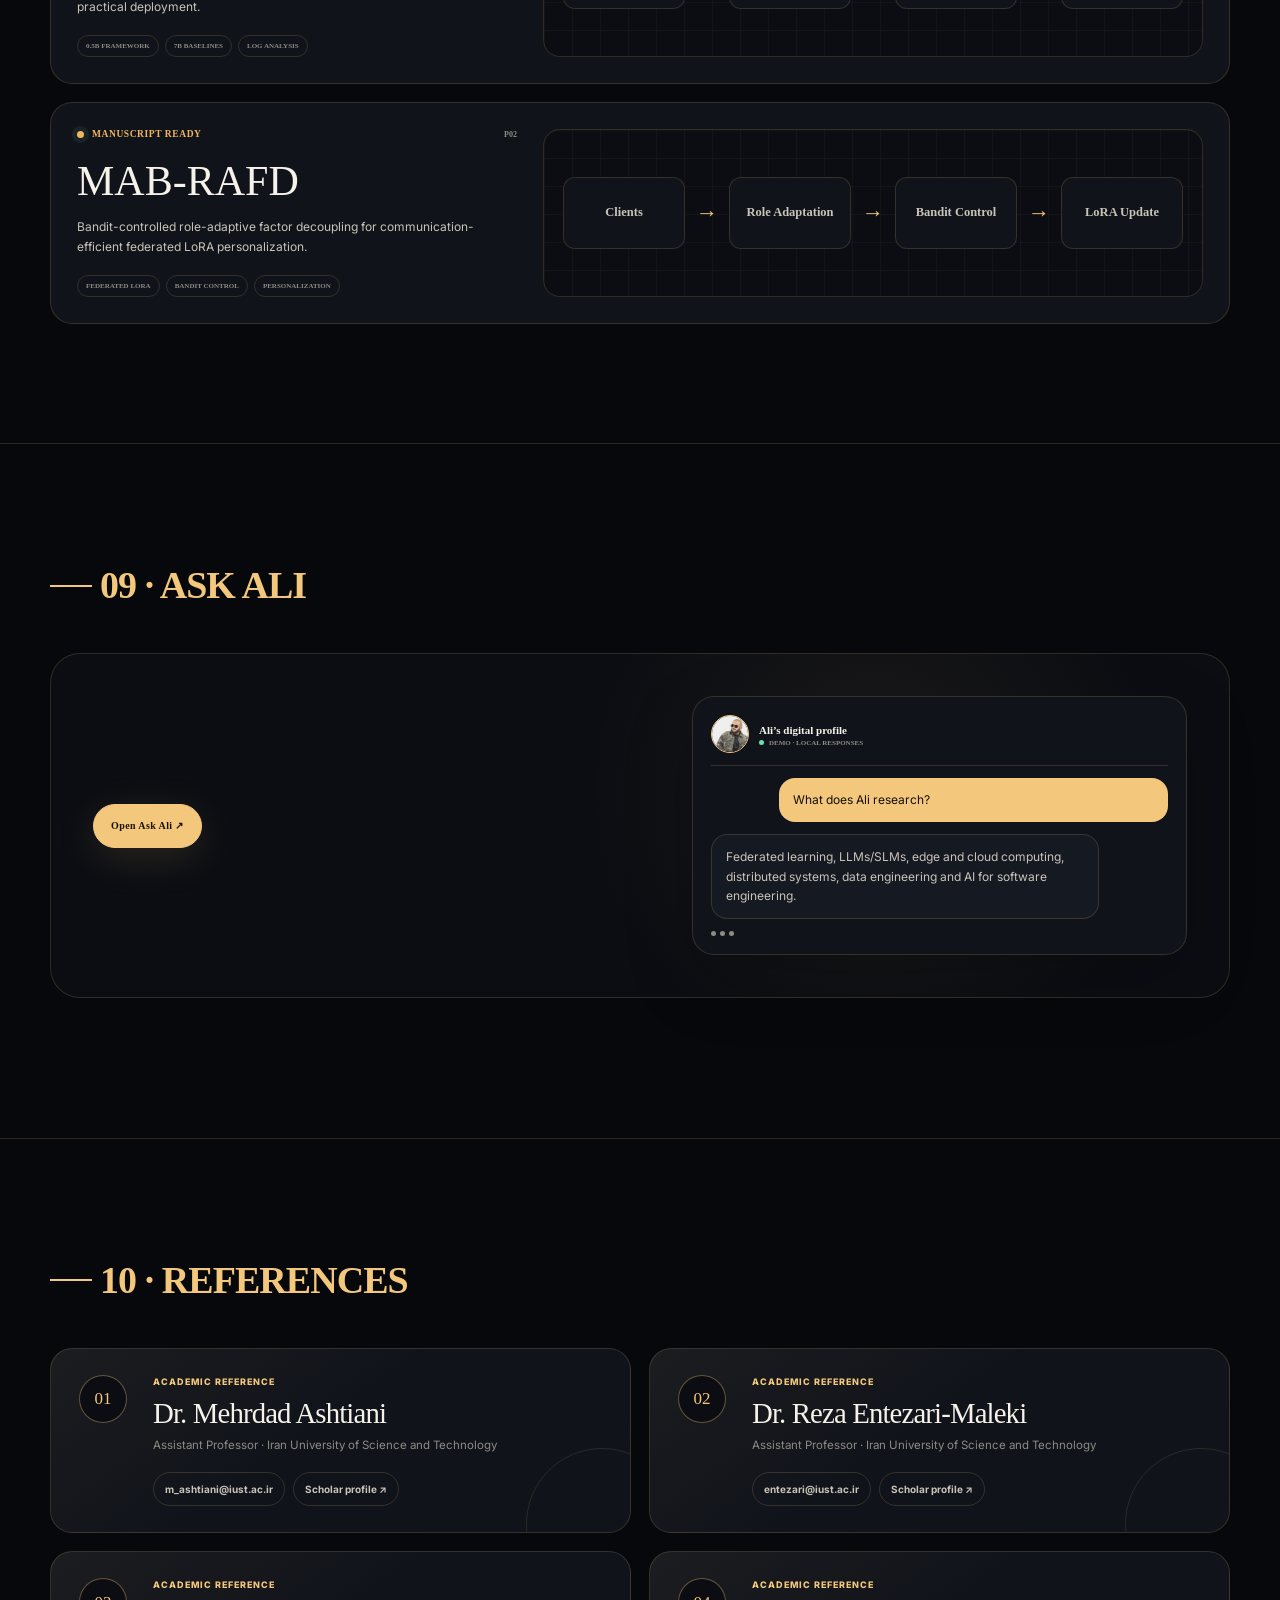
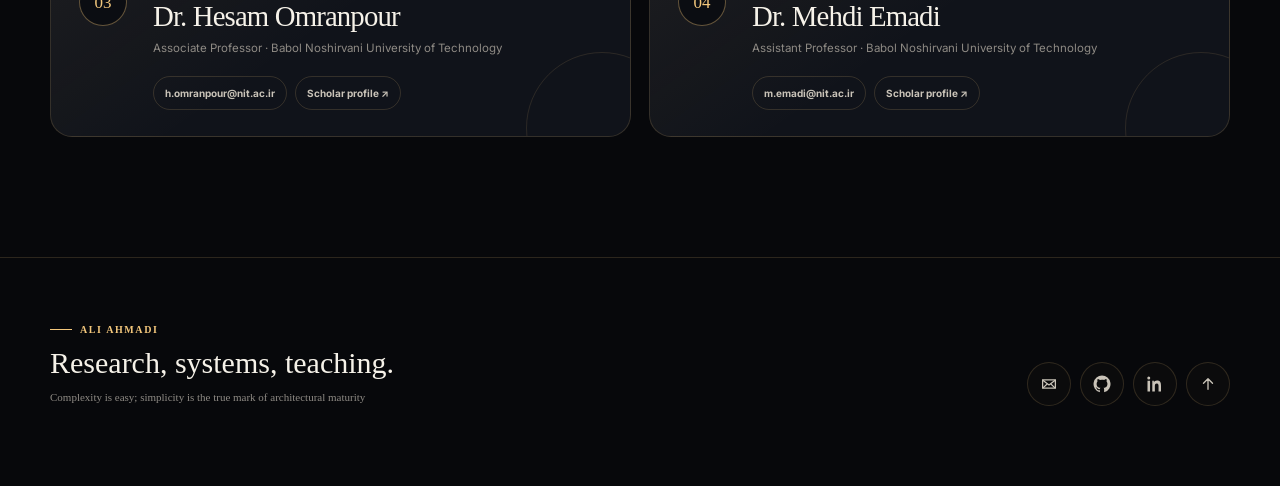
==== commit 978a0e61: "Add Personality Section" ====
--- a/index.html
+++ b/index.html
@@ -21,7 +21,7 @@
 <span aria-hidden="true" class="brand-mark radar-logo"><span>AA</span></span>
 <span class="brand-copy"><strong>Ali Ahmadi</strong></span>
 </a>
-<nav aria-label="Primary navigation" class="nav-links"><a href="#research">Research</a><a href="#journey">Journey</a><a href="#experience">Experience</a><a href="#achievements">Achievements</a><a href="#terminal">Terminal</a><a href="#skills">Expertise</a><a href="#toolkit">Toolkit</a><a href="#projects">Projects</a><a href="#references">Ref</a></nav>
+<nav aria-label="Primary navigation" class="nav-links"><a href="#research">Research</a><a href="#journey">Journey</a><a href="#experience">Experience</a><a href="#achievements">Achievements</a><a href="#skills">Expertise</a><a href="#toolkit">Toolkit</a><a href="#projects">Projects</a><a href="#references">Ref</a></nav>
 <div class="nav-actions">
 <a class="button compact sound magnetic" download="" href="assets/Ali_Ahmadi_CV.pdf">CV</a>
 <a class="button compact primary sound magnetic" href="ask.html">Ask Ali</a>
@@ -29,7 +29,7 @@
 <button aria-controls="mobileNav" aria-expanded="false" aria-label="Open section navigation" class="icon-button sound mobile-nav-btn" id="mobileNavBtn">☰</button>
 </div>
 </div>
-<nav aria-hidden="true" aria-label="Mobile section navigation" class="mobile-nav" id="mobileNav"><a href="#research">01 Research</a><a href="#journey">02 Journey</a><a href="#experience">03 Experience</a><a href="#achievements">04 Achievements</a><a href="#terminal">05 Terminal</a><a href="#skills">06 Expertise</a><a href="#toolkit">07 Toolkit</a><a href="#projects">08 Projects</a><a href="ask.html">09 Ask Ali ↗</a><a href="#references">10 Ref</a></nav>
+<nav aria-hidden="true" aria-label="Mobile section navigation" class="mobile-nav" id="mobileNav"><a href="#research">01 Research</a><a href="#journey">02 Journey</a><a href="#experience">03 Experience</a><a href="#achievements">04 Achievements</a><a href="#skills">06 Expertise</a><a href="#toolkit">07 Toolkit</a><a href="#projects">08 Projects</a><a href="ask.html">09 Ask Ali ↗</a><a href="#references">10 Ref</a></nav>
 </header>
 </div>
 <main id="main">
@@ -177,6 +177,28 @@
 </div>
 <div class="vault-record" id="vaultRecord"><span class="eyebrow">Vault record</span><p>Select an achievement to reveal its evidence note.</p></div>
 </div>
+</section><section aria-labelledby="assessmentTitle" class="section assessment-section" id="assessments">
+<div class="shell">
+<div class="section-heading reveal"><span class="eyebrow section-title" id="assessmentTitle">Profile · Cognitive &amp; personality</span></div>
+<div class="assessment-grid">
+<article class="assessment-card card reveal">
+<div aria-hidden="true" class="assessment-emblem raven-emblem"><span>IQ</span><i></i></div>
+<div class="assessment-copy">
+<span class="assessment-kicker">Raven intelligence assessment</span>
+<div class="assessment-heading"><h3>Raven IQ</h3><strong>124</strong></div>
+<div class="assessment-result"><span>Result</span><b>Genius range</b></div>
+</div>
+</article>
+<article class="assessment-card card reveal">
+<div aria-hidden="true" class="assessment-emblem mbti-emblem"><span>E</span><span>S</span><span>T</span><span>J</span></div>
+<div class="assessment-copy">
+<span class="assessment-kicker">MBTI personality assessment</span>
+<div class="assessment-heading"><h3>Observer</h3><strong>ESTJ-A</strong></div>
+<div class="assessment-result"><span>Personality group</span><b>Sentinels</b></div>
+</div>
+</article>
+</div>
+</div>
 </section><section class="section terminal-section" id="terminal">
 <div class="shell">
 <div class="section-heading reveal"><span class="eyebrow section-title">05 · Terminal profile</span></div>
--- a/styles.css
+++ b/styles.css
@@ -672,3 +672,46 @@
   .reference-actions{align-items:stretch;flex-direction:column}
   .reference-actions a{justify-content:center}
 }
+
+/* Personal assessment profile */
+.assessment-section{padding-top:clamp(66px,8vw,104px)}
+.assessment-grid{display:grid;grid-template-columns:repeat(2,minmax(0,1fr));gap:18px}
+.assessment-card{position:relative;min-height:220px;padding:30px;display:grid;grid-template-columns:112px minmax(0,1fr);gap:26px;align-items:center;overflow:hidden;background:linear-gradient(135deg,rgba(var(--accent-rgb),.075),transparent 43%),var(--surface)}
+.assessment-card:before{content:"";position:absolute;inset:0;border-top:1px solid rgba(var(--accent-rgb),.62);border-radius:inherit;pointer-events:none}
+.assessment-card:after{content:"";position:absolute;right:-60px;bottom:-90px;width:210px;height:210px;border:1px solid rgba(var(--accent-rgb),.11);border-radius:50%;box-shadow:0 0 0 34px rgba(var(--accent-rgb),.025);pointer-events:none}
+.assessment-emblem{position:relative;z-index:1;width:104px;height:104px;display:grid;place-items:center;color:var(--gold)}
+.raven-emblem{border:1px solid rgba(var(--accent-rgb),.52);border-radius:46% 54% 50% 50%;background:radial-gradient(circle at 50% 45%,rgba(var(--accent-rgb),.13),transparent 63%),var(--bg2);box-shadow:0 0 0 8px rgba(var(--accent-rgb),.035)}
+.raven-emblem:before,.raven-emblem:after{content:"";position:absolute;top:23px;width:29px;height:51px;border-top:1px solid rgba(var(--accent-rgb),.62)}
+.raven-emblem:before{left:9px;border-radius:100% 0 0 0;transform:rotate(-32deg)}
+.raven-emblem:after{right:9px;border-radius:0 100% 0 0;transform:rotate(32deg)}
+.raven-emblem span{font:600 28px/1 var(--primary);letter-spacing:-.06em}
+.raven-emblem i{position:absolute;bottom:20px;width:5px;height:5px;border-radius:50%;background:var(--accent);box-shadow:-14px 3px 0 rgba(var(--accent-rgb),.38),14px 3px 0 rgba(var(--accent-rgb),.38)}
+.mbti-emblem{grid-template-columns:repeat(2,36px);grid-template-rows:repeat(2,36px);gap:5px;transform:rotate(45deg)}
+.mbti-emblem span{display:grid;place-items:center;border:1px solid rgba(var(--accent-rgb),.42);border-radius:11px;background:var(--bg2);font:600 14px/1 var(--primary);transform:rotate(-45deg)}
+.mbti-emblem span:nth-child(2),.mbti-emblem span:nth-child(3){color:var(--soft);background:var(--surface2)}
+.assessment-copy{position:relative;z-index:1;min-width:0}
+.assessment-kicker{display:block;margin-bottom:13px;font-family:var(--secondary)!important;font-size:9px;font-weight:800;letter-spacing:.13em;text-transform:uppercase;color:var(--accent)}
+.assessment-heading{display:flex;align-items:baseline;justify-content:space-between;gap:15px;padding-bottom:18px;border-bottom:1px solid var(--line)}
+.assessment-heading h3{margin:0;font:500 clamp(27px,2.7vw,39px)/1 var(--primary);letter-spacing:-.04em;color:var(--text)}
+.assessment-heading strong{font:500 clamp(24px,2.25vw,34px)/1 var(--primary);color:var(--gold);white-space:nowrap}
+.assessment-result{display:flex;align-items:center;justify-content:space-between;gap:14px;margin-top:16px}
+.assessment-result span{font-family:var(--secondary)!important;font-size:10px;font-weight:700;letter-spacing:.08em;text-transform:uppercase;color:var(--muted)}
+.assessment-result b{font:500 16px/1.2 var(--primary);color:var(--soft);white-space:nowrap}
+body[data-theme="light"] .raven-emblem,body[data-theme="light"] .mbti-emblem span{background:var(--surface2)}
+
+@media(max-width:920px){
+  .assessment-grid{grid-template-columns:1fr}
+}
+@media(max-width:560px){
+  .assessment-card{min-height:0;padding:24px 20px;grid-template-columns:78px minmax(0,1fr);gap:18px}
+  .assessment-emblem{width:74px;height:74px}
+  .raven-emblem:before,.raven-emblem:after{top:16px;width:21px;height:38px}
+  .raven-emblem:before{left:5px}.raven-emblem:after{right:5px}
+  .raven-emblem span{font-size:22px}.raven-emblem i{bottom:13px}
+  .mbti-emblem{grid-template-columns:repeat(2,27px);grid-template-rows:repeat(2,27px);gap:4px}
+  .mbti-emblem span{border-radius:8px;font-size:11px}
+  .assessment-heading{display:block;padding-bottom:13px}
+  .assessment-heading strong{display:block;margin-top:7px;font-size:23px}
+  .assessment-result{align-items:flex-start;flex-direction:column;gap:5px;margin-top:12px}
+  .assessment-result b{font-size:15px}
+}
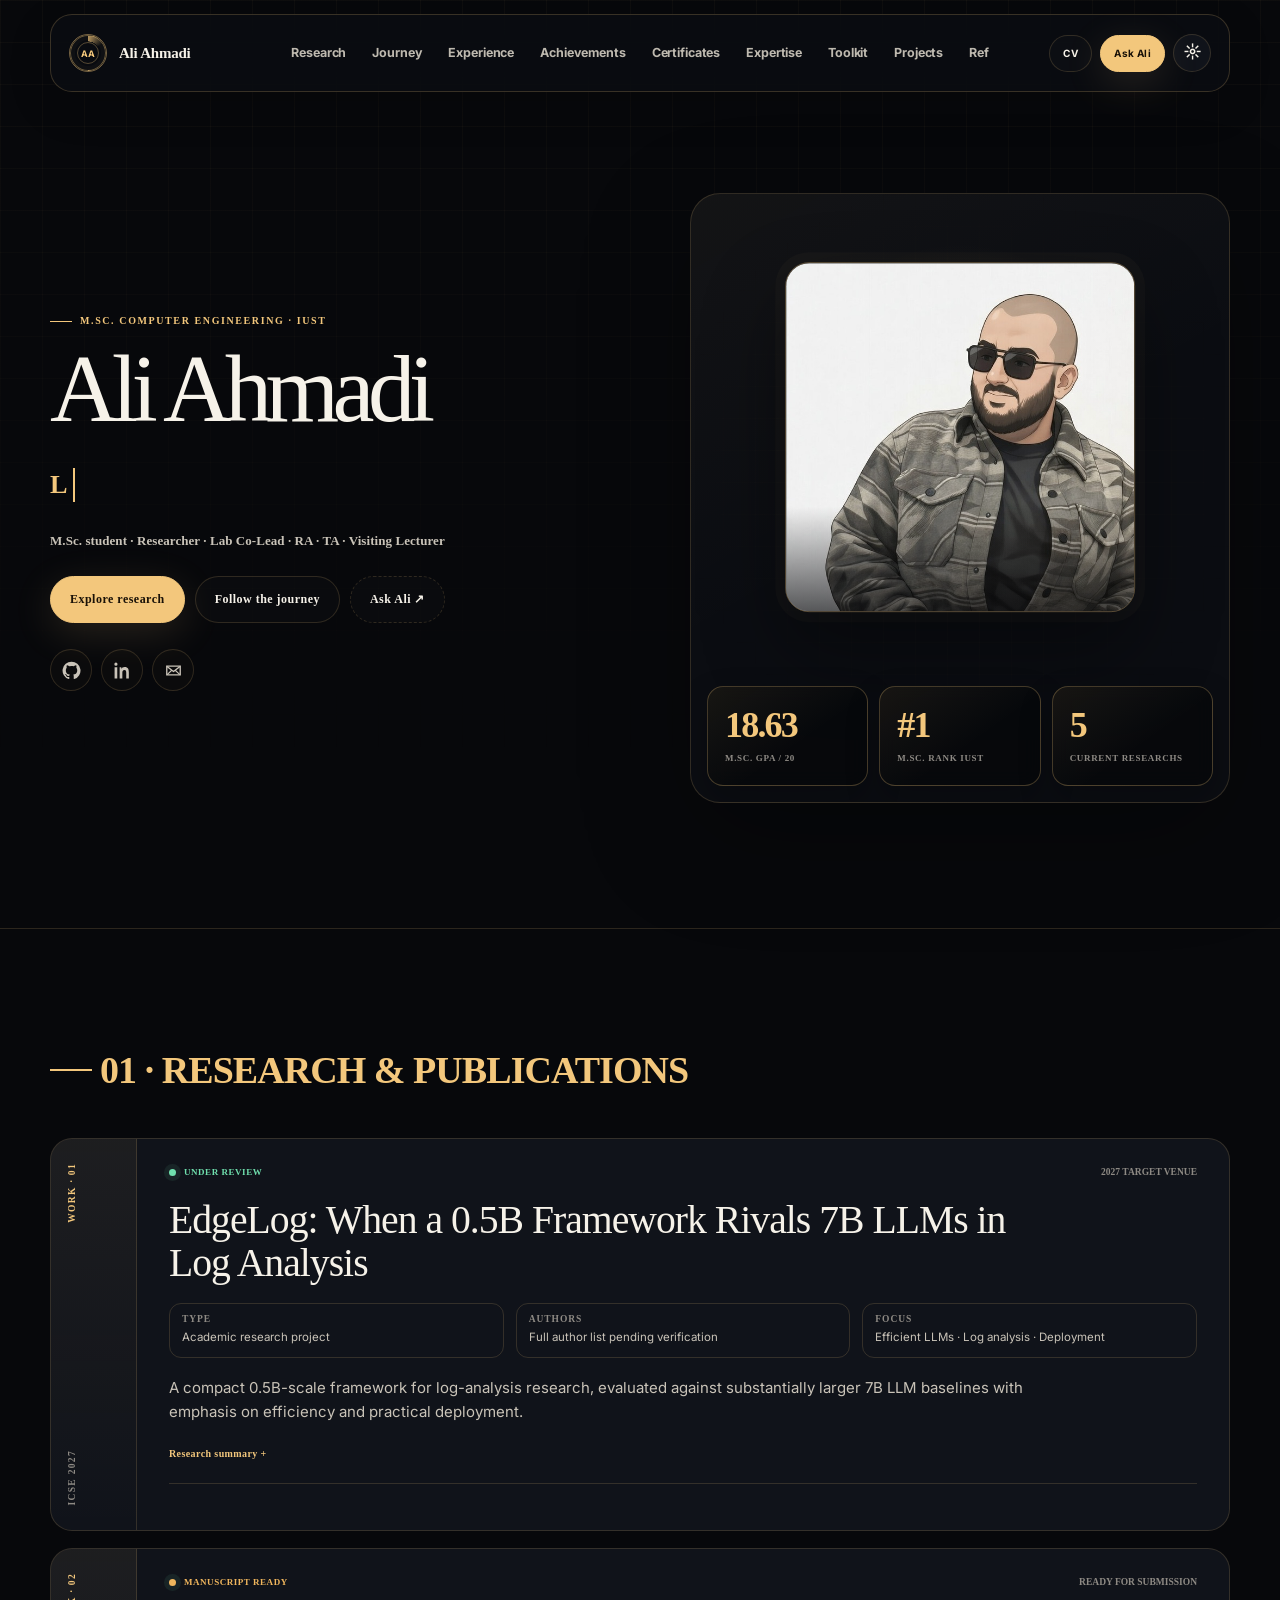
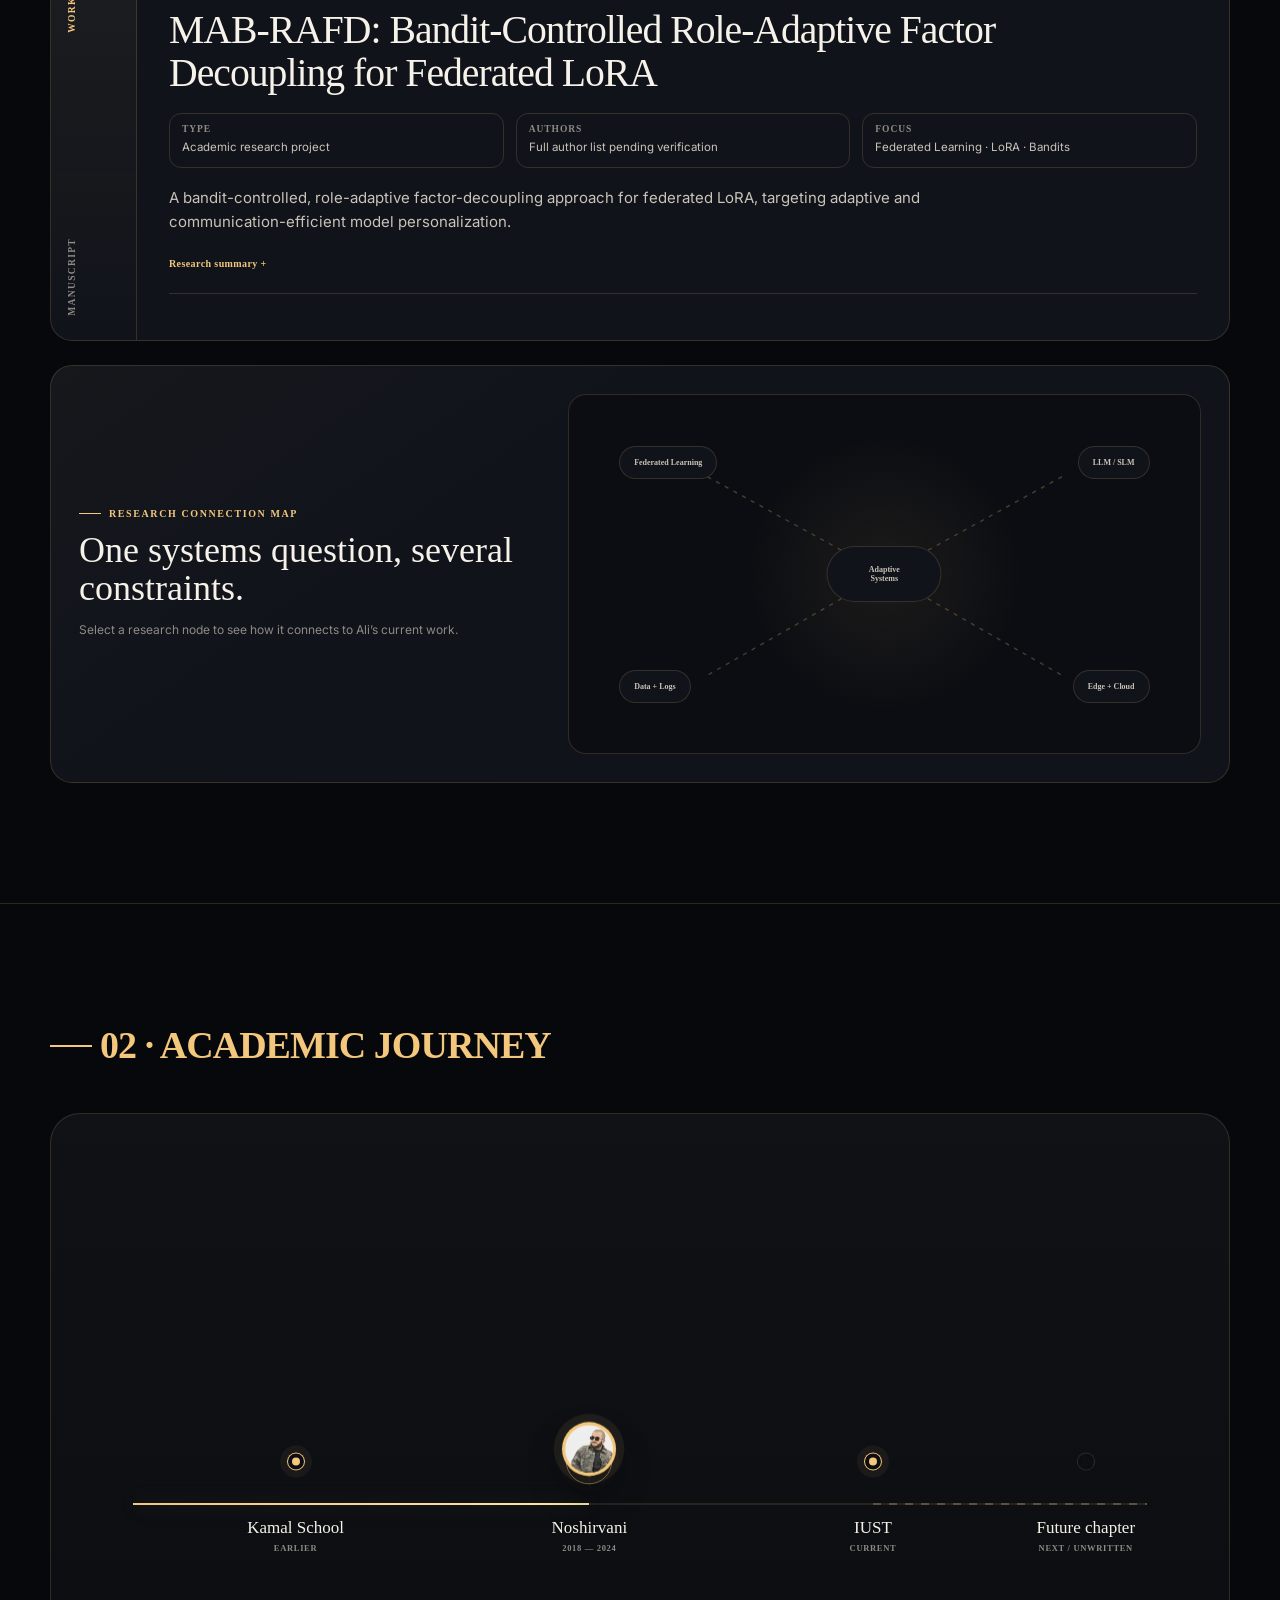
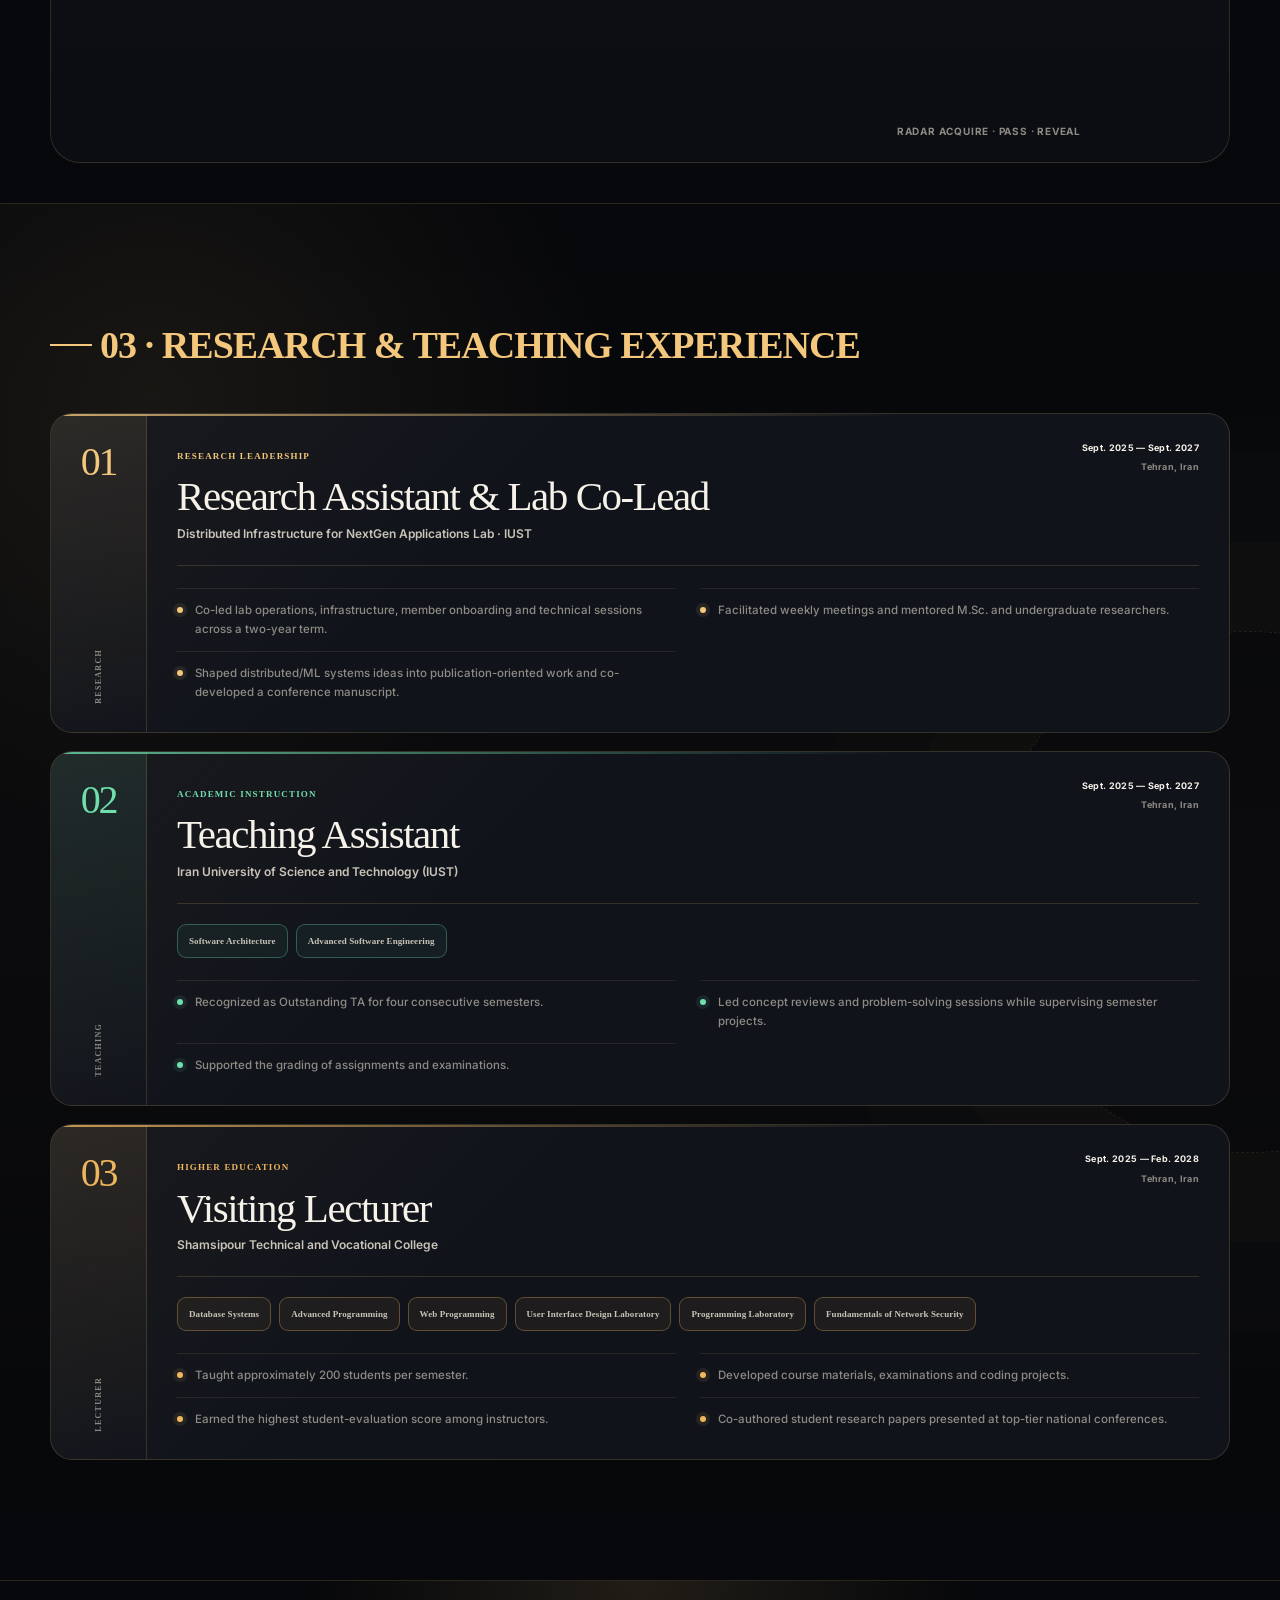
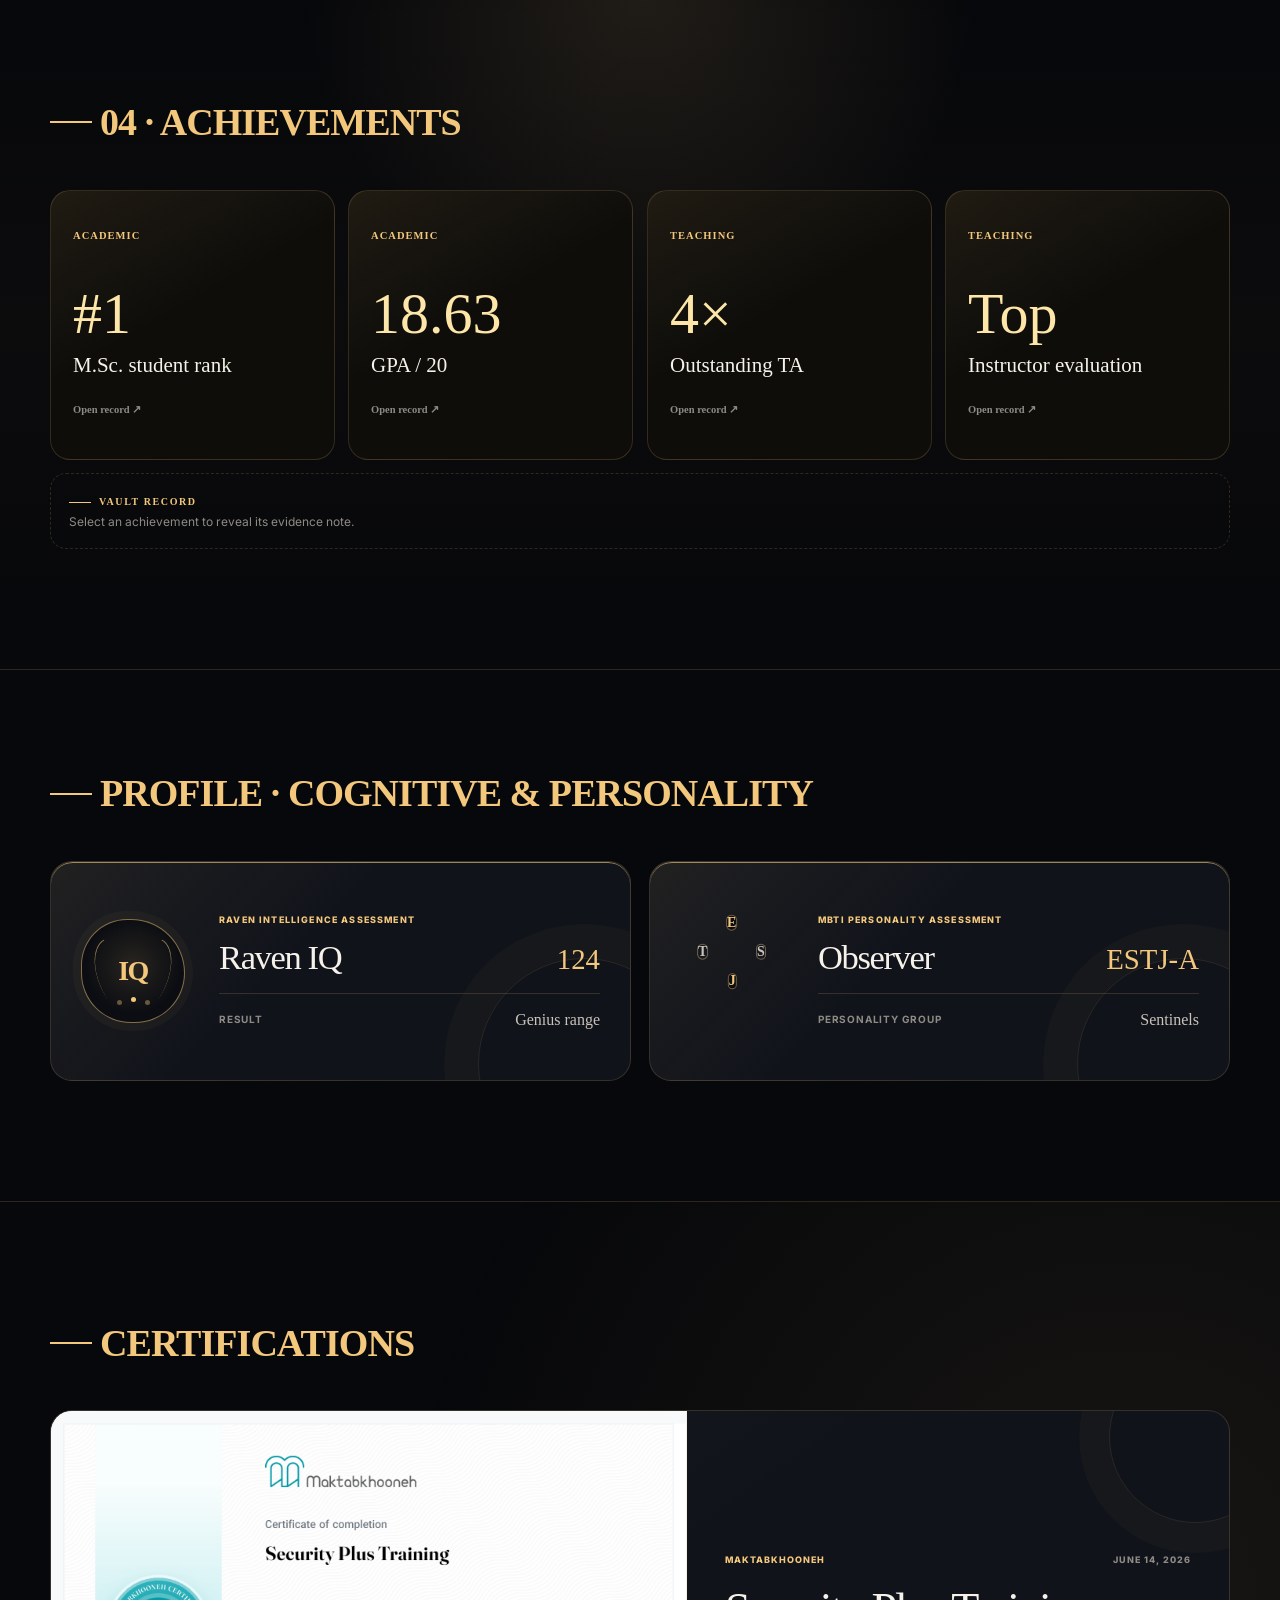
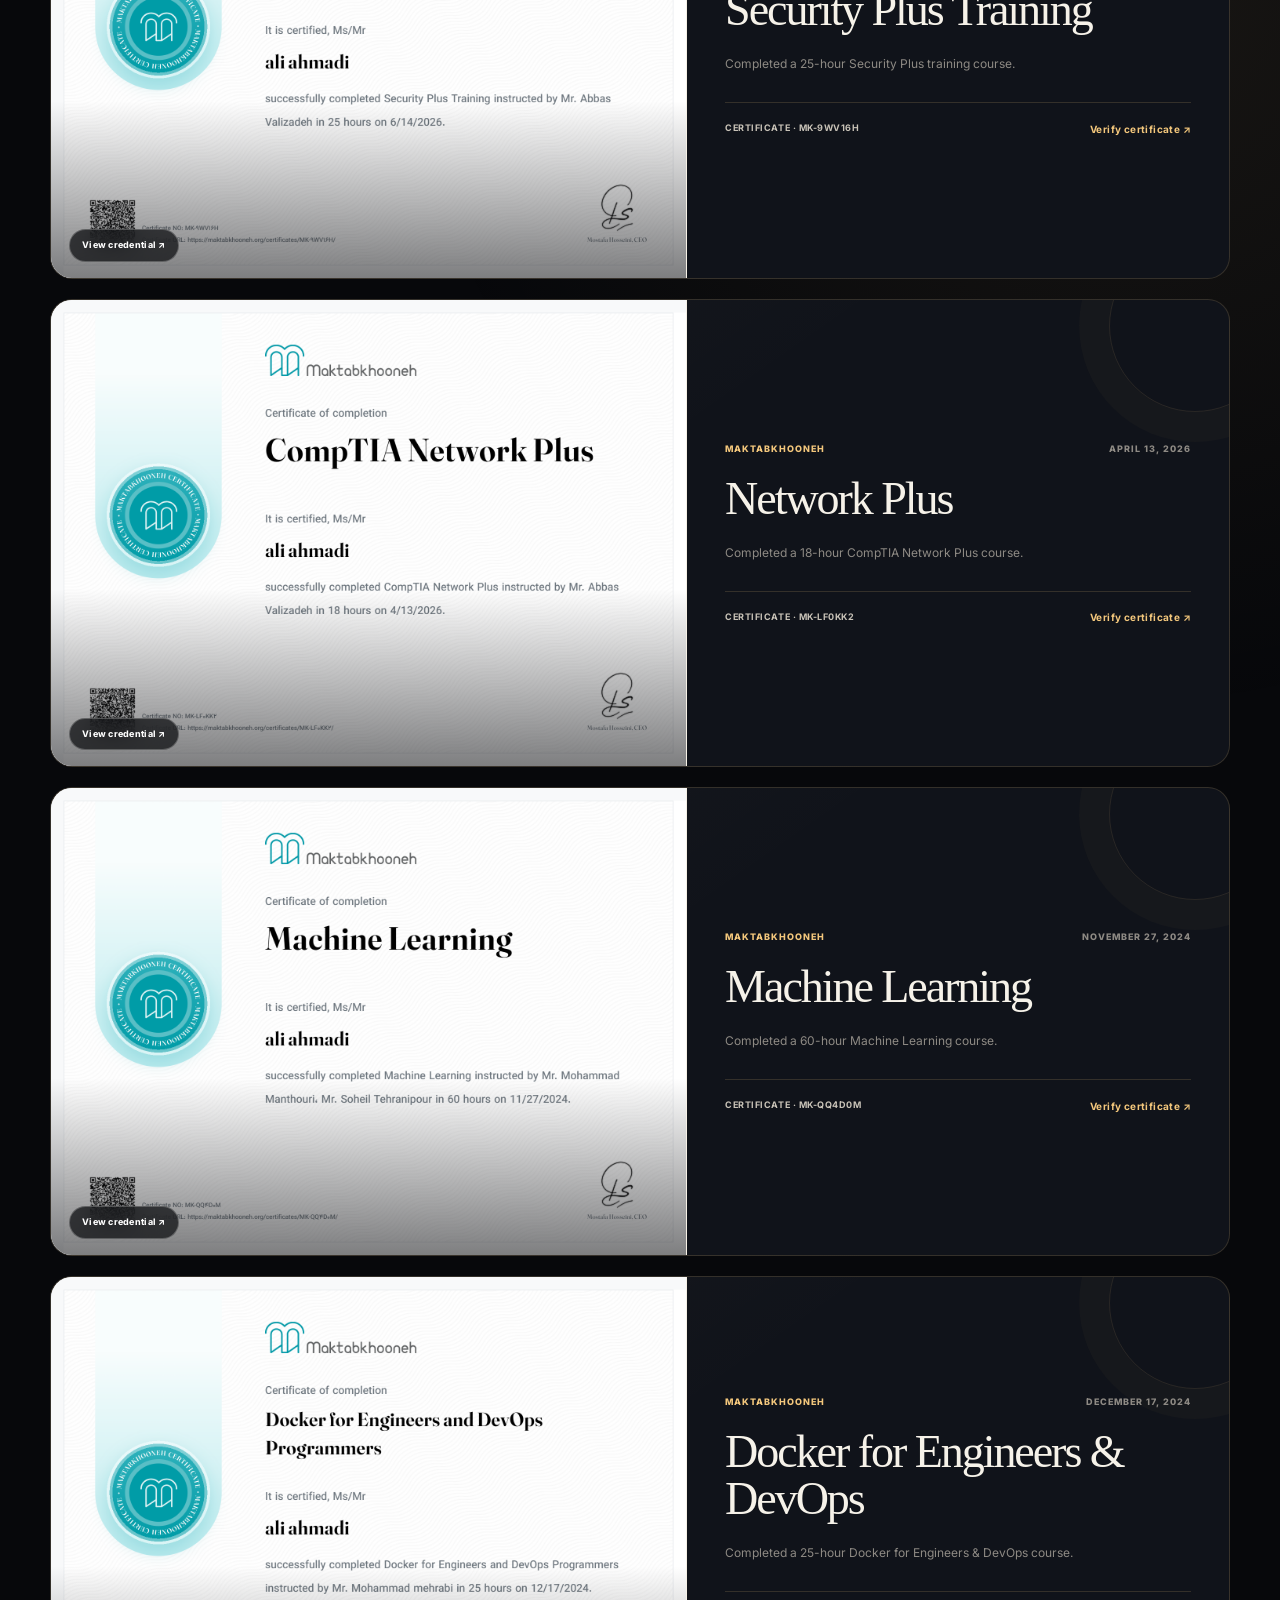
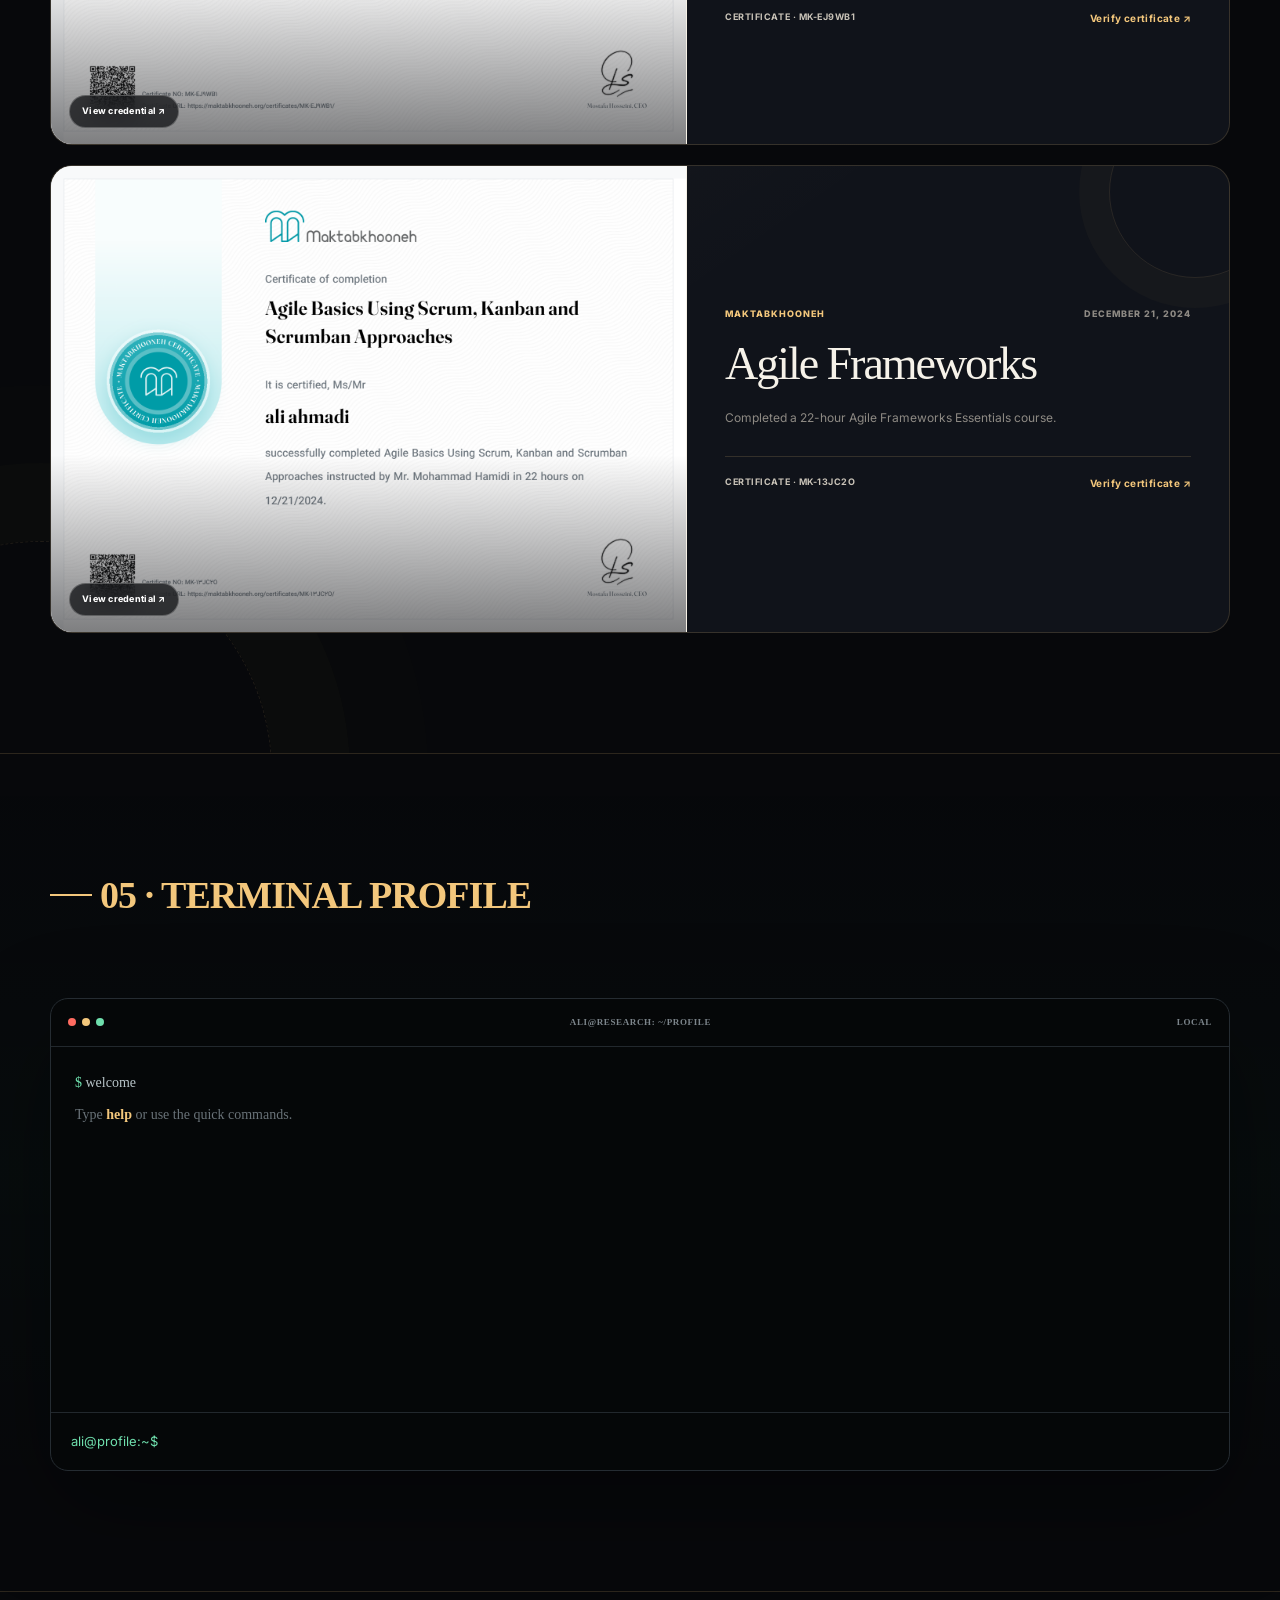
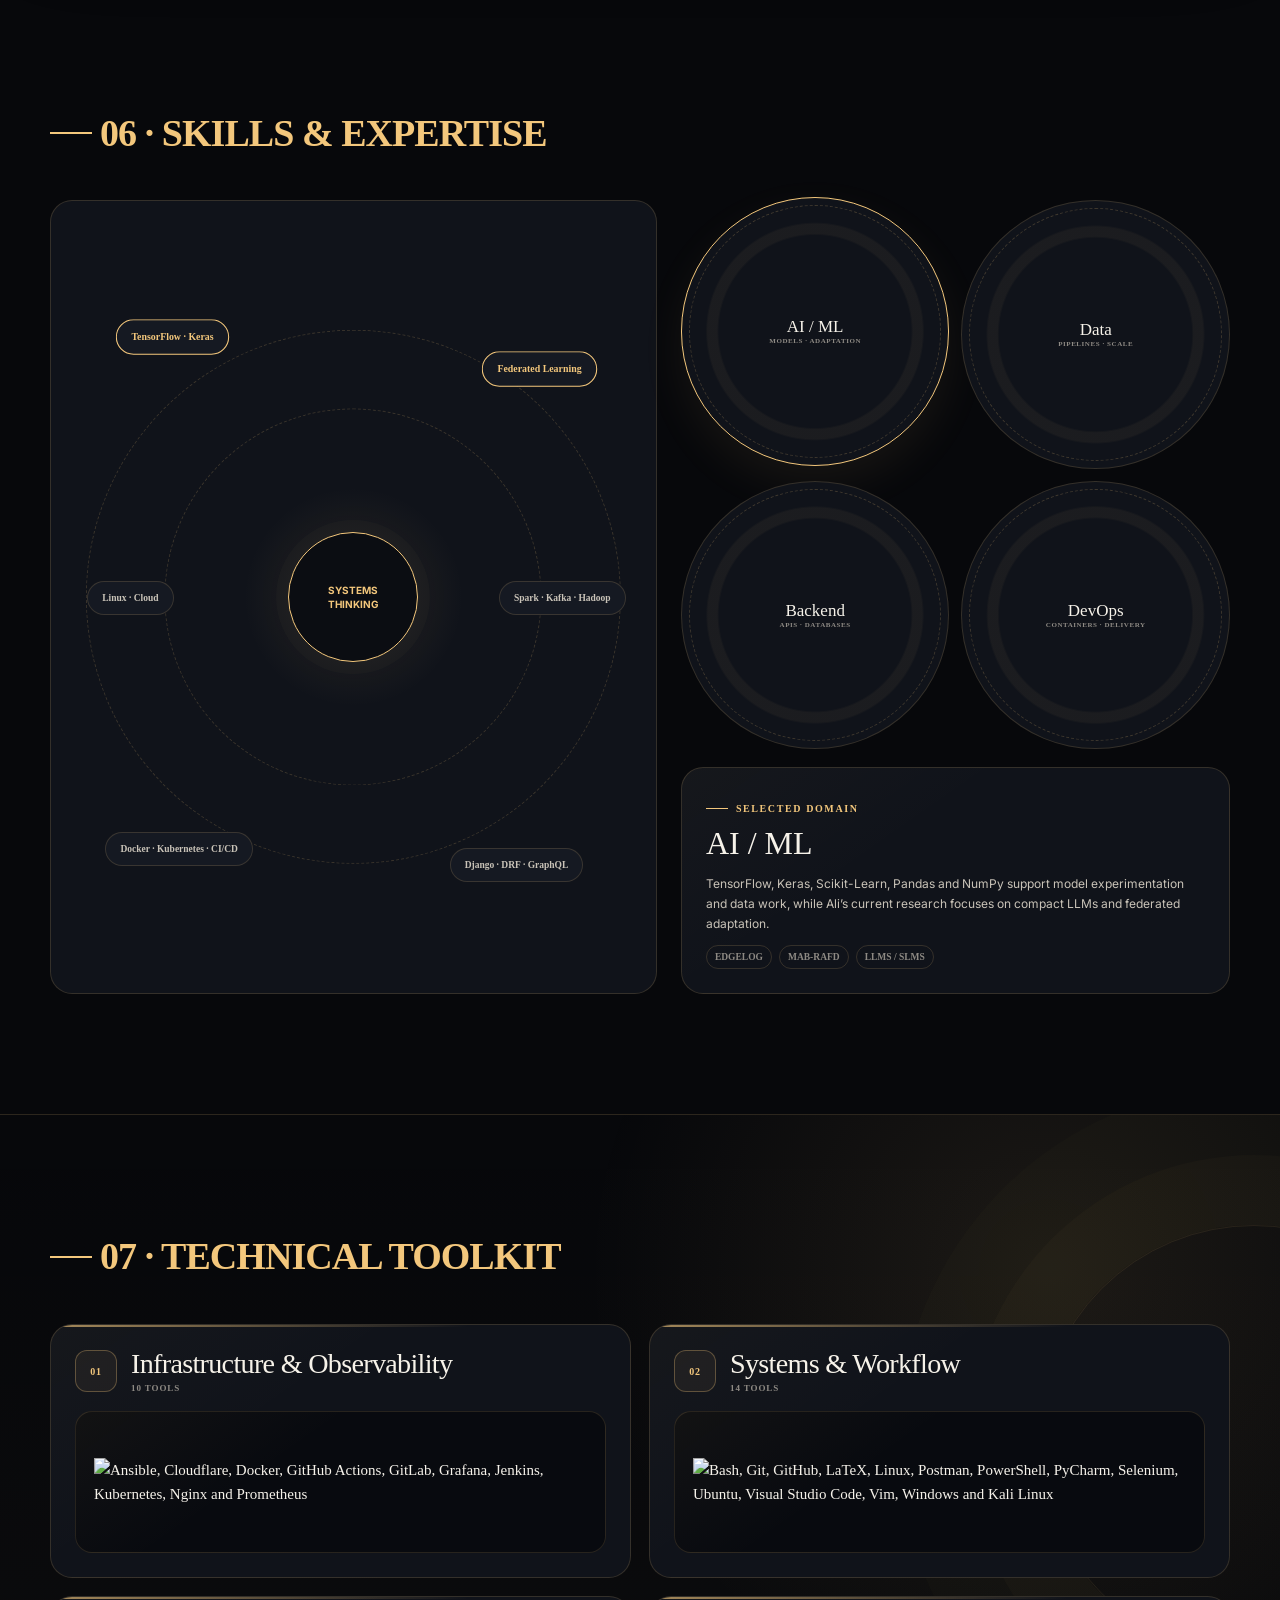
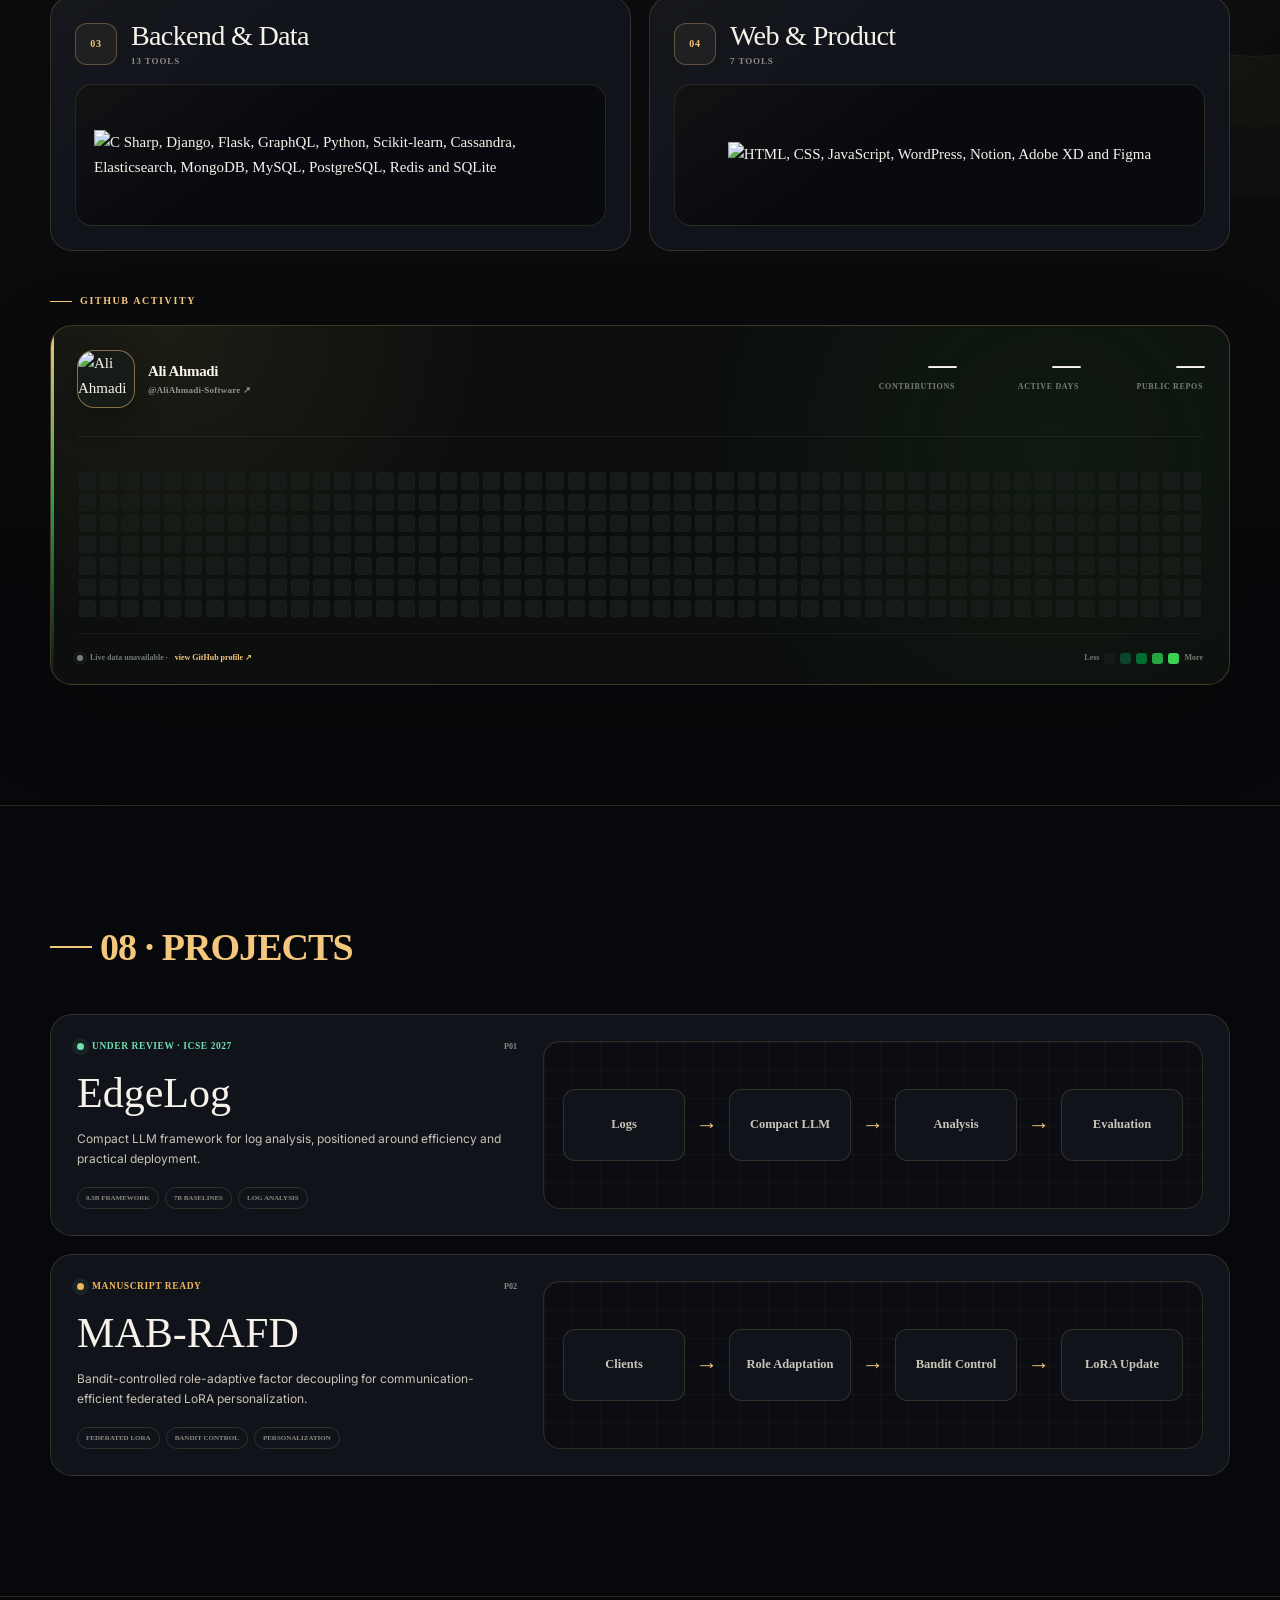
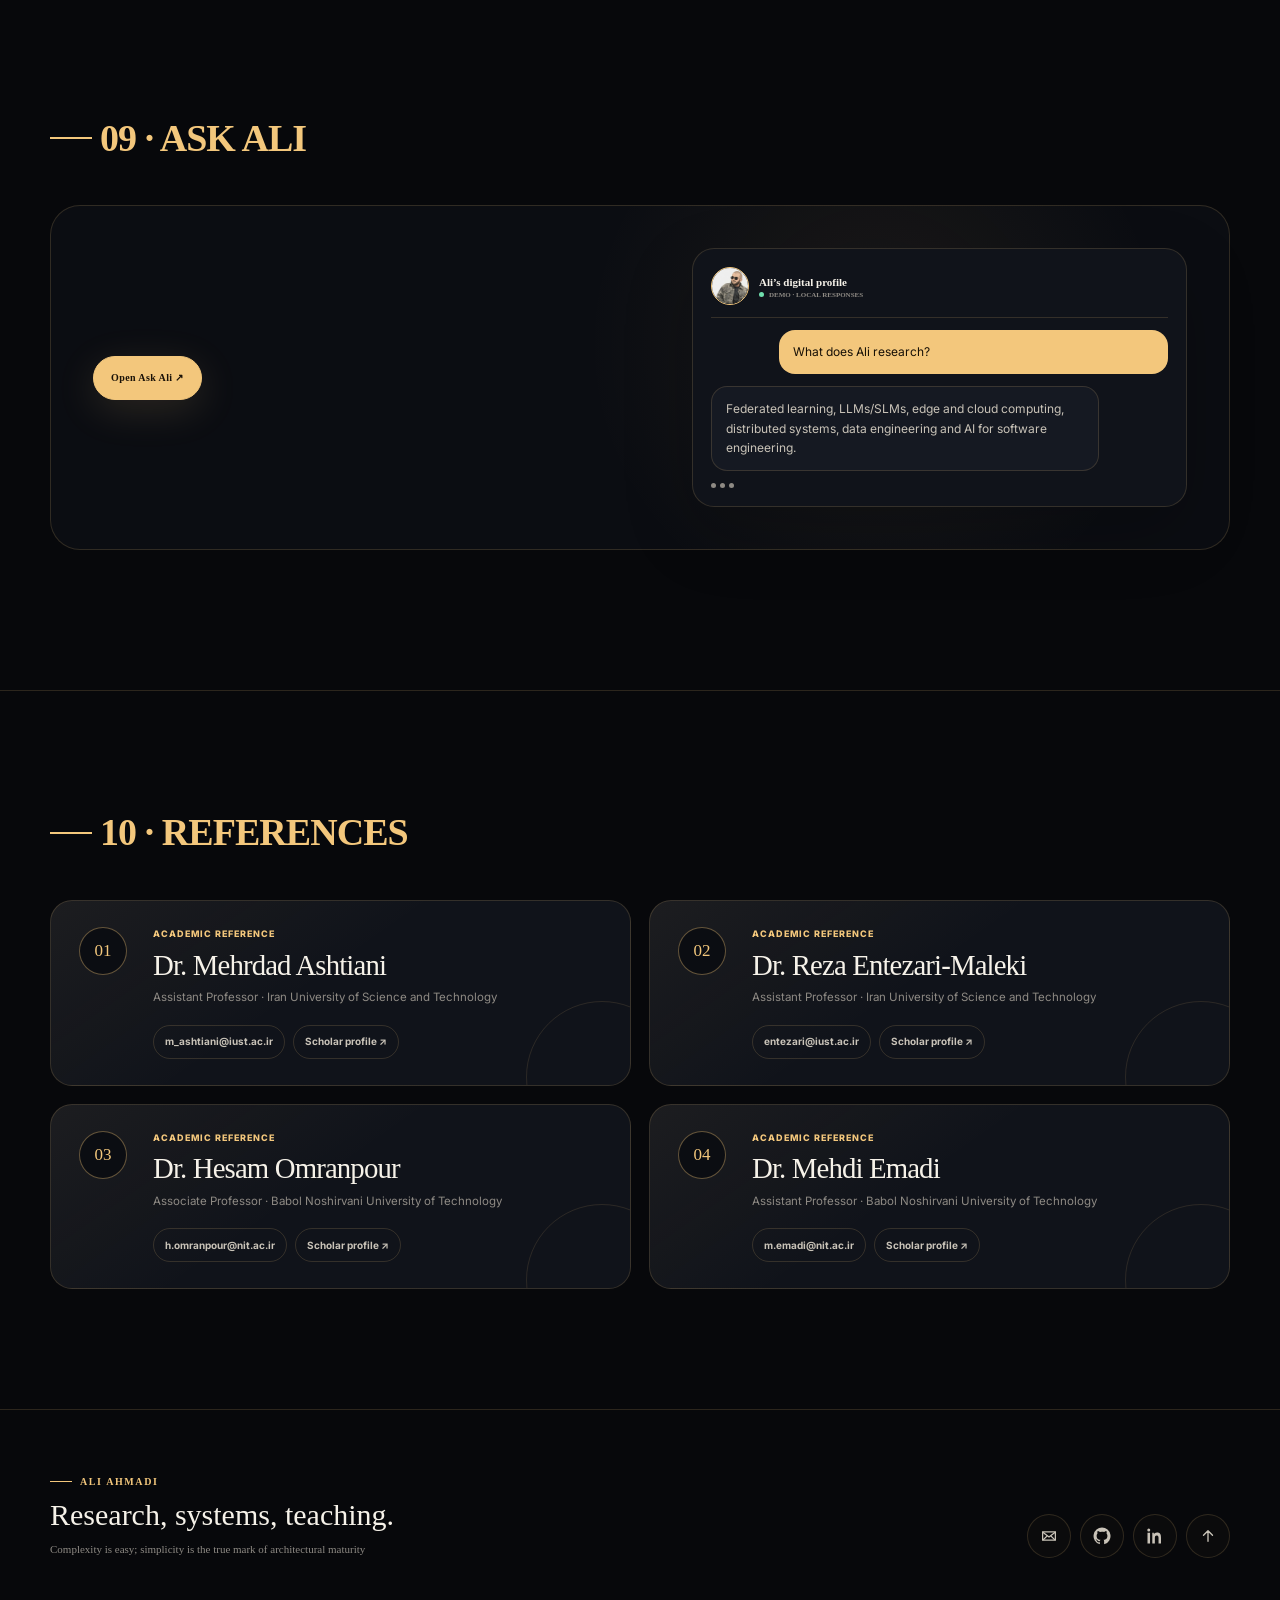
==== commit 48636c19: "Add Certifications" ====
--- a/index.html
+++ b/index.html
@@ -21,7 +21,7 @@
 <span aria-hidden="true" class="brand-mark radar-logo"><span>AA</span></span>
 <span class="brand-copy"><strong>Ali Ahmadi</strong></span>
 </a>
-<nav aria-label="Primary navigation" class="nav-links"><a href="#research">Research</a><a href="#journey">Journey</a><a href="#experience">Experience</a><a href="#achievements">Achievements</a><a href="#skills">Expertise</a><a href="#toolkit">Toolkit</a><a href="#projects">Projects</a><a href="#references">Ref</a></nav>
+<nav aria-label="Primary navigation" class="nav-links"><a href="#research">Research</a><a href="#journey">Journey</a><a href="#experience">Experience</a><a href="#achievements">Achievements</a><a href="#certifications">Certificates</a><a href="#skills">Expertise</a><a href="#toolkit">Toolkit</a><a href="#projects">Projects</a><a href="#references">Ref</a></nav>
 <div class="nav-actions">
 <a class="button compact sound magnetic" download="" href="assets/Ali_Ahmadi_CV.pdf">CV</a>
 <a class="button compact primary sound magnetic" href="ask.html">Ask Ali</a>
@@ -29,7 +29,7 @@
 <button aria-controls="mobileNav" aria-expanded="false" aria-label="Open section navigation" class="icon-button sound mobile-nav-btn" id="mobileNavBtn">☰</button>
 </div>
 </div>
-<nav aria-hidden="true" aria-label="Mobile section navigation" class="mobile-nav" id="mobileNav"><a href="#research">01 Research</a><a href="#journey">02 Journey</a><a href="#experience">03 Experience</a><a href="#achievements">04 Achievements</a><a href="#skills">06 Expertise</a><a href="#toolkit">07 Toolkit</a><a href="#projects">08 Projects</a><a href="ask.html">09 Ask Ali ↗</a><a href="#references">10 Ref</a></nav>
+<nav aria-hidden="true" aria-label="Mobile section navigation" class="mobile-nav" id="mobileNav"><a href="#research">01 Research</a><a href="#journey">02 Journey</a><a href="#experience">03 Experience</a><a href="#achievements">04 Achievements</a><a href="#certifications">05 Certificates</a><a href="#skills">06 Expertise</a><a href="#toolkit">07 Toolkit</a><a href="#projects">08 Projects</a><a href="ask.html">09 Ask Ali ↗</a><a href="#references">10 Ref</a></nav>
 </header>
 </div>
 <main id="main">
@@ -199,6 +199,72 @@
 </article>
 </div>
 </div>
+</section><section aria-labelledby="certificationsTitle" class="section certification-section" id="certifications">
+<div class="shell">
+<div class="section-heading reveal"><span class="eyebrow section-title" id="certificationsTitle">Certifications</span></div>
+<!-- Duplicate a certification-card to add another item. Keep data-issued in YYYY-MM-DD format; app.js sorts the cards newest first. -->
+<div class="certification-grid" id="certificationGrid">
+<article class="certification-card card reveal" data-issued="2026-06-14">
+<a aria-label="View Security Plus Training credential" class="certification-media sound" href="https://maktabkhooneh.org/certificates/MK-9WV16H/" rel="noreferrer" target="_blank">
+<img alt="Security Plus Training certificate issued to Ali Ahmadi by Maktabkhooneh" decoding="async" loading="lazy" src="assets/certificates/security-plus-training.png"/>
+<span>View credential ↗</span>
+</a>
+<div class="certification-copy">
+<div class="certification-meta"><span>Maktabkhooneh</span><time datetime="2026-06-14">June 14, 2026</time></div>
+<h3>Security Plus Training</h3>
+<p>Completed a 25-hour Security Plus training course.</p>
+<div class="certification-footer"><span>Certificate · MK-9WV16H</span><a class="text-button sound" href="https://maktabkhooneh.org/certificates/MK-9WV16H/" rel="noreferrer" target="_blank">Verify certificate ↗</a></div>
+</div>
+<article class="certification-card card reveal" data-issued="2026-06-14">
+<a aria-label="View CompTIA Network Plus credential" class="certification-media sound" href="https://www.maktabkhooneh.org/certificates/MK-LF0KK2/" rel="noreferrer" target="_blank">
+<img alt="CompTIA Network Plus certificate issued to Ali Ahmadi by Maktabkhooneh" decoding="async" loading="lazy" src="assets/certificates/Network-Plus.png"/>
+<span>View credential ↗</span>
+</a>
+<div class="certification-copy">
+<div class="certification-meta"><span>Maktabkhooneh</span><time datetime="2026-06-14">April 13, 2026</time></div>
+<h3>Network Plus</h3>
+<p>Completed a 18-hour CompTIA Network Plus course.</p>
+<div class="certification-footer"><span>Certificate · MK-LF0KK2</span><a class="text-button sound" href="https://www.maktabkhooneh.org/certificates/MK-LF0KK2/" rel="noreferrer" target="_blank">Verify certificate ↗</a></div>
+</div>
+</article>
+<article class="certification-card card reveal" data-issued="2026-06-14">
+<a aria-label="View Machine Learning credential" class="certification-media sound" href="https://maktabkhooneh.org/certificates/MK-QQ4D0M/" rel="noreferrer" target="_blank">
+<img alt="Machine Learning certificate issued to Ali Ahmadi by Maktabkhooneh" decoding="async" loading="lazy" src="assets/certificates/Machine-Learning.png"/>
+<span>View credential ↗</span>
+</a>
+<div class="certification-copy">
+<div class="certification-meta"><span>Maktabkhooneh</span><time datetime="2026-06-14">November 27, 2024</time></div>
+<h3>Machine Learning</h3>
+<p>Completed a 60-hour Machine Learning course.</p>
+<div class="certification-footer"><span>Certificate · MK-QQ4D0M</span><a class="text-button sound" href="https://maktabkhooneh.org/certificates/MK-QQ4D0M/" rel="noreferrer" target="_blank">Verify certificate ↗</a></div>
+</div>
+</article>
+<article class="certification-card card reveal" data-issued="2026-06-14">
+<a aria-label="View Docker for Engineers & DevOps credential" class="certification-media sound" href="https://maktabkhooneh.org/certificates/MK-EJ9WB1/" rel="noreferrer" target="_blank">
+<img alt="Docker for Engineers & DevOps certificate issued to Ali Ahmadi by Maktabkhooneh" decoding="async" loading="lazy" src="assets/certificates/Docker-Maktabkhooneh.png"/>
+<span>View credential ↗</span>
+</a>
+<div class="certification-copy">
+<div class="certification-meta"><span>Maktabkhooneh</span><time datetime="2026-06-14">December 17, 2024</time></div>
+<h3>Docker for Engineers & DevOps</h3>
+<p>Completed a 25-hour Docker for Engineers & DevOps course.</p>
+<div class="certification-footer"><span>Certificate · MK-EJ9WB1</span><a class="text-button sound" href="https://maktabkhooneh.org/certificates/MK-EJ9WB1/" rel="noreferrer" target="_blank">Verify certificate ↗</a></div>
+</div>
+</article>
+<article class="certification-card card reveal" data-issued="2026-06-14">
+<a aria-label="View Agile Frameworks Essentials credential" class="certification-media sound" href="https://maktabkhooneh.org/certificates/MK-13JC2O/" rel="noreferrer" target="_blank">
+<img alt="Agile Frameworks Essentials certificate issued to Ali Ahmadi by Maktabkhooneh" decoding="async" loading="lazy" src="assets/certificates/Agile-Scrum.png"/>
+<span>View credential ↗</span>
+</a>
+<div class="certification-copy">
+<div class="certification-meta"><span>Maktabkhooneh</span><time datetime="2026-06-14">December 21, 2024</time></div>
+<h3>Agile Frameworks</h3>
+<p>Completed a 22-hour Agile Frameworks Essentials course.</p>
+<div class="certification-footer"><span>Certificate · MK-13JC2O</span><a class="text-button sound" href="https://maktabkhooneh.org/certificates/MK-13JC2O/" rel="noreferrer" target="_blank">Verify certificate ↗</a></div>
+</div>
+</article>
+</div>
+</div>
 </section><section class="section terminal-section" id="terminal">
 <div class="shell">
 <div class="section-heading reveal"><span class="eyebrow section-title">05 · Terminal profile</span></div>
--- a/styles.css
+++ b/styles.css
@@ -715,3 +715,38 @@
   .assessment-result{align-items:flex-start;flex-direction:column;gap:5px;margin-top:12px}
   .assessment-result b{font-size:15px}
 }
+
+/* Date-sorted certifications */
+.certification-section{position:relative;overflow:hidden;background:radial-gradient(circle at 88% 14%,rgba(var(--accent-rgb),.075),transparent 28%)}
+.certification-section:before{content:"";position:absolute;left:-190px;bottom:-250px;width:460px;aspect-ratio:1;border:1px dashed rgba(var(--accent-rgb),.1);border-radius:50%;box-shadow:0 0 0 78px rgba(var(--accent-rgb),.012),0 0 0 156px rgba(var(--accent-rgb),.008);pointer-events:none}
+.certification-grid{position:relative;display:grid;gap:20px}
+.certification-card{min-height:350px;display:grid;grid-template-columns:minmax(0,1.08fr) minmax(330px,.92fr);overflow:hidden;background:linear-gradient(145deg,rgba(var(--accent-rgb),.045),transparent 46%),var(--surface);transition:border-color .25s,box-shadow .25s,transform .25s}
+.certification-card:hover{border-color:rgba(var(--accent-rgb),.42);box-shadow:0 28px 80px rgba(0,0,0,.2);transform:translateY(-2px)}
+.certification-media{position:relative;min-width:0;display:block;overflow:hidden;border-right:1px solid var(--line);background:#f7f9fa}
+.certification-media:after{content:"";position:absolute;inset:auto 0 0;height:38%;background:linear-gradient(to top,rgba(7,8,11,.72),transparent);opacity:.72;transition:opacity .25s;pointer-events:none}
+.certification-media img{display:block;width:100%;height:100%;object-fit:contain;transition:transform .45s cubic-bezier(.22,1,.36,1)}
+.certification-media>span{position:absolute;z-index:2;left:18px;bottom:16px;padding:8px 12px;border:1px solid rgba(255,255,255,.24);border-radius:999px;background:rgba(7,8,11,.7);backdrop-filter:blur(12px);font-family:var(--secondary)!important;font-size:9px;font-weight:750;letter-spacing:.03em;color:#fff}
+.certification-media:hover img{transform:scale(1.018)}
+.certification-media:hover:after{opacity:.92}
+.certification-copy{position:relative;display:flex;flex-direction:column;justify-content:center;padding:38px}
+.certification-copy:after{content:"";position:absolute;right:-52px;top:-60px;width:170px;height:170px;border:1px solid rgba(var(--accent-rgb),.11);border-radius:50%;box-shadow:0 0 0 30px rgba(var(--accent-rgb),.022);pointer-events:none}
+.certification-meta{position:relative;z-index:1;display:flex;align-items:center;justify-content:space-between;gap:18px;margin-bottom:18px}
+.certification-meta span,.certification-meta time{font-family:var(--secondary)!important;font-size:9px;font-weight:800;letter-spacing:.11em;text-transform:uppercase}
+.certification-meta span{color:var(--accent)}
+.certification-meta time{color:var(--muted)}
+.certification-copy h3{position:relative;z-index:1;margin:0;font:500 clamp(31px,3.6vw,49px)/1.02 var(--primary);letter-spacing:-.045em;color:var(--text)}
+.certification-copy p{position:relative;z-index:1;margin:20px 0 28px;font-family:var(--secondary)!important;font-size:12px;line-height:1.75;color:var(--muted)}
+.certification-footer{position:relative;z-index:1;display:flex;align-items:center;justify-content:space-between;gap:16px;padding-top:18px;border-top:1px solid var(--line)}
+.certification-footer>span{font-family:var(--secondary)!important;font-size:9px;font-weight:700;letter-spacing:.06em;text-transform:uppercase;color:var(--soft)}
+.certification-footer .text-button{font-family:var(--secondary)!important;white-space:nowrap}
+
+@media(max-width:800px){
+  .certification-card{grid-template-columns:1fr}
+  .certification-media{aspect-ratio:1.36;border-right:0;border-bottom:1px solid var(--line)}
+  .certification-copy{padding:28px 24px}
+}
+@media(max-width:480px){
+  .certification-meta,.certification-footer{align-items:flex-start;flex-direction:column;gap:8px}
+  .certification-copy h3{font-size:31px}
+  .certification-copy p{margin:16px 0 22px}
+}
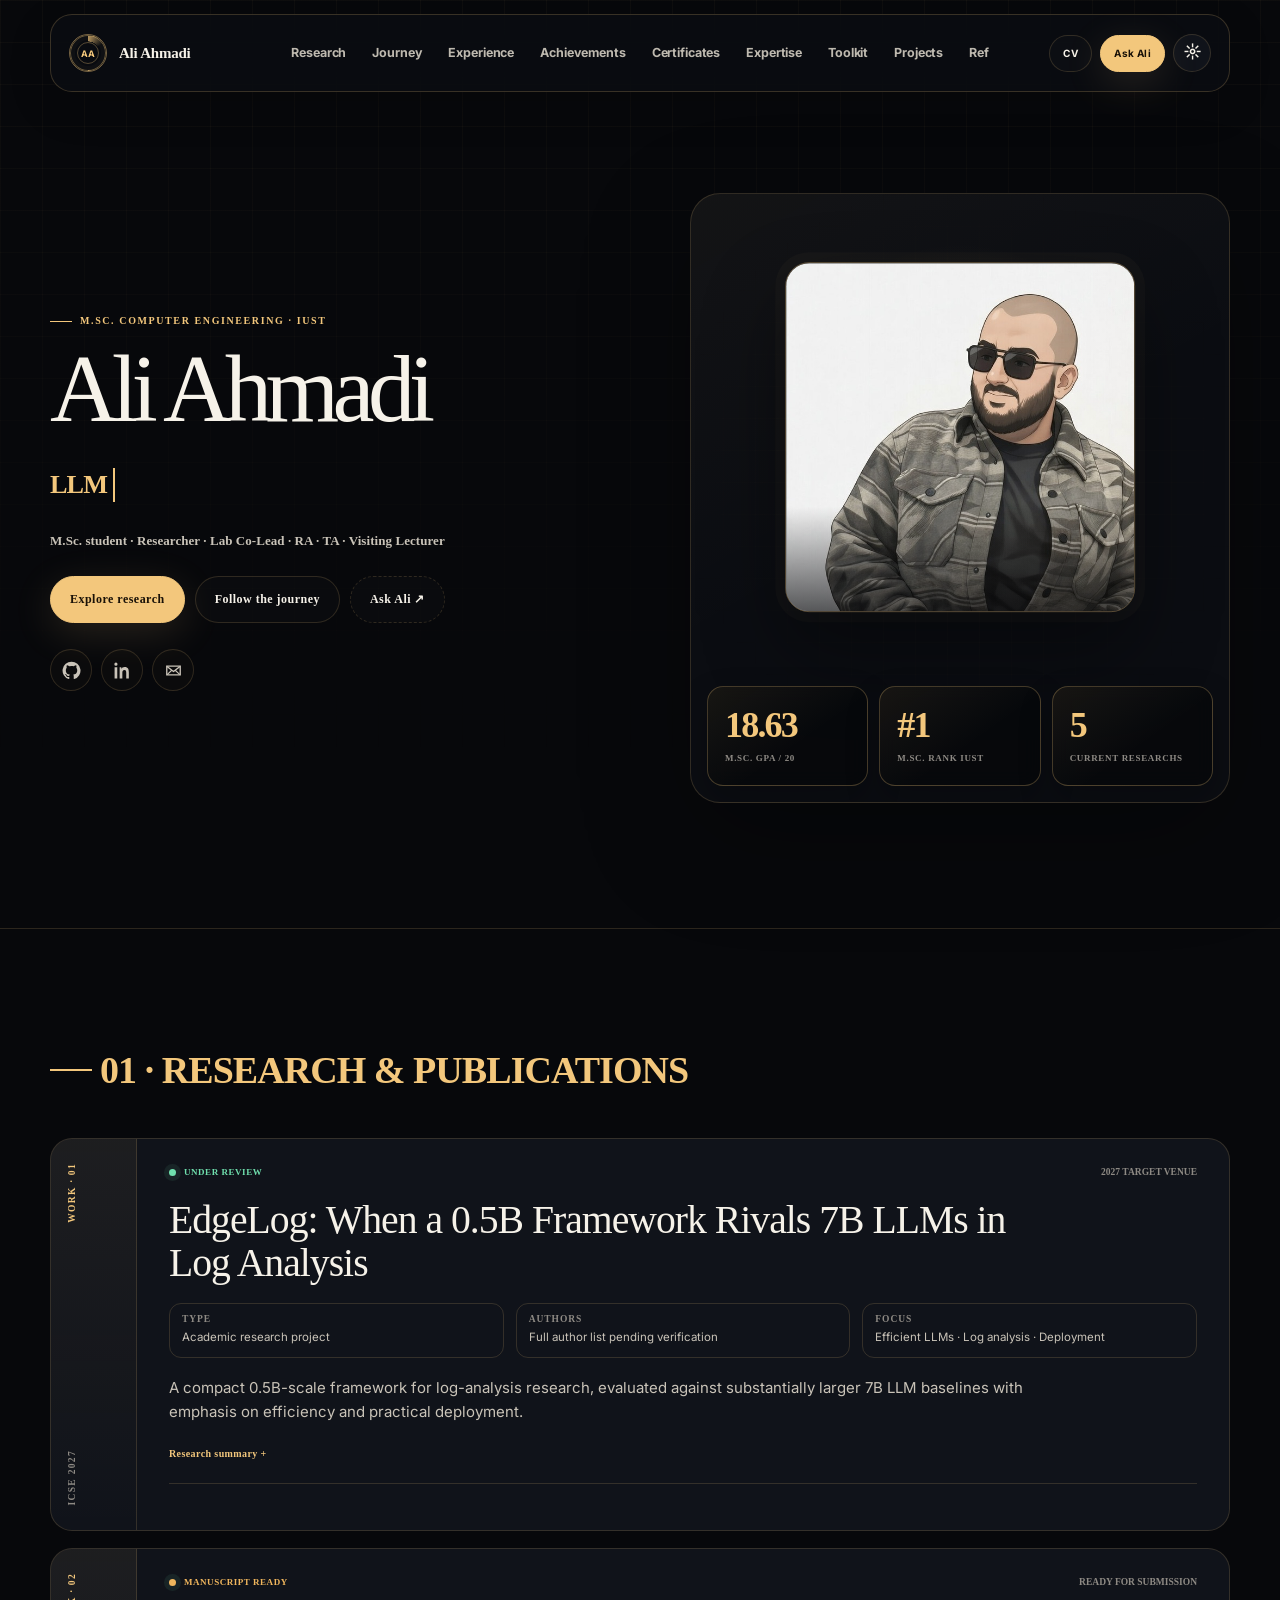
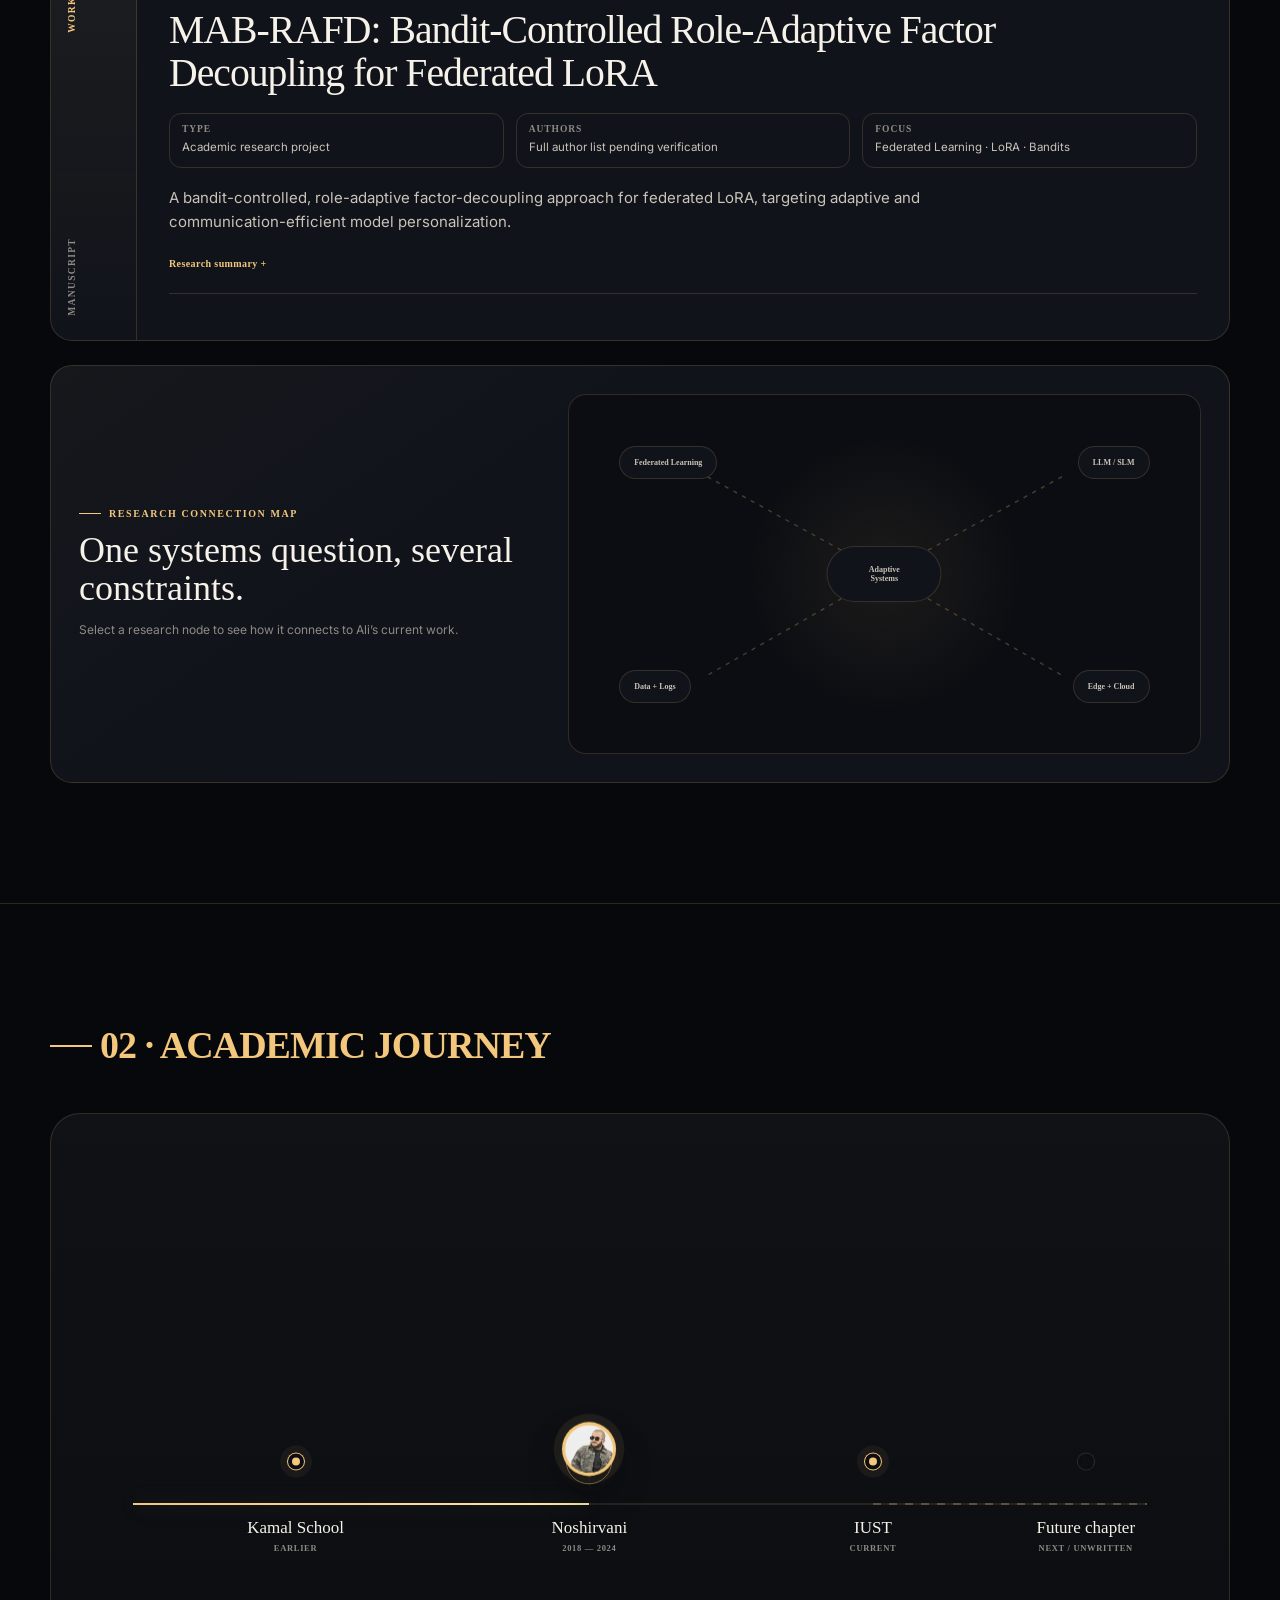
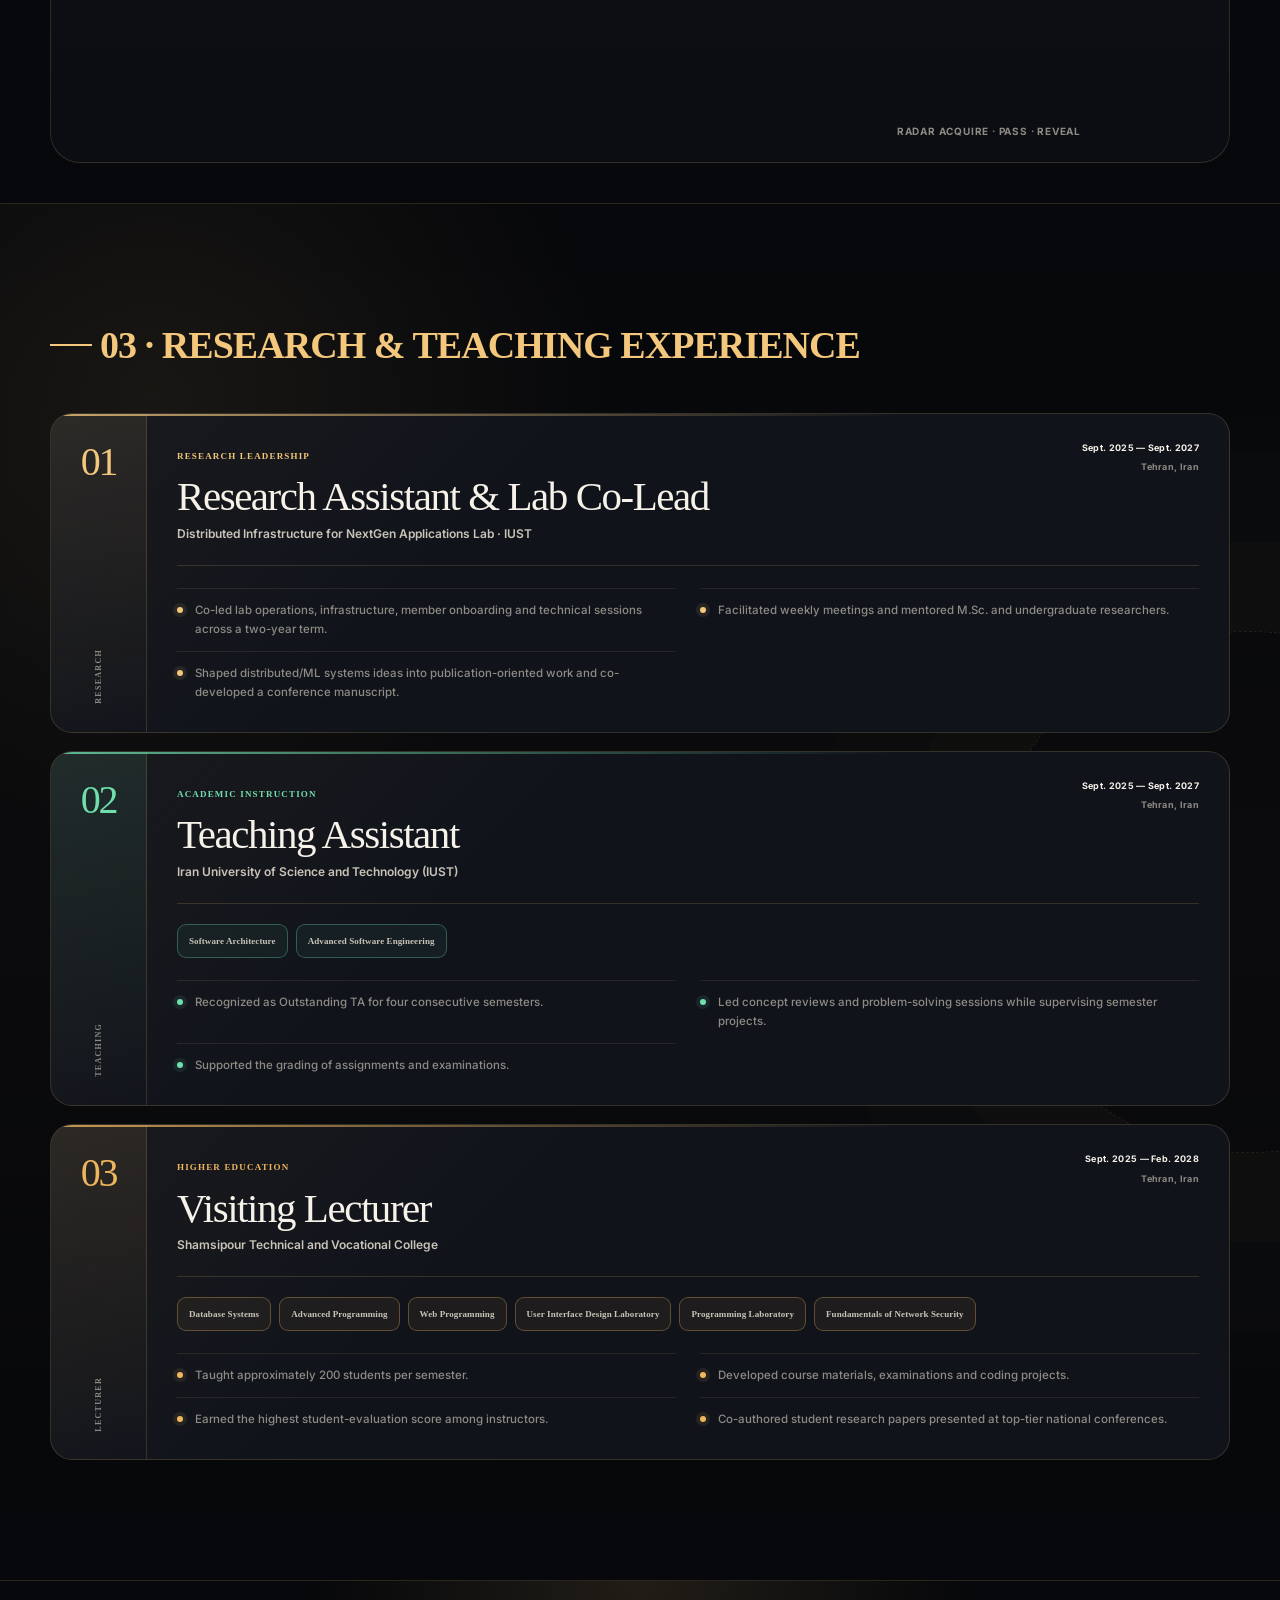
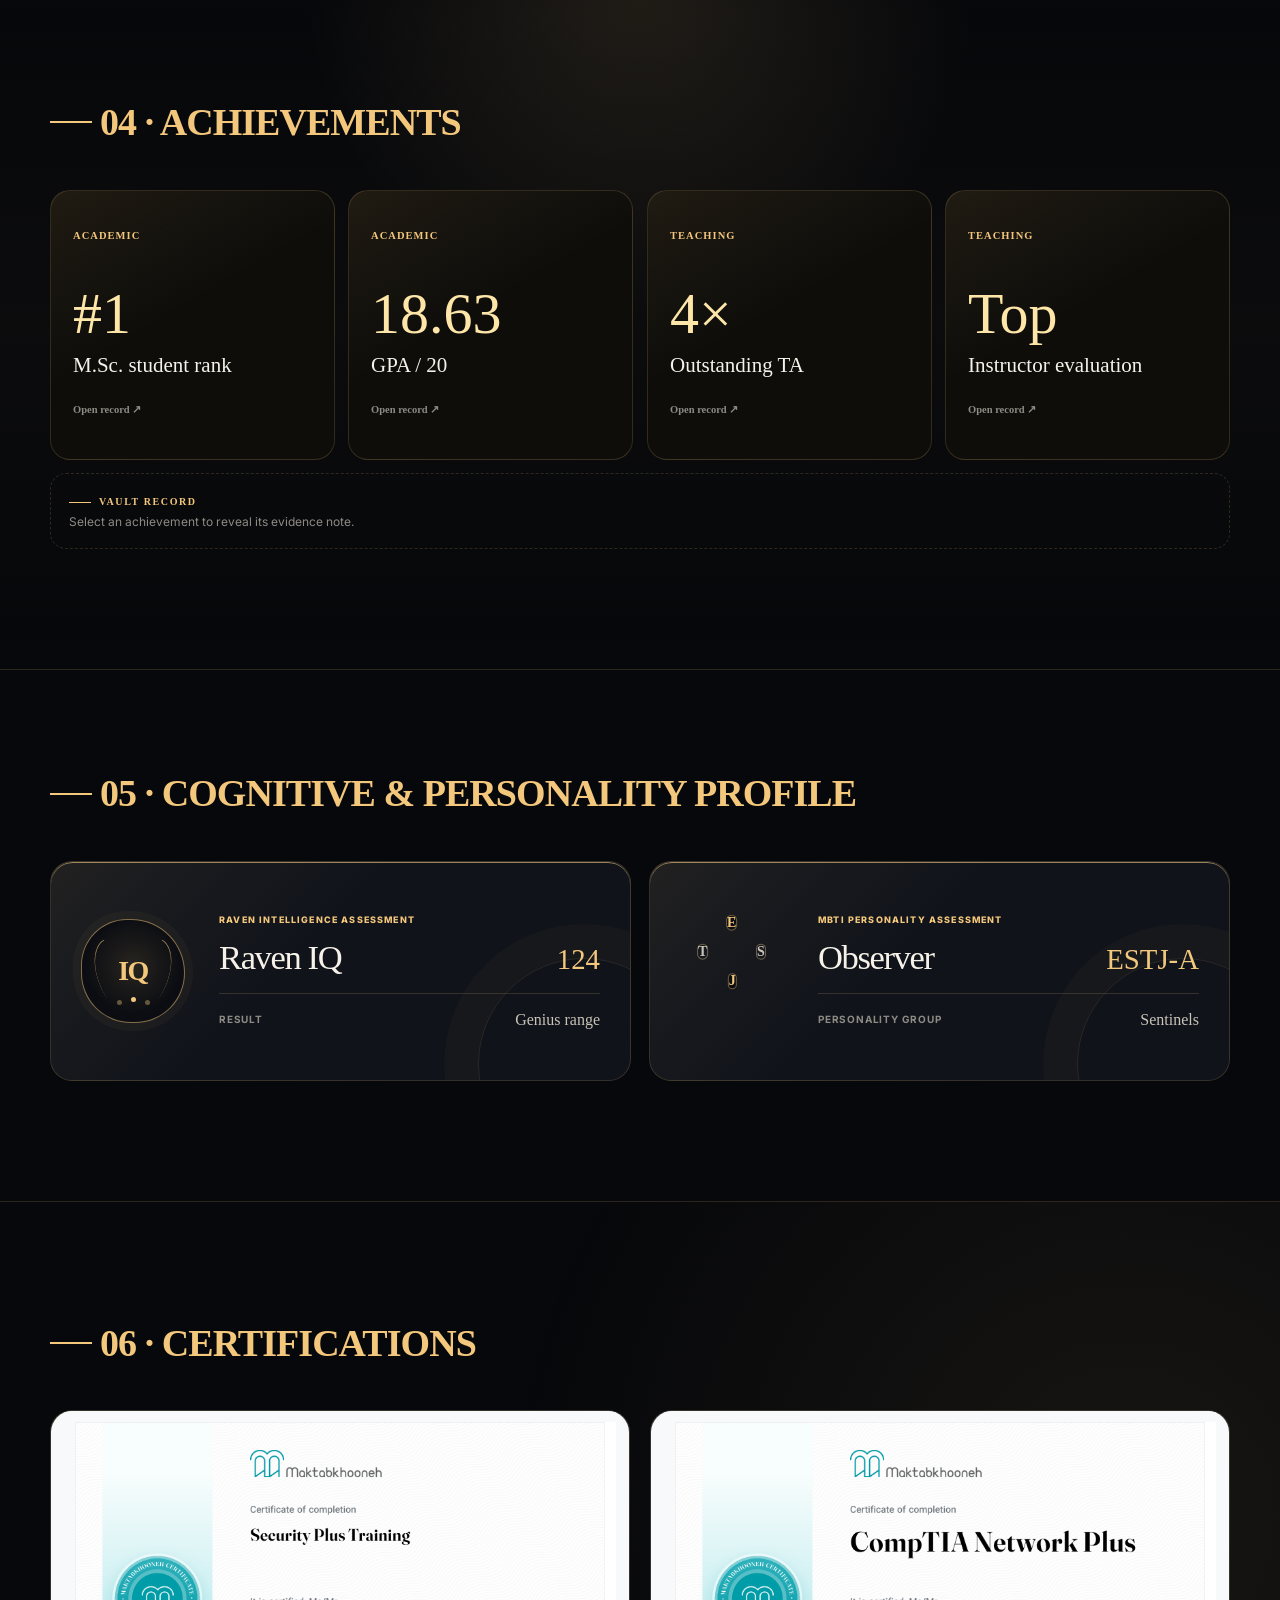
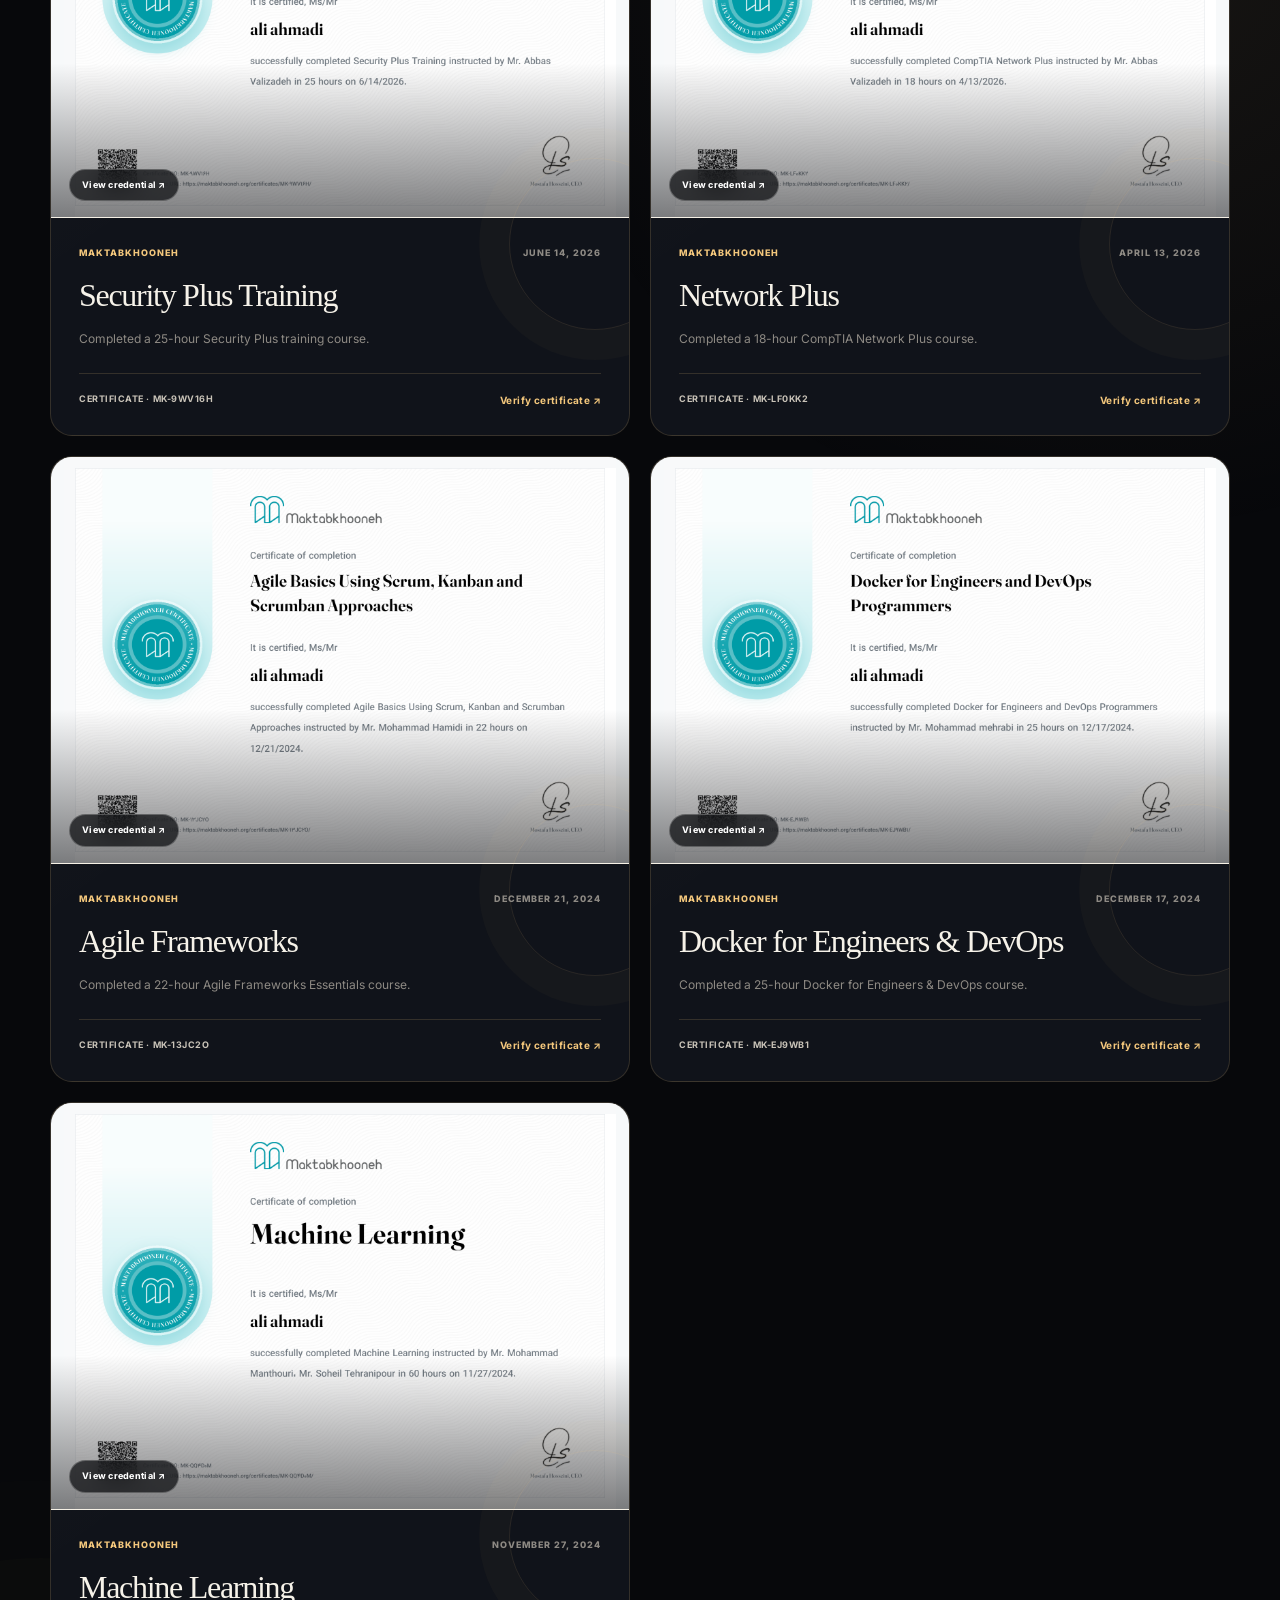
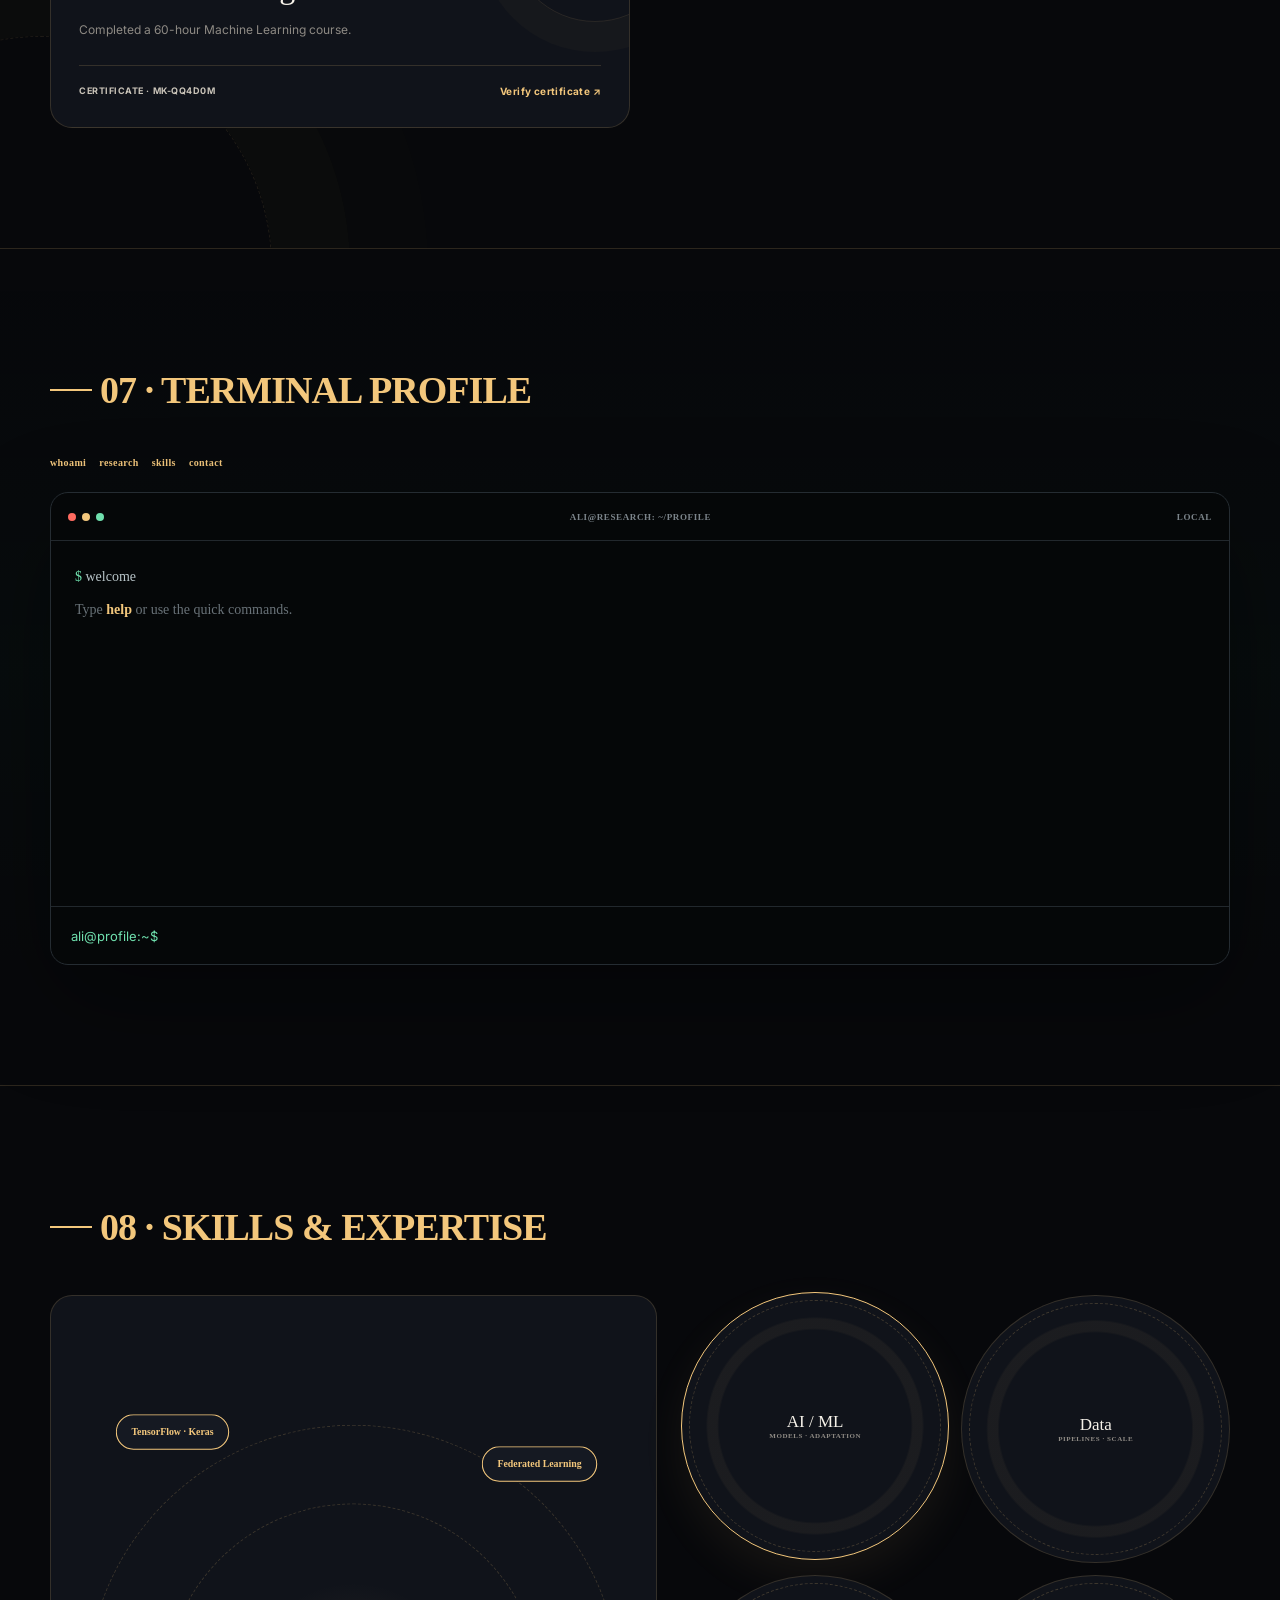
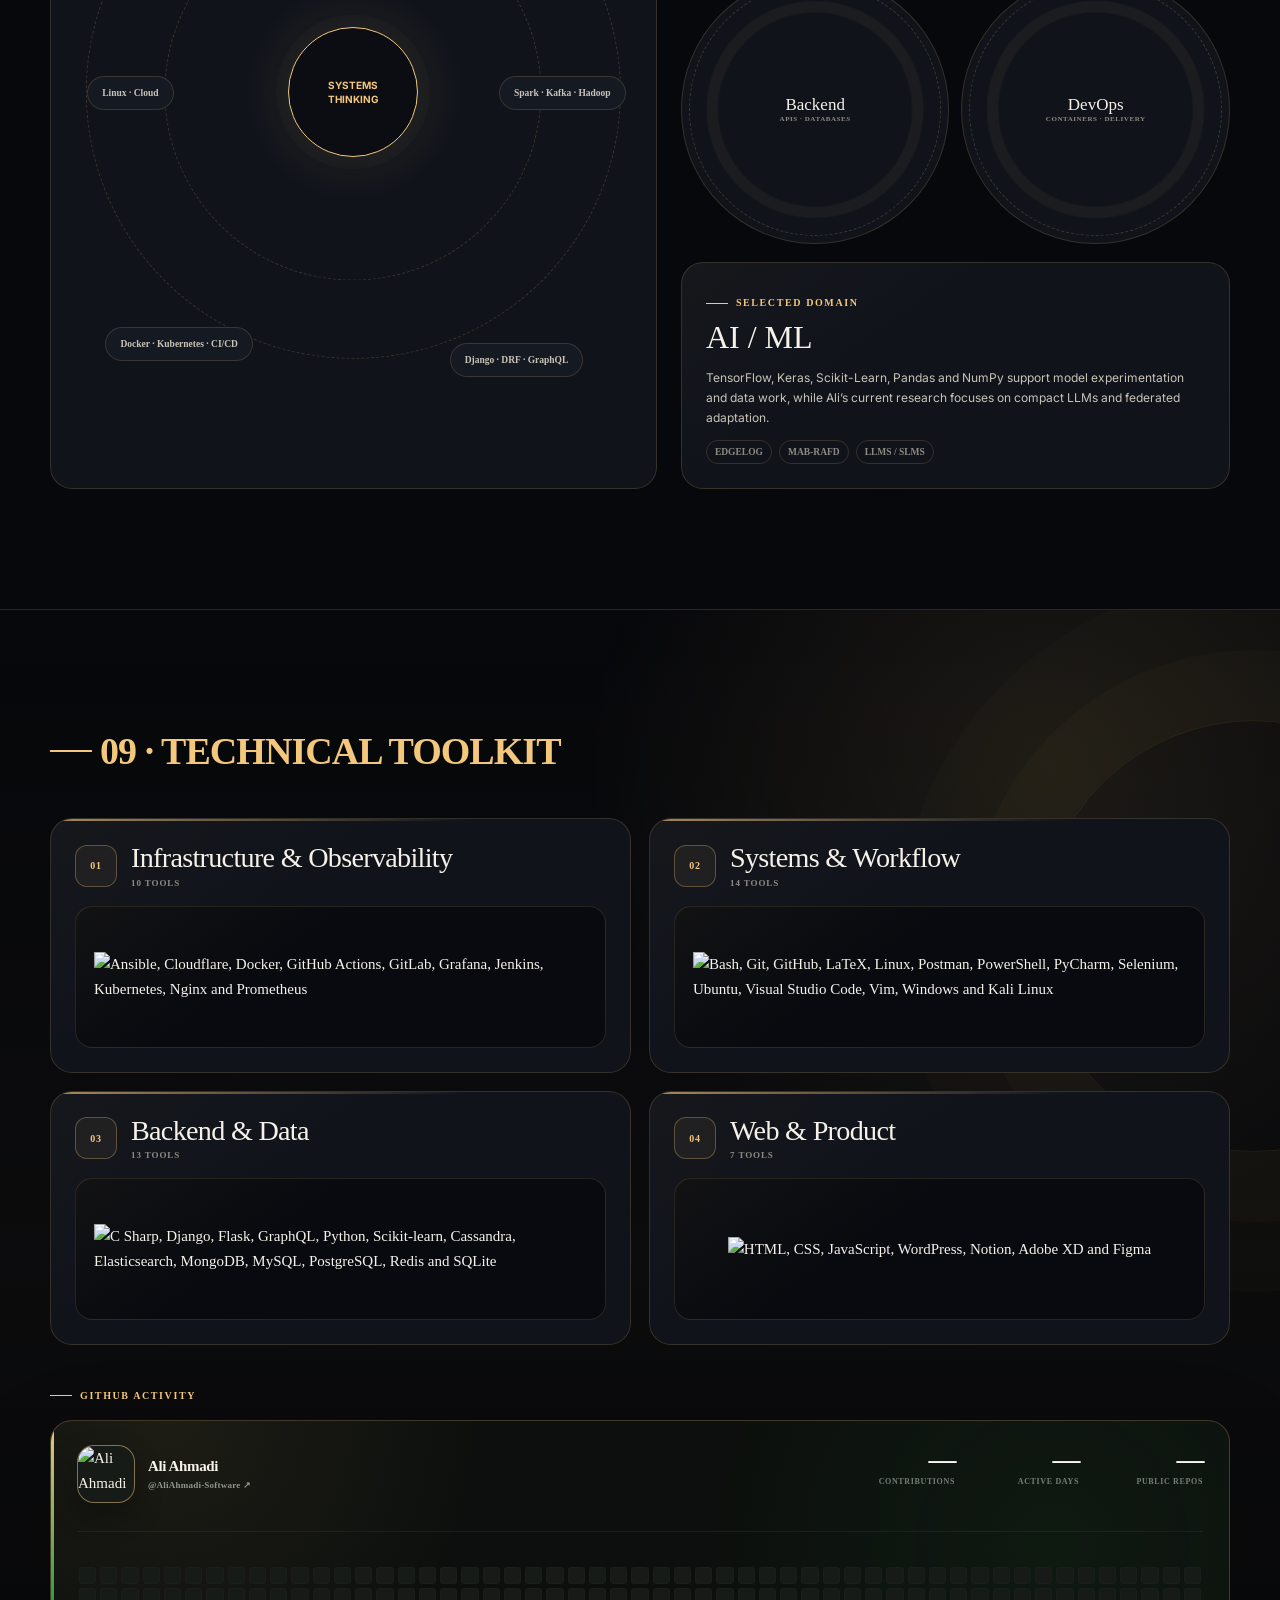
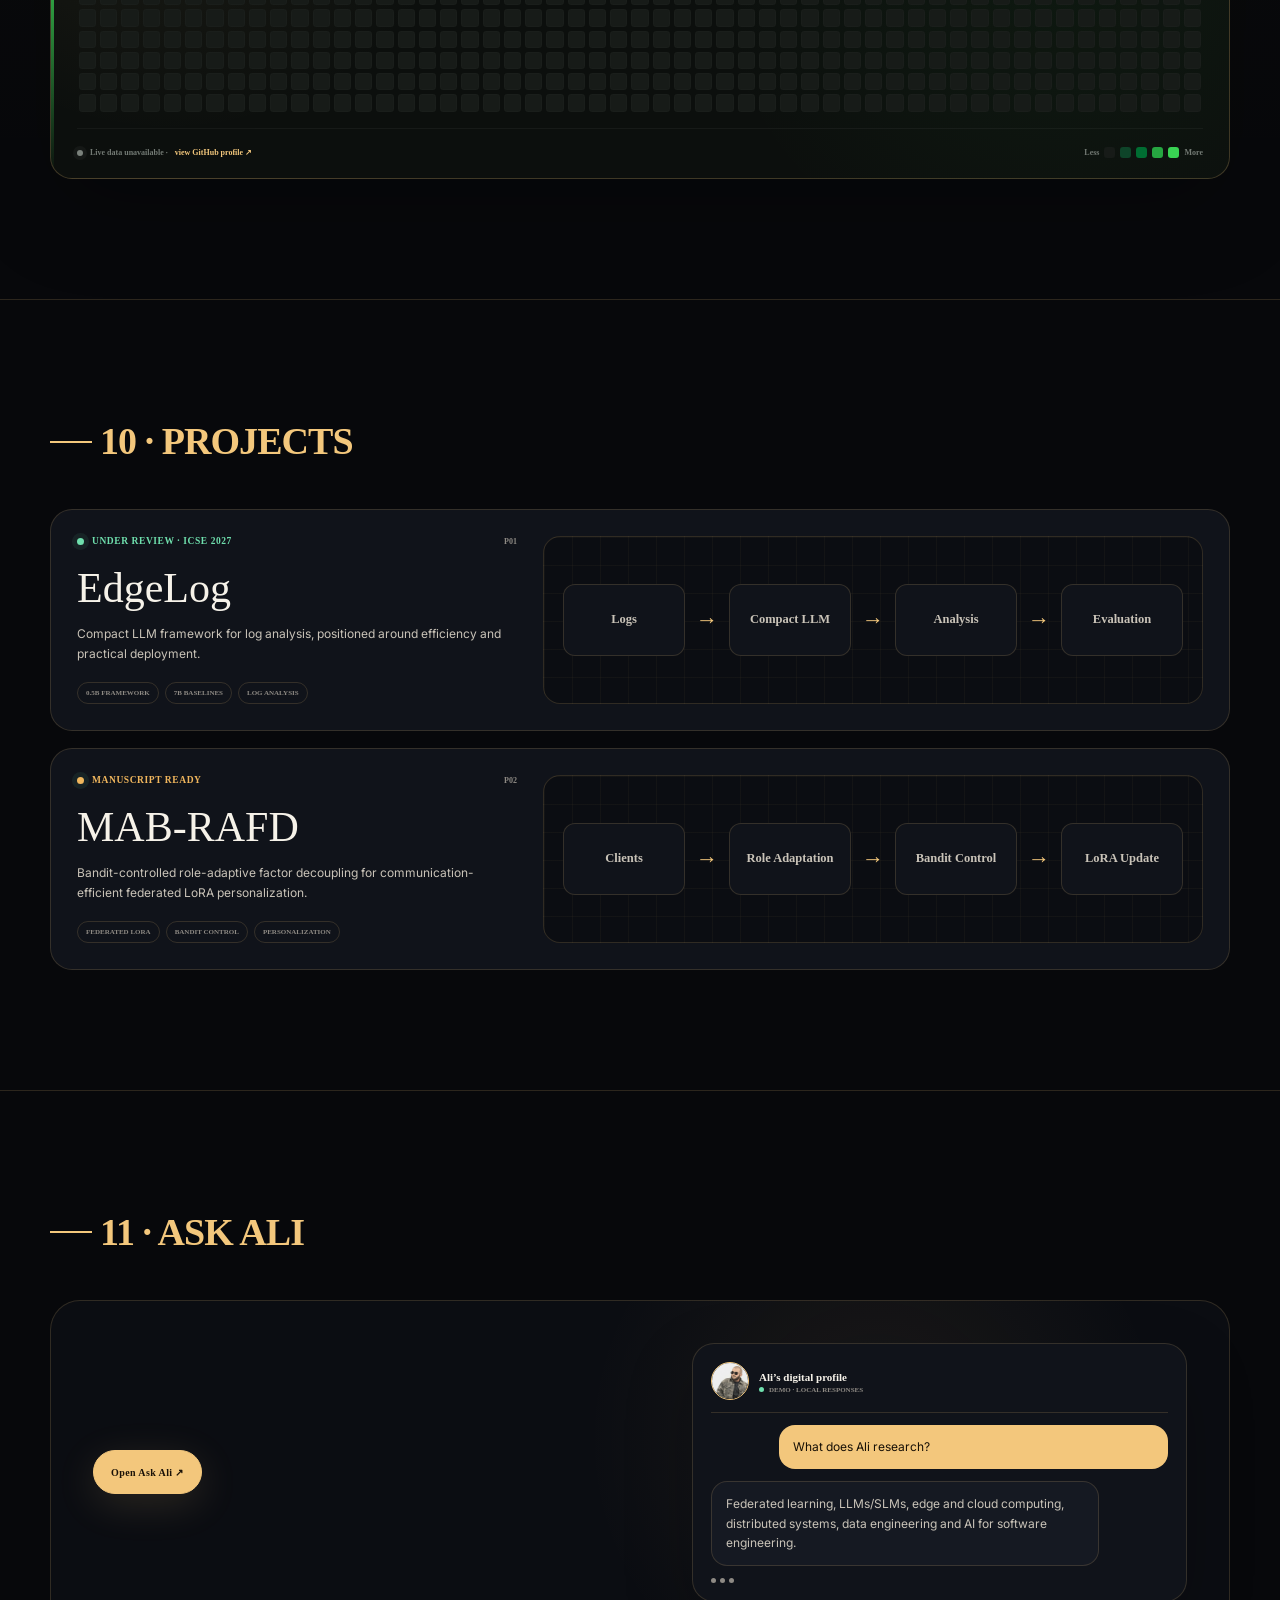
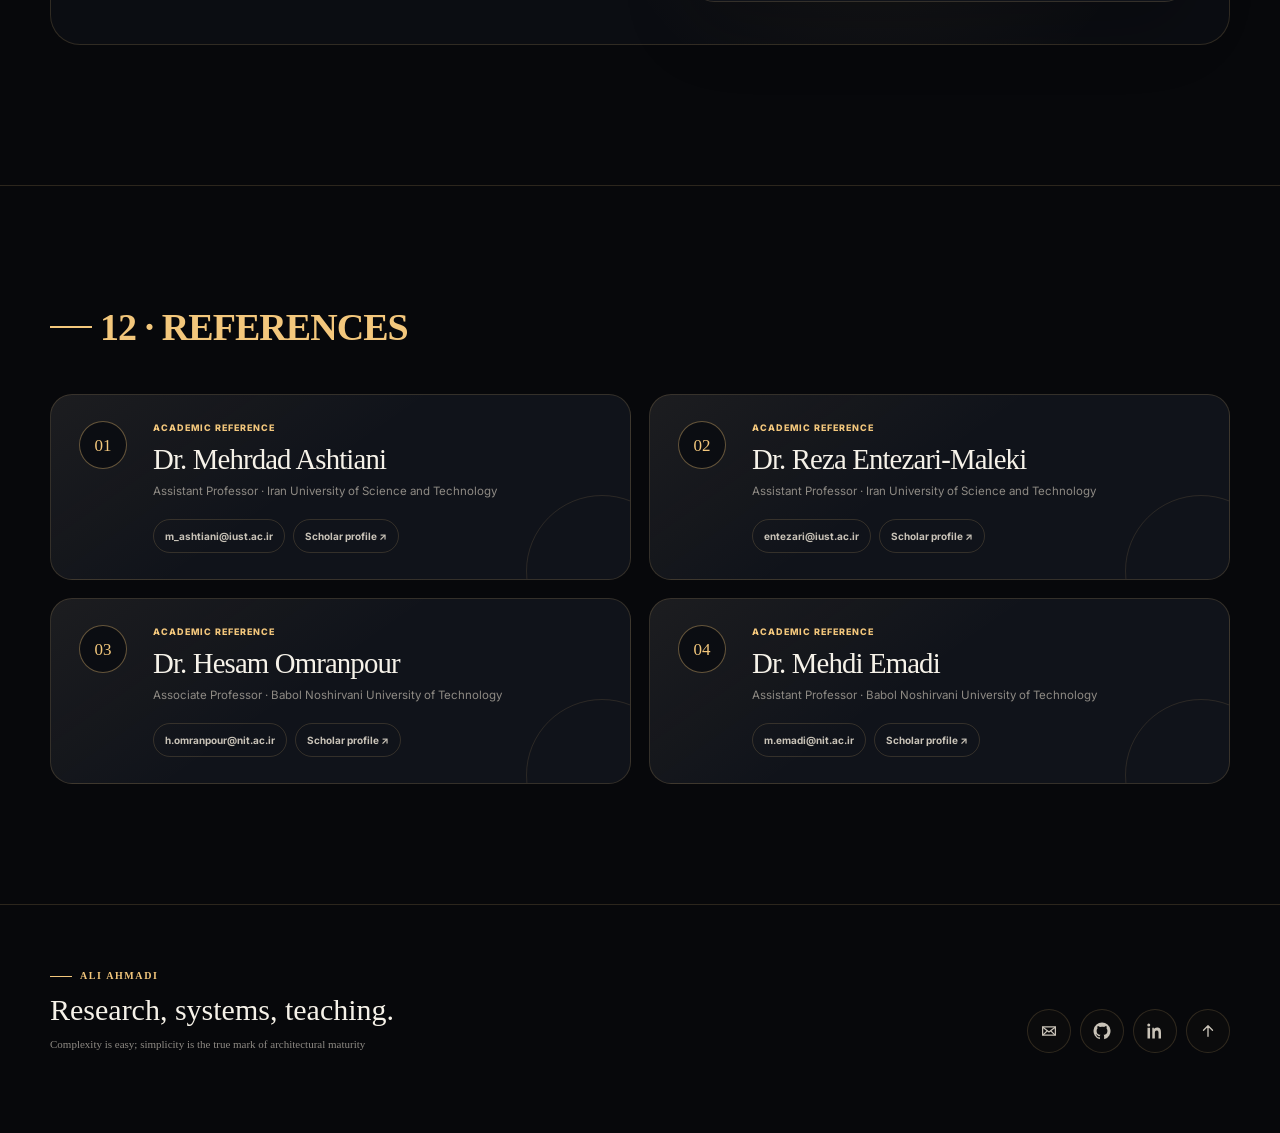
==== commit 6570d941: "Fix certifications layout and section numbering" ====
--- a/index.html
+++ b/index.html
@@ -7,7 +7,7 @@
 <meta content="Ali Ahmadi — researcher and software engineer working on federated learning, LLMs, edge computing and distributed systems." name="description"/>
 <meta content="#07080b" name="theme-color"/>
 <title>Ali Ahmadi — Research &amp; Systems</title>
-<link href="styles.css" rel="stylesheet"/>
+<link href="styles.css?v=20260906-1" rel="stylesheet"/>
 <link id="dynamicFavicon" href="assets/tab/radar-person.svg" rel="icon" type="image/svg+xml"/></head>
 <body data-font="editorial" data-theme="dark">
 <a class="skip" href="#main">Skip to content</a>
@@ -29,7 +29,7 @@
 <button aria-controls="mobileNav" aria-expanded="false" aria-label="Open section navigation" class="icon-button sound mobile-nav-btn" id="mobileNavBtn">☰</button>
 </div>
 </div>
-<nav aria-hidden="true" aria-label="Mobile section navigation" class="mobile-nav" id="mobileNav"><a href="#research">01 Research</a><a href="#journey">02 Journey</a><a href="#experience">03 Experience</a><a href="#achievements">04 Achievements</a><a href="#certifications">05 Certificates</a><a href="#skills">06 Expertise</a><a href="#toolkit">07 Toolkit</a><a href="#projects">08 Projects</a><a href="ask.html">09 Ask Ali ↗</a><a href="#references">10 Ref</a></nav>
+<nav aria-hidden="true" aria-label="Mobile section navigation" class="mobile-nav" id="mobileNav"><a href="#research">01 Research</a><a href="#journey">02 Journey</a><a href="#experience">03 Experience</a><a href="#achievements">04 Achievements</a><a href="#certifications">06 Certificates</a><a href="#skills">08 Expertise</a><a href="#toolkit">09 Toolkit</a><a href="#projects">10 Projects</a><a href="ask.html">11 Ask Ali ↗</a><a href="#references">12 Ref</a></nav>
 </header>
 </div>
 <main id="main">
@@ -179,7 +179,7 @@
 </div>
 </section><section aria-labelledby="assessmentTitle" class="section assessment-section" id="assessments">
 <div class="shell">
-<div class="section-heading reveal"><span class="eyebrow section-title" id="assessmentTitle">Profile · Cognitive &amp; personality</span></div>
+<div class="section-heading reveal"><span class="eyebrow section-title" id="assessmentTitle">05 · Cognitive &amp; personality profile</span></div>
 <div class="assessment-grid">
 <article class="assessment-card card reveal">
 <div aria-hidden="true" class="assessment-emblem raven-emblem"><span>IQ</span><i></i></div>
@@ -201,7 +201,7 @@
 </div>
 </section><section aria-labelledby="certificationsTitle" class="section certification-section" id="certifications">
 <div class="shell">
-<div class="section-heading reveal"><span class="eyebrow section-title" id="certificationsTitle">Certifications</span></div>
+<div class="section-heading reveal"><span class="eyebrow section-title" id="certificationsTitle">06 · Certifications</span></div>
 <!-- Duplicate a certification-card to add another item. Keep data-issued in YYYY-MM-DD format; app.js sorts the cards newest first. -->
 <div class="certification-grid" id="certificationGrid">
 <article class="certification-card card reveal" data-issued="2026-06-14">
@@ -215,49 +215,50 @@
 <p>Completed a 25-hour Security Plus training course.</p>
 <div class="certification-footer"><span>Certificate · MK-9WV16H</span><a class="text-button sound" href="https://maktabkhooneh.org/certificates/MK-9WV16H/" rel="noreferrer" target="_blank">Verify certificate ↗</a></div>
 </div>
-<article class="certification-card card reveal" data-issued="2026-06-14">
+</article>
+<article class="certification-card card reveal" data-issued="2026-04-13">
 <a aria-label="View CompTIA Network Plus credential" class="certification-media sound" href="https://www.maktabkhooneh.org/certificates/MK-LF0KK2/" rel="noreferrer" target="_blank">
 <img alt="CompTIA Network Plus certificate issued to Ali Ahmadi by Maktabkhooneh" decoding="async" loading="lazy" src="assets/certificates/Network-Plus.png"/>
 <span>View credential ↗</span>
 </a>
 <div class="certification-copy">
-<div class="certification-meta"><span>Maktabkhooneh</span><time datetime="2026-06-14">April 13, 2026</time></div>
+<div class="certification-meta"><span>Maktabkhooneh</span><time datetime="2026-04-13">April 13, 2026</time></div>
 <h3>Network Plus</h3>
 <p>Completed a 18-hour CompTIA Network Plus course.</p>
 <div class="certification-footer"><span>Certificate · MK-LF0KK2</span><a class="text-button sound" href="https://www.maktabkhooneh.org/certificates/MK-LF0KK2/" rel="noreferrer" target="_blank">Verify certificate ↗</a></div>
 </div>
 </article>
-<article class="certification-card card reveal" data-issued="2026-06-14">
+<article class="certification-card card reveal" data-issued="2024-11-27">
 <a aria-label="View Machine Learning credential" class="certification-media sound" href="https://maktabkhooneh.org/certificates/MK-QQ4D0M/" rel="noreferrer" target="_blank">
 <img alt="Machine Learning certificate issued to Ali Ahmadi by Maktabkhooneh" decoding="async" loading="lazy" src="assets/certificates/Machine-Learning.png"/>
 <span>View credential ↗</span>
 </a>
 <div class="certification-copy">
-<div class="certification-meta"><span>Maktabkhooneh</span><time datetime="2026-06-14">November 27, 2024</time></div>
+<div class="certification-meta"><span>Maktabkhooneh</span><time datetime="2024-11-27">November 27, 2024</time></div>
 <h3>Machine Learning</h3>
 <p>Completed a 60-hour Machine Learning course.</p>
 <div class="certification-footer"><span>Certificate · MK-QQ4D0M</span><a class="text-button sound" href="https://maktabkhooneh.org/certificates/MK-QQ4D0M/" rel="noreferrer" target="_blank">Verify certificate ↗</a></div>
 </div>
 </article>
-<article class="certification-card card reveal" data-issued="2026-06-14">
+<article class="certification-card card reveal" data-issued="2024-12-17">
 <a aria-label="View Docker for Engineers & DevOps credential" class="certification-media sound" href="https://maktabkhooneh.org/certificates/MK-EJ9WB1/" rel="noreferrer" target="_blank">
 <img alt="Docker for Engineers & DevOps certificate issued to Ali Ahmadi by Maktabkhooneh" decoding="async" loading="lazy" src="assets/certificates/Docker-Maktabkhooneh.png"/>
 <span>View credential ↗</span>
 </a>
 <div class="certification-copy">
-<div class="certification-meta"><span>Maktabkhooneh</span><time datetime="2026-06-14">December 17, 2024</time></div>
+<div class="certification-meta"><span>Maktabkhooneh</span><time datetime="2024-12-17">December 17, 2024</time></div>
 <h3>Docker for Engineers & DevOps</h3>
 <p>Completed a 25-hour Docker for Engineers & DevOps course.</p>
 <div class="certification-footer"><span>Certificate · MK-EJ9WB1</span><a class="text-button sound" href="https://maktabkhooneh.org/certificates/MK-EJ9WB1/" rel="noreferrer" target="_blank">Verify certificate ↗</a></div>
 </div>
 </article>
-<article class="certification-card card reveal" data-issued="2026-06-14">
+<article class="certification-card card reveal" data-issued="2024-12-21">
 <a aria-label="View Agile Frameworks Essentials credential" class="certification-media sound" href="https://maktabkhooneh.org/certificates/MK-13JC2O/" rel="noreferrer" target="_blank">
 <img alt="Agile Frameworks Essentials certificate issued to Ali Ahmadi by Maktabkhooneh" decoding="async" loading="lazy" src="assets/certificates/Agile-Scrum.png"/>
 <span>View credential ↗</span>
 </a>
 <div class="certification-copy">
-<div class="certification-meta"><span>Maktabkhooneh</span><time datetime="2026-06-14">December 21, 2024</time></div>
+<div class="certification-meta"><span>Maktabkhooneh</span><time datetime="2024-12-21">December 21, 2024</time></div>
 <h3>Agile Frameworks</h3>
 <p>Completed a 22-hour Agile Frameworks Essentials course.</p>
 <div class="certification-footer"><span>Certificate · MK-13JC2O</span><a class="text-button sound" href="https://maktabkhooneh.org/certificates/MK-13JC2O/" rel="noreferrer" target="_blank">Verify certificate ↗</a></div>
@@ -267,7 +268,7 @@
 </div>
 </section><section class="section terminal-section" id="terminal">
 <div class="shell">
-<div class="section-heading reveal"><span class="eyebrow section-title">05 · Terminal profile</span></div>
+<div class="section-heading reveal"><span class="eyebrow section-title">07 · Terminal profile</span></div>
 <div class="terminal-layout">
 <div class="terminal-copy reveal"><div class="terminal-quick"><button class="text-button sound terminal-command" data-command="whoami">whoami</button><button class="text-button sound terminal-command" data-command="research">research</button><button class="text-button sound terminal-command" data-command="skills">skills</button><button class="text-button sound terminal-command" data-command="contact">contact</button></div></div>
 <div class="terminal-window visible-terminal reveal" data-terminal="visible">
@@ -279,7 +280,7 @@
 </div>
 </section><section class="section" id="skills">
 <div class="shell">
-<div class="section-heading reveal"><span class="eyebrow section-title">06 · Skills &amp; expertise</span></div>
+<div class="section-heading reveal"><span class="eyebrow section-title">08 · Skills &amp; expertise</span></div>
 <div class="skills-layout">
 <div class="ecosystem card tilt reveal" id="ecosystem">
 <div class="ecosystem-core">SYSTEMS<br/>THINKING</div>
@@ -303,7 +304,7 @@
 </div>
 </section><section class="section toolkit-section" id="toolkit">
 <div class="shell">
-<div class="section-heading reveal"><span class="eyebrow section-title">07 · Technical toolkit</span></div>
+<div class="section-heading reveal"><span class="eyebrow section-title">09 · Technical toolkit</span></div>
 <div class="toolkit-grid">
 <article class="toolkit-card card reveal">
 <div class="toolkit-card-head"><span class="toolkit-index">01</span><div><h3>Infrastructure &amp; Observability</h3><small>10 tools</small></div></div>
@@ -349,7 +350,7 @@
 </div>
 </section><section class="section" id="projects">
 <div class="shell">
-<div class="section-heading reveal"><span class="eyebrow section-title">08 · Projects</span></div>
+<div class="section-heading reveal"><span class="eyebrow section-title">10 · Projects</span></div>
 <div class="project-grid">
 <article class="project-card tilt reveal">
 <div class="project-copy"><div class="project-top"><span class="project-status"><i></i>Under Review · ICSE 2027</span><span class="project-id">P01</span></div><h3>EdgeLog</h3><p>Compact LLM framework for log analysis, positioned around efficiency and practical deployment.</p><div class="chips"><span>0.5B framework</span><span>7B baselines</span><span>Log analysis</span></div></div>
@@ -363,7 +364,7 @@
 </div>
 </section><section class="section ask-home" id="ask-preview">
 <div class="shell">
-<div class="section-heading reveal"><span class="eyebrow section-title">09 · Ask Ali</span></div>
+<div class="section-heading reveal"><span class="eyebrow section-title">11 · Ask Ali</span></div>
 <div class="ask-panel reveal">
 <div class="ask-action"><a class="button primary sound magnetic" href="ask.html">Open Ask Ali ↗</a></div>
 <div class="mini-chat tilt"><div class="mini-profile"><img alt="Small Ali Ahmadi profile image" src="assets/ali-avatar.jpg"/><div><strong>Ali’s digital profile</strong><small><i></i>Demo · local responses</small></div></div><div class="chat-bubble user">What does Ali research?</div><div class="chat-bubble ai">Federated learning, LLMs/SLMs, edge and cloud computing, distributed systems, data engineering and AI for software engineering.</div><div class="typing-demo"><i></i><i></i><i></i></div></div>
@@ -371,7 +372,7 @@
 </div>
 </section><section class="section references-section" id="references">
 <div class="shell">
-<div class="section-heading reveal"><span class="eyebrow section-title">10 · References</span></div>
+<div class="section-heading reveal"><span class="eyebrow section-title">12 · References</span></div>
 <div class="reference-grid">
 <article class="reference-card card reveal">
 <span aria-hidden="true" class="reference-index">01</span>
@@ -401,6 +402,6 @@
 <div class="terminal-output" id="hiddenTerminalOutput"><p class="terminal-muted">Easter egg unlocked. Type <b>help</b>.</p></div>
 <form class="terminal-input-row" id="hiddenTerminalForm"><label for="hiddenTerminalInput">ali@profile:~$</label><input autocomplete="off" id="hiddenTerminalInput" spellcheck="false"/></form>
 </div>
-<script src="app.js"></script>
+<script src="app.js?v=20260906-1"></script>
 </body>
 </html>
--- a/styles.css
+++ b/styles.css
@@ -719,30 +719,30 @@
 /* Date-sorted certifications */
 .certification-section{position:relative;overflow:hidden;background:radial-gradient(circle at 88% 14%,rgba(var(--accent-rgb),.075),transparent 28%)}
 .certification-section:before{content:"";position:absolute;left:-190px;bottom:-250px;width:460px;aspect-ratio:1;border:1px dashed rgba(var(--accent-rgb),.1);border-radius:50%;box-shadow:0 0 0 78px rgba(var(--accent-rgb),.012),0 0 0 156px rgba(var(--accent-rgb),.008);pointer-events:none}
-.certification-grid{position:relative;display:grid;gap:20px}
-.certification-card{min-height:350px;display:grid;grid-template-columns:minmax(0,1.08fr) minmax(330px,.92fr);overflow:hidden;background:linear-gradient(145deg,rgba(var(--accent-rgb),.045),transparent 46%),var(--surface);transition:border-color .25s,box-shadow .25s,transform .25s}
+.certification-grid{position:relative;display:grid;grid-template-columns:repeat(2,minmax(0,1fr));gap:20px}
+.certification-card{min-width:0;display:flex;flex-direction:column;overflow:hidden;background:linear-gradient(145deg,rgba(var(--accent-rgb),.045),transparent 46%),var(--surface);transition:border-color .25s,box-shadow .25s,transform .25s}
 .certification-card:hover{border-color:rgba(var(--accent-rgb),.42);box-shadow:0 28px 80px rgba(0,0,0,.2);transform:translateY(-2px)}
-.certification-media{position:relative;min-width:0;display:block;overflow:hidden;border-right:1px solid var(--line);background:#f7f9fa}
+.certification-media{position:relative;min-width:0;display:block;aspect-ratio:1.42;overflow:hidden;border-bottom:1px solid var(--line);background:#f7f9fa}
 .certification-media:after{content:"";position:absolute;inset:auto 0 0;height:38%;background:linear-gradient(to top,rgba(7,8,11,.72),transparent);opacity:.72;transition:opacity .25s;pointer-events:none}
 .certification-media img{display:block;width:100%;height:100%;object-fit:contain;transition:transform .45s cubic-bezier(.22,1,.36,1)}
 .certification-media>span{position:absolute;z-index:2;left:18px;bottom:16px;padding:8px 12px;border:1px solid rgba(255,255,255,.24);border-radius:999px;background:rgba(7,8,11,.7);backdrop-filter:blur(12px);font-family:var(--secondary)!important;font-size:9px;font-weight:750;letter-spacing:.03em;color:#fff}
 .certification-media:hover img{transform:scale(1.018)}
 .certification-media:hover:after{opacity:.92}
-.certification-copy{position:relative;display:flex;flex-direction:column;justify-content:center;padding:38px}
+.certification-copy{position:relative;display:flex;flex:1;flex-direction:column;padding:28px}
 .certification-copy:after{content:"";position:absolute;right:-52px;top:-60px;width:170px;height:170px;border:1px solid rgba(var(--accent-rgb),.11);border-radius:50%;box-shadow:0 0 0 30px rgba(var(--accent-rgb),.022);pointer-events:none}
 .certification-meta{position:relative;z-index:1;display:flex;align-items:center;justify-content:space-between;gap:18px;margin-bottom:18px}
 .certification-meta span,.certification-meta time{font-family:var(--secondary)!important;font-size:9px;font-weight:800;letter-spacing:.11em;text-transform:uppercase}
 .certification-meta span{color:var(--accent)}
 .certification-meta time{color:var(--muted)}
-.certification-copy h3{position:relative;z-index:1;margin:0;font:500 clamp(31px,3.6vw,49px)/1.02 var(--primary);letter-spacing:-.045em;color:var(--text)}
-.certification-copy p{position:relative;z-index:1;margin:20px 0 28px;font-family:var(--secondary)!important;font-size:12px;line-height:1.75;color:var(--muted)}
+.certification-copy h3{position:relative;z-index:1;margin:0;font:500 clamp(27px,2.5vw,38px)/1.05 var(--primary);letter-spacing:-.04em;color:var(--text)}
+.certification-copy p{position:relative;z-index:1;margin:16px 0 24px;font-family:var(--secondary)!important;font-size:12px;line-height:1.7;color:var(--muted)}
 .certification-footer{position:relative;z-index:1;display:flex;align-items:center;justify-content:space-between;gap:16px;padding-top:18px;border-top:1px solid var(--line)}
 .certification-footer>span{font-family:var(--secondary)!important;font-size:9px;font-weight:700;letter-spacing:.06em;text-transform:uppercase;color:var(--soft)}
 .certification-footer .text-button{font-family:var(--secondary)!important;white-space:nowrap}
 
-@media(max-width:800px){
-  .certification-card{grid-template-columns:1fr}
-  .certification-media{aspect-ratio:1.36;border-right:0;border-bottom:1px solid var(--line)}
+@media(max-width:820px){
+  .certification-grid{grid-template-columns:1fr}
+  .certification-media{aspect-ratio:1.42}
   .certification-copy{padding:28px 24px}
 }
 @media(max-width:480px){
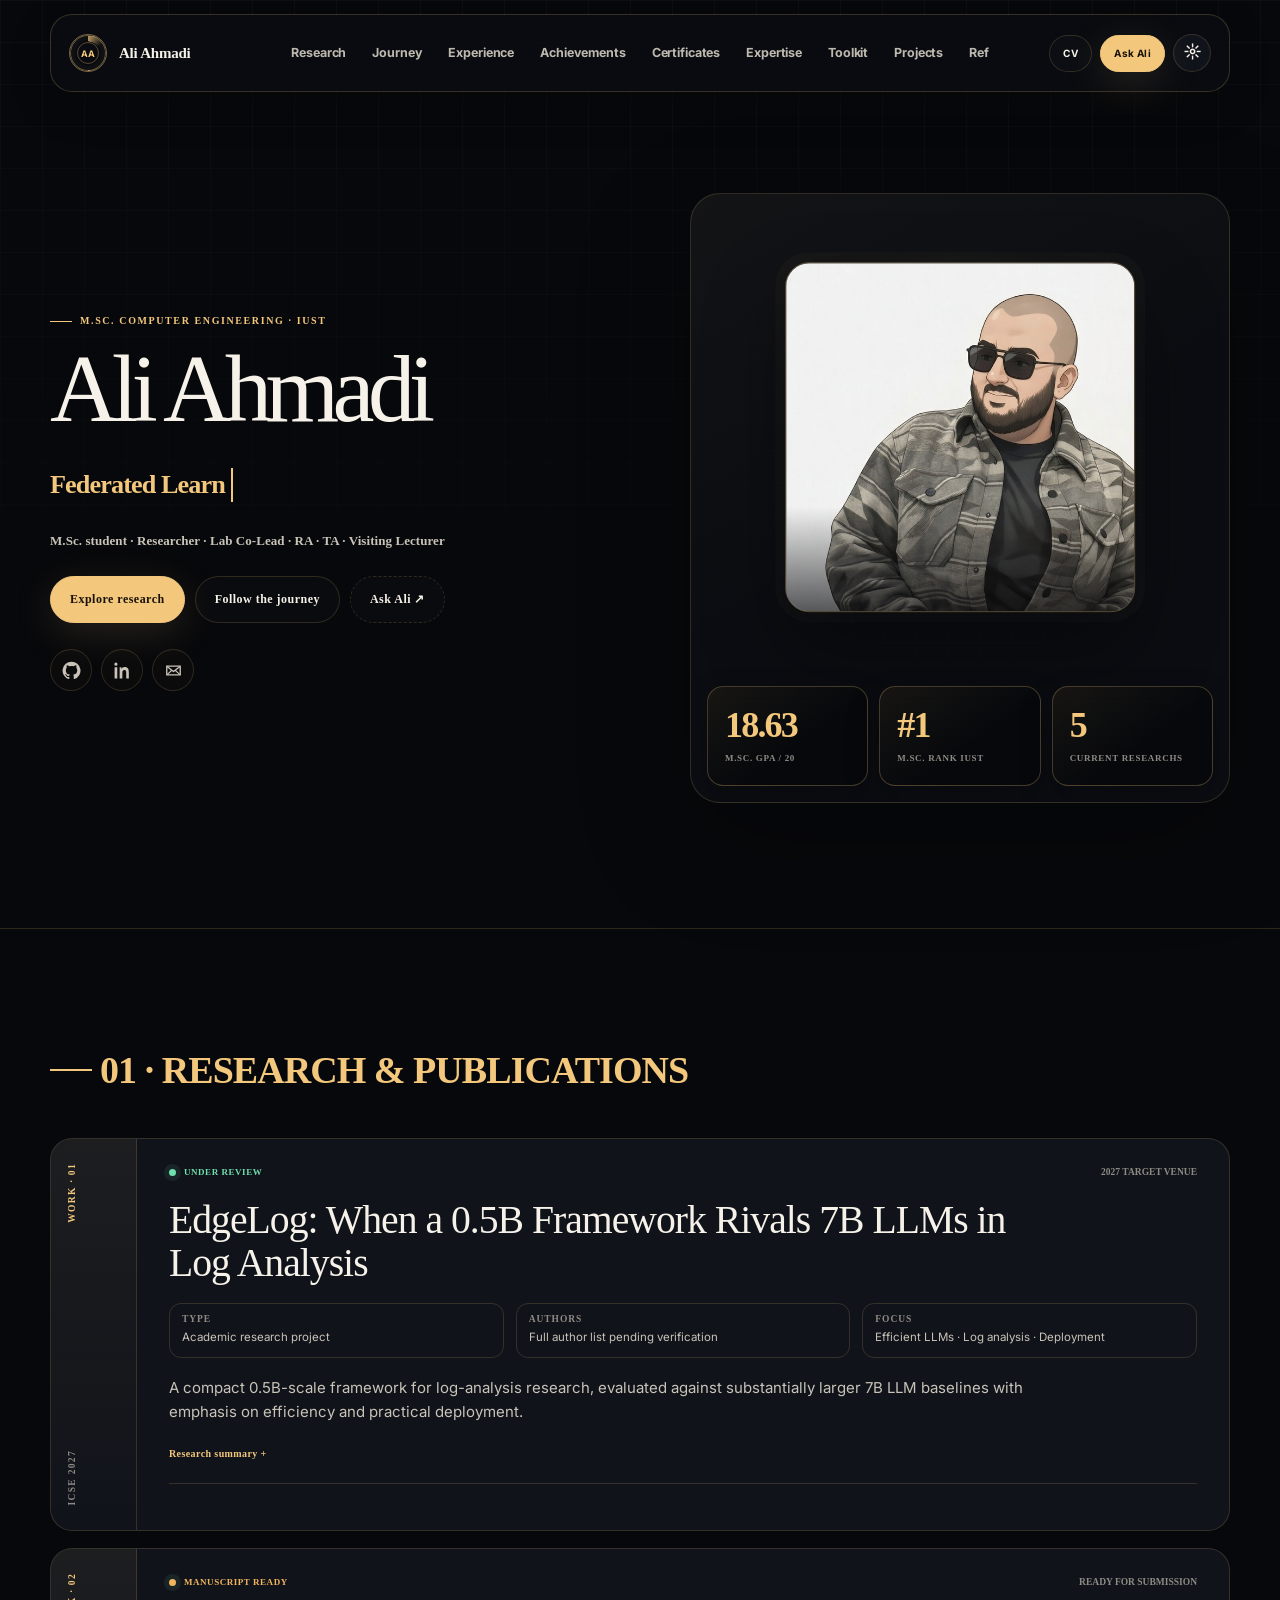
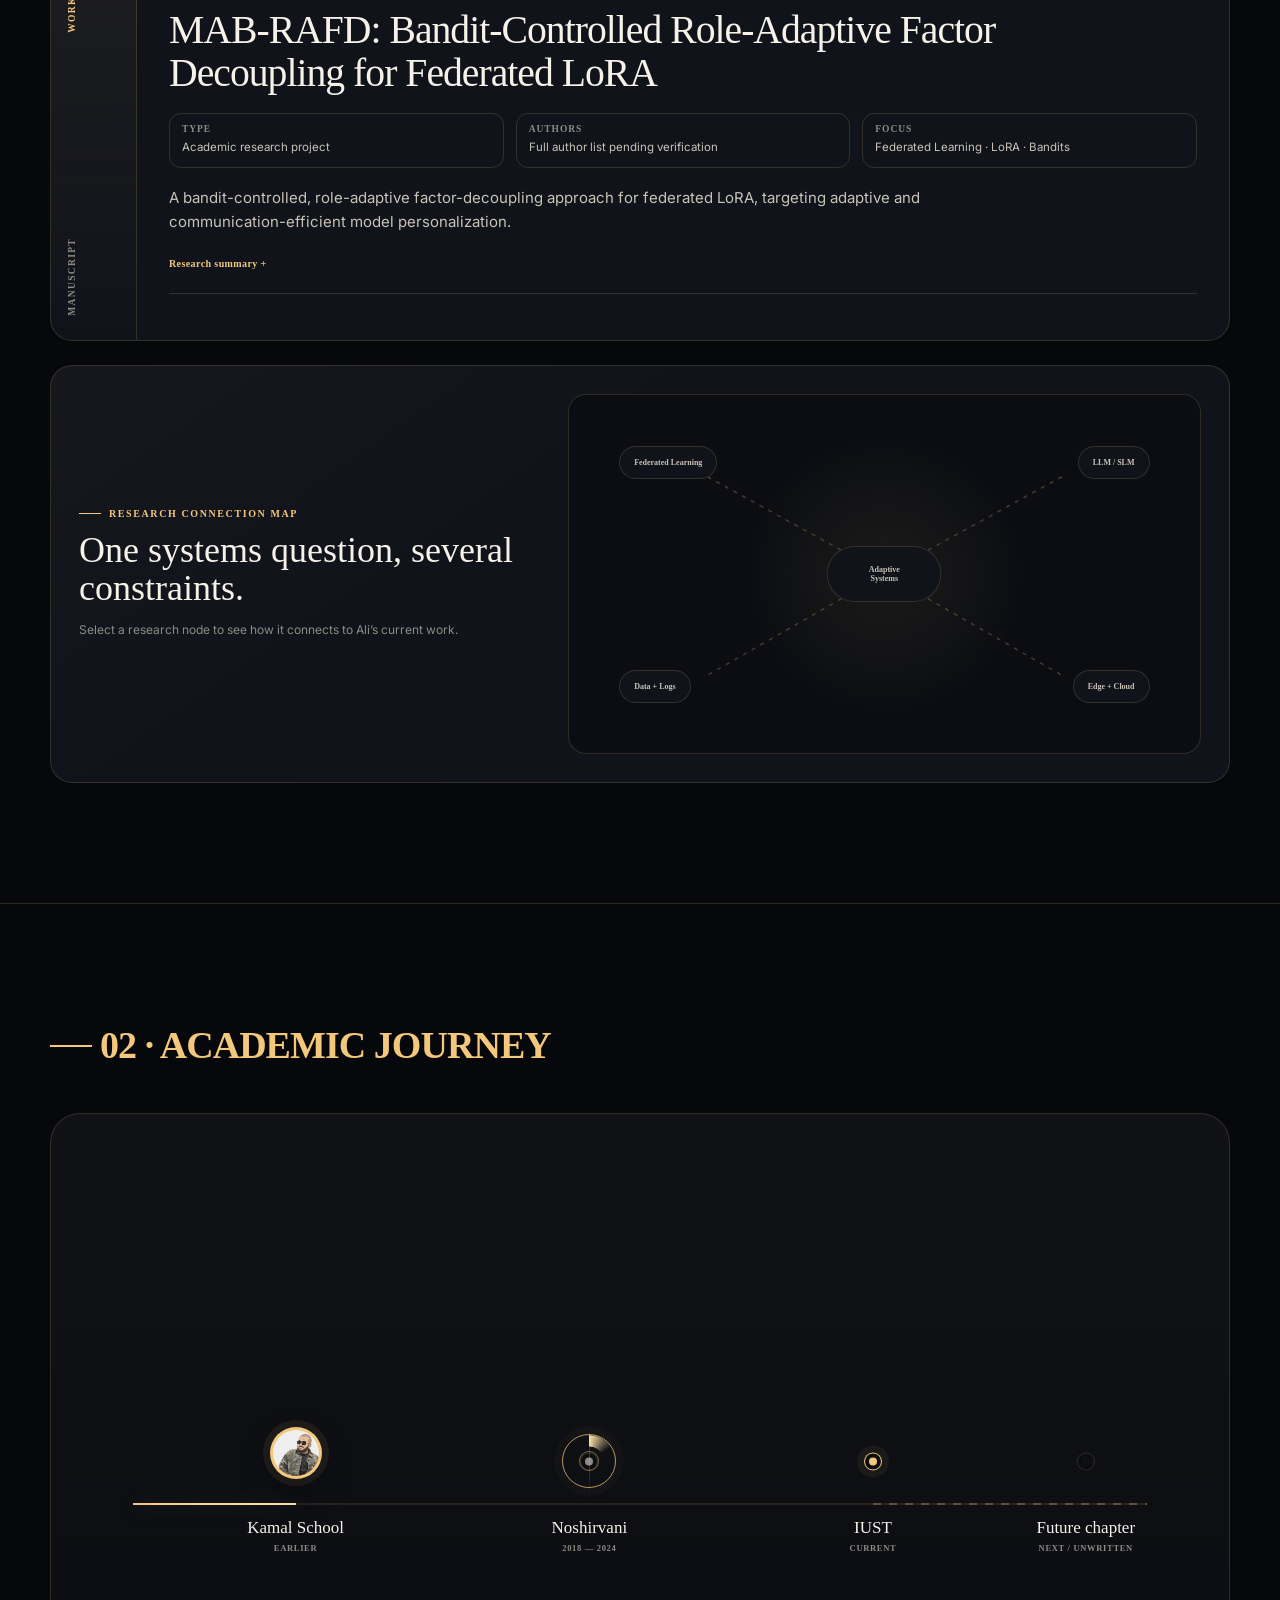
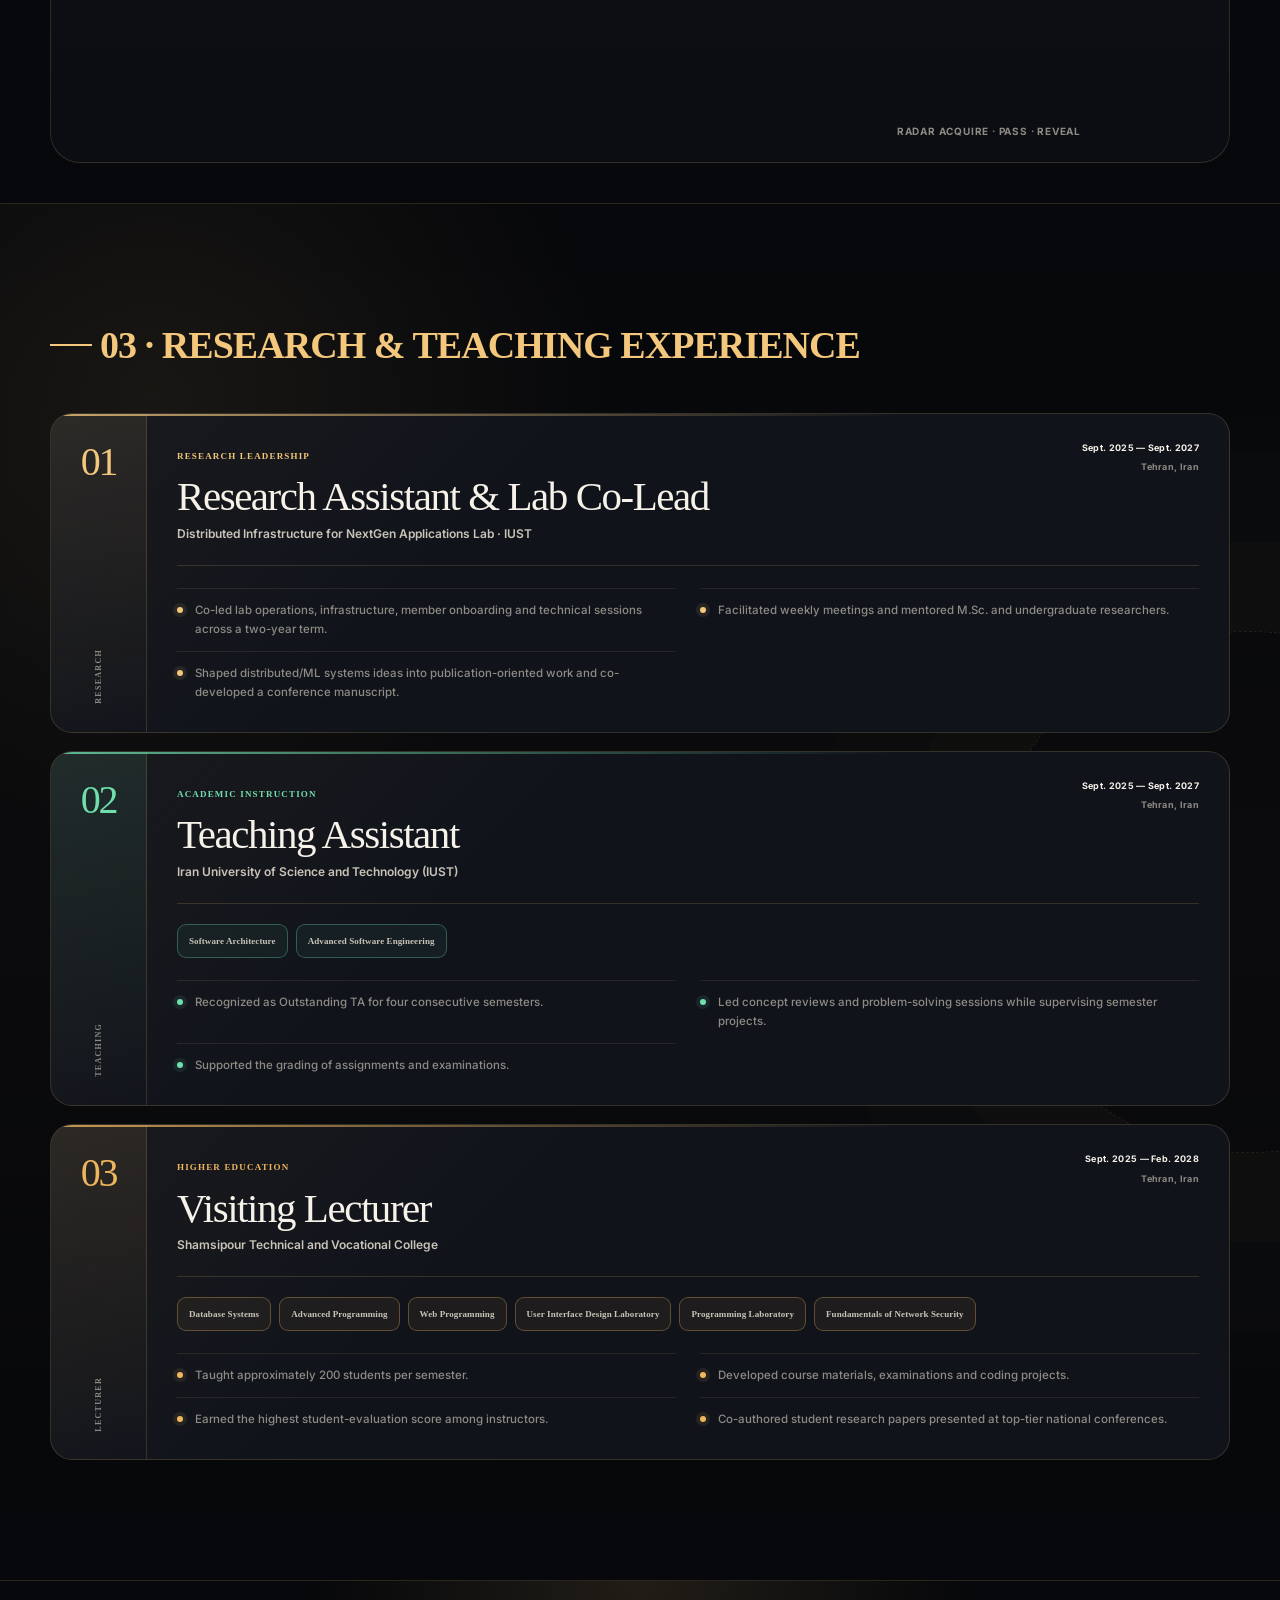
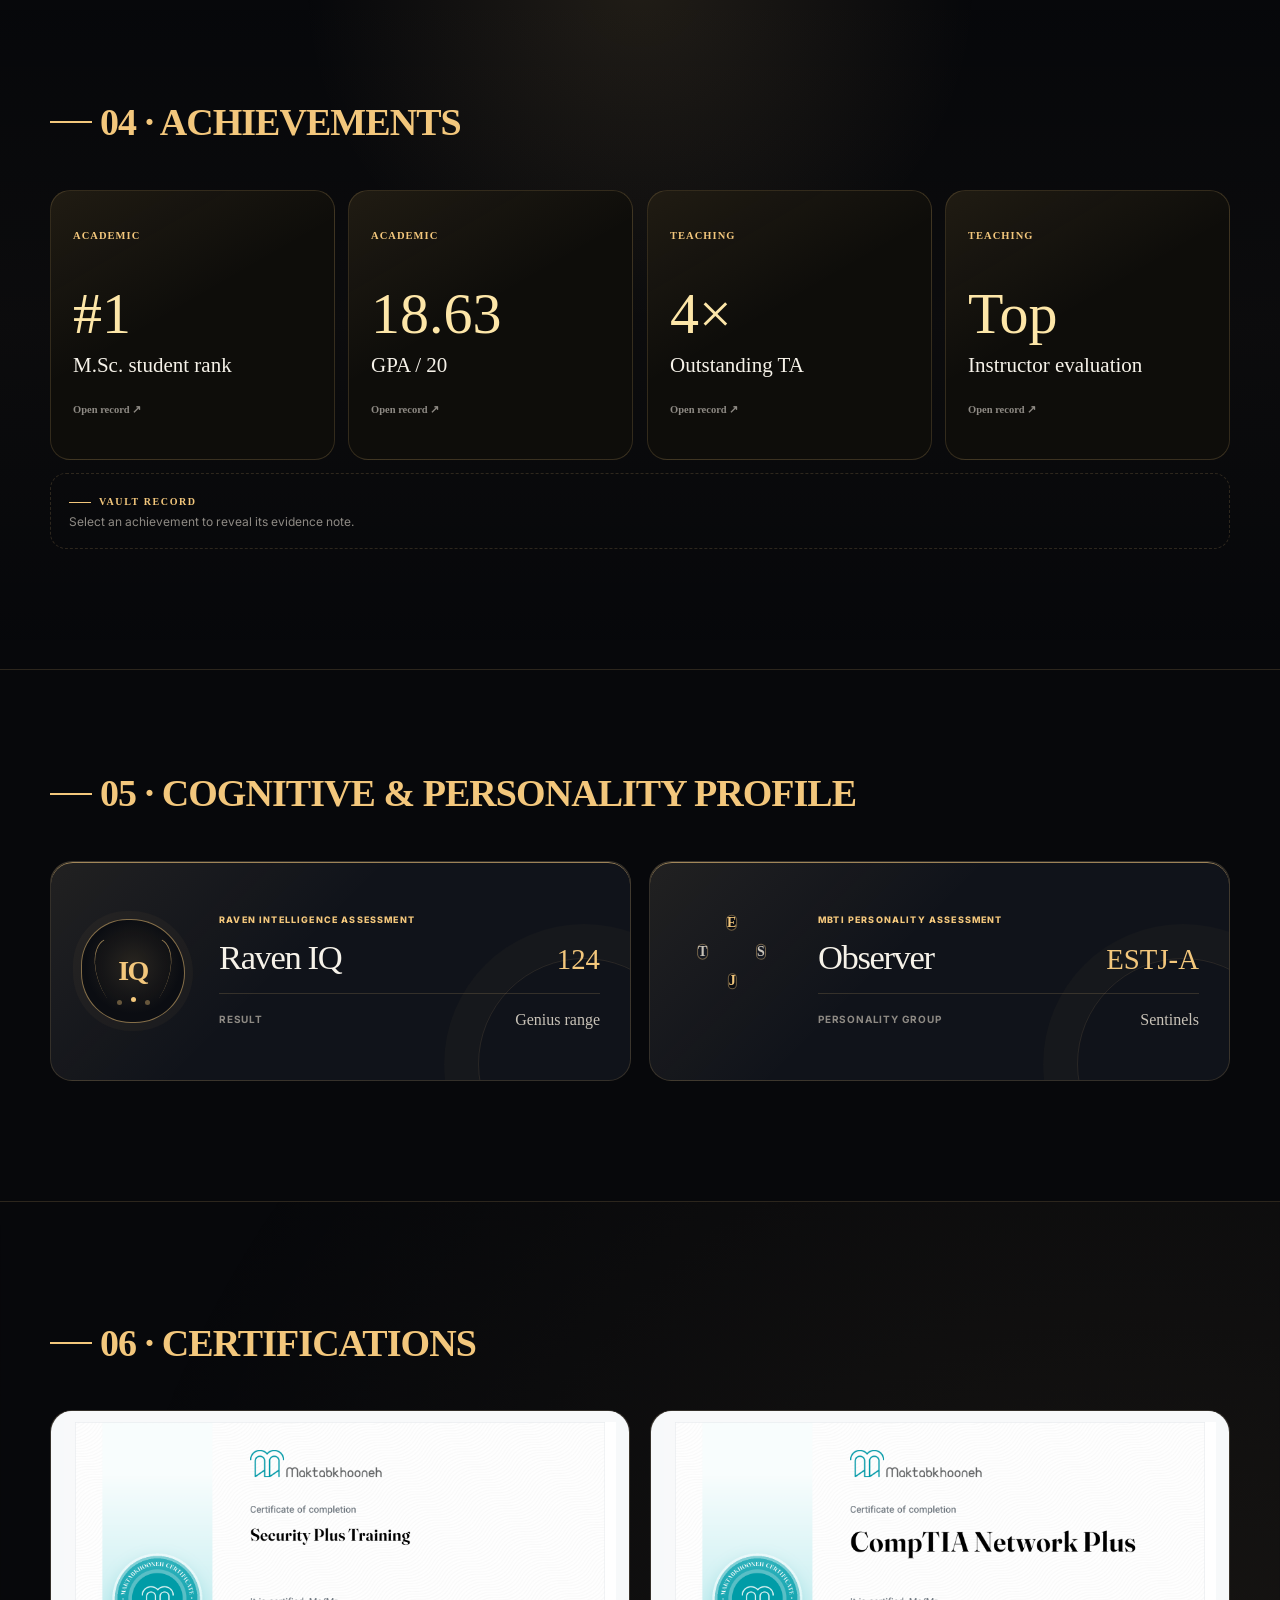
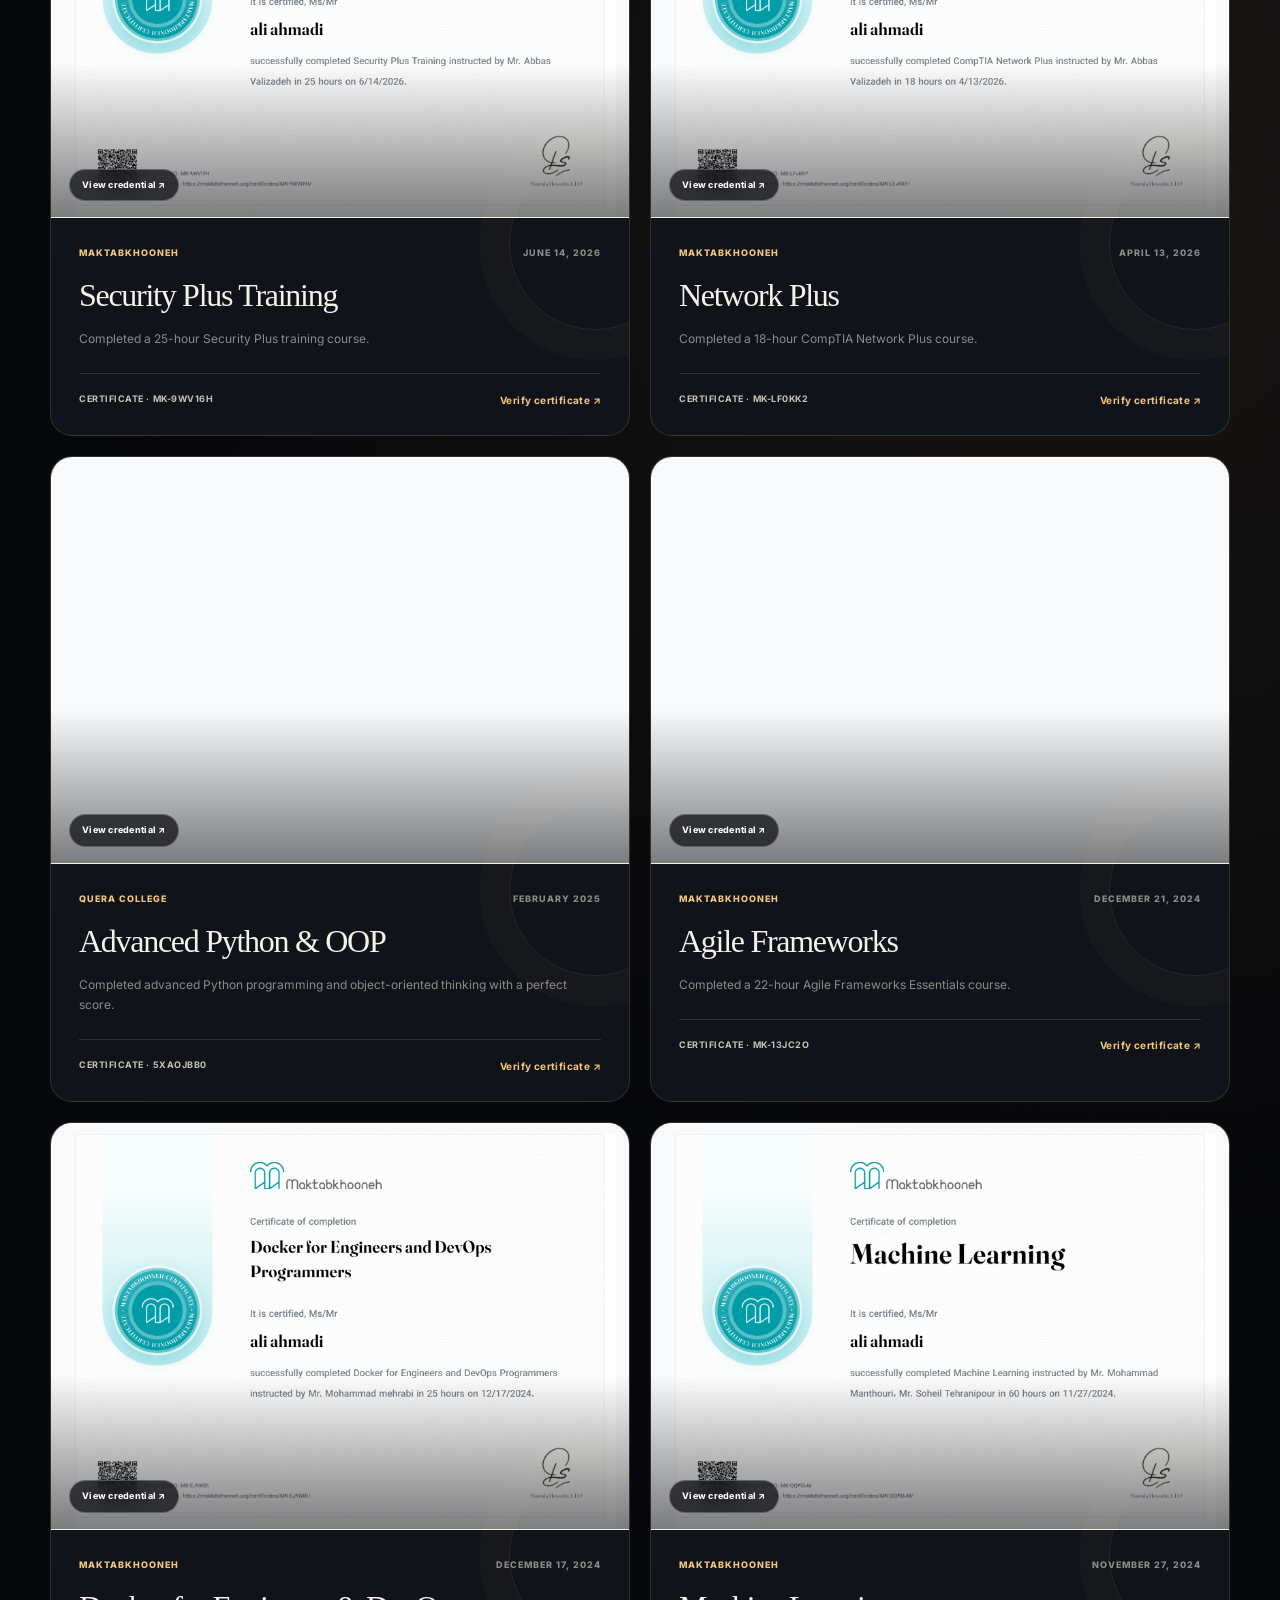
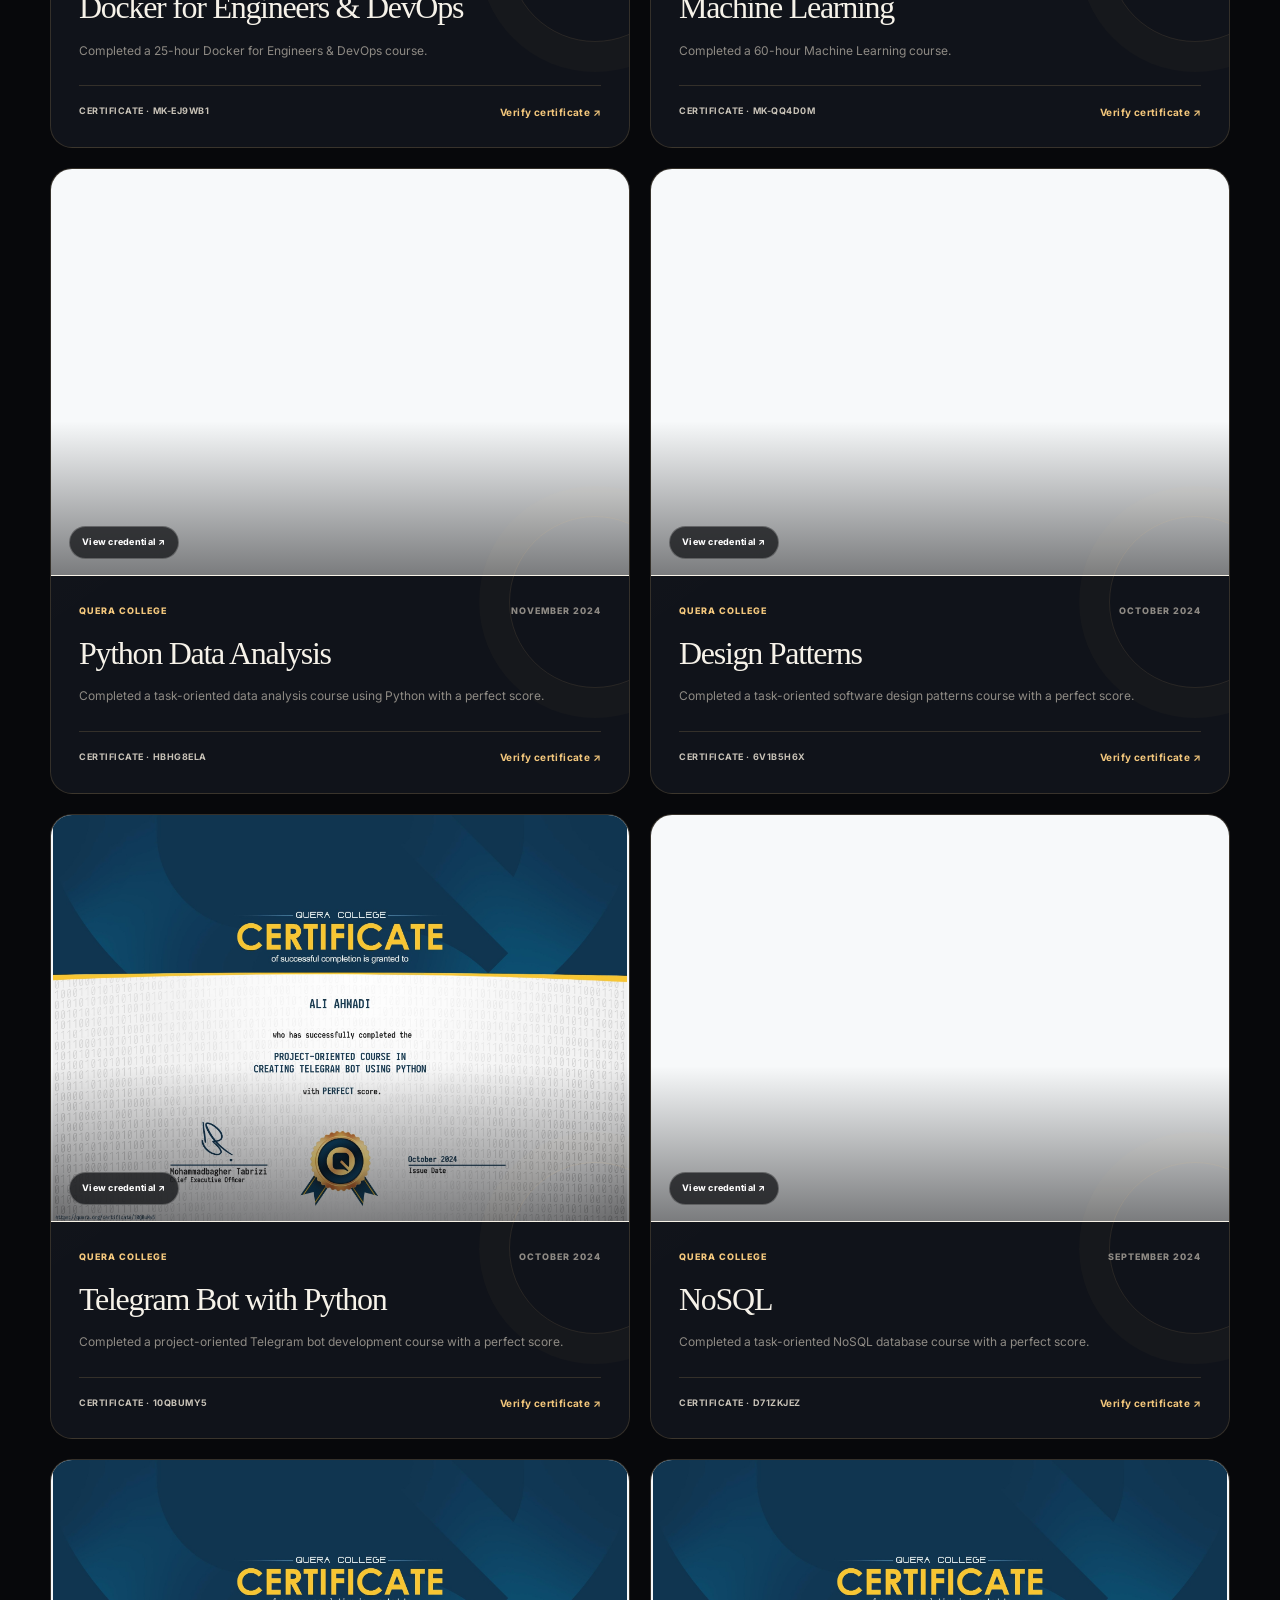
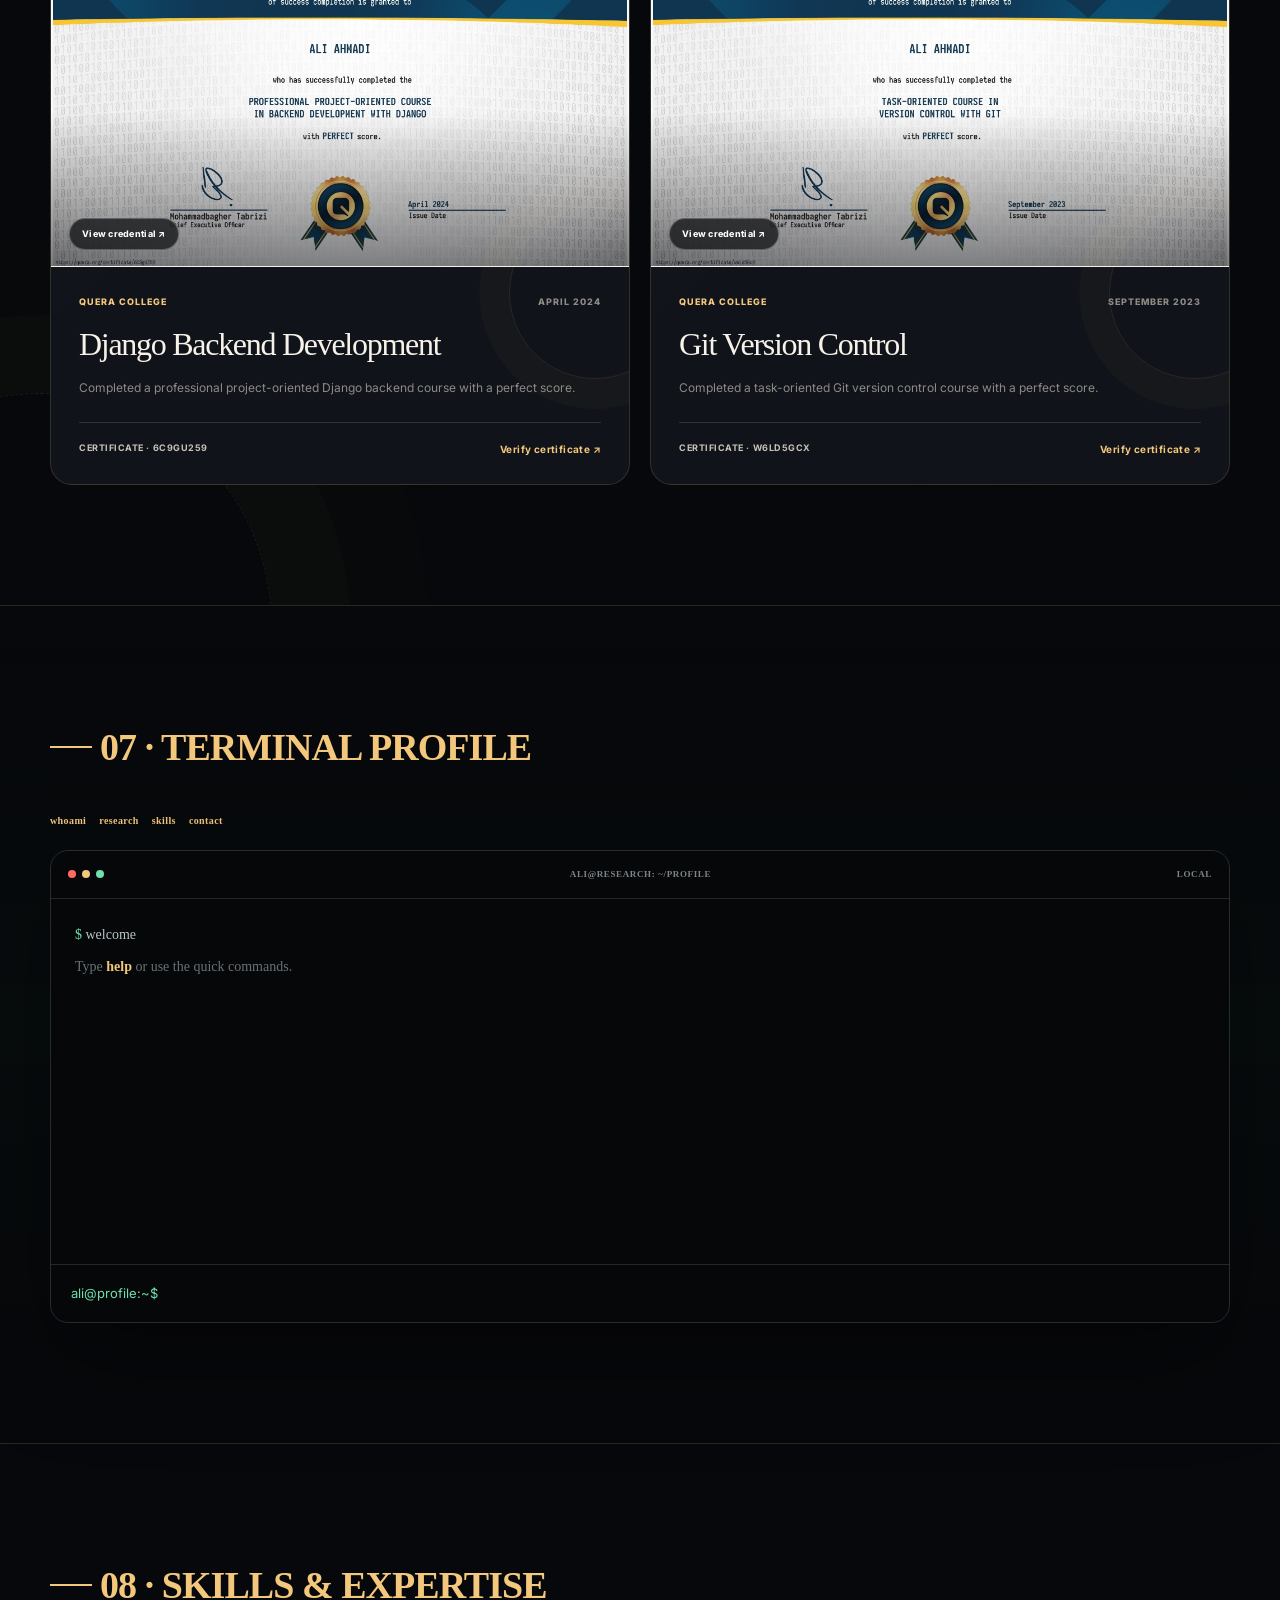
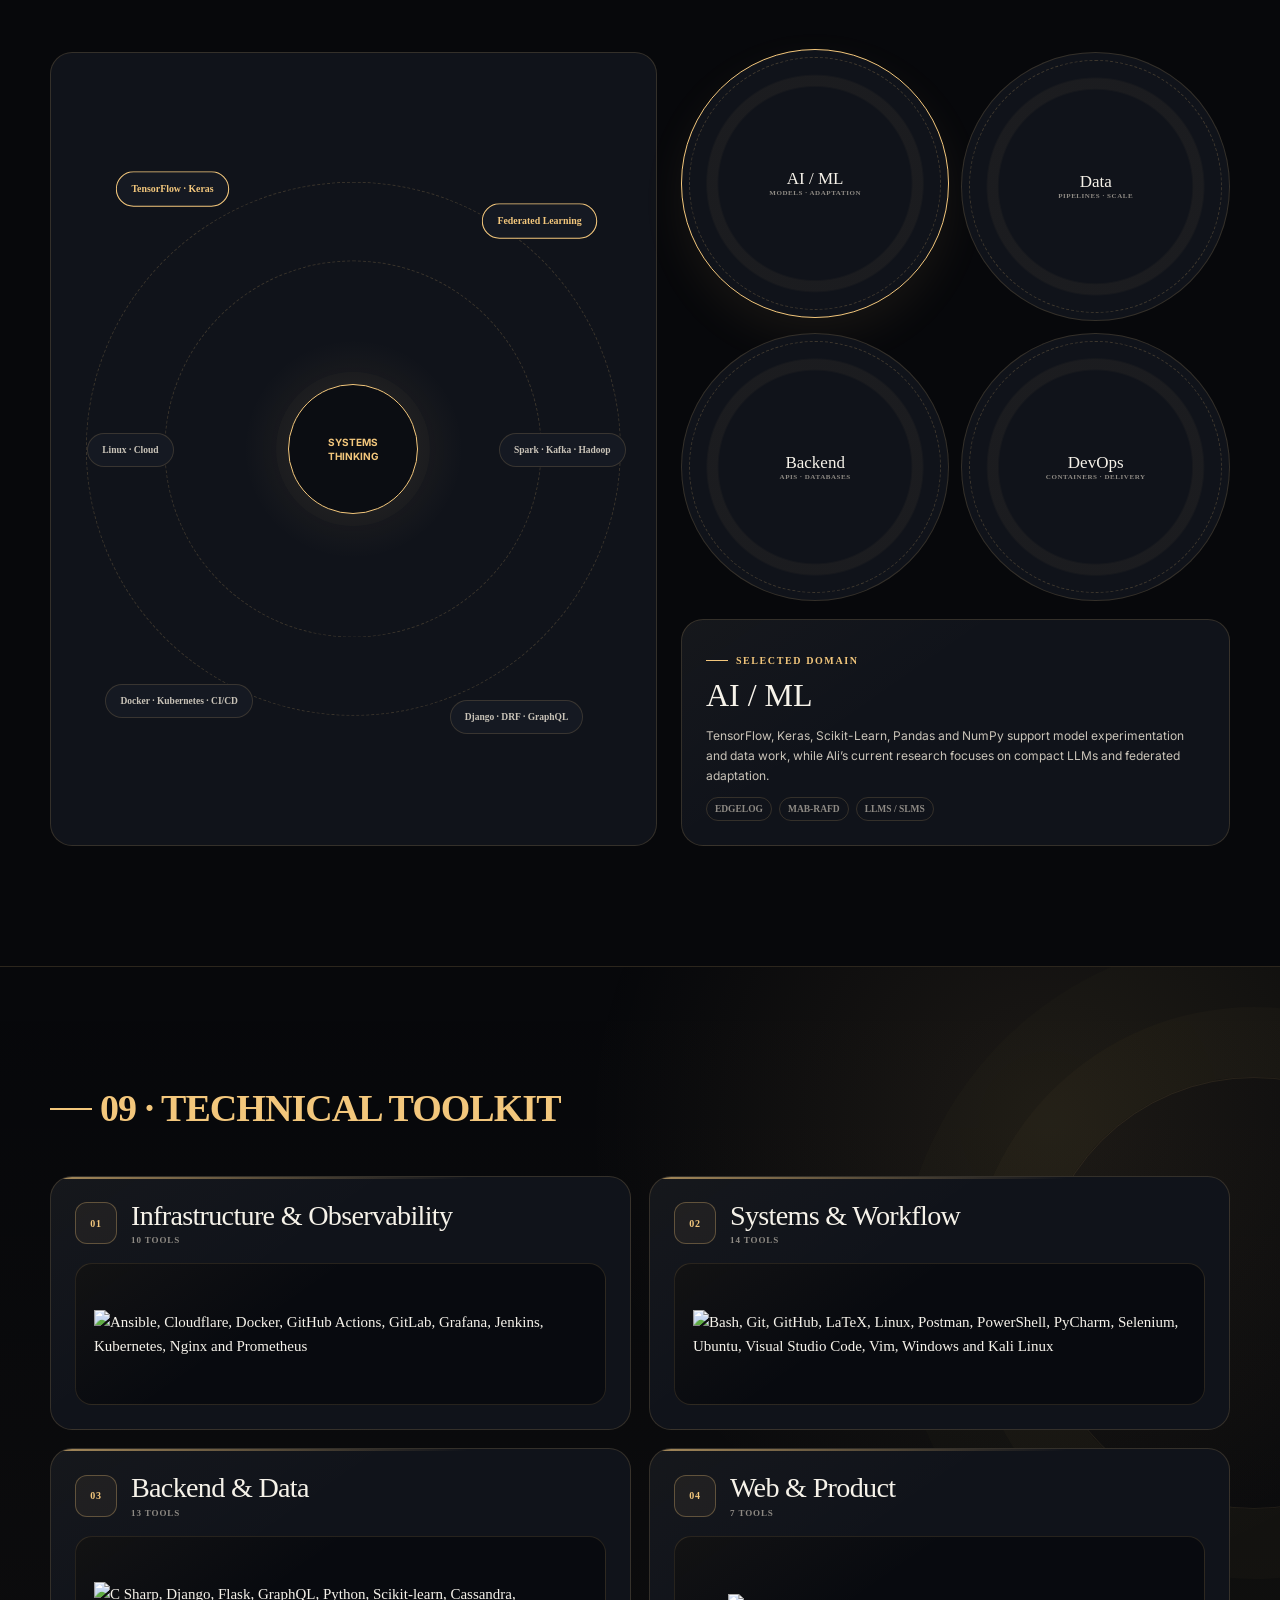
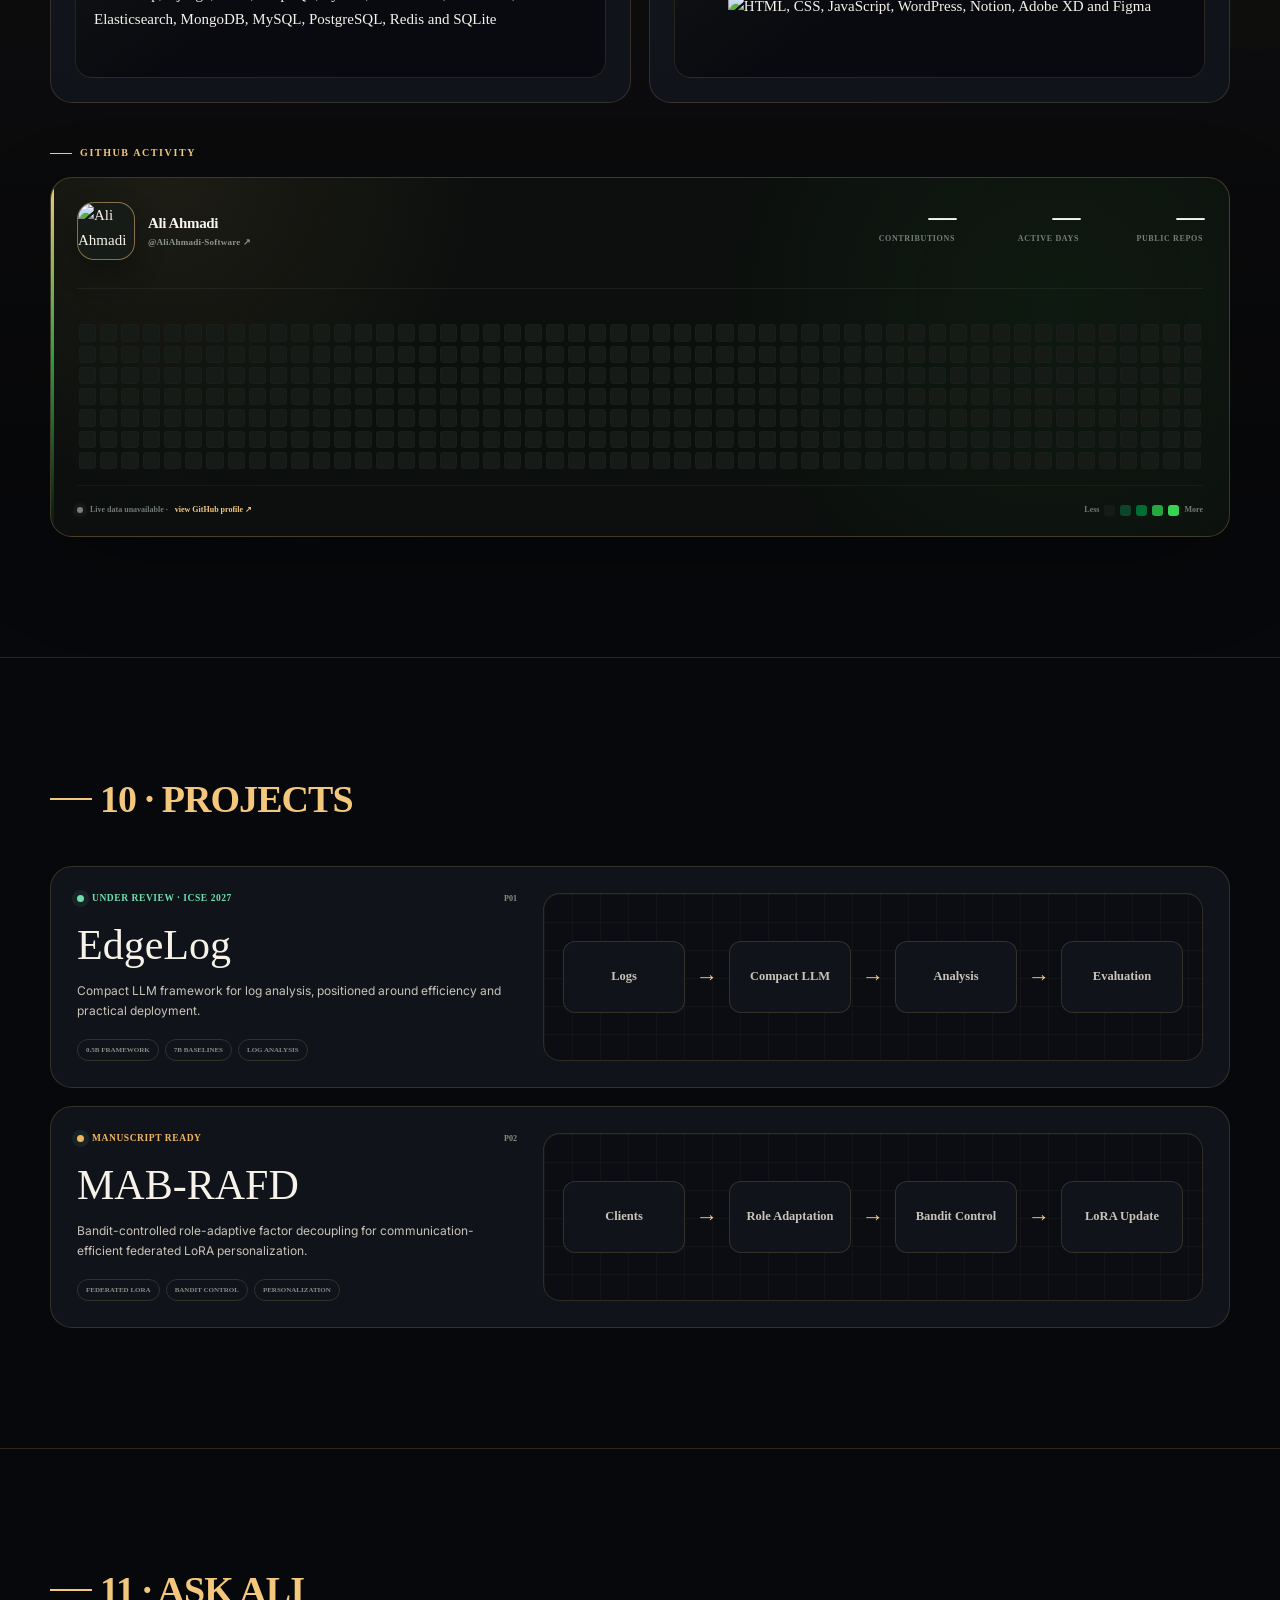
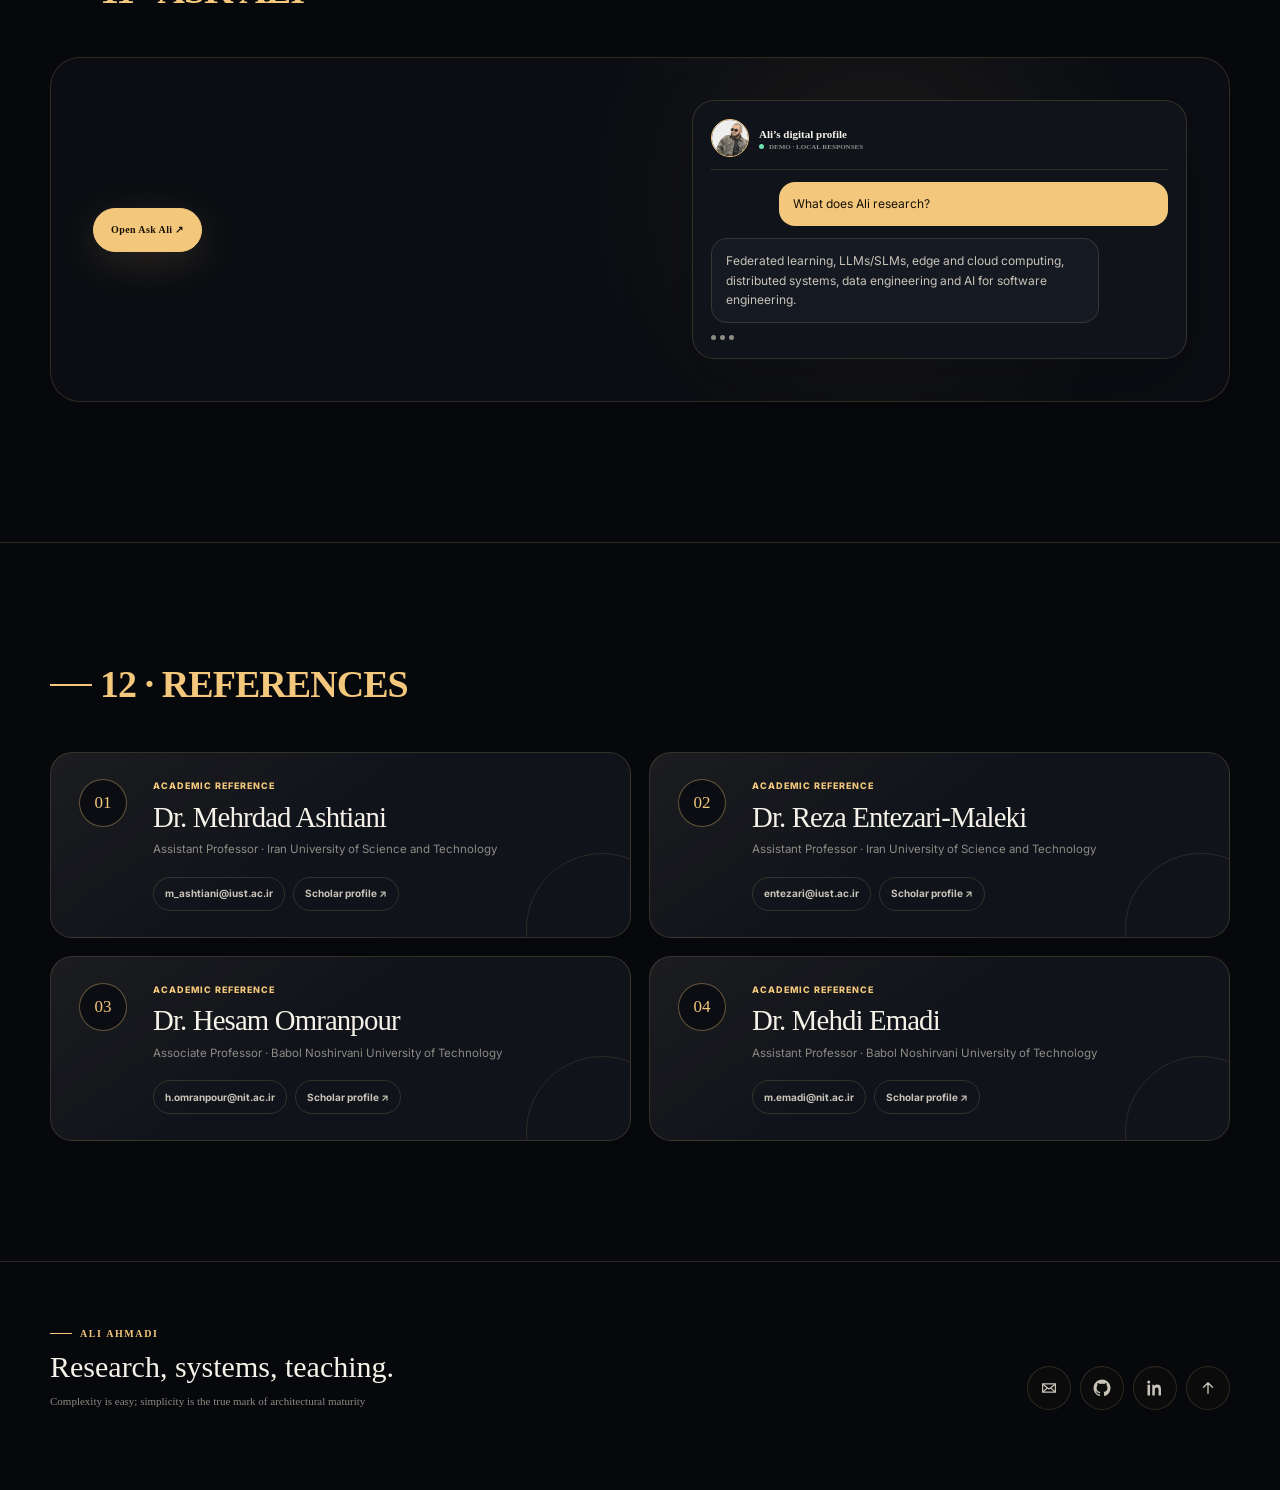
==== commit 4858e987: "Add more Certification" ====
--- a/index.html
+++ b/index.html
@@ -264,6 +264,90 @@
 <div class="certification-footer"><span>Certificate · MK-13JC2O</span><a class="text-button sound" href="https://maktabkhooneh.org/certificates/MK-13JC2O/" rel="noreferrer" target="_blank">Verify certificate ↗</a></div>
 </div>
 </article>
+<article class="certification-card card reveal" data-issued="2025-02-01">
+<a aria-label="View Advanced Python and OOP credential" class="certification-media sound" href="https://quera.org/certificate/5Xaojbb0" rel="noreferrer" target="_blank">
+<img alt="Advanced Python and object-oriented programming certificate issued to Ali Ahmadi by Quera College" decoding="async" loading="lazy" src="assets/certificates/quera-advanced-python-oop.jpg"/>
+<span>View credential ↗</span>
+</a>
+<div class="certification-copy">
+<div class="certification-meta"><span>Quera College</span><time datetime="2025-02">February 2025</time></div>
+<h3>Advanced Python &amp; OOP</h3>
+<p>Completed advanced Python programming and object-oriented thinking with a perfect score.</p>
+<div class="certification-footer"><span>Certificate · 5Xaojbb0</span><a class="text-button sound" href="https://quera.org/certificate/5Xaojbb0" rel="noreferrer" target="_blank">Verify certificate ↗</a></div>
+</div>
+</article>
+<article class="certification-card card reveal" data-issued="2024-10-01">
+<a aria-label="View Design Patterns credential" class="certification-media sound" href="https://quera.org/certificate/6V1b5H6X" rel="noreferrer" target="_blank">
+<img alt="Design Patterns certificate issued to Ali Ahmadi by Quera College" decoding="async" loading="lazy" src="assets/certificates/quera-design-patterns.jpg"/>
+<span>View credential ↗</span>
+</a>
+<div class="certification-copy">
+<div class="certification-meta"><span>Quera College</span><time datetime="2024-10">October 2024</time></div>
+<h3>Design Patterns</h3>
+<p>Completed a task-oriented software design patterns course with a perfect score.</p>
+<div class="certification-footer"><span>Certificate · 6V1b5H6X</span><a class="text-button sound" href="https://quera.org/certificate/6V1b5H6X" rel="noreferrer" target="_blank">Verify certificate ↗</a></div>
+</div>
+</article>
+<article class="certification-card card reveal" data-issued="2024-10-01">
+<a aria-label="View Telegram Bot with Python credential" class="certification-media sound" href="https://quera.org/certificate/10QBuMy5" rel="noreferrer" target="_blank">
+<img alt="Telegram Bot with Python certificate issued to Ali Ahmadi by Quera College" decoding="async" loading="lazy" src="assets/certificates/quera-telegram-bot-python.jpg"/>
+<span>View credential ↗</span>
+</a>
+<div class="certification-copy">
+<div class="certification-meta"><span>Quera College</span><time datetime="2024-10">October 2024</time></div>
+<h3>Telegram Bot with Python</h3>
+<p>Completed a project-oriented Telegram bot development course with a perfect score.</p>
+<div class="certification-footer"><span>Certificate · 10QBuMy5</span><a class="text-button sound" href="https://quera.org/certificate/10QBuMy5" rel="noreferrer" target="_blank">Verify certificate ↗</a></div>
+</div>
+</article>
+<article class="certification-card card reveal" data-issued="2024-11-01">
+<a aria-label="View Python Data Analysis credential" class="certification-media sound" href="https://quera.org/certificate/hbHG8ELA" rel="noreferrer" target="_blank">
+<img alt="Python Data Analysis certificate issued to Ali Ahmadi by Quera College" decoding="async" loading="lazy" src="assets/certificates/quera-python-data-analysis.jpg"/>
+<span>View credential ↗</span>
+</a>
+<div class="certification-copy">
+<div class="certification-meta"><span>Quera College</span><time datetime="2024-11">November 2024</time></div>
+<h3>Python Data Analysis</h3>
+<p>Completed a task-oriented data analysis course using Python with a perfect score.</p>
+<div class="certification-footer"><span>Certificate · hbHG8ELA</span><a class="text-button sound" href="https://quera.org/certificate/hbHG8ELA" rel="noreferrer" target="_blank">Verify certificate ↗</a></div>
+</div>
+</article>
+<article class="certification-card card reveal" data-issued="2024-09-01">
+<a aria-label="View NoSQL credential" class="certification-media sound" href="https://quera.org/certificate/D71zkjEZ" rel="noreferrer" target="_blank">
+<img alt="NoSQL certificate issued to Ali Ahmadi by Quera College" decoding="async" loading="lazy" src="assets/certificates/quera-nosql.jpg"/>
+<span>View credential ↗</span>
+</a>
+<div class="certification-copy">
+<div class="certification-meta"><span>Quera College</span><time datetime="2024-09">September 2024</time></div>
+<h3>NoSQL</h3>
+<p>Completed a task-oriented NoSQL database course with a perfect score.</p>
+<div class="certification-footer"><span>Certificate · D71zkjEZ</span><a class="text-button sound" href="https://quera.org/certificate/D71zkjEZ" rel="noreferrer" target="_blank">Verify certificate ↗</a></div>
+</div>
+</article>
+<article class="certification-card card reveal" data-issued="2024-04-01">
+<a aria-label="View Django Backend Development credential" class="certification-media sound" href="https://quera.org/certificate/6C9gU259" rel="noreferrer" target="_blank">
+<img alt="Django Backend Development certificate issued to Ali Ahmadi by Quera College" decoding="async" loading="lazy" src="assets/certificates/quera-django-backend.jpg"/>
+<span>View credential ↗</span>
+</a>
+<div class="certification-copy">
+<div class="certification-meta"><span>Quera College</span><time datetime="2024-04">April 2024</time></div>
+<h3>Django Backend Development</h3>
+<p>Completed a professional project-oriented Django backend course with a perfect score.</p>
+<div class="certification-footer"><span>Certificate · 6C9gU259</span><a class="text-button sound" href="https://quera.org/certificate/6C9gU259" rel="noreferrer" target="_blank">Verify certificate ↗</a></div>
+</div>
+</article>
+<article class="certification-card card reveal" data-issued="2023-09-01">
+<a aria-label="View Git Version Control credential" class="certification-media sound" href="https://quera.org/certificate/w6Ld5GcX" rel="noreferrer" target="_blank">
+<img alt="Git Version Control certificate issued to Ali Ahmadi by Quera College" decoding="async" loading="lazy" src="assets/certificates/quera-git-version-control.jpg"/>
+<span>View credential ↗</span>
+</a>
+<div class="certification-copy">
+<div class="certification-meta"><span>Quera College</span><time datetime="2023-09">September 2023</time></div>
+<h3>Git Version Control</h3>
+<p>Completed a task-oriented Git version control course with a perfect score.</p>
+<div class="certification-footer"><span>Certificate · w6Ld5GcX</span><a class="text-button sound" href="https://quera.org/certificate/w6Ld5GcX" rel="noreferrer" target="_blank">Verify certificate ↗</a></div>
+</div>
+</article>
 </div>
 </div>
 </section><section class="section terminal-section" id="terminal">
